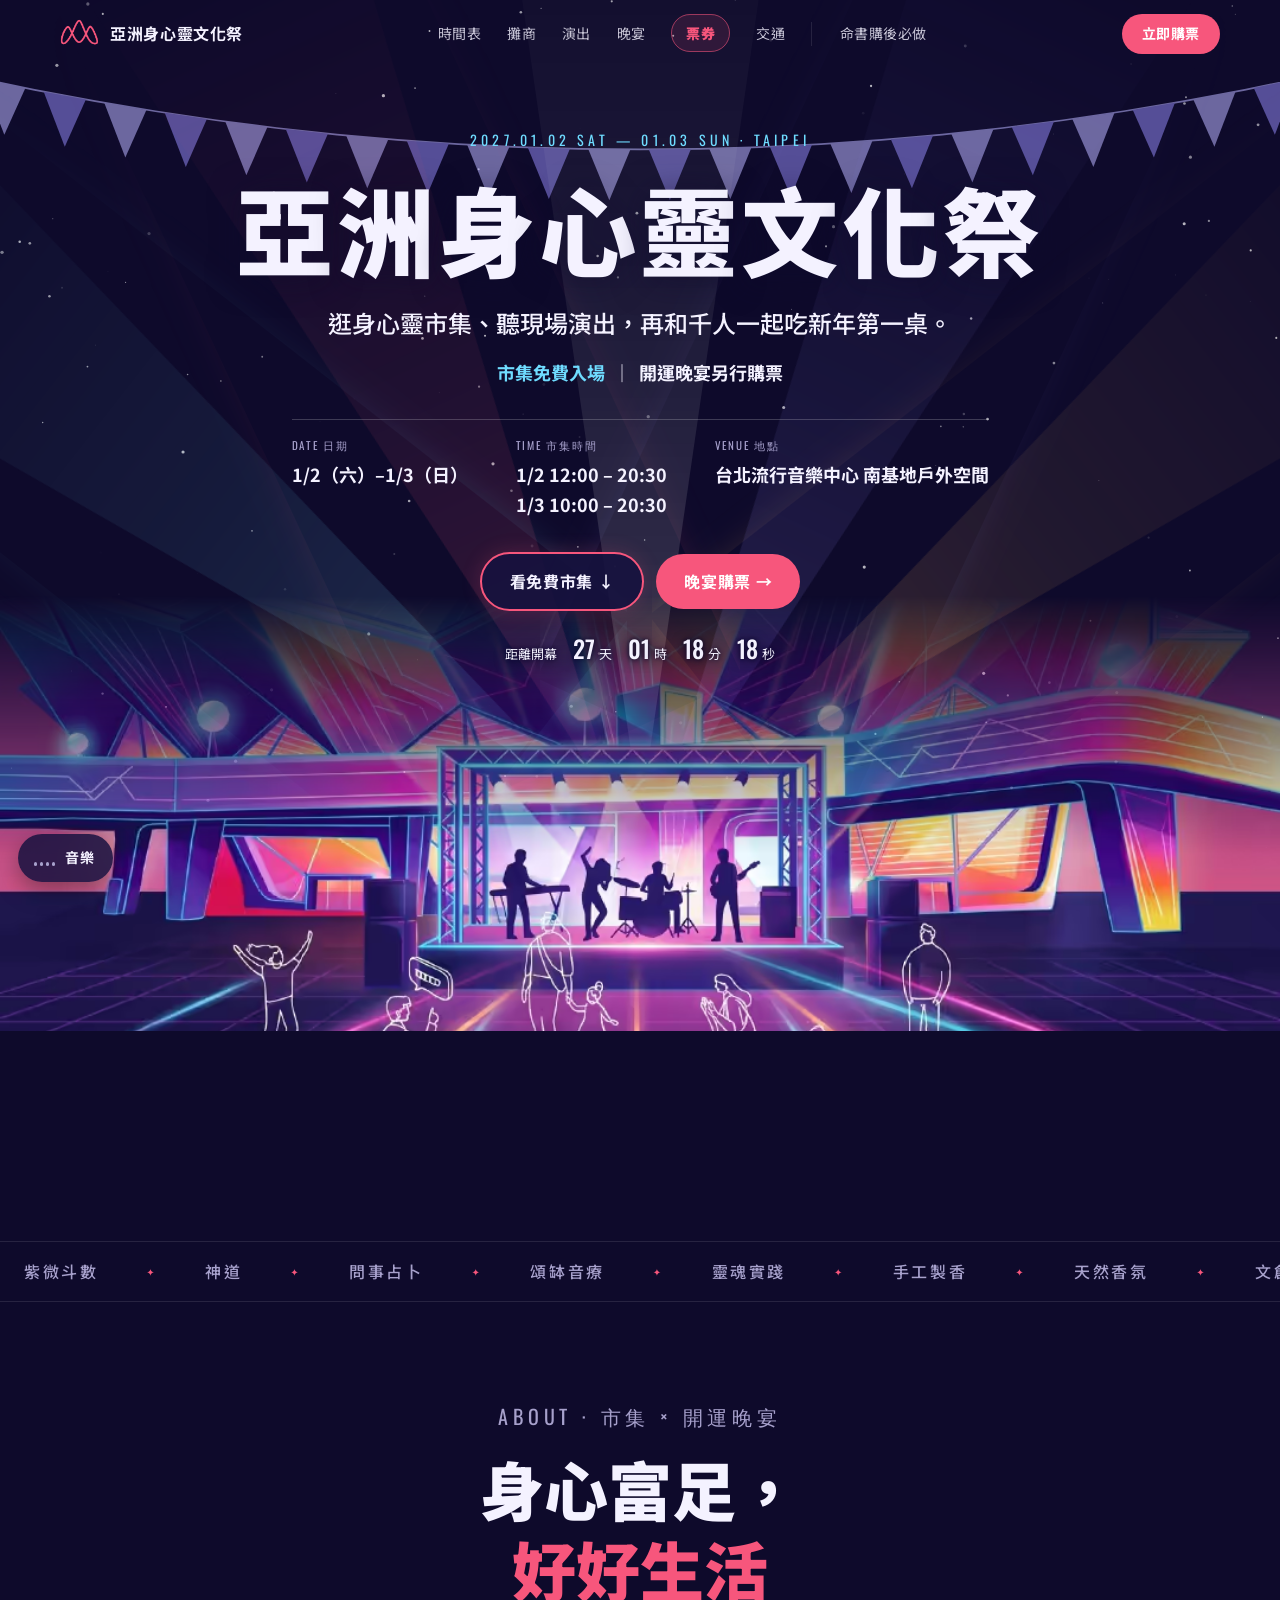
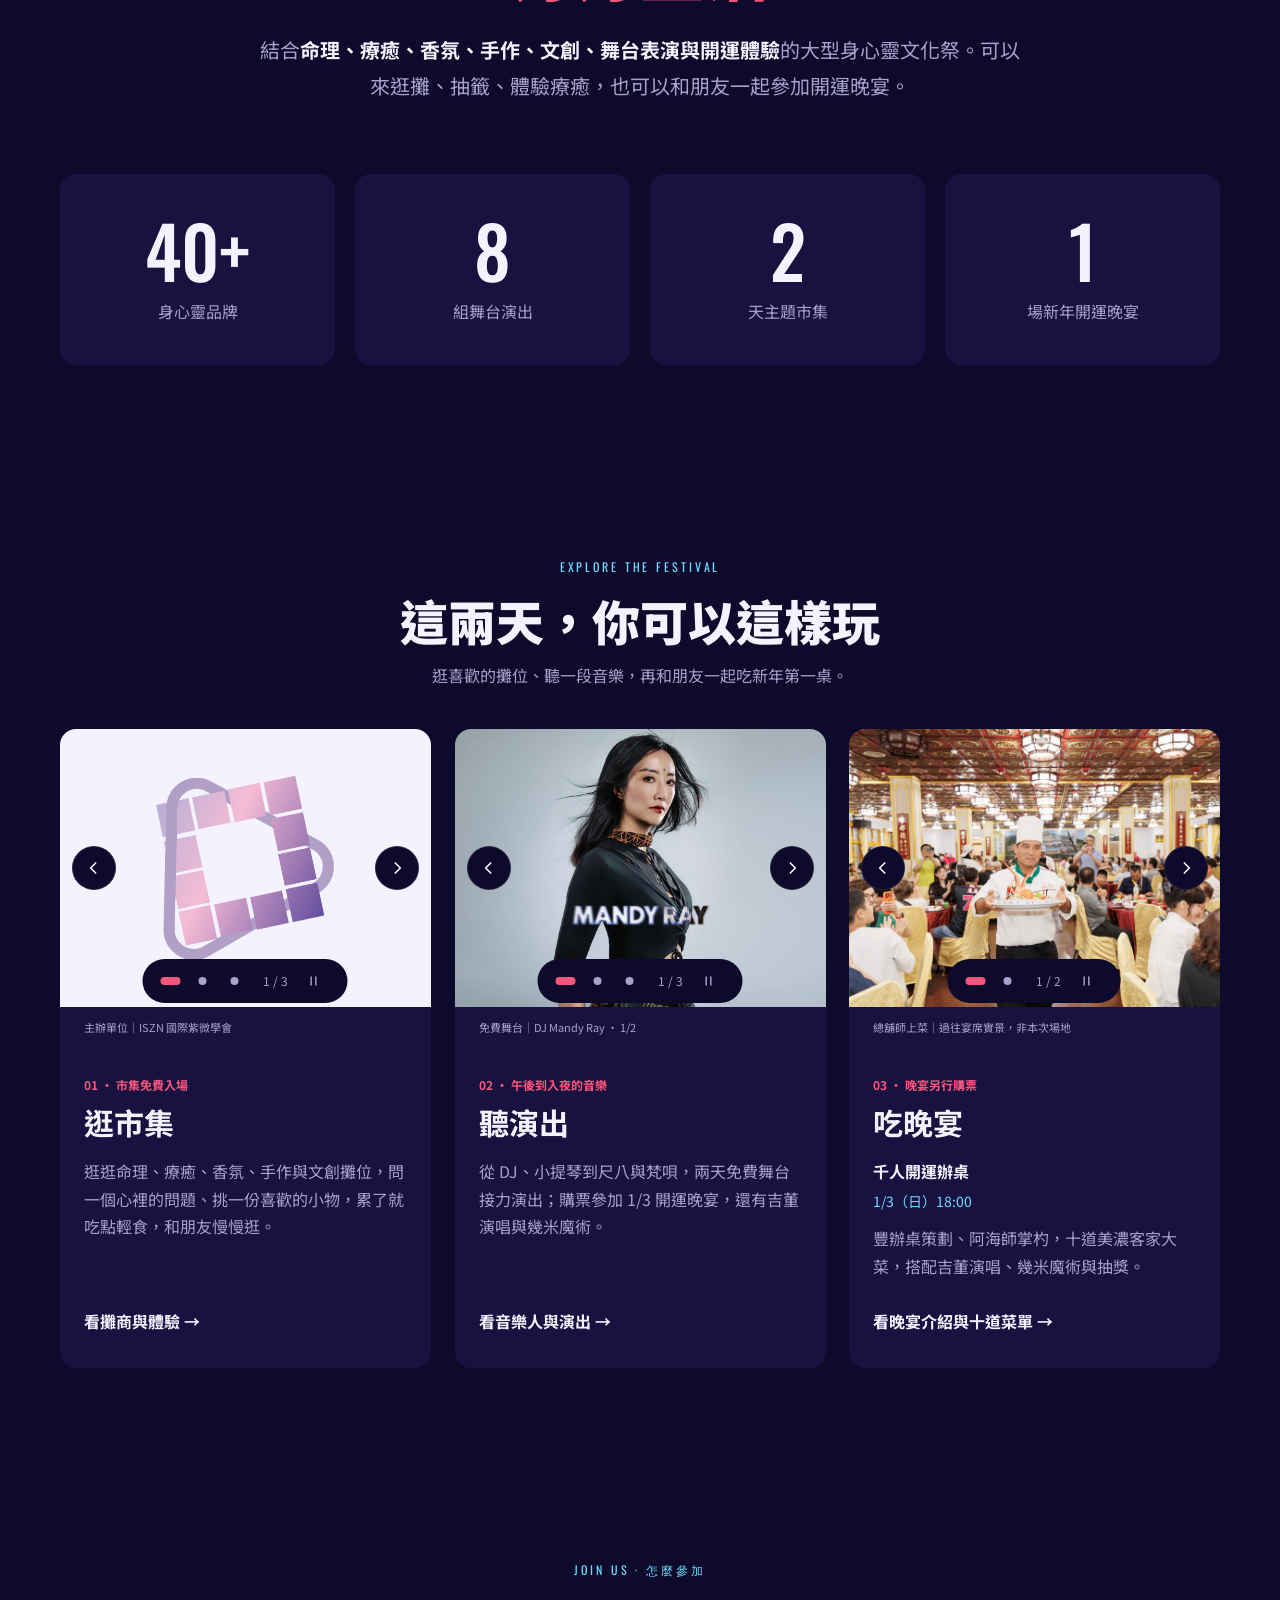
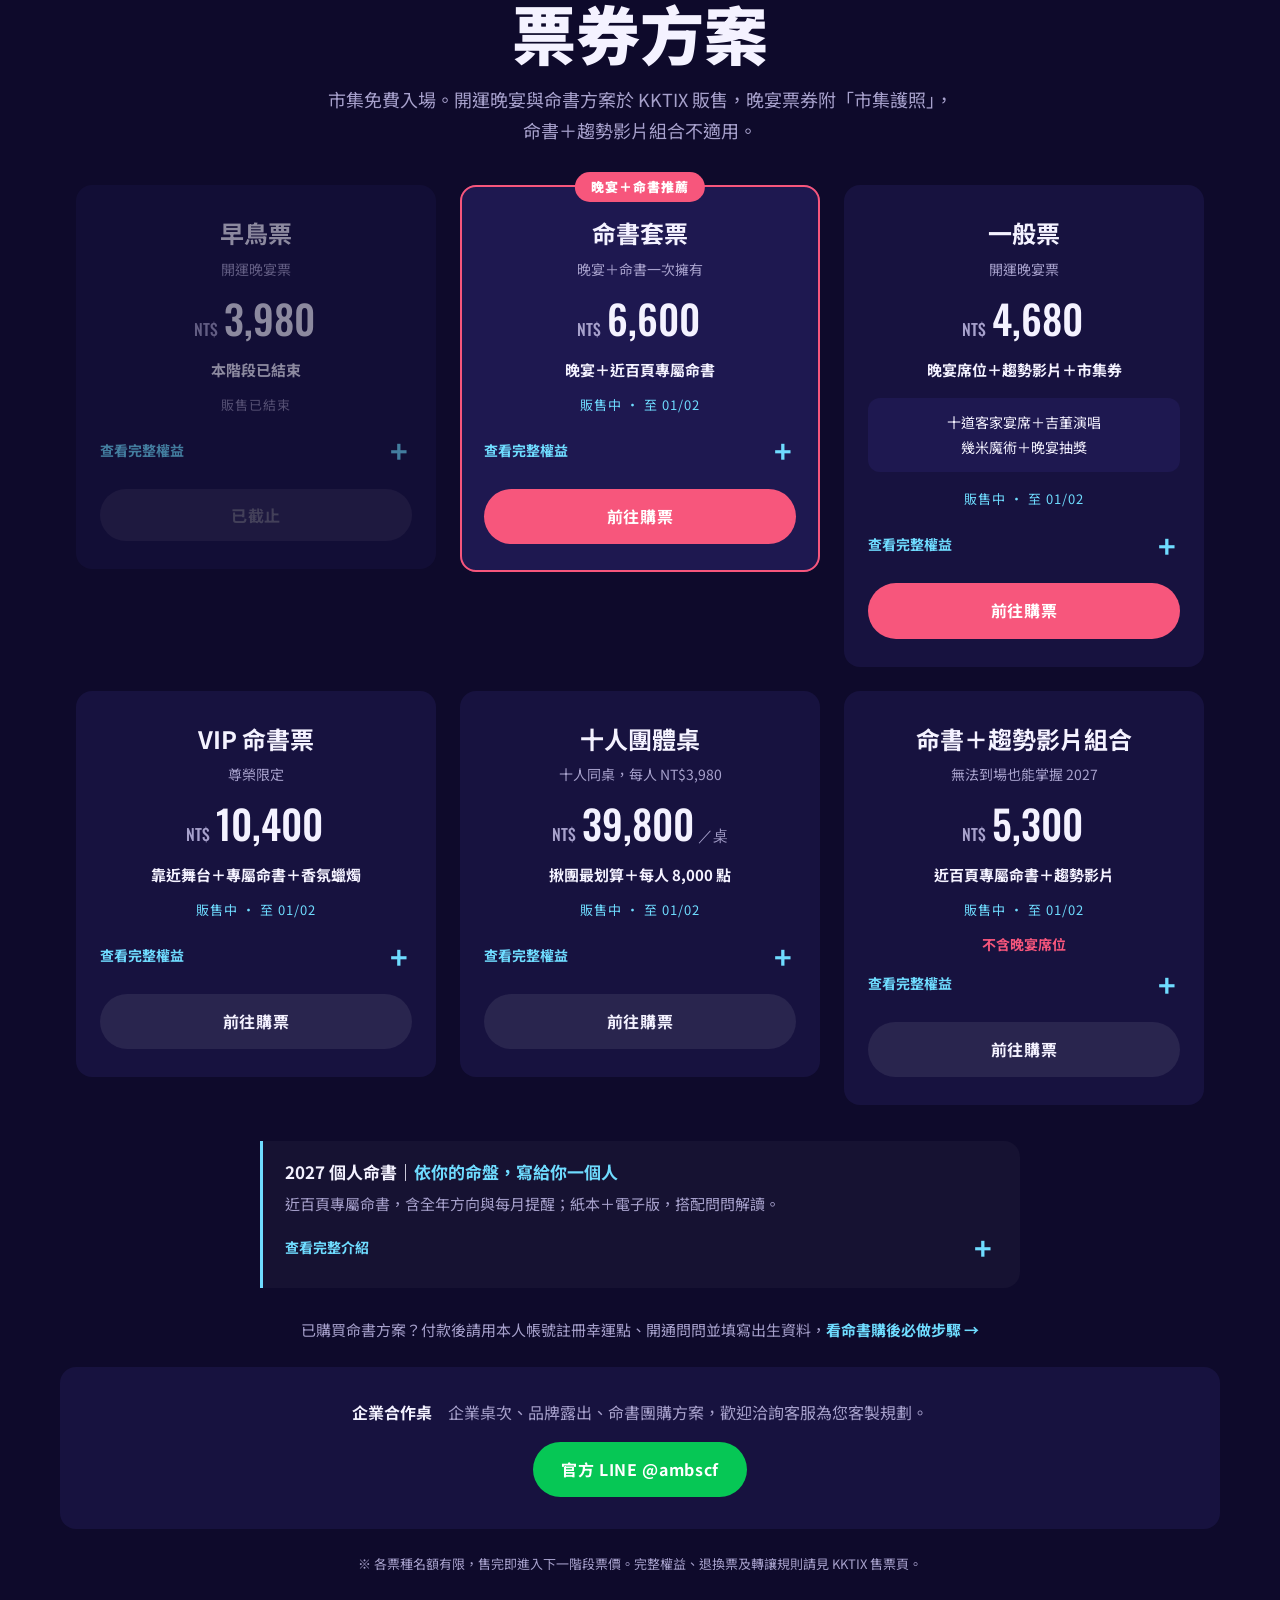
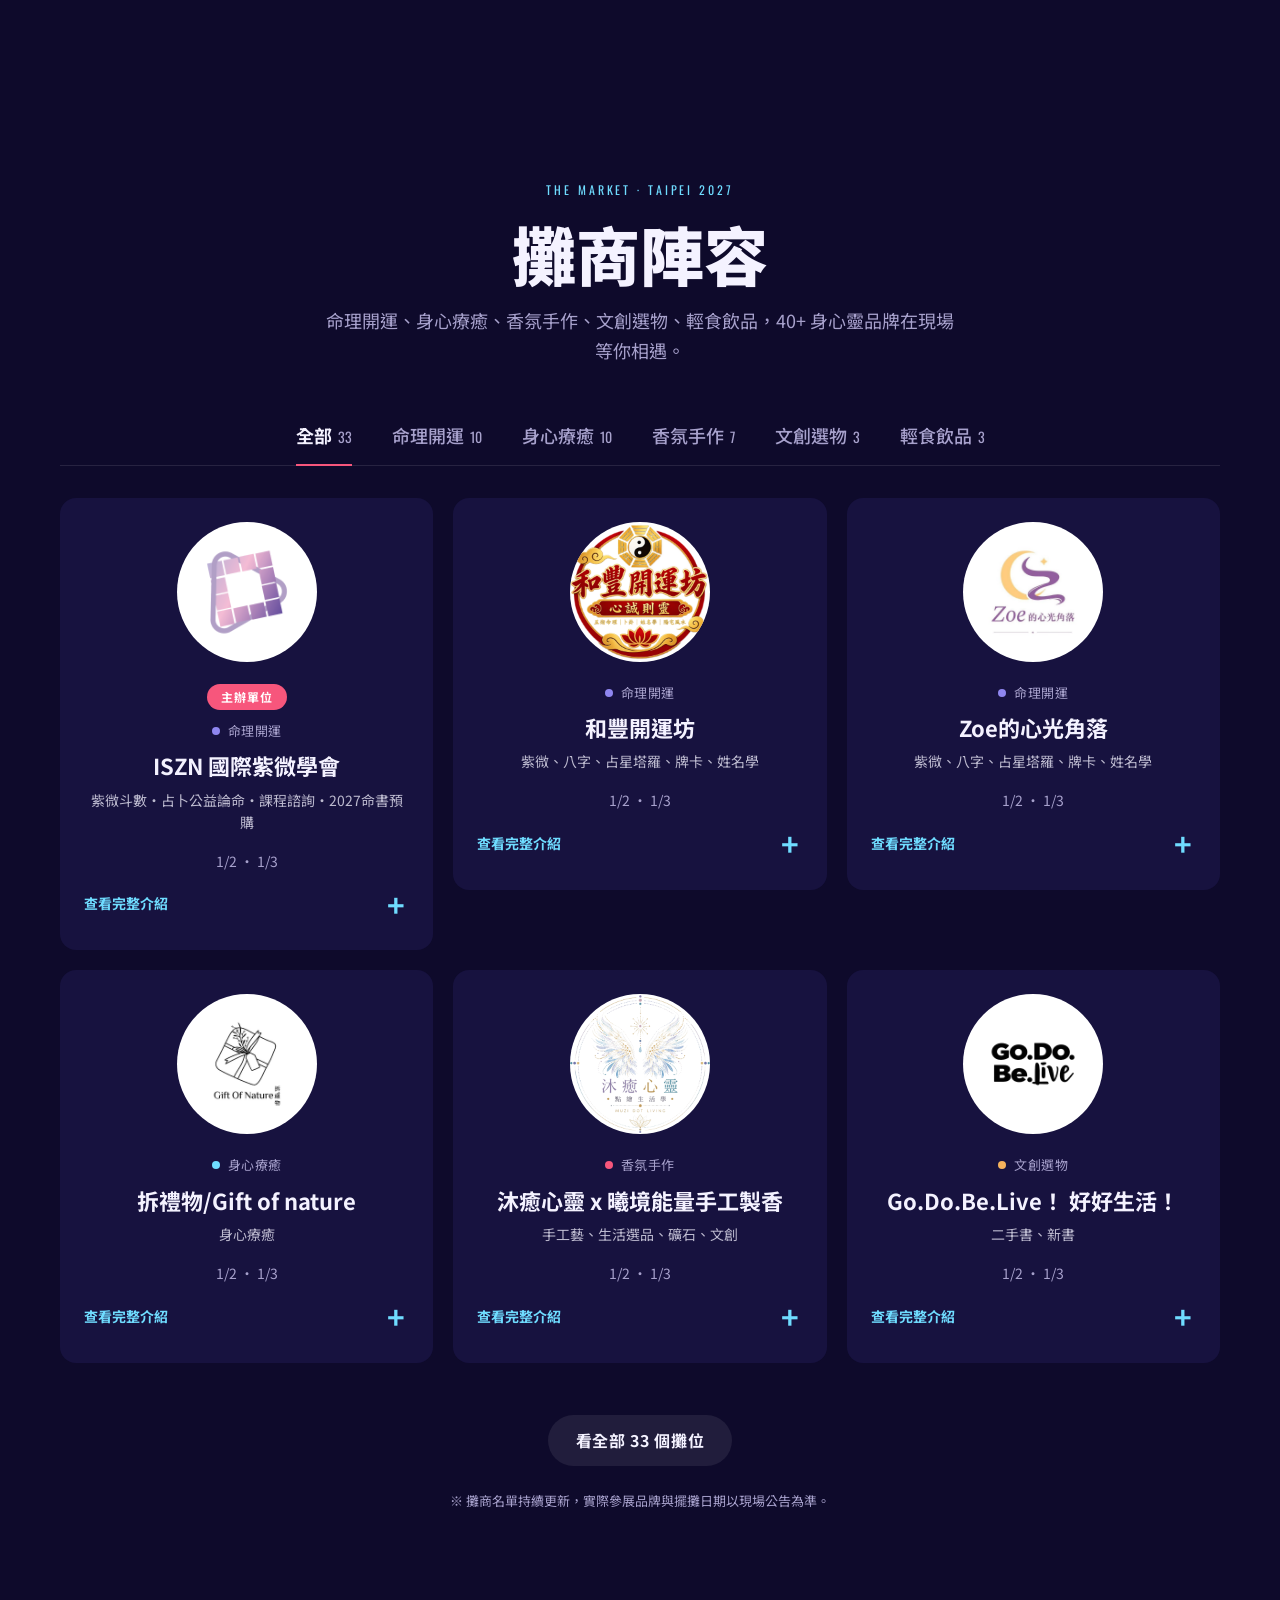
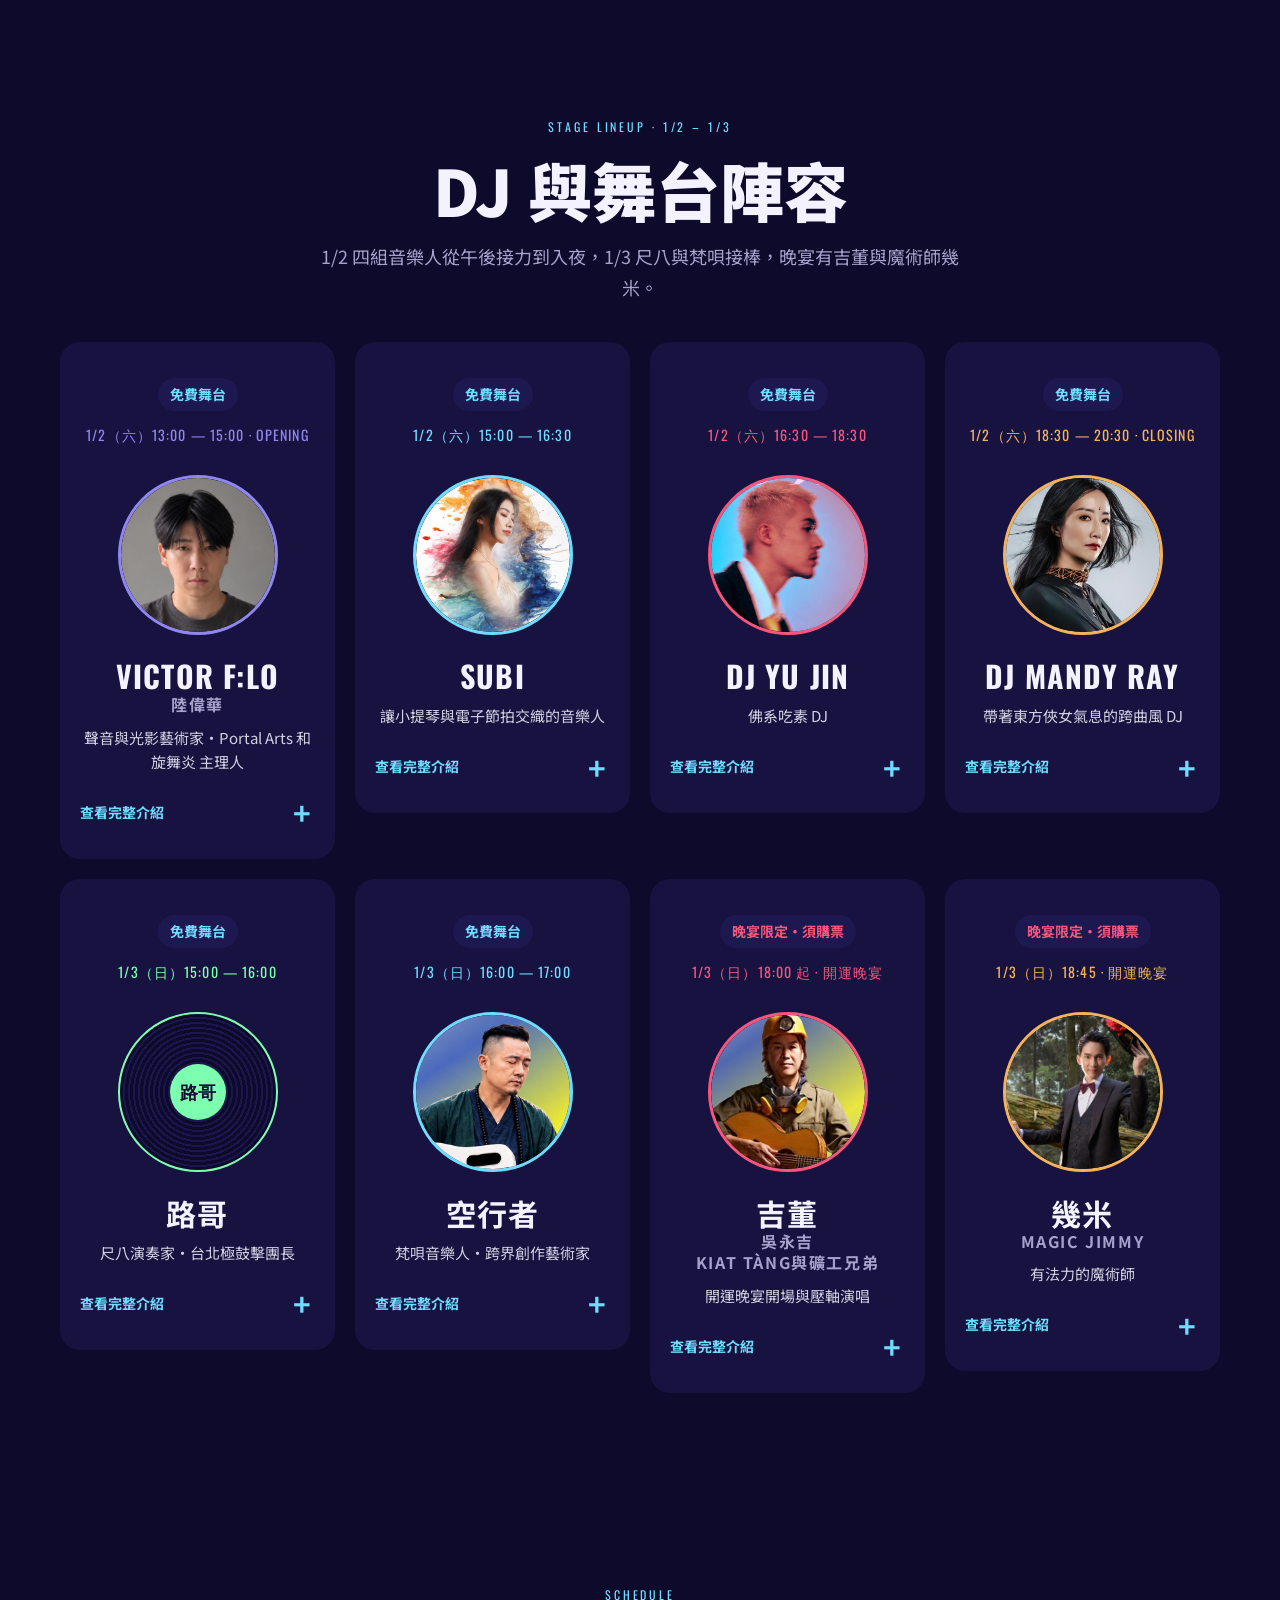
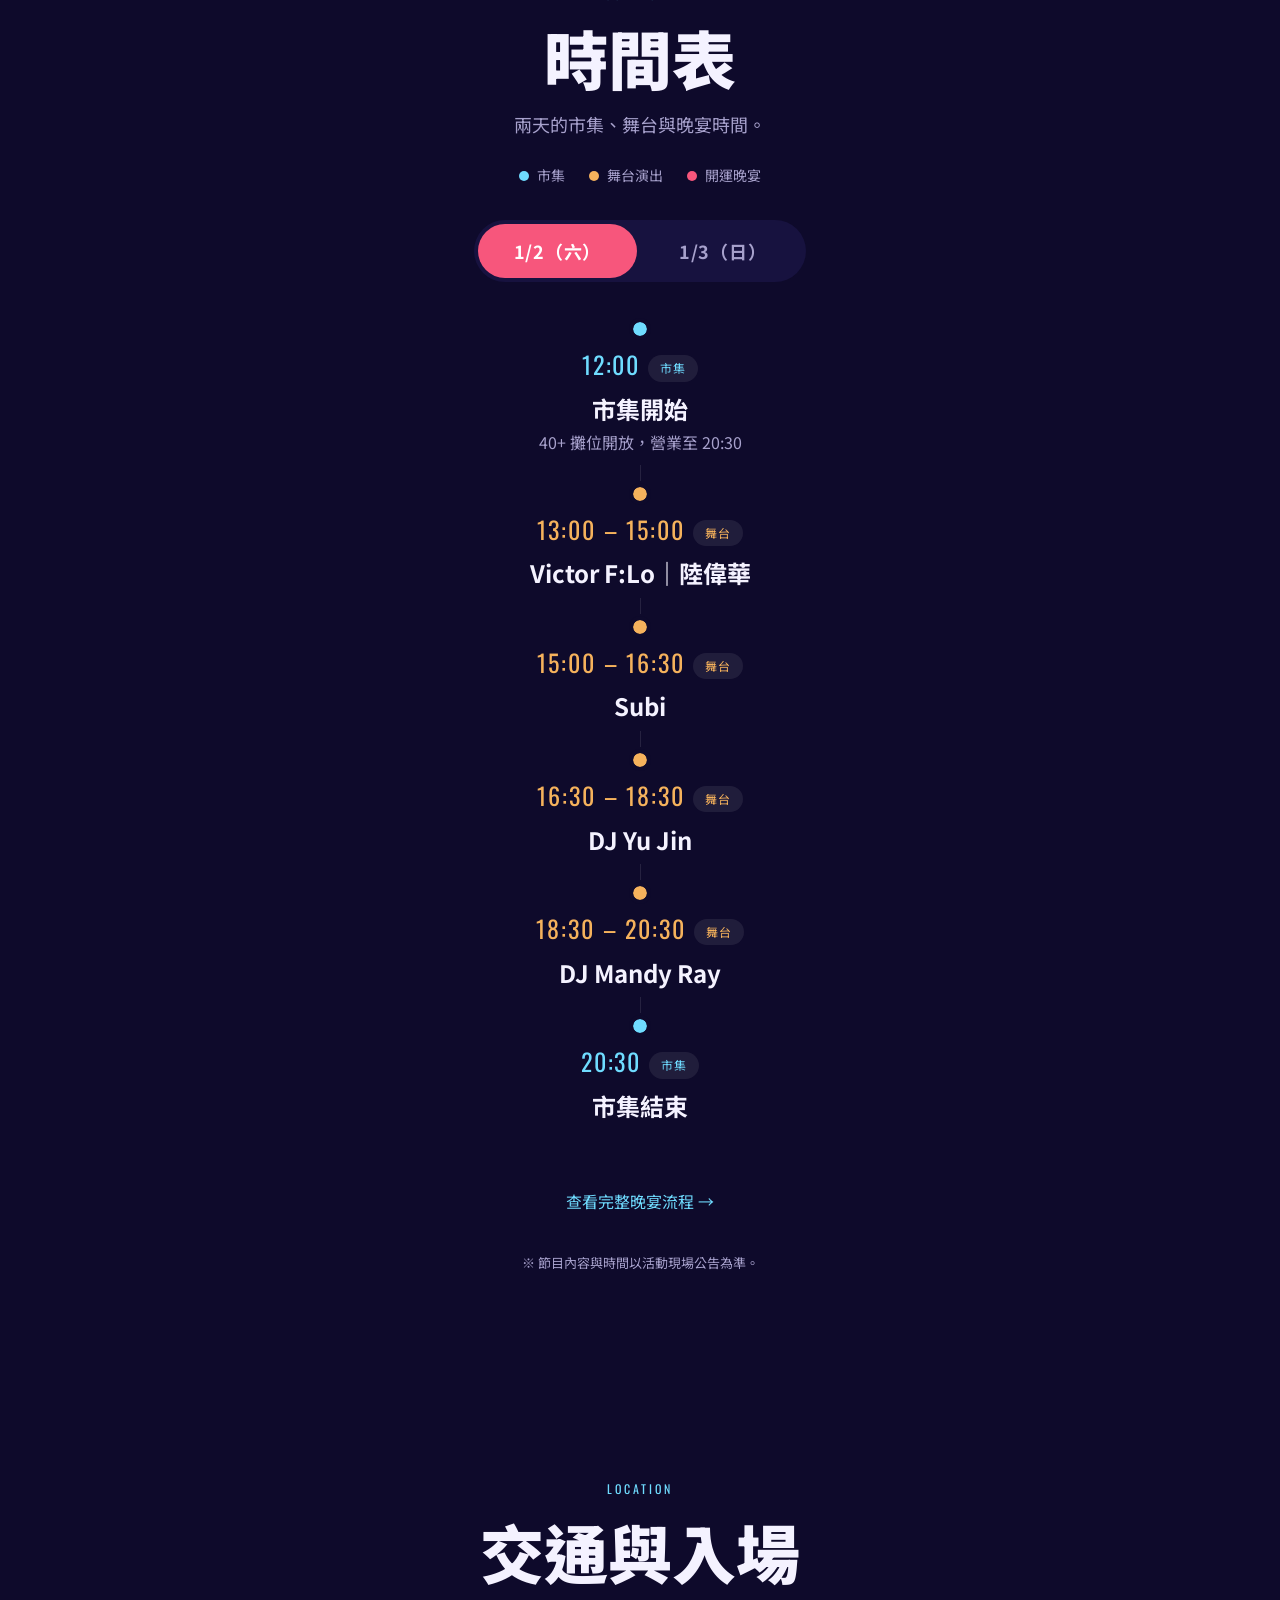
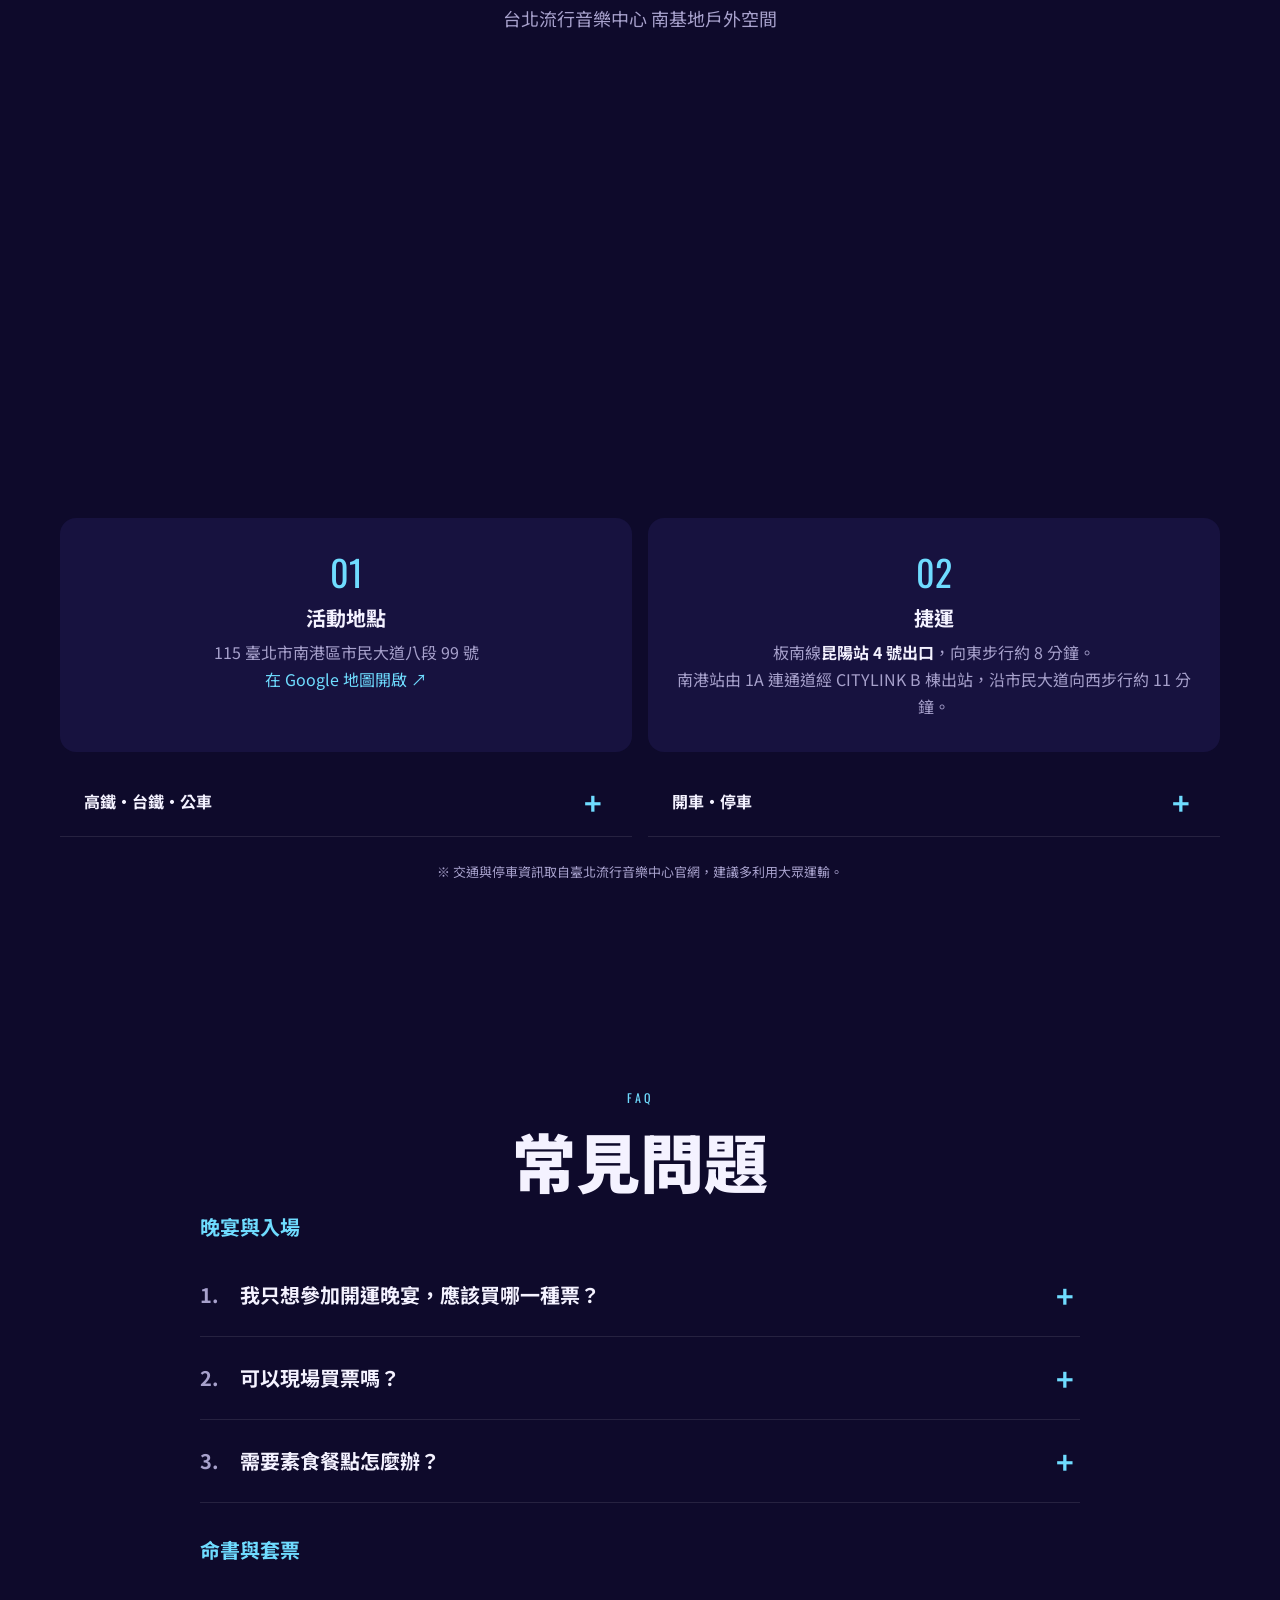
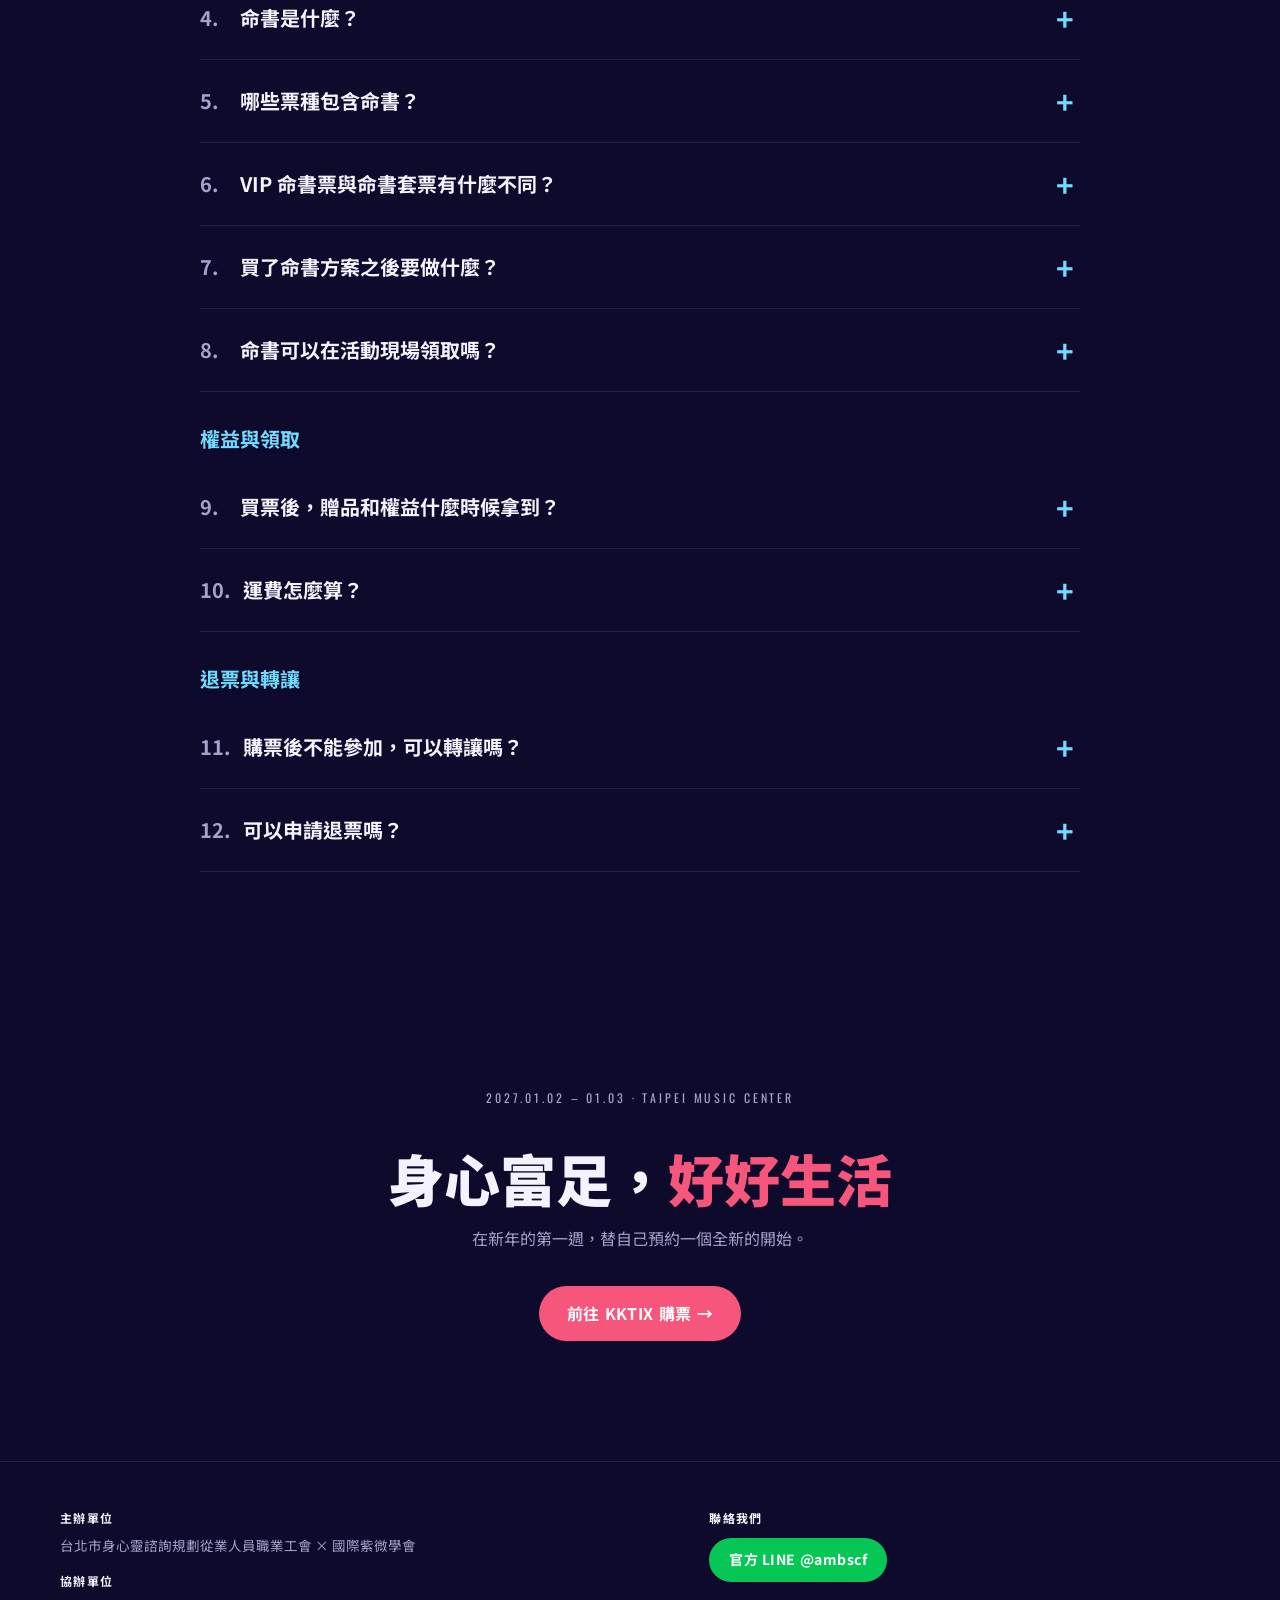
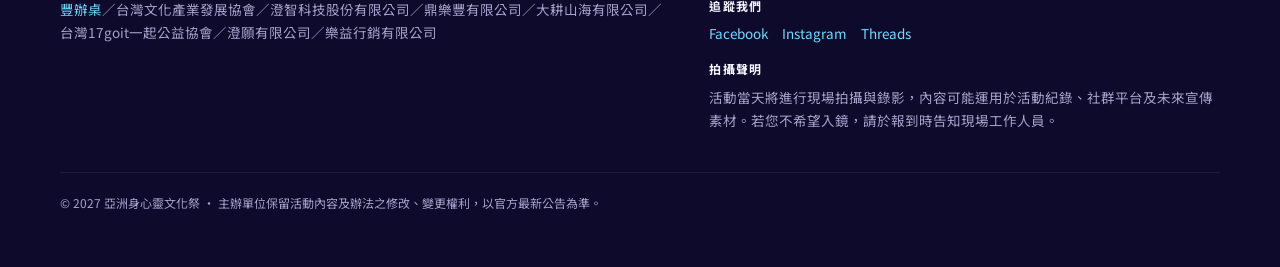
==== index.html @ 826710d5 "吉董卡片加上「kiat Tàng與礦工兄弟」 Co-Authored-By: Claude Opus 5.5 <noreply@anthropic.com>" ====
<!doctype html>
<html lang="zh-Hant">
<head>
<meta name="robots" content="index,follow">
<meta charset="utf-8">
<meta name="viewport" content="width=device-width, initial-scale=1">
<title>2027 亞洲身心靈文化祭｜市集 × 千人開運辦桌</title>
<meta name="description" content="2027 亞洲身心靈文化祭｜1/2–1/3 北流南基地，探索命理、療癒、香氛手作與舞台演出。">
<link rel="icon" href="assets/logo-mark.png">
<link rel="preconnect" href="https://fonts.googleapis.com">
<link rel="preconnect" href="https://fonts.gstatic.com" crossorigin>
<link rel="preload" as="image" href="assets/poster-dark.avif" type="image/avif" fetchpriority="high">
<link rel="stylesheet" href="https://fonts.googleapis.com/css2?family=Noto+Sans+TC:wght@400;700&family=Playfair+Display:ital,wght@1,500&family=Oswald:wght@500;700&display=swap" media="print" onload="this.media='all'">
<noscript><link rel="stylesheet" href="https://fonts.googleapis.com/css2?family=Noto+Sans+TC:wght@400;700&family=Playfair+Display:ital,wght@1,500&family=Oswald:wght@500;700&display=swap"></noscript>
<style>
:root{
  --bg:#0d0a2a; --bg2:#151040; --panel:rgba(255,255,255,.055); --line:rgba(255,255,255,.14);
  --ink:#f5f3ff; --mute:#b9b3dd; --pink:#ff4f8b; --cyan:#35e0ff; --violet:#8b5cff; --amber:#ffb347;
  --grad:linear-gradient(100deg,var(--cyan),var(--violet) 45%,var(--pink) 75%,var(--amber));
  --r:20px; --w:1160px;
}
*{box-sizing:border-box}
html{scroll-behavior:smooth;scroll-padding-top:76px}
body{margin:0;background:var(--bg);color:var(--ink);font-family:"Noto Sans TC",system-ui,sans-serif;line-height:1.75;-webkit-font-smoothing:antialiased;overflow-x:hidden}
img{max-width:100%;height:auto;display:block}
a{color:inherit;text-decoration:none}
.wrap{width:min(var(--w),100% - 40px);margin-inline:auto}
section{padding:96px 0;position:relative}
.eyebrow{font-family:Oswald,sans-serif;letter-spacing:.28em;font-size:13px;color:var(--cyan);text-transform:uppercase;margin:0 0 10px}
h2{font-size:clamp(28px,4.4vw,46px);font-weight:900;line-height:1.25;margin:0 0 16px;letter-spacing:.04em}
.lead{color:var(--mute);max-width:640px;margin:0 0 44px}
.grad-text{background:var(--grad);-webkit-background-clip:text;background-clip:text;color:transparent}

/* 按鈕 */
.btn{display:inline-flex;align-items:center;gap:10px;padding:14px 30px;border-radius:999px;font-weight:700;letter-spacing:.08em;position:relative;transition:transform .25s,box-shadow .25s;cursor:pointer;border:0;font-family:inherit;font-size:16px}
.btn-main{background:var(--grad);background-size:200% 100%;color:#120a33;box-shadow:0 8px 34px rgba(255,79,139,.4);animation:sheen 5s linear infinite}
.btn-main:hover{transform:translateY(-3px) scale(1.03);box-shadow:0 14px 44px rgba(53,224,255,.5)}
.btn-ghost{border:1px solid var(--line);color:var(--ink);background:rgba(255,255,255,.04)}
.btn-ghost:hover{border-color:var(--cyan);transform:translateY(-3px)}
@keyframes sheen{to{background-position:200% 0}}

/* 導覽列 */
.nav{position:fixed;inset:0 0 auto 0;z-index:50;transition:background .3s,backdrop-filter .3s,border-color .3s;border-bottom:1px solid transparent}
.nav.on{background:rgba(13,10,42,.78);backdrop-filter:blur(14px);border-color:var(--line)}
.nav .wrap{display:flex;align-items:center;justify-content:space-between;height:68px}
.brand{display:flex;align-items:center;gap:10px;font-weight:900;letter-spacing:.1em;font-size:15px}
.brand img{width:40px;height:40px;object-fit:contain;transform:scale(1.9)}
.nav ul{display:flex;gap:30px;list-style:none;margin:0;padding:0;font-size:14px;letter-spacing:.12em}
.nav ul a{opacity:.8;position:relative;padding:6px 0}
.nav ul a::after{content:"";position:absolute;left:0;bottom:0;height:2px;width:0;background:var(--grad);transition:width .3s}
.nav ul a:hover{opacity:1}.nav ul a:hover::after{width:100%}
.nav .btn{padding:9px 20px;font-size:14px}
@media(max-width:860px){.nav ul{display:none}}

/* 主視覺 */
.hero{min-height:100svh;padding:92px 0 60px;display:flex;align-items:center;overflow:hidden;background:radial-gradient(120% 80% at 50% 0%,#2a1670 0%,var(--bg) 62%)}
#stars{position:absolute;inset:0;width:100%;height:100%;pointer-events:none}
.orb{position:absolute;border-radius:50%;filter:blur(70px);opacity:.55;animation:drift 16s ease-in-out infinite alternate;pointer-events:none}
.orb.a{width:420px;height:420px;background:var(--pink);top:-90px;left:-110px}
.orb.b{width:480px;height:480px;background:var(--cyan);top:22%;right:-170px;animation-duration:20s;animation-delay:-6s;opacity:.38}
.orb.c{width:340px;height:340px;background:var(--violet);bottom:6%;left:32%;animation-duration:24s;animation-delay:-11s}
@keyframes drift{to{transform:translate(70px,50px) scale(1.2)}}
.grid-floor{position:absolute;left:-50%;right:-50%;bottom:0;height:46%;perspective:420px;pointer-events:none;-webkit-mask-image:linear-gradient(transparent,#000 55%);mask-image:linear-gradient(transparent,#000 55%)}
.grid-floor i{position:absolute;inset:0;transform:rotateX(64deg);transform-origin:50% 0;background-image:linear-gradient(rgba(53,224,255,.5) 1px,transparent 1px),linear-gradient(90deg,rgba(255,79,139,.5) 1px,transparent 1px);background-size:64px 64px;animation:floor 2.6s linear infinite;height:220%}
@keyframes floor{to{background-position:0 64px,0 0}}
.hero .wrap{position:relative;display:grid;grid-template-columns:1.15fr .85fr;gap:56px;align-items:center}
.hero h1{margin:0;font-weight:900;font-size:clamp(38px,5.6vw,72px);line-height:1.1;letter-spacing:.03em}
.hero h1 span{display:inline-block;opacity:0;transform:translateY(60px) rotate(6deg);animation:pop .8s cubic-bezier(.2,.9,.25,1.2) forwards}
@keyframes pop{to{opacity:1;transform:none}}
.hero .year{font-family:Oswald,sans-serif;font-size:clamp(18px,2.4vw,26px);letter-spacing:.4em;color:var(--cyan);margin:0 0 8px}
.hero .slogan{font-size:clamp(18px,2.4vw,26px);letter-spacing:.42em;margin:12px 0 2px;font-weight:500}
.hero .en{font-family:"Playfair Display",serif;font-style:italic;font-size:clamp(17px,2.2vw,26px);color:var(--mute);margin:0 0 20px}
.hero .tagline{margin:-8px 0 20px;color:var(--ink);opacity:.9;font-size:15.5px;letter-spacing:.12em}
.fade-up{opacity:0;transform:translateY(24px);animation:pop .9s ease forwards}
.facts{display:flex;flex-wrap:wrap;gap:10px;margin:0 0 18px}
.fact{border:1px solid var(--line);background:var(--panel);backdrop-filter:blur(8px);border-radius:14px;padding:12px 18px;min-width:128px}
.fact small{display:block;font-family:Oswald,sans-serif;letter-spacing:.2em;font-size:11px;color:var(--cyan)}
.fact b{font-size:17px;letter-spacing:.04em}
.cta-row{display:flex;flex-wrap:wrap;gap:14px;align-items:center}
.poster{position:relative;justify-self:center;width:min(380px,100%,52svh);perspective:1000px}
.poster-in{border-radius:22px;overflow:hidden;box-shadow:0 30px 90px rgba(0,0,0,.6),0 0 0 1px rgba(255,255,255,.16);transition:transform .2s ease-out;animation:float 6s ease-in-out infinite;will-change:transform}
.poster::before{content:"";position:absolute;inset:-14px;border-radius:32px;background:var(--grad);filter:blur(34px);opacity:.55;animation:pulse 4s ease-in-out infinite alternate;z-index:-1}
@keyframes float{50%{translate:0 -14px}}
@keyframes pulse{to{opacity:.9;transform:scale(1.04)}}
.scroll-hint{position:absolute;left:50%;bottom:22px;translate:-50% 0;font-family:Oswald,sans-serif;font-size:11px;letter-spacing:.3em;color:var(--mute);display:flex;flex-direction:column;align-items:center;gap:8px}
.scroll-hint::after{content:"";width:1px;height:34px;background:linear-gradient(var(--cyan),transparent);animation:drop 1.8s ease-in-out infinite}
@keyframes drop{0%{transform:scaleY(0);transform-origin:top}50%{transform:scaleY(1);transform-origin:top}51%{transform-origin:bottom}100%{transform:scaleY(0);transform-origin:bottom}}
@media(max-width:900px){.hero .wrap{grid-template-columns:1fr;gap:44px}.poster{width:min(330px,82%)}.scroll-hint{display:none}}

/* 倒數 */
.count{display:flex;gap:10px;margin:0 0 22px}
.count div{width:74px;padding:10px 0;text-align:center;border-radius:14px;background:rgba(0,0,0,.34);border:1px solid var(--line)}
.count b{display:block;font-family:Oswald,sans-serif;font-size:30px;line-height:1.1;font-variant-numeric:tabular-nums}
.count small{font-size:11px;color:var(--mute);letter-spacing:.2em}
.count b.tick{animation:tick .45s ease}
@keyframes tick{0%{transform:translateY(-8px);opacity:.3}100%{transform:none;opacity:1}}

/* 跑馬燈 */
.marquee{overflow:hidden;border-block:1px solid var(--line);background:rgba(255,255,255,.03);padding:18px 0}
.marquee-track{display:flex;width:max-content;animation:slide 32s linear infinite}
.marquee:hover .marquee-track{animation-play-state:paused}
.marquee span{font-size:20px;font-weight:700;letter-spacing:.3em;padding:0 26px;white-space:nowrap}
.marquee span::after{content:"✦";margin-left:52px;color:var(--pink)}
@keyframes slide{to{transform:translateX(-50%)}}

/* 捲動說故事場景 */
.story{height:340vh;padding:0;position:relative}
.story-pin{position:sticky;top:0;height:100vh;height:100svh;overflow:hidden;background:#0d0a2a}
.story-img{position:absolute;left:0;top:0;max-width:none;transform-origin:0 0;will-change:transform}
.story-shade{position:absolute;inset:0;background:linear-gradient(180deg,var(--bg) 0%,rgba(13,10,42,.55) 22%,transparent 45%,transparent 60%,rgba(13,10,42,.75) 86%,var(--bg) 100%),radial-gradient(120% 90% at 50% 50%,transparent 45%,rgba(13,10,42,.75))}
.beam{position:absolute;top:-10%;left:50%;width:140vmax;height:140vmax;translate:-50% 0;transform-origin:50% 0;background:conic-gradient(from 180deg at 50% 0,transparent 0 172deg,var(--bc) 180deg,transparent 188deg 360deg);mix-blend-mode:screen;opacity:var(--bo,0);filter:blur(6px);animation:sweep 5s ease-in-out infinite alternate;pointer-events:none}
.beam.b1{--bc:rgba(53,224,255,.75)}
.beam.b2{--bc:rgba(255,79,139,.7);animation-duration:6.5s;animation-delay:-2s;animation-direction:alternate-reverse}
.beam.b3{--bc:rgba(255,179,71,.6);animation-duration:8s;animation-delay:-4s}
@keyframes sweep{from{rotate:-34deg}to{rotate:34deg}}
.story-big{position:absolute;left:0;top:50%;translate:0 -50%;white-space:nowrap;font-family:Oswald,sans-serif;font-weight:700;font-size:clamp(90px,19vw,260px);line-height:1;color:transparent;-webkit-text-stroke:1.5px rgba(255,255,255,.3);will-change:transform;pointer-events:none}
.story-caps{position:absolute;inset:auto 0 12% 0;width:min(var(--w),100% - 40px);margin-inline:auto;height:230px}
.cap{position:absolute;left:0;bottom:0;max-width:560px;opacity:0;transform:translateY(40px);transition:opacity .5s,transform .6s cubic-bezier(.2,.8,.2,1)}
.cap.on{opacity:1;transform:none}
.cap span{font-family:Oswald,sans-serif;letter-spacing:.3em;font-size:13px;color:var(--cyan)}
.cap h3{font-size:clamp(30px,5vw,58px);line-height:1.2;margin:8px 0 10px;font-weight:900;letter-spacing:.04em;text-shadow:0 4px 30px rgba(0,0,0,.6)}
.cap p{margin:0;color:var(--ink);opacity:.85;text-shadow:0 2px 14px rgba(0,0,0,.7)}
.story-dots{position:absolute;right:26px;top:50%;translate:0 -50%;display:grid;gap:12px}
.story-dots i{width:8px;height:8px;border-radius:50%;background:rgba(255,255,255,.3);transition:.4s}
.story-dots i.on{background:var(--cyan);box-shadow:0 0 14px var(--cyan);scale:1.6}
@media(prefers-reduced-motion:reduce){.story{height:auto}.story-pin{position:relative}.cap{position:relative;opacity:1;transform:none;margin-bottom:24px}.story-caps{position:relative;height:auto;inset:auto;padding:60vh 0 40px}.story-big,.beam{display:none}}

/* 進場動畫 */
.rv{opacity:0;transform:translateY(46px);transition:opacity .8s ease,transform .8s cubic-bezier(.2,.8,.2,1);transition-delay:var(--d,0s)}
.rv.in{opacity:1;transform:none}

/* 關於 */
.about-grid{display:grid;grid-template-columns:1fr 1fr;gap:56px;align-items:center}
.about p{color:var(--mute);margin:0 0 14px}
.about strong{color:var(--ink)}
.stats{display:grid;grid-template-columns:1fr 1fr;gap:16px}
.stat{border:1px solid var(--line);border-radius:var(--r);padding:26px 22px;background:var(--panel);position:relative;overflow:hidden}
.stat::after{content:"";position:absolute;inset:auto -30% -70% -30%;height:100%;background:var(--grad);filter:blur(50px);opacity:.22}
.stat b{font-family:Oswald,sans-serif;font-size:clamp(40px,6vw,60px);line-height:1;display:block}
.stat span{color:var(--mute);font-size:14px;letter-spacing:.1em}
@media(max-width:860px){.about-grid{grid-template-columns:1fr;gap:36px}}

/* 亮點 */
.cards{display:grid;grid-template-columns:repeat(auto-fit,minmax(250px,1fr));gap:20px}
.card{border:1px solid var(--line);border-radius:var(--r);padding:30px 26px;background:var(--panel);position:relative;overflow:hidden;transition:transform .35s,border-color .35s}
.card::before{content:"";position:absolute;width:220px;height:220px;border-radius:50%;background:radial-gradient(var(--c,var(--cyan)),transparent 70%);opacity:0;left:var(--mx,50%);top:var(--my,50%);translate:-50% -50%;transition:opacity .35s;pointer-events:none}
.card:hover{transform:translateY(-8px);border-color:var(--c,var(--cyan))}
.card:hover::before{opacity:.28}
.card .no{font-family:Oswald,sans-serif;font-size:13px;letter-spacing:.24em;color:var(--c,var(--cyan))}
.card h3{font-size:22px;margin:8px 0 10px;letter-spacing:.06em}
.card p{margin:0;color:var(--mute);font-size:15px}
.card a.more{display:inline-block;margin-top:14px;color:var(--c);font-weight:700;font-size:14px;letter-spacing:.08em}

/* 攤商 */
.chips{display:flex;flex-wrap:wrap;gap:10px;margin-bottom:30px}
.chip{border:1px solid var(--line);background:rgba(255,255,255,.04);color:var(--mute);font:inherit;font-weight:700;font-size:14px;letter-spacing:.1em;padding:9px 20px;border-radius:999px;cursor:pointer;transition:.3s}
.chip:hover{border-color:var(--cyan);color:var(--ink)}
.chip[aria-pressed=true]{background:var(--grad);color:#120a33;border-color:transparent}
.vgrid{display:grid;grid-template-columns:repeat(auto-fill,minmax(260px,1fr));gap:18px}
.vd{border:1px solid var(--line);border-radius:var(--r);background:var(--panel);overflow:hidden;transition:transform .35s,border-color .35s,box-shadow .35s;animation:vin .5s ease both;animation-delay:calc(var(--i)*45ms)}
@keyframes vin{from{opacity:0;transform:translateY(26px) scale(.96)}}
.vd:hover{transform:translateY(-8px);border-color:var(--c);box-shadow:0 18px 50px rgba(0,0,0,.45)}
.vd{display:flex;flex-direction:column}
.vd .pic{aspect-ratio:4/3;position:relative;overflow:hidden}
.vd .pic img{position:absolute;inset:0;width:100%;height:100%;object-fit:cover;transition:transform .6s}
.vd:hover .pic img{transform:scale(1.08)}
.vd::after{content:"";position:absolute;inset:0;background:linear-gradient(115deg,transparent 40%,rgba(255,255,255,.12) 50%,transparent 60%);translate:-100% 0;transition:translate .8s;pointer-events:none}
.vd{position:relative}.vd:hover::after{translate:100% 0}
.vd .body{padding:20px 20px 16px;display:flex;flex-direction:column;flex:1}
.vd .top{display:flex;gap:12px;align-items:center;margin-bottom:10px}
.vd .top i{flex:none;width:46px;height:46px;border-radius:14px;display:grid;place-items:center;font-style:normal;font-weight:900;font-size:20px;color:#120a33;background:var(--c);box-shadow:0 0 22px color-mix(in srgb,var(--c) 55%,transparent);transition:rotate .4s,scale .4s}
.vd:hover .top i{rotate:-8deg;scale:1.1}
.vd .cat{font-size:11px;letter-spacing:.2em;color:var(--c);font-weight:700}
.vd h3{margin:0;font-size:16.5px;letter-spacing:.03em;line-height:1.35}
.vd .tg{margin:0 0 8px;font-size:12.5px;color:var(--ink);opacity:.8;line-height:1.5}
.vd .ds{margin:0 0 14px;font-size:13.5px;color:var(--mute);line-height:1.65;display:-webkit-box;-webkit-line-clamp:4;-webkit-box-orient:vertical;overflow:hidden;flex:1}
.vd .ft{display:flex;justify-content:space-between;align-items:center;font-size:12.5px;border-top:1px dashed rgba(255,255,255,.1);padding-top:10px}
.vd .ft span{font-family:Oswald,sans-serif;letter-spacing:.12em;color:var(--mute)}
.vd .ft a{color:var(--c);font-weight:700}
.chip small{margin-left:8px;font-family:Oswald,sans-serif;opacity:.7}
.vmore{grid-column:1/-1;justify-self:center;margin-top:10px;border:1px solid var(--line);background:rgba(255,255,255,.04);color:var(--ink);font:inherit;font-weight:700;letter-spacing:.1em;padding:13px 30px;border-radius:999px;cursor:pointer;transition:.3s}
.vmore:hover{border-color:var(--cyan);transform:translateY(-3px)}
.vd.tbd{border-style:dashed}.vd.tbd .pic{font-size:15px;letter-spacing:.2em;color:var(--mute);aspect-ratio:16/10}

/* DJ */
.djsec{background:linear-gradient(180deg,transparent,rgba(255,79,139,.09) 40%,transparent);overflow:hidden}
.swipe{text-align:center;font-family:Oswald,sans-serif;letter-spacing:.4em;font-size:12px;color:var(--mute);margin:0 0 16px}
.djrow{display:flex;gap:22px;overflow-x:auto;scroll-snap-type:x mandatory;padding:10px max(20px,calc((100vw - var(--w))/2)) 30px;scrollbar-width:none;cursor:grab}
.djrow::-webkit-scrollbar{display:none}
.djrow.drag{cursor:grabbing;scroll-snap-type:none}
.dj{flex:0 0 min(340px,82vw);scroll-snap-align:center;border-radius:26px;border:1px solid var(--line);background:linear-gradient(160deg,rgba(255,255,255,.09),rgba(255,255,255,.02));padding:26px;position:relative;overflow:hidden;transition:transform .4s,border-color .4s;user-select:none}
.dj:hover{transform:translateY(-10px) rotate(-1deg);border-color:var(--c)}
.dj::before{content:"";position:absolute;width:280px;height:280px;border-radius:50%;background:var(--c);filter:blur(80px);opacity:.3;right:-110px;top:-110px;transition:opacity .4s}
.dj:hover::before{opacity:.55}
.dj .slot{font-family:Oswald,sans-serif;letter-spacing:.14em;font-size:14px;color:var(--c);position:relative}
.dj .disc{width:132px;height:132px;border-radius:50%;margin:20px 0 18px;position:relative;background:repeating-radial-gradient(circle,#0d0a2a 0 3px,#1b1550 3px 5px);border:2px solid var(--c);display:grid;place-items:center;animation:spin 9s linear infinite;box-shadow:0 0 34px color-mix(in srgb,var(--c) 55%,transparent);overflow:hidden}
.dj .disc img{position:absolute;inset:0;width:100%;height:100%;object-fit:cover;border-radius:50%}
.dj .disc.photo{animation:none}
.dj .disc span{width:44px;height:44px;border-radius:50%;background:var(--c);display:grid;place-items:center;font-family:Oswald,sans-serif;font-weight:700;color:#120a33;font-size:15px}
@keyframes spin{to{rotate:360deg}}
.dj h3{font-family:Oswald,"Noto Sans TC",sans-serif;font-size:34px;line-height:1.1;margin:0 0 4px;letter-spacing:.04em;text-transform:uppercase;position:relative}
.dj h3 small{font-family:"Noto Sans TC",sans-serif;font-size:15px;margin-left:10px;color:var(--mute);letter-spacing:.1em}
.dj .role{color:var(--mute);font-size:13.5px;margin:0 0 12px}
.dj .bio{font-size:14.5px;color:var(--mute);margin:0 0 16px;min-height:52px;padding-right:44px}
.dj .tags{display:flex;flex-wrap:wrap;gap:8px}
.dj .tags span{font-size:12px;letter-spacing:.1em;border:1px solid var(--line);border-radius:999px;padding:3px 12px}
.eq{position:absolute;right:26px;bottom:26px;display:flex;gap:4px;align-items:flex-end;height:30px}
.eq i{width:4px;background:var(--c);border-radius:2px;animation:eq 1s ease-in-out infinite alternate}
.eq i:nth-child(2){animation-delay:-.3s}.eq i:nth-child(3){animation-delay:-.6s}.eq i:nth-child(4){animation-delay:-.15s}
@keyframes eq{from{height:6px}to{height:30px}}
.legend{display:flex;flex-wrap:wrap;gap:18px;margin:-22px 0 30px;font-size:13px;color:var(--mute)}
.legend span::before{content:"";display:inline-block;width:10px;height:10px;border-radius:50%;background:var(--k);box-shadow:0 0 10px var(--k);margin-right:8px}

/* 節目表 */
.sched{background:linear-gradient(180deg,transparent,rgba(139,92,255,.1) 30%,transparent)}
.tabs{display:inline-flex;gap:6px;padding:6px;border:1px solid var(--line);border-radius:999px;margin-bottom:38px;background:rgba(0,0,0,.25)}
.tab{border:0;background:none;color:var(--mute);font:inherit;font-weight:700;padding:11px 26px;border-radius:999px;cursor:pointer;letter-spacing:.08em;transition:color .3s,background .3s}
.tab[aria-selected=true]{background:var(--grad);color:#120a33}
.day{display:none}.day.on{display:block}
.tl{position:relative;padding-left:30px;max-width:780px}
.tl::before{content:"";position:absolute;left:6px;top:8px;bottom:8px;width:2px;background:linear-gradient(var(--cyan),var(--violet),var(--pink))}
.ev{position:relative;padding:0 0 24px;opacity:0;transform:translateX(-22px)}
.day.on .ev{animation:evin .55s ease forwards;animation-delay:calc(var(--i)*70ms)}
@keyframes evin{to{opacity:1;transform:none}}
.ev::before{content:"";position:absolute;left:-30px;top:9px;width:14px;height:14px;border-radius:50%;background:var(--bg);border:2px solid var(--k,var(--cyan));box-shadow:0 0 14px var(--k,var(--cyan))}
.ev time{font-family:Oswald,sans-serif;font-size:18px;letter-spacing:.08em;color:var(--k,var(--cyan))}
.ev h4{margin:2px 0 0;font-size:19px;letter-spacing:.05em}
.ev p{margin:2px 0 0;color:var(--mute);font-size:14px}
.tag{display:inline-block;font-size:11px;letter-spacing:.16em;padding:2px 10px;border-radius:999px;border:1px solid var(--k,var(--cyan));color:var(--k,var(--cyan));margin-left:10px;vertical-align:2px}
.k-market{--k:var(--cyan)}.k-stage{--k:var(--amber)}.k-gala{--k:var(--pink)}
.note{color:var(--mute);font-size:13px;margin-top:10px}

/* 票券 */
.tix{display:grid;grid-template-columns:repeat(auto-fit,minmax(270px,1fr));gap:22px}
.tk{border:1px solid var(--line);border-radius:var(--r);padding:30px 26px 26px;background:var(--panel);display:flex;flex-direction:column;position:relative;transition:transform .35s,box-shadow .35s}
.tk:hover{transform:translateY(-8px);box-shadow:0 22px 60px rgba(0,0,0,.45)}
.tk.hot{border-color:transparent;background:linear-gradient(var(--bg2),var(--bg2)) padding-box,var(--grad) border-box;border:2px solid transparent;background-size:auto,300% 100%;animation:edge 6s linear infinite}
@keyframes edge{to{background-position:0 0,300% 0}}
.tk .badge{position:absolute;top:-13px;left:24px;background:var(--grad);color:#120a33;font-size:12px;font-weight:900;letter-spacing:.14em;padding:4px 14px;border-radius:999px}
.tk h3{margin:0;font-size:21px;letter-spacing:.06em}
.tk .sub{color:var(--mute);font-size:13px;margin:2px 0 14px}
.tk .price{font-family:Oswald,sans-serif;font-size:44px;line-height:1;margin-bottom:4px}
.tk .price small{font-size:16px;color:var(--mute);margin-right:6px}
.tk .price em{font-style:normal;font-size:15px;color:var(--mute);margin-left:4px}
.tk .state{font-size:12px;letter-spacing:.14em;margin:6px 0 16px;color:var(--cyan)}
.tk .state.off{color:#8d87ad}
.tk ul{list-style:none;padding:0;margin:0 0 22px;font-size:14.5px;color:var(--mute);flex:1}
.tk li{padding:5px 0 5px 24px;position:relative;border-bottom:1px dashed rgba(255,255,255,.08)}
.tk li::before{content:"✦";position:absolute;left:0;color:var(--pink)}
.tk li.no::before{content:"✕";color:#8d87ad}
.tk .btn{justify-content:center;padding:12px 20px;font-size:15px}
.tk.ended{opacity:.55}.tk.ended .btn{pointer-events:none;background:#3a345e;color:#aaa;box-shadow:none;animation:none}
.biz{margin-top:26px;border:1px dashed var(--line);border-radius:var(--r);padding:24px 28px;display:flex;flex-wrap:wrap;gap:16px;align-items:center;justify-content:space-between}
.biz p{margin:0;color:var(--mute)}.biz b{color:var(--ink)}

/* 交通 */
.loc{display:grid;grid-template-columns:1fr 1fr;gap:36px;align-items:stretch}
.loc iframe{width:100%;height:100%;min-height:340px;border:0;border-radius:var(--r);filter:saturate(.8) contrast(1.05)}
.steps{display:grid;gap:16px;align-content:start}
.step{display:flex;gap:16px;border:1px solid var(--line);border-radius:var(--r);padding:20px 22px;background:var(--panel)}
.step i{font-style:normal;font-family:Oswald,sans-serif;font-size:26px;color:var(--cyan);line-height:1.2}
.step h4{margin:0 0 2px;font-size:17px}.step p{margin:0;color:var(--mute);font-size:14.5px}
@media(max-width:860px){.loc{grid-template-columns:1fr}}

/* FAQ */
.faq{max-width:820px}
details{border-bottom:1px solid var(--line)}
summary{list-style:none;cursor:pointer;padding:20px 40px 20px 0;font-weight:700;font-size:17px;position:relative;letter-spacing:.03em}
summary::-webkit-details-marker{display:none}
summary::after{content:"+";position:absolute;right:6px;top:50%;translate:0 -50%;font-size:26px;color:var(--cyan);transition:rotate .3s}
details[open] summary::after{rotate:45deg}
details p{margin:0 0 20px;color:var(--mute);animation:pop .4s ease}

/* 結尾 */
.final{text-align:center;padding:120px 0;overflow:hidden}
.final h2{font-size:clamp(34px,6vw,68px)}
.final p{color:var(--mute);margin:0 auto 34px;max-width:520px}
.final .orb{opacity:.35}
footer{border-top:1px solid var(--line);padding:46px 0 40px;font-size:13.5px;color:var(--mute)}
.foot{display:grid;grid-template-columns:1.2fr 1fr;gap:36px}
footer h5{margin:0 0 6px;color:var(--ink);font-size:13px;letter-spacing:.2em}
footer p{margin:0 0 14px}
footer a{color:var(--cyan)}
.copy{margin-top:26px;padding-top:20px;border-top:1px solid rgba(255,255,255,.07);font-size:12px}
@media(max-width:760px){.foot{grid-template-columns:1fr}section{padding:72px 0}}

.float-cta{position:fixed;right:18px;bottom:18px;z-index:40;opacity:0;translate:0 30px;transition:.4s;pointer-events:none}
.float-cta.on{opacity:1;translate:0;pointer-events:auto}

@media(prefers-reduced-motion:reduce){
  *,*::before,*::after{animation-duration:.01ms!important;animation-iteration-count:1!important;transition-duration:.01ms!important}
  .rv,.ev,.hero h1 span,.fade-up{opacity:1!important;transform:none!important}
  html{scroll-behavior:auto}
}

/* ================= v2 視覺收斂（跟著深色主視覺） ================= */
:root{--bg:#0e0a2b;--bg2:#161140;--panel:#17123f;--panel2:#1e1850;--line:rgba(255,255,255,.1);--ink:#f4f2ff;--mute:#a7a1cc;--pink:#f7567c;--cyan:#6fdcff;--violet:#8f86f0;--amber:#f5b25c;--r:16px}
body{font-family:"Noto Sans TC","PingFang TC","Microsoft JhengHei",system-ui,sans-serif;letter-spacing:0;line-height:1.7}
section{padding:96px 0}
h2{letter-spacing:0;font-size:clamp(30px,4vw,48px);line-height:1.25;margin:0 0 12px}
.eyebrow{font-size:12px;letter-spacing:.24em;margin:0 0 12px;color:var(--cyan)}
.lead{font-size:16px;margin:0 0 40px}
.note{font-size:13px;margin-top:24px}
.grad-text{background:none;color:var(--pink);-webkit-text-fill-color:currentColor}
.btn{letter-spacing:.04em;font-size:16px;padding:14px 28px;gap:8px}
.btn-main{background:var(--pink);color:#fff;box-shadow:none;animation:none}
.btn-main:hover{background:#ff6f90;box-shadow:none;transform:translateY(-2px)}
.btn-main:focus-visible,.btn-ghost:focus-visible,.chip:focus-visible,.tab:focus-visible,a.vr:focus-visible{outline:2px solid var(--cyan);outline-offset:3px}
.btn-ghost{border:0;background:rgba(255,255,255,.08)}
.btn-ghost:hover{background:rgba(255,255,255,.14);transform:translateY(-2px)}
.nav ul{letter-spacing:.04em;gap:32px}.nav ul a::after{background:var(--pink)}
.nav .btn{padding:8px 20px;font-size:14px}
.brand{letter-spacing:.04em;font-size:16px;font-weight:700}
.orb{display:none}

/* 首屏 */
.hero{background:var(--bg);padding:96px 0 64px}
.hero .wrap{grid-template-columns:1.1fr .9fr;gap:64px}
.hero .year{letter-spacing:.3em;font-size:14px;margin:0 0 16px}
.hero h1{font-size:clamp(40px,6vw,80px);line-height:1.15;letter-spacing:.02em}
.hero h1 .grad-text{color:inherit}
.hero .slogan{font-size:clamp(18px,2vw,24px);letter-spacing:.3em;font-weight:500;margin:16px 0 4px}
.hero .en{font-size:18px;margin:0 0 32px}
.hero .tagline{display:none}
.facts{display:grid;grid-template-columns:auto auto 1fr;gap:0;margin:0 0 24px;border-top:1px solid var(--line)}
.fact{border:0;background:none;backdrop-filter:none;border-radius:0;padding:16px 32px 0 0;min-width:0}
.fact small{font-size:11px;color:var(--mute);letter-spacing:.16em;margin-bottom:4px}
.fact b{font-size:18px;font-weight:700;letter-spacing:0}
.count{gap:24px;margin:0 0 32px}
.count div{width:auto;padding:0;background:none;border:0;border-radius:0;display:flex;align-items:baseline;gap:4px}
.count b{font-size:36px;display:inline;font-weight:500}
.count small{font-size:13px;letter-spacing:0}
.cta-row{gap:12px}
.poster{width:min(420px,100%,60svh)}
.poster::before{display:none}
.poster-in{border-radius:16px;box-shadow:0 32px 64px rgba(0,0,0,.5)}
.grid-floor{height:36%;opacity:.3}
.bunting{position:absolute;top:60px;left:-2%;width:104%;height:auto;pointer-events:none;opacity:.55;transform-origin:50% 0;animation:sway 7s ease-in-out infinite alternate}
@keyframes sway{from{transform:rotate(-.5deg)}to{transform:rotate(.5deg)}}
@media(max-width:900px){.hero .wrap{grid-template-columns:1fr;gap:48px}.poster{width:min(320px,80%)}}
@media(max-width:600px){.facts{grid-template-columns:1fr 1fr}.fact:last-child{grid-column:1/-1}.count{gap:16px}.count b{font-size:30px}.bunting{top:64px;width:160%;left:-30%}}

/* 跑馬燈、數字 */
.marquee{background:none;padding:16px 0}
.marquee span{font-size:16px;letter-spacing:.16em;font-weight:500;color:var(--mute);padding:0 24px}
.marquee span::after{color:var(--pink);font-size:10px;margin-left:48px;vertical-align:2px}
.about p{font-size:16px}
.stats{gap:16px}
.stat{border:0;background:var(--panel);padding:24px}
.stat::after{display:none}
.stat b{font-size:48px;font-weight:500;margin-bottom:8px}
.stat span{font-size:14px;letter-spacing:0}

/* 場景 */
.story-big{-webkit-text-stroke:1px rgba(255,255,255,.16)}
.beam{filter:blur(10px)}
.cap h3{letter-spacing:0}
.cap span{font-size:12px;letter-spacing:.24em}

/* 攤商：名單式 */
.chips{gap:0 32px;margin-bottom:8px;border-bottom:1px solid var(--line)}
.chip{border:0;background:none;border-radius:0;padding:12px 0;font-size:16px;font-weight:500;letter-spacing:0;position:relative;color:var(--mute)}
.chip:hover{color:var(--ink)}
.chip[aria-pressed=true]{background:none;color:var(--ink);font-weight:700}
.chip::after{content:"";position:absolute;left:0;right:0;bottom:-1px;height:2px;background:var(--pink);scale:0 1;transition:scale .3s}
.chip[aria-pressed=true]::after{scale:1 1}
.chip small{font-size:13px;color:var(--mute);margin-left:6px;opacity:1;font-weight:400}
.vgrid{grid-template-columns:1fr 1fr;gap:0 48px}
.vr{display:grid;grid-template-columns:1fr auto;gap:0 24px;padding:20px 12px;margin:0 -12px;border-bottom:1px solid var(--line);border-radius:12px;color:inherit;animation:vin .45s ease both;animation-delay:calc(var(--i)*35ms);transition:background .25s,border-color .25s}
@keyframes vin{from{opacity:0;transform:translateY(16px)}}
a.vr:hover{background:var(--panel);border-color:transparent}
.vr .cat{font-size:12px;color:var(--mute);display:flex;align-items:center;gap:8px;margin:0 0 4px;letter-spacing:.04em;font-weight:400}
.vr .cat::before{content:"";width:8px;height:8px;border-radius:50%;background:var(--c)}
.vr h3{margin:0;font-size:18px;font-weight:700;line-height:1.4;letter-spacing:0}
.vr .tg{margin:4px 0 0;font-size:13px;color:var(--ink);opacity:.75;line-height:1.6}
.vr .ds{margin:8px 0 0;font-size:14px;color:var(--mute);line-height:1.6;display:-webkit-box;-webkit-line-clamp:2;-webkit-box-orient:vertical;overflow:hidden}
.vr .side{grid-column:2;grid-row:1;display:flex;flex-direction:column;justify-content:space-between;align-items:flex-end;font-family:Oswald,sans-serif;font-size:13px;color:var(--mute);letter-spacing:.08em;white-space:nowrap}
.vr .go{font-size:20px;color:var(--pink);opacity:0;transition:opacity .25s,translate .25s}
a.vr:hover .go{opacity:1;translate:4px -4px}
.vmore{border:0;background:rgba(255,255,255,.08);margin-top:32px;letter-spacing:.04em;padding:12px 28px}
.vmore:hover{background:rgba(255,255,255,.14);transform:translateY(-2px)}
@media(max-width:860px){.vgrid{grid-template-columns:1fr}.chips{gap:0 20px;overflow-x:auto;flex-wrap:nowrap;scrollbar-width:none}.chip{white-space:nowrap;font-size:15px}}

/* 舞台、時間表、票券、交通 */
.djsec,.sched{background:none}
.swipe{font-size:11px;margin:0 0 12px}
.dj{border:0;background:var(--panel);border-radius:20px;padding:24px}
.dj::before{display:none}
.dj:hover{transform:translateY(-6px);background:var(--panel2)}
.dj .slot{font-size:13px;letter-spacing:.08em}
.dj .disc{box-shadow:none;width:120px;height:120px;margin:24px 0 20px}
.dj h3{font-size:30px}
.dj .role{font-size:14px;margin:0 0 12px;color:var(--ink);opacity:.85}
.dj .bio{font-size:14px}
.dj .tags span{letter-spacing:.04em;border:0;background:rgba(255,255,255,.08);padding:4px 12px}
.legend{margin:-16px 0 32px}
.legend span::before{box-shadow:none}
.tabs{border:0;background:var(--panel);margin-bottom:40px;padding:4px}
.tab{letter-spacing:.04em;padding:10px 24px}
.tab[aria-selected=true]{background:var(--pink);color:#fff}
.tl::before{background:var(--line);width:1px;left:6.5px}
.ev{padding:0 0 28px}
.ev::before{box-shadow:none;background:var(--k);border:0;width:10px;height:10px;left:-28px;top:11px}
.ev time{font-size:16px}
.ev h4{font-size:18px;letter-spacing:0;margin-top:4px}
.tag{letter-spacing:.08em;border:0;background:rgba(255,255,255,.08);padding:2px 10px}
/* 攤商：置中、放大，電腦版三欄卡片 */
#vendors .wrap{text-align:center}
#vendors h2{font-size:clamp(36px,5vw,64px)}
#vendors .lead{margin-inline:auto;font-size:18px}
#vendors .chips{justify-content:center;gap:0 40px;margin-bottom:32px}
#vendors .chip{font-size:18px;padding:14px 0}
#vendors .chip small{font-size:14px}
.vgrid{grid-template-columns:repeat(3,1fr);gap:20px}
.vr{display:flex;flex-direction:column;align-items:center;text-align:center;padding:32px 24px 24px;margin:0;border:0;border-radius:16px;background:var(--panel);transition:background .25s,transform .3s}
a.vr:hover{background:var(--panel2);transform:translateY(-4px)}
.vr>div:first-child{flex:1}
.vr .cat{justify-content:center;font-size:13px;margin-bottom:8px}
.vr h3{font-size:22px}
.vr .tg{font-size:14px;margin-top:8px}
.vr .ds{font-size:15px;margin-top:12px;-webkit-line-clamp:3}
.vr .side{flex-direction:row;align-items:center;justify-content:center;gap:12px;margin-top:20px;font-size:14px}
.vr .go{opacity:1;font-size:16px}
#vendors .note{text-align:center}
@media(max-width:1000px){.vgrid{grid-template-columns:1fr 1fr}}
@media(max-width:640px){.vgrid{grid-template-columns:1fr}#vendors .chips{justify-content:flex-start;gap:0 24px}#vendors .chip{font-size:16px}.vr h3{font-size:20px}}

.lg{display:block;width:112px;height:112px;margin:0 auto 20px;border-radius:24px;overflow:hidden;background:#0e0a2b;transition:transform .35s}
.lg img{width:100%;height:100%;object-fit:cover}
.lg.contain img{object-fit:contain;padding:10px}
.lg.light{background:#fff}
.host{display:inline-block;margin:0 0 10px;padding:3px 14px;border-radius:999px;background:var(--pink);color:#fff;font-size:12px;font-weight:700;letter-spacing:.08em}
/* 主辦單位卡片：介紹完整顯示，不截斷 */
.vr:has(.host) .ds{-webkit-line-clamp:8}
.lg.none{display:grid;place-items:center;font-size:40px;font-weight:900;color:var(--c);background:rgba(255,255,255,.05)}
a.vr:hover .lg{transform:scale(1.06) rotate(-2deg)}

/* DJ 與舞台：置中、放大，電腦版三欄排開 */
.djsec .wrap{text-align:center}
.djsec h2{font-size:clamp(36px,5vw,64px)}
.djsec .lead{margin-inline:auto;font-size:18px}
.dj{text-align:center;padding:40px 32px 80px}
.dj .slot{font-size:14px}
.dj .disc{width:160px;height:160px;margin:28px auto 24px}
.dj .disc span{width:56px;height:56px;font-size:18px}
.dj h3{font-size:36px}
.dj h3 small{display:block;margin:4px 0 0;font-size:16px}
.dj .role{font-size:16px;margin:8px 0 12px}
.dj .bio{font-size:15px;padding-right:0;min-height:0;margin:0 0 16px}
.dj .tags{justify-content:center}
.eq{right:auto;left:50%;translate:-50% 0;bottom:32px}
@media(min-width:900px){
  .swipe{display:none}
  .djrow{display:grid;grid-template-columns:repeat(3,1fr);gap:24px;width:min(var(--w),100% - 40px);margin-inline:auto;padding:0;overflow:visible;cursor:default}
  .dj{flex:none}
}
@media(max-width:899px){.dj{flex-basis:min(340px,84vw)}.dj h3{font-size:30px}.dj .disc{width:140px;height:140px}}

.djlink{display:inline-block;margin:0 0 14px;font-size:14px;font-weight:700;color:var(--c)}
.djlink:hover{text-decoration:underline}
.dj .disc.photo{border-width:3px;background:#0e0a2b}
.dj .disc.photo img{transition:transform .5s}
.dj:hover .disc.photo img{transform:scale(1.08)}
/* 只有活動預告圖的演出者：放大取中間人像 */
.dj .disc.crop img{inset:auto;left:50%;top:50%;width:250%;height:auto;max-width:none;border-radius:0;translate:-50% -48%}
.dj:hover .disc.crop img{transform:scale(1.06)}
@media(min-width:1100px){.djrow{display:flex;flex-wrap:wrap;justify-content:center;gap:20px}.dj{flex:0 0 calc(25% - 15px);padding:36px 20px 76px}.dj h3{font-size:30px}}

/* 時間表：置中、放大，電腦版左右交錯 */
.sched .wrap{text-align:center}
.sched h2{font-size:clamp(36px,5vw,64px)}
.sched .lead{margin-inline:auto;font-size:18px}
.sched .legend{justify-content:center;font-size:14px;gap:24px}
.sched .tab{font-size:18px;padding:12px 36px}
.tl{max-width:960px;margin-inline:auto;padding-left:0;text-align:left}
.tl::before{left:50%;top:12px;bottom:12px}
.ev{width:50%;padding:0 48px 44px 0;text-align:right}
.ev:nth-child(even){margin-left:50%;padding:0 0 44px 48px;text-align:left}
.ev::before{left:auto;right:-7px;top:10px;width:14px;height:14px;outline:4px solid var(--bg)}
.ev:nth-child(even)::before{right:auto;left:-7px}
.ev time{font-size:24px}
.ev h4{font-size:24px;margin-top:8px;line-height:1.35}
.ev p{font-size:16px;margin-top:4px}
.ev .tag{font-size:12px;padding:3px 12px}
.sched .note{text-align:center;margin-top:8px}
@media(max-width:760px){
  .tl{padding-left:28px}.tl::before{left:6.5px}
  .ev,.ev:nth-child(even){width:auto;margin-left:0;padding:0 0 32px;text-align:left}
  .ev::before,.ev:nth-child(even)::before{left:-28px;right:auto}
  .ev time,.ev h4{font-size:20px}.ev p{font-size:15px}
  .sched .tab{font-size:16px;padding:10px 24px}
}
.tix{gap:20px}
.tk{border:0;background:var(--panel);padding:32px 24px 24px}
.tk:hover{box-shadow:none;transform:translateY(-4px)}
.tk.hot{border:0;background:var(--panel2);animation:none;outline:2px solid var(--pink);outline-offset:-2px}
.tk .badge{background:var(--pink);color:#fff;letter-spacing:.08em;left:24px}
.tk h3{font-size:20px;letter-spacing:0}
.tk .price{font-size:40px;font-weight:500}
.tk .state{letter-spacing:.08em;margin:8px 0 16px}
.tk ul{font-size:14px;margin:0 0 24px}
.tk li{padding:6px 0 6px 20px;border-bottom:0}
.tk li::before{content:"";width:6px;height:6px;border-radius:50%;background:var(--pink);top:15px}
.tk li.no::before{content:"";background:#6f6a94}
.tk .btn{font-size:15px;padding:12px 20px}
.biz{border:0;background:var(--panel);padding:24px;margin-top:20px}
.step{border:0;background:var(--panel);padding:20px 24px}
.loc iframe{filter:saturate(.7)}
summary{letter-spacing:0;font-size:16px;padding:20px 40px 20px 0}
.final .orb{display:none}
.final h2{font-size:clamp(32px,5vw,56px)}
footer h5{letter-spacing:.12em;font-size:12px}

/* 票券、交通、常見問題：置中、放大 */
#tickets .wrap,#location .wrap,#faq .wrap{text-align:center}
#tickets h2,#location h2,#faq h2{font-size:clamp(36px,5vw,64px)}
#tickets .lead,#location .lead{margin-inline:auto;font-size:18px}
/* 命書一句話說明（2026-10-17） */
.mingshu-intro{max-width:760px;margin:36px auto 0;padding:18px 22px;border-left:3px solid var(--cyan);border-radius:0 var(--r) var(--r) 0;background:rgba(255,255,255,.03);text-align:left}
.mingshu-intro h3{margin:0 0 6px;font-size:17px;line-height:1.5;color:var(--ink)}
.mingshu-intro h3 span{color:var(--cyan)}
.mingshu-intro p{margin:0;color:var(--mute);font-size:15px;line-height:1.75}
.mingshu-intro .mingshu-early{margin-top:6px;color:var(--amber);font-weight:700}
@media (max-width:640px){.mingshu-intro{padding:16px 18px;margin-top:28px}.mingshu-intro h3{font-size:16px}}
.tix{display:flex;flex-wrap:wrap;justify-content:center;gap:24px}
.tk{flex:0 1 360px;text-align:center;padding:48px 32px 32px}
.tk .badge{left:50%;translate:-50% 0;font-size:13px;padding:4px 16px}
.tk h3{font-size:24px}
.tk .sub{font-size:14px;margin:4px 0 16px}
.tk .price{font-size:48px}
.tk .state{font-size:13px}
.tk ul{font-size:15px;text-align:left}
.tk .btn{font-size:16px;padding:14px 20px}
.biz{flex-direction:column;justify-content:center;text-align:center;padding:32px 24px;margin-top:24px}
.biz p{font-size:16px}
#tickets .note,#location .note{text-align:center}
.step b{color:var(--ink);font-weight:700}
.loc{grid-template-columns:1fr;gap:24px}
.loc iframe{min-height:420px;display:block}
.steps{grid-template-columns:repeat(3,1fr);gap:20px}
.step{flex-direction:column;align-items:center;text-align:center;gap:8px;padding:32px 24px}
.step i{font-size:36px}
.step h4{font-size:20px;margin:0 0 4px}
.step p{font-size:16px}
.faq{max-width:880px;margin-inline:auto;text-align:left}
summary{font-size:20px;padding:24px 48px 24px 0}
summary::after{font-size:30px}
details p{font-size:16px;margin:0 0 24px}
@media(max-width:760px){.steps{grid-template-columns:1fr}.tk{flex-basis:100%}.tk .price{font-size:40px}summary{font-size:17px;padding:20px 40px 20px 0}.loc iframe{min-height:300px}}

/* LINE 按鈕：官方綠 */
.btn-line{background:#06C755;color:#fff}
.btn-sm{padding:10px 20px;font-size:14px;margin-top:4px}
.btn-line:hover{background:#05b34c;transform:translateY(-2px)}
.btn-line:focus-visible{outline:2px solid var(--cyan);outline-offset:3px}

/* 簡介：置中、放大，數字四格一排 */
.about-grid{grid-template-columns:1fr;gap:56px;text-align:center}
.about h2{font-size:clamp(36px,5vw,64px);margin-bottom:24px}
.about p{font-size:20px;line-height:1.8;max-width:760px;margin-inline:auto}
.stats{grid-template-columns:repeat(4,1fr);gap:20px}
.stat{padding:40px 16px;text-align:center}
.stat b{font-size:clamp(48px,6vw,72px);margin-bottom:12px}
.stat span{font-size:16px}
@media(max-width:760px){.about p{font-size:17px}.stats{grid-template-columns:1fr 1fr;gap:16px}.stat{padding:28px 12px}.stat span{font-size:14px}}

/* 舞台光束：從插畫的舞台燈位置往天空掃動 */
.hero-beams{position:absolute;left:50%;bottom:38.6vw;width:0;height:0;z-index:1;pointer-events:none}
.hero-beams i{position:absolute;left:0;bottom:0;width:26vw;height:120vh;margin-left:-13vw;transform-origin:50% 100%;clip-path:polygon(47% 100%,53% 100%,100% 0,0 0);background:linear-gradient(to top,var(--bc) 0%,var(--bc2) 35%,transparent 82%);mix-blend-mode:screen;filter:blur(16px);opacity:.18;transform:rotate(var(--a));animation:beamSway var(--t) ease-in-out infinite alternate,beamGlow calc(var(--t)*.62) ease-in-out infinite alternate;animation-delay:var(--dl),var(--dl);will-change:transform,opacity}
.hero-beams i:nth-child(1){--bc:#6fdcff;--bc2:rgba(111,220,255,.45);--a:-52deg;--s:9deg;--t:7s;--dl:-1s;margin-left:calc(-13vw - 9vw)}
.hero-beams i:nth-child(2){--bc:#f7567c;--bc2:rgba(247,86,124,.45);--a:-25deg;--s:-8deg;--t:8.5s;--dl:-4s;margin-left:calc(-13vw - 4vw)}
.hero-beams i:nth-child(3){--bc:#ffffff;--bc2:rgba(255,255,255,.45);--a:0deg;--s:6deg;--t:10s;--dl:-2s}
.hero-beams i:nth-child(4){--bc:#8f86f0;--bc2:rgba(143,134,240,.45);--a:25deg;--s:8deg;--t:8s;--dl:-6s;margin-left:calc(-13vw + 4vw)}
.hero-beams i:nth-child(5){--bc:#f5b25c;--bc2:rgba(245,178,92,.45);--a:52deg;--s:-9deg;--t:7.5s;--dl:-3s;margin-left:calc(-13vw + 9vw)}
@keyframes beamSway{from{transform:rotate(calc(var(--a) - var(--s)))}to{transform:rotate(calc(var(--a) + var(--s)))}}
@keyframes beamGlowM{from{opacity:.14}to{opacity:.68}}
@keyframes beamGlow{from{opacity:.08}to{opacity:.5}}
@media(max-width:700px){.hero-beams{bottom:63.5vw}.hero-beams i{width:40vw;margin-left:-20vw!important;height:105vh;filter:blur(7px);animation-name:beamSway,beamGlowM}
  .hero-beams i:nth-child(1){--a:-40deg;--s:14deg;--t:4.2s}.hero-beams i:nth-child(2){--a:-20deg;--s:-16deg;--t:5s}.hero-beams i:nth-child(3){--s:15deg;--t:5.8s}
  .hero-beams i:nth-child(4){--a:20deg;--s:16deg;--t:4.6s}.hero-beams i:nth-child(5){--a:40deg;--s:-14deg;--t:4s}}
@media(prefers-reduced-motion:reduce){.hero-beams i{animation-name:beamGlow!important;animation-duration:6s!important;animation-iteration-count:infinite!important;animation-direction:alternate!important;animation-timing-function:ease-in-out!important}}

/* 背景音樂開關 */
.music{position:fixed;left:18px;bottom:18px;z-index:40;display:inline-flex;align-items:center;gap:10px;height:48px;padding:0 18px 0 16px;border:0;border-radius:999px;background:rgba(23,18,63,.86);backdrop-filter:blur(10px);color:var(--ink);font:inherit;font-size:14px;font-weight:700;letter-spacing:.06em;cursor:pointer;box-shadow:0 8px 24px rgba(0,0,0,.35);transition:background .25s,transform .25s}
.music:hover{background:var(--panel2);transform:translateY(-2px)}
.music:focus-visible{outline:2px solid var(--cyan);outline-offset:3px}
.mbars{display:flex;align-items:flex-end;gap:3px;height:16px}
.mbars i{width:3px;height:4px;border-radius:2px;background:var(--mute);transition:background .25s}
.music[aria-pressed=true]{background:var(--pink);color:#fff}
.music[aria-pressed=true] .mbars i{background:#fff;animation:eq .9s ease-in-out infinite alternate}
.music[aria-pressed=true] .mbars i:nth-child(2){animation-delay:-.3s}
.music[aria-pressed=true] .mbars i:nth-child(3){animation-delay:-.6s}
.music[aria-pressed=true] .mbars i:nth-child(4){animation-delay:-.15s}
.music[aria-pressed=true] .mbars i{height:16px}
@media(max-width:600px){.music{left:12px;bottom:14px;height:44px;padding:0 14px}.music .mtxt{display:none}}
@media(prefers-reduced-motion:reduce){.music[aria-pressed=true] .mbars i{animation:none}}

/* ================= 首屏 v3：插畫鋪底 ================= */
.hero2{display:block;min-height:0;padding:128px 0 0;text-align:center;overflow:hidden}
.hero2 .hero2-text{display:block;position:relative;z-index:2}
.hero2 .year{font-size:14px;letter-spacing:.3em;margin:0 0 20px}
.hero2 h1{font-size:clamp(40px,7.6vw,104px);line-height:1.15;letter-spacing:.04em;text-shadow:0 4px 32px rgba(14,10,43,.6)}
.hero2 .slogan{font-size:clamp(18px,2.2vw,28px);margin:20px 0 4px}
.hero2 .en{margin:0 0 32px}
.hero2 .facts{display:inline-grid;grid-template-columns:repeat(3,auto);gap:0 48px;text-align:left;margin:0 auto 32px;border-top:1px solid rgba(255,255,255,.2)}
.hero2 .fact{padding:16px 0 0}
.hero2 .cta-row{justify-content:center;margin-bottom:24px}
.hero2 .count{justify-content:center;align-items:baseline;gap:16px;margin:0}
.hero2 .count b{font-size:24px}
.count-lb{font-size:13px;color:var(--mute)}
.hero2 .bunting{top:64px}
.hero2 .count,.hero2 .count small,.count-lb{text-shadow:0 2px 12px var(--bg),0 0 4px var(--bg);color:var(--ink)}
.hero-art{position:relative;z-index:1;height:56vw;margin-top:-11vw;overflow:hidden;pointer-events:none;will-change:transform;
  -webkit-mask-image:linear-gradient(transparent 10%,#000 46%);mask-image:linear-gradient(transparent 10%,#000 46%)}
.hero-art img{position:absolute;left:0;bottom:-3.9vw;width:100%;max-width:none;height:auto;transform-origin:50% 82%;animation:artin 2s cubic-bezier(.2,.8,.2,1) both}
.hero-art::after{content:"";position:absolute;inset:auto 0 0 0;height:22%;background:linear-gradient(transparent,var(--bg))}
@keyframes artin{from{transform:scale(1.14);opacity:0}}
@media(max-width:900px){.hero2 h1 br{display:inline}}
@media(min-width:901px){.hero2 h1 br{display:none}}
@media(max-width:700px){
  .hero2{padding-top:112px}
  .hero2 .facts{display:grid;grid-template-columns:1fr 1fr;gap:0 24px;text-align:left}
  .hero2 .fact:last-child{grid-column:1/-1}
  .hero-art{height:92vw;margin-top:-20vw}
  .hero-art img{width:164%;left:-32%;bottom:-6.4vw}
}
@media(prefers-reduced-motion:reduce){.hero-art img{animation:none}}
/* 票券：權益價值與早鳥省多少（2026-10-14） */
.tk .val{margin:10px 0 0;font-size:15px;font-weight:700;color:var(--ink)}
.tk .val span{display:block;margin-top:4px;font-size:12px;font-weight:400;line-height:1.5;color:var(--mute)}
.tk .save{display:inline-block;align-self:center;margin:12px 0 0;padding:4px 12px;border-radius:999px;background:var(--pink);color:#fff;font-size:13px;font-weight:700}
/* 2026-10-16 晚宴照片與廠商原文 */
.banquet .banquet-subtitle{font-size:20px;font-weight:700;color:var(--ink);line-height:1.6;margin:0 0 24px}
.banquet-preview-photo{margin:0 0 24px}.banquet-preview-photo img{width:100%;height:auto;border-radius:12px}.banquet-preview-photo figcaption{font-size:12px;color:var(--mute);margin-top:8px}
.banquet .banquet-menu-lead{font-size:14px;margin-bottom:16px}.banquet{scroll-margin-top:96px}

/* Compact schedule and optional transport details. */
.schedule-link{text-align:center;margin:24px 0}.schedule-link a{color:var(--cyan);display:inline-block;padding:12px 0}
#location .compact-transport{grid-template-columns:repeat(2,minmax(0,1fr));gap:16px}
.transport-details{text-align:left;padding:0 24px;border-bottom:1px solid var(--line)}
.transport-details summary{font-size:16px;min-height:44px;padding:20px 32px 20px 0}
.transport-details p{font-size:16px;line-height:1.7;margin:0 0 24px}
.transport-details summary:focus-visible{outline:2px solid var(--cyan);outline-offset:4px}
@media(max-width:760px){#location .compact-transport{grid-template-columns:1fr}.compact-transport .step{padding:24px}.transport-details{padding:0 16px}}

/* Clear access labels and dinner recommendation. */
.performance-access{display:inline-block;align-self:center;font-size:14px;font-weight:700;line-height:1.5;padding:6px 12px;margin:0 0 12px;border-radius:20px;background:var(--panel2);color:var(--cyan)}
.performance-access.paid{color:var(--pink)}
#tickets .banquet-value{font-size:14px;line-height:1.8;color:var(--ink);margin:16px 0 4px;padding:12px 8px;background:var(--panel2);border-radius:12px}

.mingshu-details{border:0;margin-top:8px}.mingshu-details summary{font-size:14px;line-height:1.5;color:var(--cyan);padding:12px 32px 12px 0;min-height:44px}.mingshu-details summary:focus-visible{outline:2px solid var(--cyan);outline-offset:4px}.mingshu-details>div{padding:4px 0 12px}

.experience-copy .dinner-card-title{font-weight:700;color:var(--ink);margin:0 0 4px}.experience-copy .dinner-card-time{font-size:14px;margin:0 0 12px;color:var(--cyan)}#banquet{scroll-margin-top:96px}

#faq .faq-group+ .faq-group{margin-top:32px}#faq .faq-group h3{text-align:left;font-size:20px;line-height:1.5;margin:0 0 12px;color:var(--cyan)}
#faq summary{display:flex;align-items:baseline;gap:12px;text-align:left}#faq .faq-number{flex:0 0 28px;color:var(--mute);font-variant-numeric:tabular-nums}#faq .faq-question{min-width:0}#faq summary:focus-visible{outline:2px solid var(--cyan);outline-offset:4px}
</style>
<style>
.nav ul{gap:clamp(12px,2vw,28px)}.mobile-guide{display:none}
.nav ul a[href="#tickets"]{opacity:1;color:var(--pink);font-weight:900;background:rgba(247,86,124,.12);border:1px solid rgba(247,86,124,.55);padding:8px 14px;border-radius:999px}.nav ul a[href="#tickets"]::after{display:none}
.ticket-entry{border:2px solid var(--pink);background:rgba(23,18,63,.9);color:var(--ink);box-shadow:0 0 20px rgba(247,86,124,.18)}.ticket-entry:hover{background:var(--panel2);border-color:var(--pink)}
.ticket-shortcut{position:fixed;right:18px;bottom:18px;z-index:41;border:2px solid var(--pink);background:var(--panel);box-shadow:0 6px 24px rgba(0,0,0,.35);font-size:14px;padding:11px 20px}.ticket-shortcut:hover{border-color:var(--pink);background:var(--panel2)}
@media(max-width:600px){.ticket-shortcut{padding:10px 16px;font-size:13px}}
.purchase-guide-reminder{margin:30px 0 0;padding:24px;background:var(--panel);border-radius:var(--r);text-align:left;display:flex;gap:24px;align-items:center;justify-content:space-between}.purchase-guide-reminder p{margin:0;max-width:780px;color:var(--mute)}.purchase-guide-reminder b{color:var(--ink)}.purchase-guide-reminder .btn{flex-shrink:0}
@media(max-width:860px){.mobile-guide{display:inline-block;font-size:13px;color:var(--cyan)}.purchase-guide-reminder{align-items:flex-start;flex-direction:column}}
@media(max-width:600px){.nav .brand{font-size:12px;gap:6px}.nav .brand img{width:28px;height:28px}.nav .btn{padding:8px 12px;font-size:12px}.nav .wrap{gap:10px}.mobile-guide{font-size:12px;white-space:nowrap}}

.nav .guide-nav-entry{opacity:1;color:var(--ink);font-weight:900;background:var(--panel2);border:1px solid var(--cyan);border-radius:999px;padding:8px 14px}.nav .guide-nav-entry::after{display:none}
.purchase-guide-reminder{margin:0 0 32px;border:1px solid rgba(111,220,255,.6);box-shadow:inset 4px 0 0 var(--cyan);padding:28px;gap:28px}.purchase-guide-reminder h3{margin:4px 0 16px;font-size:24px;line-height:1.4}.purchase-guide-reminder .guide-required-label{color:var(--cyan);font-size:13px;letter-spacing:.08em;font-weight:900}.purchase-guide-reminder .guide-required-steps{display:flex;flex-wrap:wrap;align-items:center;gap:8px 12px;margin:0 0 16px;color:var(--cyan);font-size:15px}.guide-required-cta{white-space:nowrap;text-align:center}.guide-required-cta small{display:block;font-size:12px;font-weight:500;letter-spacing:0;margin-top:4px}.tk .guide-ticket-action{font-size:13px;line-height:1.5;padding:12px 10px;border:1px solid var(--cyan);color:var(--cyan);background:rgba(111,220,255,.07);margin-top:20px}.tk .guide-ticket-action+.btn{margin-top:12px}
@media(max-width:860px){.mobile-guide{padding:5px 8px;border:1px solid var(--cyan);border-radius:12px;text-align:center;background:var(--panel2);line-height:1.4}.mobile-guide b{font-size:12px}.mobile-guide small{display:block;font-size:9px;color:var(--mute)}.purchase-guide-reminder .guide-required-steps{display:grid;gap:8px}.guide-required-steps span{display:none}.guide-required-cta{width:100%;justify-content:center}.purchase-guide-reminder{padding:24px}}
@media(max-width:380px){.nav .wrap{gap:6px}.nav .brand{font-size:11px;gap:4px}.nav .brand img{width:24px;height:24px}.mobile-guide{padding:5px}.mobile-guide small{font-size:8px}.mobile-guide b{font-size:11px}.nav .btn{padding:8px 10px;font-size:11px}}
.guide-after{margin:28px auto 0;max-width:760px;text-align:center;font-size:15px;color:var(--mute);line-height:1.8}
.guide-after a{color:var(--cyan);font-weight:700;white-space:nowrap}
.guide-after a:hover{text-decoration:underline}
.ticket-shortcut{opacity:0;pointer-events:none;transition:opacity .3s,transform .25s}
.ticket-shortcut.on{opacity:1;pointer-events:auto}
@media(max-width:600px){.ticket-shortcut{width:48px;height:48px;padding:0;font-size:0;border-radius:50%;justify-content:center;right:14px;bottom:14px}.ticket-shortcut{gap:0;letter-spacing:0;line-height:1}.ticket-shortcut::after{content:"↑";position:absolute;inset:0;display:flex;align-items:center;justify-content:center;font-size:20px;font-weight:700;line-height:1;letter-spacing:0}footer{padding-bottom:88px}}
/* 命書購後入口降級：首頁以文化祭活動為主（2026-10-14） */
.mobile-guide{display:none!important}
.nav .guide-nav-entry{background:none;border:0;border-radius:0;padding:6px 0;font-weight:inherit;color:inherit;opacity:.8}
.nav .guide-nav-entry:hover{opacity:1}
.nav ul a.guide-nav-entry::after{display:block}
/* 晚宴｜豐辦桌 */.banquet{margin:40px auto 0;max-width:760px;padding:32px 28px;text-align:center;background:var(--panel);border:1px solid var(--line);border-radius:var(--r)}.banquet .eyebrow{color:var(--pink);margin:0 0 8px}.banquet h3{font-size:clamp(22px,4vw,30px);margin:0 0 14px}.banquet p{color:var(--mute);line-height:1.9;margin:0}.banquet strong{color:var(--ink);white-space:nowrap}.banquet-link{display:inline-block;margin-top:18px;color:var(--pink);font-weight:700;text-decoration:none}.banquet-link:hover{text-decoration:underline}@media(max-width:600px){.banquet{padding:24px 18px}}
/* 晚宴菜單 */.menu-h{margin:26px 0 12px;font-size:17px;color:var(--ink)}.menu{list-style:none;counter-reset:m;margin:0 auto;padding:0;max-width:560px;display:grid;grid-template-columns:1fr 1fr;gap:8px 24px;text-align:left}.menu li{counter-increment:m;color:var(--ink);font-size:15px;line-height:1.6;padding:6px 0;border-bottom:1px solid var(--line)}.menu li::before{content:counter(m,decimal-leading-zero);color:var(--pink);font-weight:700;font-size:12px;margin-right:10px}.banquet .menu-note{font-size:13px;margin-top:10px}@media(max-width:600px){.menu{grid-template-columns:1fr}}
/* 時間表全尺寸置中；手機菜單置中 */.tl{padding-left:0}.tl::before{display:none}.ev,.ev:nth-child(even){width:100%;margin-left:0;text-align:center;padding:22px 0 30px;transform:translateY(12px)}.ev::before,.ev:nth-child(even)::before{left:50%;right:auto;top:0;transform:translateX(-50%)}.ev::after{content:"";position:absolute;left:50%;bottom:6px;width:1px;height:16px;background:var(--line)}.ev:last-child::after{display:none}.ev .tag{margin-left:8px}@media(max-width:600px){.menu li{text-align:center}}
/* 選單分隔線 */.nav li.nav-sep{padding-left:28px;border-left:1px solid var(--line)}
/* 手機版十道大菜：整體置中、編號對齊 */@media(max-width:600px){.menu{display:block;width:max-content;max-width:100%;margin-left:auto;margin-right:auto}.menu li{text-align:left;padding-right:12px}.menu li::before{display:inline-block;width:22px}}
/* 攤商 Logo 放大到 140 */.lg{width:140px;height:140px;border-radius:28px}
/* 去背 Logo 不加底色 */.lg.bare{background:none;border-radius:0;overflow:visible}.lg.bare img{object-fit:contain}
/* 攤商 Logo 統一圓形白底 140px */.lg,.lg.light,.lg.bare{width:140px;height:140px;border-radius:50%;background:#fff;overflow:hidden}.lg img,.lg.bare img{object-fit:cover;padding:0}.lg.pad img{object-fit:contain;padding:22px}.lg.fill img{object-fit:contain}.lg.none{border-radius:50%}

/* 2026-10-16 首頁：清楚分流與三大體驗 */
.hero2 .slogan{font-size:clamp(18px,2.2vw,24px);line-height:1.6;letter-spacing:0;margin-bottom:16px}
.entry-clarity{display:flex;flex-wrap:wrap;justify-content:center;gap:8px;color:var(--ink);font-size:18px;margin:0 0 32px;line-height:1.6}
.entry-clarity strong:first-child{color:var(--cyan)}
.hero-copy-break{display:none}
.experiences{text-align:center}.experiences .lead{margin:0 auto 40px;max-width:760px}
.experience-grid{display:grid;grid-template-columns:repeat(3,minmax(0,1fr));gap:24px;text-align:left}
.experience-card{background:var(--panel);border-radius:var(--r);overflow:hidden;display:flex;flex-direction:column;min-width:0}
.experience-card figure{margin:0}.experience-card figure img{width:100%;height:280px;object-fit:cover}
.experience-card:nth-child(1) img{object-position:center 45%}.experience-card:nth-child(2) img{object-position:center 30%}
.experience-card figcaption{font-size:11px;color:var(--mute);padding:12px 24px 0;line-height:1.6}
.experience-copy{padding:20px 24px 24px;display:flex;flex:1;flex-direction:column}
.experience-copy .experience-kicker{font-size:12px;font-weight:700;color:var(--pink);margin:0 0 8px}
.experience-copy h3{font-size:30px;line-height:1.3;margin:0 0 16px;letter-spacing:0}
.experience-copy p{font-size:16px;line-height:1.7;color:var(--mute);margin:0 0 20px}
.experience-copy a{margin-top:auto;color:var(--ink);font-weight:700;display:inline-flex;align-items:center;min-height:44px}
.experience-copy a:hover{color:var(--pink)}.experience-copy a:focus-visible{outline:2px solid var(--cyan);outline-offset:4px}
.banquet-section .banquet{margin-top:0}.banquet-section h2{font-size:clamp(24px,4vw,36px);margin:0 0 16px}
@media(max-width:900px){.experience-grid{gap:16px}.experience-card figure img{height:220px}.experience-copy{padding:20px}.experience-card figcaption{padding:12px 20px 0}}
@media(max-width:600px){.hero-copy-break{display:block}.hero2 .slogan{font-size:18px}.entry-clarity{font-size:14px;gap:4px;margin-bottom:24px}.hero2 .cta-row .btn{font-size:14px;padding:12px 20px}.experience-grid{grid-template-columns:1fr;gap:24px}.experience-card figure img{height:280px}.experience-copy{text-align:center;padding:24px}.experience-copy a{justify-content:center}.experience-card figcaption{text-align:center}.experience-copy h3{font-size:24px}}
.experience-card.experience-host figure img{object-fit:contain;object-position:center;background:var(--ink);padding:32px}

/* 市集手動輪播：主辦優先，品牌名稱隨照片切換 */
.market-carousel{position:relative;--photo-height:280px;touch-action:pan-y}
.market-carousel:focus-visible{outline:2px solid var(--cyan);outline-offset:-2px}
.market-slide[hidden]{display:none}
.experience-card.experience-host .market-slide img{height:var(--photo-height);object-fit:cover;object-position:center;padding:0;background:var(--bg)}
.experience-card.experience-host .market-slide .host-slide{object-fit:contain;padding:32px;background:var(--ink)}
.market-carousel figcaption{padding-top:12px}
.market-arrow{position:absolute;top:calc(var(--photo-height)/2 - 22px);width:44px;height:44px;border:1px solid var(--line);border-radius:50%;display:grid;place-items:center;padding:0;background:var(--bg);color:var(--ink);cursor:pointer}
.market-prev{left:12px}.market-next{right:12px}
.market-arrow svg{width:20px;height:20px;fill:none;stroke:currentColor;stroke-width:2;stroke-linecap:round;stroke-linejoin:round}
.market-arrow:hover{background:var(--bg2);color:var(--pink)}
.market-arrow:focus-visible,.market-controls button:focus-visible{outline:2px solid var(--cyan);outline-offset:2px}
.market-controls{position:absolute;top:calc(var(--photo-height) - 48px);left:50%;transform:translateX(-50%);display:flex;justify-content:center;align-items:center;height:44px;gap:0;background:var(--bg);border-radius:24px;padding:0 12px;white-space:nowrap}
.market-controls button{width:32px;height:44px;padding:0;border:0;background:none;cursor:pointer;display:grid;place-items:center}
.market-controls button::before{content:"";width:8px;height:8px;border-radius:50%;background:var(--mute)}
.market-controls button[aria-pressed="true"]::before{background:var(--pink);width:20px;border-radius:8px}
.market-controls button:hover::before{background:var(--pink)}
.market-count{font-size:12px;color:var(--mute);margin-left:12px}
@media(max-width:900px){.market-carousel{--photo-height:220px}}
@media(max-width:600px){.market-carousel{--photo-height:280px}.market-controls button{width:44px}.market-carousel figcaption{justify-content:center}}

.performer-carousel .market-slide img{height:var(--photo-height);object-fit:cover}.performer-carousel .mandy-slide{object-position:center 30%}.performer-carousel .jimmy-slide{object-position:62% center}.performer-carousel .jidong-slide{object-position:center}
.carousel-play{position:absolute;z-index:1;top:12px;right:12px;min-width:44px;min-height:44px;border:0;border-radius:24px;padding:8px 12px;background:var(--bg);color:var(--ink);font:inherit;font-size:12px;cursor:pointer}.carousel-play:hover{color:var(--pink)}.carousel-play:focus-visible{outline:2px solid var(--cyan);outline-offset:2px}

.market-controls .carousel-play{position:static;min-width:44px;width:44px;height:44px;padding:0;margin-left:4px;color:var(--mute);background:none;border-radius:50%}
.market-controls .carousel-play::before{content:none}
.market-controls .carousel-play:hover{color:var(--pink)}
.carousel-play svg{width:14px;height:14px;fill:none;stroke:currentColor;stroke-width:2.5;stroke-linecap:round;stroke-linejoin:round}

.banquet-carousel .market-slide img{height:var(--photo-height);object-fit:cover;object-position:center}
.banquet-carousel .market-slide img.feng-logo-slide{object-fit:contain;padding:16px 24px 54px;background:transparent}
.experience-card .market-carousel figcaption{height:48px}

/* 三欄圖片均為 4:3，菜色另以相同主體比例裁切 */
.experience-card{container-type:inline-size}
.market-carousel{--photo-height:75cqw}
.experience-host .market-slide img.yuelao-slide{object-fit:cover;object-position:center 55%;padding:0 32px 48px;background:#a83329}

/* Compact ticket overview; full supplied benefits remain available on demand. */
#tickets .tix{align-items:flex-start}
#tickets .tk{padding:28px 24px;gap:0}
#tickets .tk h3{font-size:24px}
#tickets .tk .sub{margin:4px 0 16px}
#tickets .tk .price{font-size:40px}
#tickets .tk .state{margin:12px 0}
#tickets .ticket-benefits{border:0;margin:0 0 16px;text-align:left;width:100%}
#tickets .ticket-benefits summary{font-size:14px;padding:12px 28px 12px 0;color:var(--cyan);line-height:1.5;min-height:44px}
#tickets .ticket-benefits summary:focus-visible{outline:2px solid var(--cyan);outline-offset:4px}
#tickets .ticket-benefits summary::after{right:4px}
#tickets .ticket-benefits-body{padding:4px 0 8px}
#tickets .ticket-benefits .val{font-size:14px;margin:0 0 12px}
#tickets .ticket-benefits .save{margin:0 0 12px;line-height:1.6}
#tickets .ticket-benefits ul{margin:8px 0 0}
#tickets .ticket-exclusion{font-size:14px;font-weight:700;color:var(--pink);margin:0 0 4px}
#tickets .tk>.btn{width:100%}
.banquet .banquet-highlights{margin:24px auto;line-height:1.8}

/* Vendor overview: six cards, full supplied introductions on demand. */
#vgrid{align-items:start}
#vgrid .vr{width:100%;padding:24px}
#vgrid .vendor-days{font-size:14px;color:var(--mute);margin:16px 0 8px}
#vgrid .vendor-details{width:100%;border:0;text-align:left}
#vgrid .vendor-details summary{font-size:14px;line-height:1.5;padding:12px 28px 12px 0;min-height:44px;color:var(--cyan)}
#vgrid .vendor-details summary::after{right:4px}
#vgrid .vendor-details .ds{display:block;overflow:visible;-webkit-line-clamp:unset;white-space:normal;font-size:15px;line-height:1.7;margin:8px 0 16px}
#vgrid .vendor-social{display:inline-block;color:var(--cyan);font-size:14px;padding:12px 0}
#vgrid summary:focus-visible,#vgrid a:focus-visible,#vgrid .vmore:focus-visible{outline:2px solid var(--cyan);outline-offset:4px}

/* Performer bios are available on demand; ticket differences stay visible. */
.djrow{align-items:flex-start}
.dj{padding-bottom:24px}
.dj .role{font-size:15px;line-height:1.6;margin:12px 0 16px}
.performer-details{position:relative;border:0;text-align:left;width:100%}
.performer-details summary{font-size:14px;color:var(--cyan);padding:12px 28px 12px 0;line-height:1.5;min-height:44px}
.performer-details summary::after{right:4px}
.performer-details .bio{padding:8px 0 0;min-height:0;text-align:left;line-height:1.7;user-select:text}
.performer-details summary:focus-visible,.performer-details a:focus-visible{outline:2px solid var(--cyan);outline-offset:4px}
#tickets .ticket-highlight{font-size:15px;font-weight:700;color:var(--ink);line-height:1.6;margin:16px 0 0}
#tickets .early-highlight{color:var(--cyan)}
#tickets .early-deadline{font-size:13px;color:var(--mute);margin:4px 0 0;line-height:1.5}
/* 攤商簡介保留分段；多個社群連結一行一個 */#vgrid .vendor-details .ds{white-space:pre-line}#vgrid .vendor-social+.vendor-social{padding-top:0}#vgrid .vendor-details-body .vendor-social{display:table}
.nav-toggle{display:none}
.hero-art picture{display:block;height:100%}
@media(max-width:860px){
  .nav .wrap{position:relative}
  .nav-toggle{display:inline-flex;flex-direction:column;justify-content:center;gap:5px;width:44px;height:44px;margin-left:auto;padding:0;border:1px solid var(--line);border-radius:12px;background:var(--panel);color:var(--ink);cursor:pointer}
  .nav-toggle span{display:block;width:18px;height:2px;margin-inline:auto;background:currentColor;border-radius:2px}
  .nav-toggle:focus-visible{outline:2px solid var(--cyan);outline-offset:3px}
  .nav ul{position:fixed;top:68px;left:0;right:0;z-index:60;flex-direction:column;gap:0;margin:0;padding:8px 20px 16px;background:rgba(14,10,43,.98);border-bottom:1px solid var(--line);max-height:calc(100svh - 68px);overflow:auto}
  .nav ul.is-open{display:flex}
  .nav ul a{display:flex;align-items:center;min-height:48px;font-size:16px;letter-spacing:.04em}
  .nav li.nav-sep{padding-left:0;border-left:0;border-top:1px solid var(--line)}
}
/* 多品牌 Logo 輪播 */#vgrid .lg.rot{position:relative}#vgrid .lg.rot img{position:absolute;inset:0;width:100%;height:100%;object-fit:cover;opacity:0;animation:lgrot 9s infinite}#vgrid .lg.rot img:nth-child(2){animation-delay:3s}#vgrid .lg.rot img:nth-child(3){animation-delay:6s}@keyframes lgrot{0%{opacity:0}4%{opacity:1}33%{opacity:1}37%{opacity:0}100%{opacity:0}}@media(prefers-reduced-motion:reduce){#vgrid .lg.rot img{animation:none}#vgrid .lg.rot img:first-child{opacity:1}}
</style><meta property="og:type" content="website">
<meta property="og:title" content="2027 亞洲身心靈文化祭">
<meta property="og:description" content="2027.01.02–01.03｜台北流行音樂中心南基地｜免費市集・演出・千人辦桌，晚宴另行購票。">
<meta property="og:url" content="https://asiaspiritfest.com/index.html">
<meta property="og:image" content="https://asiaspiritfest.com/assets/share/home-photo-logo-20261016.jpg">
<meta property="og:image:width" content="1200">
<meta property="og:image:height" content="630">
<meta property="og:image:alt" content="2027 亞洲身心靈文化祭；2027.01.02–01.03｜台北流行音樂中心南基地｜免費市集・演出・千人辦桌，晚宴另行購票。">
<meta property="og:locale" content="zh_TW">
<meta name="twitter:card" content="summary_large_image">
<meta name="twitter:title" content="2027 亞洲身心靈文化祭">
<meta name="twitter:description" content="2027.01.02–01.03｜台北流行音樂中心南基地｜免費市集・演出・千人辦桌，晚宴另行購票。">
<meta name="twitter:image" content="https://asiaspiritfest.com/assets/share/home-photo-logo-20261016.jpg">
<link rel="stylesheet" href="mobile-actions.css?v=nav-860">
<link rel="canonical" href="https://asiaspiritfest.com/">
<!-- 結構化資料（活動資料卡），2026-10-22 加。票價或日期改了要一起改 -->
<script type="application/ld+json" id="event-jsonld">
{
 "@context": "https://schema.org",
 "@graph": [
  {
   "@type": "Event",
   "@id": "https://asiaspiritfest.com/#event",
   "name": "2027 亞洲身心靈文化祭",
   "description": "2027/1/2–1/3 在台北流行音樂中心南基地戶外空間舉辦的身心靈市集與舞台演出，市集免費入場；1/3 開運晚宴（千人辦桌）另行購票。",
   "url": "https://asiaspiritfest.com/",
   "image": [
    "https://asiaspiritfest.com/assets/share/home-photo-logo-20261016.jpg"
   ],
   "inLanguage": "zh-Hant",
   "startDate": "2027-01-02T12:00:00+08:00",
   "endDate": "2027-01-03T20:30:00+08:00",
   "eventStatus": "https://schema.org/EventScheduled",
   "eventAttendanceMode": "https://schema.org/OfflineEventAttendanceMode",
   "location": {
    "@type": "Place",
    "name": "台北流行音樂中心 南基地戶外空間",
    "address": {
     "@type": "PostalAddress",
     "streetAddress": "市民大道八段 99 號",
     "addressLocality": "南港區",
     "addressRegion": "臺北市",
     "addressCountry": "TW"
    }
   },
   "organizer": {
    "@id": "https://asiaspiritfest.com/#organizer"
   },
   "offers": [
    {
     "@type": "Offer",
     "name": "早鳥票（開運晚宴）",
     "price": "3980",
     "priceCurrency": "TWD",
     "availability": "https://schema.org/SoldOut",
     "url": "https://kktix.com/events/culturalfestival2027/registrations/new",
     "validFrom": "2026-10-01T00:00:00+08:00",
     "validThrough": "2026-10-31T23:59:59+08:00"
    },
    {
     "@type": "Offer",
     "name": "一般票（開運晚宴）",
     "price": "4680",
     "priceCurrency": "TWD",
     "availability": "https://schema.org/InStock",
     "url": "https://kktix.com/events/culturalfestival2027/registrations/new",
     "validFrom": "2026-11-01T00:00:00+08:00",
     "validThrough": "2027-01-02T23:59:59+08:00"
    },
    {
     "@type": "Offer",
     "name": "命書套票",
     "price": "6600",
     "priceCurrency": "TWD",
     "availability": "https://schema.org/InStock",
     "url": "https://kktix.com/events/culturalfestival2027/registrations/new",
     "validFrom": "2026-09-01T00:00:00+08:00",
     "validThrough": "2027-01-02T23:59:59+08:00"
    },
    {
     "@type": "Offer",
     "name": "VIP 命書票",
     "price": "10400",
     "priceCurrency": "TWD",
     "availability": "https://schema.org/InStock",
     "url": "https://kktix.com/events/culturalfestival2027/registrations/new",
     "validFrom": "2026-09-01T00:00:00+08:00",
     "validThrough": "2027-01-02T23:59:59+08:00"
    },
    {
     "@type": "Offer",
     "name": "十人團體桌",
     "price": "39800",
     "priceCurrency": "TWD",
     "availability": "https://schema.org/InStock",
     "url": "https://kktix.com/events/culturalfestival2027/registrations/new",
     "validFrom": "2026-09-01T00:00:00+08:00",
     "validThrough": "2027-01-02T23:59:59+08:00"
    },
    {
     "@type": "Offer",
     "name": "命書＋趨勢影片組合（不含晚宴）",
     "price": "5300",
     "priceCurrency": "TWD",
     "availability": "https://schema.org/InStock",
     "url": "https://kktix.com/events/culturalfestival2027/registrations/new",
     "validFrom": "2026-09-01T00:00:00+08:00",
     "validThrough": "2027-01-02T23:59:59+08:00"
    }
   ]
  },
  {
   "@type": "Organization",
   "@id": "https://asiaspiritfest.com/#organizer",
   "name": "亞洲身心靈文化祭主辦單位（台北市身心靈諮詢規劃從業人員職業工會 × 國際紫微學會）",
   "url": "https://asiaspiritfest.com/",
   "logo": "https://asiaspiritfest.com/assets/logo-mark.png",
   "sameAs": [
    "https://www.facebook.com/ambscf",
    "https://www.instagram.com/ambscfestival/",
    "https://www.threads.com/@ambscfestival",
    "https://lin.ee/wRx6bWV"
   ],
   "contactPoint": {
    "@type": "ContactPoint",
    "contactType": "customer service",
    "url": "https://lin.ee/wRx6bWV",
    "availableLanguage": [
     "zh-Hant"
    ]
   }
  }
 ]
}
</script>
</head>
<body>

<header class="nav" id="nav">
  <div class="wrap">
    <a class="brand" href="#top"><img src="assets/logo-mark.png" alt="">亞洲身心靈文化祭</a>
    <button class="nav-toggle" id="navToggle" type="button" aria-expanded="false" aria-controls="primary-nav" aria-label="開啟選單"><span></span><span></span><span></span></button>
    <ul id="primary-nav">
      <li><a href="#schedule">時間表</a></li>
      <li><a href="#vendors">攤商</a></li>
      <li><a href="#dj">演出</a></li>
      <li><a href="banquet.html">晚宴</a></li>
      <li><a href="#tickets">票券</a></li>
      <li><a href="#location">交通</a></li>
      <li class="nav-sep"><a class="guide-nav-entry" href="guide.html#steps">命書購後必做</a></li>
    </ul>
    <a class="mobile-guide" href="guide.html#steps"><b>命書購後必做</b><small>註冊幸運點＋開通問問</small></a>
    <a class="btn btn-main" data-kktix-buy href="https://kktix.com/events/culturalfestival2027/registrations/new" target="_blank" rel="noopener">立即購票</a>
  </div>
</header>

<main id="top">
<section class="hero hero2">
  <canvas id="stars"></canvas>
  <svg class="bunting" id="bunting" viewBox="0 0 1200 150" preserveAspectRatio="xMidYMin meet" aria-hidden="true"></svg>
  <div class="wrap hero2-text">
    <p class="year fade-up" style="animation-delay:.1s">2027.01.02 SAT — 01.03 SUN · TAIPEI</p>
    <h1 id="title" aria-label="亞洲身心靈文化祭">亞洲身心靈文化祭</h1>
    <p class="slogan fade-up" style="animation-delay:1s">逛身心靈市集、聽現場演出，<br class="hero-copy-break">再和千人一起吃新年第一桌。</p>
    <p class="entry-clarity fade-up" style="animation-delay:1.1s"><strong>市集免費入場</strong><span aria-hidden="true">｜</span><strong>開運晚宴另行購票</strong></p>
    <div class="facts fade-up" style="animation-delay:1.2s">
      <div class="fact"><small>DATE 日期</small><b class="event-date-short">1/2（六）–1/3（日）</b></div>
      <div class="fact"><small>TIME 市集時間</small><b>1/2 12:00 – 20:30<br>1/3 10:00 – 20:30</b></div>
      <div class="fact"><small>VENUE 地點</small><b>台北流行音樂中心 南基地戶外空間</b></div>
    </div>
    <div class="cta-row fade-up" style="animation-delay:1.3s">
      <a class="btn btn-ghost ticket-entry" href="#experiences">看免費市集 ↓</a>
      <a class="btn btn-main" id="heroBuy" href="#tickets">晚宴購票 →</a>
    </div>
    <div class="count fade-up" style="animation-delay:1.4s" id="count" aria-label="距離活動開始">
      <span class="count-lb">距離開幕</span>
      <div><b data-u="d">--</b><small>天</small></div>
      <div><b data-u="h">--</b><small>時</small></div>
      <div><b data-u="m">--</b><small>分</small></div>
      <div><b data-u="s">--</b><small>秒</small></div>
    </div>
  </div>
  <div class="hero-beams" aria-hidden="true"><i></i><i></i><i></i><i></i><i></i></div>
  <div class="hero-art" id="heroArt" aria-hidden="true"><picture><source srcset="assets/poster-dark.avif" type="image/avif"><source srcset="assets/poster-dark.webp" type="image/webp"><img src="assets/poster-dark.jpg" alt="" width="1080" height="1350" fetchpriority="high" decoding="async"></picture></div>
</section>

<div class="marquee" aria-hidden="true"><div class="marquee-track" id="mq"></div></div>

<section class="about" id="about">
  <div class="wrap about-grid">
    <div class="rv">
      <p class="eyebrow">About · 市集 × 開運晚宴</p>
      <h2>身心富足，<br><span class="grad-text">好好生活</span></h2>
      <p>結合<strong>命理、療癒、香氛、手作、文創、舞台表演與開運體驗</strong>的大型身心靈文化祭。可以來逛攤、抽籤、體驗療癒，也可以和朋友一起參加開運晚宴。</p>
    </div>
    <div class="stats">
      <div class="stat rv"><b data-n="40" data-s="+">0</b><span>身心靈品牌</span></div>
      <div class="stat rv" style="--d:.1s"><b data-n="8">0</b><span>組舞台演出</span></div>
      <div class="stat rv" style="--d:.2s"><b data-n="2">0</b><span>天主題市集</span></div>
      <div class="stat rv" style="--d:.3s"><b data-n="1">0</b><span>場新年開運晚宴</span></div>
    </div>
  </div>
</section>

<section id="experiences" class="experiences">
  <div class="wrap">
    <p class="eyebrow">EXPLORE THE FESTIVAL</p>
    <h2>這兩天，你可以這樣玩</h2>
    <p class="lead">逛喜歡的攤位、聽一段音樂，再和朋友一起吃新年第一桌。</p>
    <div class="experience-grid">
      <article class="experience-card experience-host">
        <div class="market-carousel" role="region" aria-roledescription="輪播" aria-label="市集品牌照片" tabindex="0">
          <div class="market-slides" aria-live="off">
            <figure class="market-slide" role="group" aria-roledescription="投影片" aria-label="第 1 張，共 3 張"><img class="host-slide" src="assets/vendors/iszn_logo.png" alt="ISZN 國際紫微學會 Logo" width="420" height="420"><figcaption>主辦單位｜ISZN 國際紫微學會</figcaption></figure>
            <figure class="market-slide" role="group" aria-roledescription="投影片" aria-label="第 2 張，共 3 張" hidden><img class="yuelao-slide" src="assets/experiences/market-yuelao-logo.jpg" alt="月老來電 Logo" loading="lazy"><figcaption>月老來電｜巴西莓・調飲・咖啡</figcaption></figure>
            <figure class="market-slide" role="group" aria-roledescription="投影片" aria-label="第 3 張，共 3 張" hidden><img src="assets/experiences/market-conversation.jpg" alt="Medi Journey 人生翻譯所過往攤位互動" loading="lazy"><figcaption>人生翻譯所｜過往攤位互動</figcaption></figure>
          </div>
          <button class="market-arrow market-prev" type="button" aria-label="上一張市集照片"><svg viewBox="0 0 24 24" aria-hidden="true"><path d="m14 6-6 6 6 6"/></svg></button>
          <button class="market-arrow market-next" type="button" aria-label="下一張市集照片"><svg viewBox="0 0 24 24" aria-hidden="true"><path d="m10 6 6 6-6 6"/></svg></button>
          <div class="market-controls" aria-label="選擇市集照片"><button type="button" aria-label="顯示國際紫微學會" aria-pressed="true"></button><button type="button" aria-label="顯示月老來電 Logo" aria-pressed="false"></button><button type="button" aria-label="顯示人生翻譯所" aria-pressed="false"></button><span class="market-count" aria-hidden="true">1 / 3</span><button class="carousel-play" type="button" aria-label="暫停自動輪播" title="暫停自動輪播"><svg viewBox="0 0 24 24" aria-hidden="true"><path d="M8 5v14M16 5v14"/></svg></button></div>
        </div>
        <div class="experience-copy"><p class="experience-kicker">01 · 市集免費入場</p><h3>逛市集</h3><p>逛逛命理、療癒、香氛、手作與文創攤位，問一個心裡的問題、挑一份喜歡的小物，累了就吃點輕食，和朋友慢慢逛。</p><a href="#vendors">看攤商與體驗 →</a></div>
      </article>
      <article class="experience-card">
        <div class="market-carousel performer-carousel" role="region" aria-roledescription="輪播" aria-label="演出陣容照片" tabindex="0">
          <div class="market-slides" aria-live="off">
            <figure class="market-slide" role="group" aria-roledescription="投影片" aria-label="第 1 張，共 3 張"><img class="mandy-slide" src="assets/perf/mandy.jpg" alt="DJ Mandy Ray" loading="lazy" decoding="async"><figcaption>免費舞台｜DJ Mandy Ray · 1/2</figcaption></figure>
            <figure class="market-slide" role="group" aria-roledescription="投影片" aria-label="第 2 張，共 3 張" hidden><img class="jidong-slide" src="assets/experiences/jidong-cast.jpg" alt="吉董吳永吉抱吉他演唱宣傳照" loading="lazy"><figcaption>晚宴限定・須購票｜吉董 · 1/3</figcaption></figure>
            <figure class="market-slide" role="group" aria-roledescription="投影片" aria-label="第 3 張，共 3 張" hidden><img class="jimmy-slide" src="assets/perf/jimmy.jpg" alt="魔術師幾米" loading="lazy"><figcaption>晚宴限定・須購票｜幾米 · 1/3</figcaption></figure>
          </div>
          <button class="market-arrow market-prev" type="button" aria-label="上一張演出照片"><svg viewBox="0 0 24 24" aria-hidden="true"><path d="m14 6-6 6 6 6"/></svg></button>
          <button class="market-arrow market-next" type="button" aria-label="下一張演出照片"><svg viewBox="0 0 24 24" aria-hidden="true"><path d="m10 6 6 6-6 6"/></svg></button>
          <div class="market-controls" aria-label="選擇演出照片"><button type="button" aria-label="顯示 Mandy" aria-pressed="true"></button><button type="button" aria-label="顯示吉董" aria-pressed="false"></button><button type="button" aria-label="顯示魔術師幾米" aria-pressed="false"></button><span class="market-count" aria-hidden="true">1 / 3</span><button class="carousel-play" type="button" aria-label="暫停自動輪播" title="暫停自動輪播"><svg viewBox="0 0 24 24" aria-hidden="true"><path d="M8 5v14M16 5v14"/></svg></button></div>
        </div>
        <div class="experience-copy"><p class="experience-kicker">02 · 午後到入夜的音樂</p><h3>聽演出</h3><p>從 DJ、小提琴到尺八與梵唄，兩天免費舞台接力演出；購票參加 1/3 開運晚宴，還有吉董演唱與幾米魔術。</p><a href="#dj">看音樂人與演出 →</a></div>
      </article>
      <article class="experience-card" id="banquet">
        <div class="market-carousel banquet-carousel" role="region" aria-roledescription="輪播" aria-label="總舖師上菜與豐辦桌介紹" tabindex="0">
          <div class="market-slides" aria-live="off">
<figure class="market-slide" role="group" aria-roledescription="投影片" aria-label="第 1 張，共 2 張"><img src="assets/banquet/banquet-hero.jpg" alt="總舖師上菜，豐辦桌過往宴席實景" loading="lazy"><figcaption>總舖師上菜｜過往宴席實景，非本次場地</figcaption></figure>
<figure class="market-slide" role="group" aria-roledescription="投影片" aria-label="第 2 張，共 2 張" hidden><img class="feng-logo-slide" src="assets/banquet/feng-logo.png" alt="豐辦桌 Logo" loading="lazy"><figcaption>宴席策劃｜豐辦桌</figcaption></figure>
</div>
          <button class="market-arrow market-prev" type="button" aria-label="上一張晚宴照片"><svg viewBox="0 0 24 24" aria-hidden="true"><path d="m14 6-6 6 6 6"/></svg></button>
          <button class="market-arrow market-next" type="button" aria-label="下一張晚宴照片"><svg viewBox="0 0 24 24" aria-hidden="true"><path d="m10 6 6 6-6 6"/></svg></button>
          <div class="market-controls" aria-label="選擇晚宴照片"><button type="button" aria-label="顯示總舖師上菜" aria-pressed="true"></button><button type="button" aria-label="顯示豐辦桌 Logo" aria-pressed="false"></button><span class="market-count" aria-hidden="true">1 / 2</span><button class="carousel-play" type="button" aria-label="暫停自動輪播" title="暫停自動輪播"><svg viewBox="0 0 24 24" aria-hidden="true"><path d="M8 5v14M16 5v14"/></svg></button></div>
        </div>
        <div class="experience-copy"><p class="experience-kicker">03 · 晚宴另行購票</p><h3>吃晚宴</h3><p class="dinner-card-title">千人開運辦桌</p><p class="dinner-card-time">1/3（日）18:00</p><p>豐辦桌策劃、阿海師掌杓，十道美濃客家大菜，搭配吉董演唱、幾米魔術與抽獎。</p><a href="banquet.html">看晚宴介紹與十道菜單 →</a></div>
      </article>
    </div>
  </div>
</section>

<section id="tickets">
  <div class="wrap">
    <p class="eyebrow rv">JOIN US · 怎麼參加</p>
    <h2 class="rv">票券方案</h2>
    <p class="lead rv">市集免費入場。開運晚宴與命書方案於 KKTIX 販售，晚宴票券附「市集護照」，命書＋趨勢影片組合不適用。</p>

    <div class="tix" id="tix"></div>
    <div class="mingshu-intro rv">
      <h3>2027 個人命書｜<span>依你的命盤，寫給你一個人</span></h3>
      <p>近百頁專屬命書，含全年方向與每月提醒；紙本＋電子版，搭配問問解讀。</p>
      <details class="mingshu-details"><summary>查看完整介紹</summary><div>
      <p>依你的出生時間排出紫微命盤，大耕老師審定，近百頁內容，從全年大方向到 12 個月逐月提醒，告訴你 2027 哪裡該衝、哪裡該守。紙本＋電子版，看不懂還能用「問問」繼續問。</p>
      <p class="mingshu-early">依下單順序製作，越早訂越早收到。</p>

      </div></details>
    </div>
    <p class="guide-after rv">已購買命書方案？付款後請用本人帳號註冊幸運點、開通問問並填寫出生資料，<a href="guide.html#steps">看命書購後必做步驟 →</a></p>
    <div class="biz rv">
      <p><b>企業合作桌</b>　企業桌次、品牌露出、命書團購方案，歡迎洽詢客服為您客製規劃。</p>
      <a class="btn btn-line" href="https://lin.ee/wRx6bWV" target="_blank" rel="noopener">官方 LINE @ambscf</a>
    </div>
    <p class="note">※ 各票種名額有限，售完即進入下一階段票價。完整權益、退換票及轉讓規則請見 KKTIX 售票頁。</p>
  </div>
</section>

<section id="vendors">
  <div class="wrap">
    <p class="eyebrow rv">The Market · Taipei 2027</p>
    <h2 class="rv">攤商陣容</h2>
    <p class="lead rv">命理開運、身心療癒、香氛手作、文創選物、輕食飲品，40+ 身心靈品牌在現場等你相遇。</p>
    <div class="chips rv" id="chips"></div>
    <div class="vgrid" id="vgrid"></div>
    <p class="note">※ 攤商名單持續更新，實際參展品牌與擺攤日期以現場公告為準。</p>
  </div>
</section>

<section id="dj" class="djsec">
  <div class="wrap">
    <p class="eyebrow rv">Stage Lineup · 1/2 – 1/3</p>
    <h2 class="rv">DJ 與舞台陣容</h2>
    <p class="lead rv">1/2 四組音樂人從午後接力到入夜，1/3 尺八與梵唄接棒，晚宴有吉董與魔術師幾米。</p>
  </div>
  <p class="swipe rv">← SWIPE →</p>
  <div class="djrow" id="djrow"></div>
</section>

<section class="sched" id="schedule">
  <div class="wrap">
    <p class="eyebrow rv">Schedule</p>
    <h2 class="rv">時間表</h2>
    <p class="lead rv">兩天的市集、舞台與晚宴時間。</p>
    <div class="legend rv"><span class="k-market">市集</span><span class="k-stage">舞台演出</span><span class="k-gala">開運晚宴</span></div>
    <div class="tabs rv" role="tablist">
      <button class="tab" role="tab" aria-selected="true" data-day="d1">1/2（六）</button>
      <button class="tab" role="tab" aria-selected="false" data-day="d2">1/3（日）</button>
    </div>
    <div class="day on" id="d1">
      <div class="tl">
        <div class="ev k-market" style="--i:0"><time>12:00</time><span class="tag">市集</span><h4>市集開始</h4><p>40+ 攤位開放，營業至 20:30</p></div>
        <div class="ev k-stage" style="--i:1"><time>13:00 – 15:00</time><span class="tag">舞台</span><h4>Victor F:Lo｜陸偉華</h4></div>
        <div class="ev k-stage" style="--i:2"><time>15:00 – 16:30</time><span class="tag">舞台</span><h4>Subi</h4></div>
        <div class="ev k-stage" style="--i:3"><time>16:30 – 18:30</time><span class="tag">舞台</span><h4>DJ Yu Jin</h4></div>
        <div class="ev k-stage" style="--i:4"><time>18:30 – 20:30</time><span class="tag">舞台</span><h4>DJ Mandy Ray</h4></div>
        <div class="ev k-market" style="--i:5"><time>20:30</time><span class="tag">市集</span><h4>市集結束</h4></div>
      </div>
    </div>
    <div class="day" id="d2">
      <div class="tl">
        <div class="ev k-market" style="--i:0"><time>10:00</time><span class="tag">市集</span><h4>市集開始</h4><p>營業至 20:30</p></div>
        <div class="ev k-stage" style="--i:1"><time>15:00 – 16:00</time><span class="tag">舞台</span><h4>路哥</h4></div>
        <div class="ev k-stage" style="--i:2"><time>16:00 – 17:00</time><span class="tag">舞台</span><h4>空行者</h4></div>
        <div class="ev k-gala" style="--i:3"><time>17:00</time><span class="tag">晚宴</span><h4>晚宴賓客報到進場</h4></div>
        <div class="ev k-gala" style="--i:4"><time>18:00</time><span class="tag">晚宴</span><h4>開運晚宴正式開始</h4></div>
                                                <div class="ev k-gala" style="--i:10"><time>20:30</time><span class="tag">晚宴</span><h4>晚宴結束</h4></div>
      </div>
    </div>
    <p class="schedule-link"><a href="banquet.html#program">查看完整晚宴流程 →</a></p>
    <p class="note">※ 節目內容與時間以活動現場公告為準。</p>

  </div>
</section>

<section id="location">
  <div class="wrap">
    <p class="eyebrow rv">Location</p>
    <h2 class="rv">交通與入場</h2>
    <p class="lead rv">台北流行音樂中心 南基地戶外空間</p>
    <div class="loc">
      <div class="rv"><iframe loading="lazy" title="活動地點地圖" src="https://www.google.com/maps?q=25.0527719,121.5983165&z=16&output=embed"></iframe></div>
      <div class="steps compact-transport">
        <div class="step rv"><i>01</i><div><h4>活動地點</h4><p>115 臺北市南港區市民大道八段 99 號<br><a href="https://maps.app.goo.gl/JzyRRCk3UfKYk9kp7" target="_blank" rel="noopener" style="color:var(--cyan)">在 Google 地圖開啟 ↗</a></p></div></div>
        <div class="step rv"><i>02</i><div><h4>捷運</h4><p>板南線<b>昆陽站 4 號出口</b>，向東步行約 8 分鐘。<br>南港站由 1A 連通道經 CITYLINK B 棟出站，沿市民大道向西步行約 11 分鐘。</p></div></div>
        <details class="transport-details"><summary>高鐵・台鐵・公車</summary><div><p>南港車站<b>北出口</b>，沿市民大道向西步行約 11 分鐘。<br>公車「臺北流行音樂中心站（市民大道）」：小12、小12區。</p></div></details>
        <details class="transport-details"><summary>開車・停車</summary><div><p>北流地下停車場入口在南港路二段 178 巷，293 格、限高 2 公尺，例假日及活動日每小時 60 元（當日上限 500 元）。<br>機車停車場入口在南港路二段 71 號，每次 30 元。</p></div></details>
      </div>
    </div>
    <p class="note">※ 交通與停車資訊取自臺北流行音樂中心官網，建議多利用大眾運輸。</p>
  </div>
</section>

<section id="faq">
  <div class="wrap">
    <p class="eyebrow rv">FAQ</p>
    <h2 class="rv">常見問題</h2>
    <div class="faq rv">
<div class="faq-group" aria-labelledby="faq-group-0"><h3 id="faq-group-0">晚宴與入場</h3>
<details><summary><span class="faq-number">1.</span><span class="faq-question">我只想參加開運晚宴，應該買哪一種票？</span></summary><p id="faq-dinner-answer">只想參加開運晚宴，推薦選早鳥票，每人 NT$3,980。10/31 23:59 前購票，比一般票省 NT$700，限前 500 席。包含晚宴一般席位，可享十道客家宴席、吉董演唱、幾米魔術與晚宴抽獎。</p></details>
<details><summary><span class="faq-number">2.</span><span class="faq-question">可以現場買票嗎？</span></summary><p>建議提前於 KKTIX 完成線上購票。各票種及桌次數量有限，現場是否開放售票，將視活動當日狀況及主辦單位公告為準。</p></details>
<details><summary><span class="faq-number">3.</span><span class="faq-question">需要素食餐點怎麼辦？</span></summary><p>請在購票備註中填寫「素食」。素食貴賓將統一安排於素食桌，席次有限，未事先備註者，恕無法保證現場臨時更換。</p></details>
</div>
<div class="faq-group" aria-labelledby="faq-group-1"><h3 id="faq-group-1">命書與套票</h3>
<details><summary><span class="faq-number">4.</span><span class="faq-question">命書是什麼？</span></summary><p>2027 個人命書是依你的出生時間排出紫微斗數命盤後製作的年度運勢書，由大耕老師審定，近百頁，包含全年運勢重點與 12 個月逐月提醒，提供紙本與電子版。命書依下單順序製作，越早訂購、越早收到；購買後請完成幸運點註冊與問問開通，才能開始製作。</p></details>
<details><summary><span class="faq-number">5.</span><span class="faq-question">哪些票種包含命書？</span></summary><p>「命書＋趨勢影片組合」「命書套票」「VIP 命書票」三種包含完整命書。一般開運晚宴票與十人團體桌提供的是「命書折抵券 500 元」，不等同於已購買完整命書。</p></details>
<details><summary><span class="faq-number">6.</span><span class="faq-question">VIP 命書票與命書套票有什麼不同？</span></summary><p>VIP 命書票除了包含命書及趨勢影片，另享有靠近舞台的 VIP 席位、香氛蠟燭、VIP 專屬抽獎券、VIP 加碼抽獎券與幸運點 12,000 點。命書套票為一般席位，贈送幸運點 10,000 點。</p></details>
<details><summary><span class="faq-number">7.</span><span class="faq-question">買了命書方案之後要做什麼？</span></summary><p>付款後，請由實際使用命書的人用自己的帳號註冊幸運點，再用同一個帳號開通問問、填寫出生資料並生成命盤，主辦單位才能確認資料並製作命書。圖解步驟請看 <a href="guide.html#steps" style="color:var(--cyan)">命書購後必做</a>。</p></details>
<details><summary><span class="faq-number">8.</span><span class="faq-question">命書可以在活動現場領取嗎？</span></summary><p>命書需完成資料確認後安排製作，交付時間與領取方式以主辦單位後續通知為準。</p></details>
</div>
<div class="faq-group" aria-labelledby="faq-group-benefits"><h3 id="faq-group-benefits">權益與領取</h3>
<details><summary><span class="faq-number">9.</span><span class="faq-question">買票後，贈品和權益什麼時候拿到？</span></summary><p>贈品依購買票種提供，寄送或現場領取方式以購票後通知為準；幸運點・命書折抵券 500 元：2027/1/5 起陸續發放，無法在本次活動中使用。</p><p>詳細權益與相關公告請見 <a href="https://iszn.kktix.cc/events/culturalfestival2027" target="_blank" rel="noopener" style="color:var(--cyan)">KKTIX 售票頁</a>。</p></details>
<details><summary><span class="faq-number">10.</span><span class="faq-question">運費怎麼算？</span></summary><p>寄送地區、運費及是否可改為現場領取，請參閱 <a href="https://iszn.kktix.cc/events/culturalfestival2027" target="_blank" rel="noopener" style="color:var(--cyan)">KKTIX 售票頁</a> 的相關公告；如有特殊需求，請洽官方 LINE <a href="https://lin.ee/wRx6bWV" target="_blank" rel="noopener" style="color:var(--cyan)">@ambscf</a> 確認。</p></details>
</div>
<div class="faq-group" aria-labelledby="faq-group-2"><h3 id="faq-group-2">退票與轉讓</h3>
<details><summary><span class="faq-number">11.</span><span class="faq-question">購票後不能參加，可以轉讓嗎？</span></summary><p>有效票券可轉讓，但個人化命書、點數等權益不一定能隨票轉移。資料變更期限與辦理方式，請見 <a href="https://iszn.kktix.cc/events/culturalfestival2027" target="_blank" rel="noopener" style="color:var(--cyan)">KKTIX 售票頁</a>。</p></details>
<details><summary><span class="faq-number">12.</span><span class="faq-question">可以申請退票嗎？</span></summary><p>退票申請方式、期限及手續費，請以 <a href="https://iszn.kktix.cc/events/culturalfestival2027" target="_blank" rel="noopener" style="color:var(--cyan)">KKTIX 售票頁</a> 的最新公告與購票規則為準。</p></details>
</div>
    </div>
  </div>
</section>

<section class="final">
  <div class="orb a"></div><div class="orb b"></div>
  <div class="wrap" style="position:relative">
    <p class="eyebrow rv">2027.01.02 – 01.03 · Taipei Music Center</p>
    <h2 class="rv">身心富足，<span class="grad-text">好好生活</span></h2>
    <p class="rv">在新年的第一週，替自己預約一個全新的開始。</p>
    <a class="btn btn-main rv" data-kktix-buy href="https://kktix.com/events/culturalfestival2027/registrations/new" target="_blank" rel="noopener">前往 KKTIX 購票 →</a>
  </div>
</section>
</main>

<footer>
  <div class="wrap">
    <div class="foot">
      <div>
        <h5>主辦單位</h5>
        <p>台北市身心靈諮詢規劃從業人員職業工會 × 國際紫微學會</p>
        <h5>協辦單位</h5>
        <p><a href="https://www.facebook.com/falleratw" target="_blank" rel="noopener">豐辦桌</a>／台灣文化產業發展協會／澄智科技股份有限公司／鼎樂豐有限公司／大耕山海有限公司／台灣17goit一起公益協會／澄願有限公司／樂益行銷有限公司</p>
      </div>
      <div>
        <h5>聯絡我們</h5>
        <p><a class="btn btn-line btn-sm" href="https://lin.ee/wRx6bWV" target="_blank" rel="noopener">官方 LINE @ambscf</a></p>
        <h5>追蹤我們</h5>
        <p><a href="https://www.facebook.com/ambscf" target="_blank" rel="noopener">Facebook</a>　<a href="https://www.instagram.com/ambscfestival/" target="_blank" rel="noopener">Instagram</a>　<a href="https://www.threads.com/@ambscfestival" target="_blank" rel="noopener">Threads</a></p>
        <h5>拍攝聲明</h5>
        <p>活動當天將進行現場拍攝與錄影，內容可能運用於活動紀錄、社群平台及未來宣傳素材。若您不希望入鏡，請於報到時告知現場工作人員。</p>
      </div>
    </div>
    <p class="copy">© 2027 亞洲身心靈文化祭 · 主辦單位保留活動內容及辦法之修改、變更權利，以官方最新公告為準。</p>
  </div>
<button class="music" id="music" type="button" aria-pressed="false" aria-label="開啟背景音樂"><span class="mbars"><i></i><i></i><i></i><i></i></span><span class="mtxt">音樂</span></button>
<a class="btn btn-ghost ticket-shortcut" href="#top" aria-label="回到最上方">回到最上方 ↑</a>
</footer>





<script src="tickets.js"></script>
<script>
const KKTIX=FestivalTickets.config.buyUrl;
const reduce=matchMedia("(prefers-reduced-motion:reduce)").matches;

// 標題逐字進場
const title=document.getElementById("title");title.textContent="";
[..."亞洲身心靈文化祭"].forEach((ch,i)=>{const s=document.createElement("span");s.textContent=ch;s.style.animationDelay=(.25+i*.08)+"s";if(i>=5)s.className="grad-text";title.append(s);if(i===4)title.append(document.createElement("br"))});

// 三角旗
(function(){const s=document.getElementById("bunting");let d="",line="M0 12";const N=22;
  for(let i=0;i<=N;i++){const t=i/N,x=1200*t,y=12+260*t*(1-t);line+=` L${x.toFixed(1)} ${y.toFixed(1)}`;
    if(i<N){const t2=(i+.5)/N,cx=1200*t2,cy=12+260*t2*(1-t2),sl=260*(1-2*t2)/1200,w=19;
      d+=`<polygon points="${(cx-w).toFixed(1)},${(cy-w*sl).toFixed(1)} ${(cx+w).toFixed(1)},${(cy+w*sl).toFixed(1)} ${cx.toFixed(1)},${(cy+46).toFixed(1)}" fill="${i%2?"#8f86f0":"#b9b4ff"}"/>`}}
  s.innerHTML=`<path d="${line}" fill="none" stroke="#b9b4ff" stroke-width="1.5"/>`+d})();

// 跑馬燈
const words=["紫微斗數","神道","問事占卜","頌缽音療","靈魂實踐","手工製香","天然香氛","文創選物","開運體驗","舞台演出"];
document.getElementById("mq").innerHTML=[...words,...words].map(w=>`<span>${w}</span>`).join("");

// 倒數
const target=new Date("2027-01-02T12:00:00+08:00").getTime();
const cells={};document.querySelectorAll("#count b").forEach(b=>cells[b.dataset.u]=b);
function tick(){let t=Math.max(0,target-Date.now());const v={d:Math.floor(t/864e5),h:Math.floor(t/36e5)%24,m:Math.floor(t/6e4)%60,s:Math.floor(t/1e3)%60};
  for(const k in v){const txt=String(v[k]).padStart(2,"0");if(cells[k].textContent!==txt){cells[k].textContent=txt;cells[k].classList.remove("tick");void cells[k].offsetWidth;cells[k].classList.add("tick")}}}
tick();setInterval(tick,1000);

// ===== 攤商資料（來源：一頁式資料試算表「3_攤商」）=====
// cat 分類｜name 攤位名｜tags 服務項目｜desc 介紹｜days 擺攤日｜url 連結｜img 照片路徑（沒有就留空）
const CATS={"命理開運":"var(--violet)","身心療癒":"var(--cyan)","香氛手作":"var(--pink)","文創選物":"var(--amber)","輕食飲品":"#7dffb0"};
const vendors=[
  {"cat":"命理開運","name":"ISZN 國際紫微學會","tags":"紫微斗數・占卜公益論命・課程諮詢・2027命書預購","desc":"帶一個問題來，讓老師用紫微斗數或占卜陪你看清楚。現場提供公益論命、課程諮詢與 2027 個人客製化命書預購，想學命理也能從這裡開始。華人最大傳統文化與命理教學機構，2015 年由大耕老師創辦，結業授證全球學員上萬人次。","days":["1/2","1/3"],"url":"https://linkgoods.com/dageng","img":"assets/vendors/iszn_logo.png","no":"00","fit":"pad","ok":true,"host":true},
  {"cat":"命理開運","name":"和豐開運坊","tags":"紫微、八字、占星塔羅、牌卡、姓名學","desc":"文王卦米卦、籖卦、八字、生肖姓名學","days":["1/2","1/3"],"url":"https://www.instagram.com/y2288181?igsi=MW01bTYzMGp5aml4cg%3D%3D&utm_source=qr","img":"assets/vendors/01_cut.png","no":"01","fit":"fill","ok":true},
  {"cat":"命理開運","name":"Zoe的心光角落","tags":"紫微、八字、占星塔羅、牌卡、姓名學","desc":"Zoe 以塔羅占卜與身心靈陪伴為核心，希望用貼近日常、容易理解的方式，陪伴每個人整理當下的困惑與方向。除了塔羅占卜，也提供盧恩符文、與個人陪伴服務，並製作魔法蠟燭、能量噴霧、水晶等能量商品，讓占卜與療癒更自然地融入生活。","days":["1/2","1/3"],"url":"https://www.instagram.com/zoe_tarot_8?igsi=eDNxcWI2aGc2dGQw","img":"assets/vendors/02_t.jpg","no":"02","fit":"pad","ok":true},
  {"cat":"身心療癒","name":"拆禮物/Gift of nature","tags":"身心療癒","desc":"從生命靈數認識自己，從水晶探索更多可能，也陪你在喜歡的事裡，找到自己的方向。 「拆禮物」Gift of Nature，陪你拆開無限的可能，不只是水晶與命盤，更是那些還沒被看見的自己，以及人生裡更多值得探索的可能。","days":["1/2","1/3"],"url":"https://www.instagram.com/lovewz.nature/","img":"assets/vendors/05_t.jpg","no":"05","fit":"pad","ok":true},
  {"cat":"香氛手作","name":"沐癒心靈 x 曦境能量手工製香","tags":"手工藝、生活選品、礦石、文創","desc":"陪伴 × 探索 × 表達 × 創造 × 整合 以點點色彩曼陀羅為核心 結合多元藝術與生活覺察 在創作中探索、表達自己 並創造屬於自己的生命色彩","days":["1/2","1/3"],"url":"https://www.instagram.com/muzi_dotliving","img":"assets/vendors/06_cut.png","no":"06","fit":"fill","ok":true},
  {"cat":"文創選物","name":"Go.Do.Be.Live！ 好好生活！","tags":"二手書、新書","desc":"我是Annie，Go.Do.Be.Live!的創辦人兼作者。我於2020年創立了這個品牌，因為我希望將自主學習變成一種創意且易於使用的方法。 無論您是在辦公桌前、咖啡館的靜謐角落，還是在探索世界，我的創意卡片都能幫助您撥開迷霧，找到正確的答案。 每張卡片都是我親手繪製的。我相信匠心獨運，因為它體現了專注和個人努力。絕不使用人工智慧！每幅插圖都旨在激發特定的靈感，幫助您擺脫停滯不前的狀態，走向充滿力量的生活。 我們的產品已在台灣、東亞、美國和澳洲售出超過18,000套。該品牌已成功完成五次眾籌活動，籌集資金超過460萬新台幣。 Pinkoi商店已於2023年上線。 我將引導您掌控自己的成長和成功。","days":["1/2","1/3"],"url":"https://www.godobelive.com","img":"assets/vendors/08_t.png","no":"08","fit":"pad","ok":true},
  {"cat":"香氛手作","name":"Lilly","tags":"客製化能量手串、客製化能量調香水","desc":"翻轉傳統意象，讓隨身守護成為你的專屬時尚 堅持客製化，每一條手串、每一瓶調香水都是獨一無二不重覆、不復刻，打造個人能量。","days":["1/2","1/3"],"url":"https://www.instagram.com/lilly08082026?stkn=MWM3d2MxaXI3NTVhMA==","img":"assets/vendors/09.jpg","no":"09","fit":"cover","ok":true},
  {"cat":"身心療癒","name":"1x🌏life","tags":"希塔療癒、能量療癒","desc":"療癒90%的潛意識信念與感受，用1成輕鬆的意識，活出美好的生命～ 更放鬆的回到自己的心，回到內在的寧靜，透過希塔療癒的冥想方式，在無條件的愛裡，清理限制性的信念、感受，請萬有源頭下載新的美好信念與感覺，用更純粹的愛愛自己","days":["1/2","1/3"],"url":"https://www.instagram.com/1xlife/","img":"assets/vendors/11.jpg","no":"11","fit":"cover","ok":true},
  {"cat":"命理開運","name":"身心靈創製所","tags":"生命藍圖數字解析、牌卡、魔法鹽魔法蠟燭","desc":"身心靈創製所，是一個融合心理成長、靈性探索、生命教育與生活創作的陪伴空間。 我們透過課程、工作坊、牌卡與引導式對話，陪伴你看見內在情緒與生命經驗，理解關係中的課題，重新連結自己的力量。 這裡不急著給出標準答案，而是溫柔陪你傾聽自己、接納自己，在每一次覺察與選擇中，活得更真實、更自在，也一步步靠近愛與完整。","days":["1/2","1/3"],"url":"https://www.instagram.com/h_y_f___?stkn=MXhyaDBvZXIxaWN6Yg%3D%3D&utm_source=qr","img":"assets/vendors/12.png","no":"12","fit":"cover","ok":true},
  {"cat":"命理開運","name":"命理森活學苑＆沅然之所","tags":"奇門八字、五行手鏈、開運物品","desc":"命理森活 八字看底牌，奇門看時機。我們提供八字與奇門遁甲諮詢，並出具正式報告書，讓分析看得懂、帶得走。不談吉凶恐嚇，只回答一件事：以你的條件，這一步怎麼走最省力。命理是決策的參考座標，方向盤始終在你手上。 沅然之所 別人戴什麼，跟你適合什麼是兩件事。我們先看你的五行結構，再依喜用神配置材質與色系；天然石材、紮實編製，並附配戴與保養說明。器物只是載體，配得對，才有意義","days":["1/2"],"url":"https://chenshen33.liyang.international/","img":"assets/vendors/14_t.jpg","no":"14","fit":"pad","bg":"#f0f0f0","ok":true},
  {"cat":"輕食飲品","name":"台灣多元文化與人才發展協會- 月老來電","tags":"果昔飲品/ 奇門遁甲/馬雅曆法/通靈問事/珊瑚玉及手作","desc":"月老來電是以東方神明文化-月老為核心，創造人與人間的串連交流、學習與生活的溫暖空間。從主打餐飲巴西莓碗、空間租借到多元活動，融合靈性與財商教育，攜手台灣多元文化與人才發展協會，投入人才培育與創業發展，讓每位有緣的朋友可以有形與無形都圓滿！","days":["1/2","1/3"],"url":"https://www.instagram.com/yuelaoonline?stkn=ZG83eHhlemJlaTFk&utm_source=qr","img":"assets/vendors/17.jpg","no":"17","fit":"cover","ok":true},
  {"cat":"命理開運","name":"Medi Journey｜人生翻譯所","tags":"紫微、八字、占星塔羅、牌卡、姓名學","desc":"Medi Journey 從「Meditation 覺察」出發，是一個關於生命探索與自我理解的品牌。 我們將占星、牌卡與生命覺察作為閱讀人生的不同語言，陪伴人們重新看見自己正在經歷的關係、選擇、轉變與生命階段。 這次以「人生翻譯所」為主題來到文化祭，希望把占星與牌卡帶回日常生活：不急著預測答案，而是透過一場對話，整理此刻的自己，看見原本可能忽略的線索。","days":["1/2","1/3"],"url":"https://www.instagram.com/medijourney7/","img":"assets/vendors/18_cut.png","no":"18","fit":"fill","ok":true},
  {"cat":"命理開運","name":"品萱佛觀音問事（品萱能量中心）","tags":"紫微、八字、占星塔羅、牌卡、姓名學","desc":"為您提供身心靈檢測問事諮詢 #讓能量提升你的境界、思維、格局、實力、貴人、財富 #連結富貴生基風水讓你每天充滿正能量 #真心誠意就能看見日出 #我要我的幸福","days":["1/2","1/3"],"url":"https://www.facebook.com/share/1D2A2YiFXo/?mibextid=wwXIfr","img":"assets/vendors/20_t.jpg","no":"20","fit":"pad","ok":true},
  {"cat":"香氛手作","name":"神道本店","tags":"手工藝、生活選品、礦石、文創","desc":"我們是來自香港的珠串小店，主要銷售日本銘石與日本銘木等日本製品，我們也是香港首間及引入日本銘石和日本銘木的授權代理店家。由疫情至今已經營六年。","days":["1/2","1/3"],"url":"https://www.instagram.com/shinto_ishitoki_?stkn=MWg3Z3ZnZW5sYXNzeQ%3D%3D&utm_source=qr","img":"assets/vendors/21_cut.png","no":"21","fit":"fill","ok":true},
  {"cat":"身心療癒","name":"Pokha缽卡先生-頌缽臻藏中心","tags":"頌缽、銅鑼、音療、線香、面膜","desc":"缽卡先生頌缽臻藏中心，專注於尼泊爾手工頌缽、銅鑼與聲音文化，結合臻藏選缽、頌缽音浴、銅鑼音浴及專業教學，打造融合聲音、文化與身心放鬆的體驗空間。 每一只頌缽都有獨特的聲音與共鳴，透過專業引導，讓人重新感受聲音與自己的連結。從收藏一只好缽，到享受一段寧靜時光，讓頌缽走進更多人的生活。","days":["1/2","1/3"],"url":"https://www.instagram.com/nepaltaiwan/","img":"assets/vendors/22.jpg","no":"22","fit":"cover","ok":true,"links":[{"t":"Facebook","u":"https://www.facebook.com/profile.php?id=61594136699218"},{"t":"YouTube","u":"https://www.youtube.com/@%E7%BC%BD%E5%8D%A1POHKA%E5%85%88%E7%94%9F%E9%A0%8C%E7%BC%BD%E9%8A%85%E9%91%BC"}]},
  {"cat":"身心療癒","name":"零壹象限","tags":"精油、頌缽、音療、按摩、瑜伽","desc":"零壹象限 ｜從0到1的創造與顯化｜ 音流・香道・內在梳理 在與心的對話里，活成心之所向 讓你回到自己的頻率","days":["1/2","1/3"],"url":"https://www.instagram.com/zeroone_space/","img":"assets/vendors/24_z.png","no":"24","fit":"cover","ok":true},
  {"cat":"身心療癒","name":"澄空","tags":"寧靜碰觸(身體工作)","desc":"澄空，是一個以「身體覺察、臨在與陪伴」為核心的身心照顧。 我們相信，身體收藏著生命中的喜怒哀樂，而療癒不一定是急著改變或解決什麼，有時只是需要一個安全而溫柔的空間，讓自己慢下來，被好好地傾聽與承接。 澄空透過溫柔、臨在與不評判的陪伴，提供寧靜碰觸、LomiLomi、澄心與臼井靈氣等服務，邀請人們重新感受身體、靠近內在，讓忙碌的步調逐漸緩下來，找回屬於自己的節奏。 希望透過每一次的相遇，讓人有一段時間可以回到自己、感受自己，也讓身體被好好地照顧。 讓一切到來，溫柔回應。 在澄空，我們陪你慢慢走。","days":["1/2","1/3"],"url":"https://www.clarify-sky.com/","img":"assets/vendors/26_v2.jpg","no":"26","fit":"cover","ok":true},
  {"cat":"身心療癒","name":"Karpa Light Space 麗塔療瑜空間","tags":"希塔、頌缽、能量療癒、水晶","desc":"Karpa Light Space 麗塔療瑜空間，是一個陪伴你回到自己、重新理解自己的療癒空間。當工作、關係、情緒或人生模式不斷重複，也許真正需要的不是更努力，而是看見內在尚未被理解的自己。透過希塔、頌缽、瑜伽與能量療癒，陪你從覺察走向轉化，鬆開舊有信念，在愛、慈悲與界線中，重新選擇想要的人生。","days":["1/2","1/3"],"url":"https://www.facebook.com/RitaKIDSYOGA","img":"assets/vendors/28_v2.jpg","no":"28","fit":"fill","ok":true,"bg":"#f8f3ea"},
  {"cat":"文創選物","name":"靈魂實踐家","tags":"各式桌遊","desc":"靈魂實踐家是一個結合自我探索、心理與身心靈工具，以及 AI 科技的生命實踐品牌。**我們將占星、牌卡、生命數字、心理學、NLP、孫子兵法等跨領域知識，轉化為可…","days":["1/2","1/3"],"url":"https://www.facebook.com/soul.reacher2024","img":"assets/vendors/29_t.png","no":"29","fit":"pad","bg":"#0e0a2b","ok":true},
  {"cat":"身心療癒","name":"蒔青光域","tags":"花精","desc":"蒔青光域由創辦人寶菈一手打造，是臺灣在地身心靈療癒花精品牌。獨創「光臨花精」系統，由創辦人選用臺灣在地生長、無毒、無藥、無肥、野生或有機植物，全程手工製作，以陽光、土地能量、愛與花朵的祝福，保存花朵獨特精微的頻率，將臺灣土地孕育的植物能量完整呈現於花精之中。\n蒔青光域相信，每個人都有屬於自己命定的花精，願以花精純粹的能量撫慰人心，傳遞來自花朵、植物與土地的愛與祝福。","days":["1/2","1/3"],"url":"https://www.mglightrealm.com","img":"assets/vendors/31.jpg","no":"31","fit":"cover","ok":true},
  {"cat":"命理開運","name":"紫微抖樹洞","tags":"紫微、八字、占星塔羅、牌卡、姓名學","desc":"這是在現代忙碌生活中的心靈避風港-《紫微抖樹洞(Shake Shake)》 我們打破傳統命理嚴肅迷信的框架,以幽默易懂的方式,為您開啟一扇探索生命狀態的窗。 …","days":["1/2","1/3"],"url":"https://www.facebook.com/profile.php?id=61593556404196","img":"assets/vendors/32_cut.png","no":"32","fit":"fill","ok":true},
  {"cat":"身心療癒","name":"SEE ME◆真彩奧藝◆靈魂存檔站","tags":"能量繪圖、能量療育、調頻精油、調頻蠟燭、光場掃描圖","desc":"我們是三個用不同能量語言來協助陪伴你看見內在的療癒品牌，從能量場的掃描認識自己、天使靈氣的溫柔調頻，加上視覺的光圖與氣味的芬芳調頻，讓人們在這不同媒介的共振下，更了解自己，找回內在的平靜、平衡與光。","days":["1/2","1/3"],"url":"https://www.instagram.com/erica__yy/","img":"assets/vendors/33a.jpg","no":"33","fit":"cover","ok":true,"imgs":["assets/vendors/33a.jpg","assets/vendors/33b.jpg","assets/vendors/33c.jpg"],"links":[{"t":"真彩奧藝 Instagram","u":"https://www.instagram.com/tcoa090010/"},{"t":"靈魂存檔站 Instagram","u":"https://www.instagram.com/yumoon_866/"}],"urlText":"SEE ME Instagram"},
  {"cat":"香氛手作","name":"QBell","tags":"手工藝、生活選品、礦石、文創","desc":"你有沒有注意到——站在海邊，海浪的聲音跟節奏自然會讓人平靜下來。那種平靜不是你做了什麼，是環境裡的聲音、光、溫度——全都是振動，你的身體一直在接收，只是大腦叫…","days":["1/2","1/3"],"url":"https://qbellx.com/","img":"assets/vendors/34_t.jpg","no":"34","fit":"pad","bg":"#f7eee5","ok":true},
  {"cat":"香氛手作","name":"香巖山房","tags":"沉香","desc":"香品、佛像、手串、命理","days":["1/2","1/3"],"url":"","img":"assets/vendors/35.jpg","no":"35","fit":"pad","ok":true},
  {"cat":"輕食飲品","name":"白狐喔鬆餅","tags":"調飲、酒精飲品、輕食、甜點","desc":"品牌使命∆∆ 以完成人們的精神滿足為目的，打破鬆餅的享用限制，讓顧客放鬆地獲得由大地恩賜來的美好食材， 與職人的堅持之心所共創“純粹”、“講究”帶來的滿足與幸…","days":["1/2","1/3"],"url":"https://www.instagram.com/huinyeouwaffle/","img":"assets/vendors/37_t.png","no":"37","fit":"pad","ok":true},
  {"cat":"香氛手作","name":"Lily’s Lead 秝水晶-你的水晶手鍊設計師","tags":"手工藝、生活選品、礦石、文創","desc":"秝水晶 Lily’s Lead，從一份想更理解自己與家人的心意出發，將紫微斗數的洞察，化為日常可以佩戴的美好。品牌名稱中的「秝」，來自女兒的名字，也承載著豐收…","days":["1/2","1/3"],"url":"https://www.instagram.com/lilylead?stkn=NnM2YXI0bDlwN2Zm&utm_source=qr","img":"assets/vendors/38_t.jpg","no":"38","fit":"pad","ok":true},
  {"cat":"香氛手作","name":"水仙光境 水晶｜原礦｜能量充電空間","tags":"原礦水晶、植物花藥鹽、水晶補運處方","desc":"「當日常的雜訊太多，讓大地的頻率帶你回到中心。」\n\n「水仙光境」以大地的礦物晶體與植物療癒為媒介，致力於打造讓身心自然沉靜、重拾安定力量的生活體驗。我們相信，每顆礦石的結晶結構與每片乾燥草木的香氣，都承載著穩定的天然節奏。透過手作植物花藥鹽的感官洗滌、原礦水晶的共振連結，以及融合生命靈數與個人氣場的水晶補運處方，協助你在快節奏的世界裡，洗去疲累邊界，讓舒服通透的能量自動與你對齊。","days":["1/2","1/3"],"url":"https://www.instagram.com/aqua_forest.crystal/","img":"assets/vendors/39_cut.png","no":"39","fit":"fill","ok":true},
  {"cat":"文創選物","name":"Black Jewel 黑珠寶迷幻服飾","tags":"迷幻服飾、飾品、彩妝、美甲、香氛","desc":"因緣際會下被宇宙大地之母召喚，長期遊走泰國到印度，邊走邊旅行，邊工作於各種派對，黑珠寶就這麼誕生了。我們挑選各種異地的布料，設計訂製你我身上的衣著，在曼谷也有一家小店。","days":["1/2","1/3"],"url":"https://www.instagram.com/blackjewel_shop/","img":"assets/vendors/40.jpg","no":"40","fit":"cover","ok":true},
  {"cat":"輕食飲品","name":"如夢幻泡飲Bar","tags":"","desc":"如夢幻泡飲 Bar｜一杯飲品，一場心靈的自在旅程。人生如夢，萬物如幻，如泡如影。在這裡，我們將身心靈的療癒理念融入酒吧文化，以飲品與酒精為媒介，打造一處自在、放鬆、無拘無束的空間。無論你想品味一杯微醺、享受片刻寧靜，或與靈魂共鳴、遇見不同的自己，都歡迎來到如夢幻泡飲 Bar。在夢幻與現實之間，讓每一口飲品，成為感受當下、放鬆身心的小小儀式。","days":["1/2","1/3"],"url":"","img":"","no":"41","fit":"","ok":false},
  {"cat":"身心療癒","name":"Aura-Soma在台北","tags":"AURA-Soma靈性彩油.瑪雅曆","desc":"你好，我們是「Aura-Soma在台北」。 色彩，有時比語言更早說出我們內在的狀態 從直覺挑選一瓶觸動你的彩油開始，透過色彩與療心卡的探索，看見此刻的自己，也重新發現那些一直都在、卻可能被忙碌生活忽略的內在力量 這次市集也帶來彩油姓名學、馬雅曆星系印記與舒服的手部靈魂按摩，從不同角度認識自己的天賦、特質與生命節奏。 不需要懂色彩，也不需要準備任何問題。 只是留一點時間給自己，讓色彩成為一面鏡子，好好聽聽此刻的心","days":["1/2","1/3"],"url":"https://www.instagram.com/yutinghsyue?stkn=MWxocGVmYnYyMGk1cQ%3D%3D&utm_source=qr","img":"","no":"16","fit":"","ok":true},
  {"cat":"命理開運","name":"光徑-七脈輪平衡卡牌/星域美學顧問有限與以明科技股份有限公司聯盟合作","tags":"紫微、八字、占星塔羅、牌卡、姓名學","desc":"源於宇宙靈感啟發研發的「七脈輪能量啟動卡牌」，攜手俄羅斯 Bio-Well GDV 檢測儀台灣團隊與身心諮商師共同打造。我們將脈輪能量「科學可視化」，建構結合 49 張牌卡、專屬脈輪精油與圓滿日記的完整自癒體系。 跳脫純玄學框架，以「數據可視化＋卡牌引導＋植物芳療」開創療癒新標準。本項目致力成為從業者具公信力的專業教具與培訓系統，期盼藉由大會展現科學論證的能量平衡，賦能產業人才，攜手開創共好新生態！","days":["1/2","1/3"],"url":"https://hocom.tw/h/index?key=8693605752","img":"","no":"19","fit":"","ok":true},
  {"cat":"身心療癒","name":"如是療遇所/黃東全人顧問有限公司","tags":"精油、頌缽、音療、按摩、瑜伽","desc":"如是療遇所 Here We R Lab。 如果你最近睡不好、撐很久、生活卡住了，卻不知道該從哪裡開始整理，歡迎來聊聊。 我們從理解你的狀態開始，透過身體覺察與靈氣療遇， 陪你一步一步重新找回生活的節奏——不是讓你放鬆一次就好，而是陪你把生活重新排回來。","days":["1/2"],"url":"https://www.instagram.com/tony_takitani_h?utm_source=ig_web_button_share_sheet&stkn=ZDNlZDc0MzIxNw==","img":"","no":"27","fit":"","ok":true},
  {"cat":"命理開運","name":"BG5-商業人類圖","tags":"BG5-商業人類圖","desc":"BG5-商業人類圖（BG5-Humandesign for Business）是人類圖體系在職涯與商業上的應用。BG5 體系隸屬於 IHDS 國際人類圖學校旗下的 BG5 商學院（BG5 Business Institute），我們的課程皆取得其官方授權與認證。不談玄學，只談績效：從出生資料解析你天生的工作優勢、決策方式與溝通模式，看懂自己的職場優勢與團隊合作方式。提供線上基礎與認證課程，以及一對一顧問諮詢。","days":["1/2","1/3"],"url":"https://insight-connected.com","img":"assets/vendors/30_v2.jpg","no":"30","fit":"pad","ok":true},
];
const chips=document.getElementById("chips"),vgrid=document.getElementById("vgrid");
let showAll=false;
function drawVendors(f){
  const all=vendors.filter(v=>f==="全部"||v.cat===f).sort((a,b)=>Number(!!b.host)-Number(!!a.host));
  const list=showAll?all:all.slice(0,6);
  vgrid.innerHTML=list.map((v,i)=>`<article class="vr" style="--c:${CATS[v.cat]};--i:${Math.min(i,14)}">
    <div>${v.imgs?`<span class="lg rot">${v.imgs.map(u=>`<img src="${u}" alt="${v.name} Logo" loading="lazy">`).join("")}</span>`:v.img?`<span class="lg ${v.fit||""}"${v.bg?` style="background:${v.bg}"`:""}><img src="${v.img}" alt="${v.name} Logo" loading="lazy"></span>`:`<span class="lg none">${[...v.name][0]}</span>`}${v.host?'<span class="host">主辦單位</span>':""}<p class="cat">${v.cat}</p><h3>${v.name}</h3>${v.tags?`<p class="tg">${v.tags}</p>`:""}</div>
    <p class="vendor-days">${v.days.join(" · ")}</p>
    <details class="vendor-details"><summary>查看完整介紹</summary><div class="vendor-details-body"><p class="ds">${v.desc}</p>${v.url?`<a class="vendor-social" href="${v.url}" target="_blank" rel="noopener">${v.urlText||"前往品牌網站／社群"} ↗</a>`:""}${(v.links||[]).map(l=>`<a class="vendor-social" href="${l.u}" target="_blank" rel="noopener">${l.t} ↗</a>`).join("")}</div></details>
    </article>`).join("")
    +(all.length>6?`<button class="vmore" id="vmore" aria-expanded="${showAll}">${showAll?"收合，顯示前六個":"看全部 "+all.length+" 個攤位"}</button>`:"");
  const m=document.getElementById("vmore");if(m)m.onclick=()=>{showAll=!showAll;drawVendors(f);if(!showAll)document.getElementById("vendors").scrollIntoView({block:"start"});document.getElementById("vmore")?.focus({preventScroll:true})};
}
chips.innerHTML=["全部",...Object.keys(CATS)].map((c,i)=>`<button class="chip" aria-pressed="${i===0}" data-c="${c}">${c}<small>${c==="全部"?vendors.length:vendors.filter(v=>v.cat===c).length}</small></button>`).join("");
chips.onclick=e=>{const b=e.target.closest(".chip");if(!b)return;chips.querySelectorAll(".chip").forEach(x=>x.setAttribute("aria-pressed",x===b));showAll=false;drawVendors(b.dataset.c)};
drawVendors("全部");

// ===== DJ 資料 =====
// role 一行定位｜bio 介紹｜tags 曲風｜img 照片路徑（沒有就留空，會顯示旋轉唱盤）
const djs=[
  {slot:"1/2（六）13:00 — 15:00 · OPENING",name:"Victor F:Lo",sub:"陸偉華",role:"聲音與光影藝術家・Portal Arts 和旋舞炎 主理人",bio:"聲音與光影藝術家、Portal Arts 和旋舞炎 主理人，愛斯普洛爾團員，現就讀國立臺北藝術大學新媒體藝術研究所。創作融合電子聲響、Cymatics 聲波視覺化、生成藝術、沉浸式投影與現場即興，探索「流動、頻率、共振與意識」之間的關係。遊走於 Techno、Ambient 與實驗電子，以深層低頻、有機節奏與光影變化，打造身體、聲音與意識交會的沉浸式體驗。讓聲音看得見，讓光影聽得見。",tags:["Techno","Ambient","實驗電子"],img:"assets/perf/victor.jpg",url:"https://www.instagram.com/tsvictorlo/",urlText:"Instagram",c:"var(--violet)"},
  {slot:"1/2（六）15:00 — 16:30",name:"Subi",role:"Organic／Tribal Melody Groove House × Ambient × Cinematic Violin",bio:"古典音樂背景出身的 Subi，擅長將小提琴、鋼琴與電子聲響融合，穿梭於 Organic、Tribal、Melody House、Progressive 與 Ambient 之間。她將風、海、葉影與自然聲響融入音樂，讓小提琴旋律與電子節拍交織，在舞池與自然之間，創造兼具畫面感、律動感與療癒感的沉浸式聲場。曾演出於 Ultra Music Festival、S2O Taiwan、春浪音樂節、EdenHill、台北 W Hotel、高雄流行音樂中心等大型音樂與品牌活動。",tags:["Organic House","Ambient","小提琴"],img:"assets/perf/subi.jpg",url:"https://www.instagram.com/subi.music/",urlText:"Instagram",c:"var(--cyan)"},
  {slot:"1/2（六）16:30 — 18:30",name:"DJ Yu Jin",role:"佛系吃素 DJ",bio:"佛系吃素 DJ YUJIN，用音樂帶你切換頻率、釋放壓力。穿梭於 Tribal House、Groove Techno、PsyTechno，曾參與 S2O Taiwan、全台各大夜店、五星飯店駐點演出。用多變的聲音調整場域頻率，讓身體律動、情緒流動。有些事不一定要想通，也可以先跳一跳。",tags:["Tribal House","Groove Techno","PsyTechno"],img:"assets/perf/yujin.jpg",imgStyle:"object-position:50% 30%;transform:scale(1.8);transform-origin:56% 36%",url:"https://www.instagram.com/yujin_504/",urlText:"Instagram",c:"var(--pink)"},
  {slot:"1/2（六）18:30 — 20:30 · CLOSING",name:"DJ Mandy Ray",role:"帶著東方俠女氣息的跨曲風 DJ",bio:"來自台灣的跨曲風 DJ Mandy Ray，擅長 Psytechno、Techno、Tech House、Electronic、World Music 與 Spiritual Music 等多元曲風。她不以單一風格定義自己，而是感受現場與人群的能量，透過節奏、頻率與情緒，帶領大家走進一場流動的聲音旅程。曾參與羅漢祭、山神祭、地球革命、奇蹟音樂祭、Mirage 等活動，也曾將電子音樂、梵唄與東方精神元素融合於跨界演出，作品更曾多次進入 Mixcloud 全球榜單。對 Mandy Ray 而言，DJ 不只是播放音樂，而是讀取空間的能量，再用音樂重新調頻。",tags:["Psytechno","Techno","World Music"],img:"assets/perf/mandy.jpg",imgStyle:"object-position:50% 0;transform:scale(2.3);transform-origin:53% 25%",url:"https://www.instagram.com/lovedjmandyray/",urlText:"Instagram",c:"var(--amber)"},
  {slot:"1/3（日）15:00 — 16:00",name:"路哥",role:"尺八演奏家・台北極鼓擊團長",bio:"",tags:["尺八"],img:"",url:"https://www.instagram.com/dom112/",urlText:"Instagram",c:"#7dffb0"},
  {slot:"1/3（日）16:00 — 17:00",name:"空行者",role:"梵唄音樂人・跨界創作藝術家",bio:"長年修習梵唄、太極、氣功與冥想，空行者將古老梵音與咒語融入鋼琴、木吉他、電子音樂與 Psytrance，打造跨越傳統與當代的聲音體驗。自 2019 年起持續每日梵唄直播，讓聲音成為陪伴，也成為一場持續不斷的修行。代表作《楞嚴咒心》累積大量聆聽與分享，並曾於羅漢祭、山神祭、地球革命、Mirage 等活動演出。音樂不只是表演，而是一種聲音的修行。",tags:["梵唄","世界音樂","電子"],img:"assets/perf/kongxingzhe.jpg",crop:1,url:"https://www.instagram.com/voidwalker.0.1/",urlText:"Instagram",c:"var(--cyan)"},
  {slot:"1/3（日）18:00 起 · 開運晚宴",name:"吉董",sub:"吳永吉",sub2:"kiat Tàng與礦工兄弟",role:"開運晚宴開場與壓軸演唱",bio:"頭戴礦工帽、手抱吉他，這次不是來挖礦，是來挖出大家藏在心裡的故事。吉董即將登上亞洲身心靈文化祭舞台，用歌聲陪大家走進生活、感受土地，也聽見那些平常忙到沒空好好聽見的心情。有人用水晶補充能量，有人靠音樂重新充電。如果最近有點累，就來現場聽一首歌吧。",tags:["現場演唱"],img:"assets/perf/jidong-cast.jpg",c:"var(--pink)"},
  {slot:"1/3（日）18:45 · 開運晚宴",name:"幾米",sub:"Magic Jimmy",role:"有法力的魔術師",bio:"晚宴當天除了菜會一道一道出現，還可能有東西在你眼前突然消失！這次邀請「法力的魔術師幾米」帶來精彩魔術演出。你可能會看到不可思議的瞬間、懷疑自己的眼睛，最後忍不住問旁邊的人：「剛剛到底發生什麼事？」1 月 3 日晚宴，不只一起吃飯，更要一起見證驚喜與奇蹟。",tags:["魔術","紫微斗數","命理占卦"],img:"assets/perf/jimmy.jpg",imgStyle:"object-position:62% 0;transform:scale(1.9);transform-origin:60% 22%",url:"https://www.instagram.com/jimmychaostudio/",urlText:"Instagram",c:"var(--amber)"},
];
const djrow=document.getElementById("djrow");
djrow.innerHTML=djs.map(d=>`<article class="dj" style="--c:${d.c}">
  <p class="performance-access ${["吉董","幾米"].includes(d.name)?"paid":"free"}">${["吉董","幾米"].includes(d.name)?"晚宴限定・須購票":"免費舞台"}</p>
  <div class="slot">${d.slot}</div>
  <div class="disc ${d.img?"photo":""} ${d.crop?"crop":""}">${d.img?`<img src="${d.img}" alt="${d.name}" loading="lazy" decoding="async"${d.imgStyle?` style="${d.imgStyle}"`:""}>`:`<span>${[...d.name.replace("DJ ","")].slice(0,2).join("").toUpperCase()}</span>`}</div>
  <h3>${d.name}${d.sub&&d.sub!==d.name?`<small>${d.sub}</small>`:""}${d.sub2?`<small class="sub2">${d.sub2}</small>`:""}</h3>
  <p class="role">${d.name==="Subi"?"讓小提琴與電子節拍交織的音樂人":d.role}</p>
  <details class="performer-details"><summary>查看完整介紹</summary><div class="performer-details-body"><p class="bio">${d.bio||"介紹即將公開"}</p>
  ${d.url?`<a class="djlink" href="${d.url}" target="_blank" rel="noopener">${d.urlText||"看更多"} ↗</a>`:""}
  <div class="tags">${d.tags.map(t=>`<span>${t}</span>`).join("")}</div>
  </div></details></article>`).join("");
// 滑鼠拖曳橫向捲動
{let down=false,sx=0,sl=0;
 djrow.onpointerdown=e=>{if(e.pointerType!=="mouse"||e.target.closest("summary,a,button,details"))return;down=true;sx=e.clientX;sl=djrow.scrollLeft;djrow.classList.add("drag")};
 addEventListener("pointermove",e=>{if(down)djrow.scrollLeft=sl-(e.clientX-sx)});
 addEventListener("pointerup",()=>{down=false;djrow.classList.remove("drag")});}

// 票券（狀態依販售期間自動切換）
const tickets=[
 {n:"超早鳥",sub:"開運晚宴票｜前 200 席",p:"3,600",from:"2026-09-01",to:"2026-09-30",f:["開運晚宴一般席位","2027 趨勢影片（價值 NT$3,800）","2027 開運紅包","市集抵用券 500 元","命書折抵券 500 元（2027/1/5 起陸續發放，無法在本次活動中使用）","晚宴抽獎券"]},
 {n:"早鳥票",key:"earlyBird",sub:"開運晚宴票",p:"3,980",from:"2026-10-01",to:"2026-10-31",f:["開運晚宴一般席位","2027 趨勢影片（價值 NT$3,800）","2027 開運紅包","市集抵用券 500 元","命書折抵券 500 元（2027/1/5 起陸續發放，無法在本次活動中使用）","晚宴抽獎券"],v:"4,800"},
 {n:"命書套票",sub:"晚宴＋命書一次擁有",p:"6,600",from:"2026-09-01",to:"2027-01-02",hot:"晚宴＋命書推薦",f:["開運晚宴一般席位","2027 完整年度命書（含優先製作）","2027 趨勢影片（價值 NT$3,800）","2027 開運紅包","4H 藏香","市集抵用券 500 元","晚宴抽獎券＋加碼抽獎券","贈送點數 10,000 點"]},
 {n:"一般票",key:"general",sub:"開運晚宴票",p:"4,680",from:"2026-11-01",to:"2027-01-02",f:["開運晚宴一般席位","2027 趨勢影片（價值 NT$3,800）","2027 開運紅包","市集抵用券 500 元","命書折抵券 500 元（2027/1/5 起陸續發放，無法在本次活動中使用）","晚宴抽獎券"],v:"4,800"},
 {n:"VIP 命書票",sub:"尊榮限定",p:"10,400",from:"2026-09-01",to:"2027-01-02",f:["VIP 開運晚宴靠近舞台席位","2027 完整年度命書（含優先製作）","2027 趨勢影片（價值 NT$3,800）","2027 開運紅包","4H 藏香＋香氛蠟燭","VIP 市集抵用券（價值 500 元）","VIP 專屬抽獎券＋加碼抽獎券","贈送點數 12,000 點"]},
 {n:"十人團體桌",sub:"十人同桌，每人 NT$3,980",p:"39,800",unit:"／桌",from:"2026-09-01",to:"2027-01-02",f:["每人開運晚宴一般席位","每人 2027 趨勢影片","每人 2027 開運紅包","每人市集抵用券 500 元","每人命書折抵券 500 元（2027/1/5 起陸續發放，無法在本次活動中使用）","每人晚宴抽獎券","每人贈送點數 8,000 點","演出／產品曝光須洽主辦單位"]},
 {n:"命書＋趨勢影片組合",sub:"無法到場也能掌握 2027",p:"5,300",from:"2026-09-01",to:"2027-01-02",url:"https://kktix.com/events/culturalfestival2027/registrations/new",f:["!不含開運晚宴入場席位","2027 完整年度命書（含優先製作）","2027 趨勢影片（價值 NT$3,800）"]},
];
const now=FestivalTickets.nowMs(),fmt=d=>d.slice(5).replace("-","/");
const ticketHighlights={"超早鳥":"晚宴席位＋趨勢影片＋開運好禮","命書套票":"晚宴＋近百頁專屬命書","一般票":"晚宴席位＋趨勢影片＋市集券","VIP 命書票":"靠近舞台＋專屬命書＋香氛蠟燭","十人團體桌":"揪團最划算＋每人 8,000 點","命書＋趨勢影片組合":"近百頁專屬命書＋趨勢影片"};
(()=>{const btn=document.getElementById("heroBuy");if(!btn)return;
  if(FestivalTickets.statusOf(FestivalTickets.config.earlyBird,now)!=="onsale")return;
  const d=FestivalTickets.daysUntil(FestivalTickets.config.earlyBird.end,now);
  btn.textContent=`晚宴早鳥｜${d===0?"今天截止":"剩 "+d+" 天"} →`;})();

document.getElementById("tix").innerHTML=tickets.filter(t=>t.key==="earlyBird"||t.key==="general"||now<new Date(t.to+"T23:59:59+08:00").getTime()).map((t,i)=>{
  const spec=t.key?FestivalTickets.config[t.key]:null;
  const st=spec?FestivalTickets.statusOf(spec,now):null;
  const s=t.from?new Date(t.from+"T00:00:00+08:00").getTime():0,e=t.to?new Date(t.to+"T23:59:59+08:00").getTime():0;
  const ended=st?st==="ended":now>=e,soon=st?st==="upcoming"||st==="disabled":now<s;
  const showPrice=!(t.key==="general"&&st!=="onsale"&&st!=="ended");
  const priceLabel=spec?FestivalTickets.money(spec.price):t.p;
  const daysLeft=t.key==="earlyBird"?FestivalTickets.daysUntil(spec.end,now):0;
  const save=FestivalTickets.config.general.enabled?FestivalTickets.money(FestivalTickets.config.general.price-FestivalTickets.config.earlyBird.price):"";
  const highlight=t.key==="earlyBird"&&st==="onsale"?(save?`比一般票省 NT$${save}｜`:"")+(daysLeft===0?"今天截止":"剩 "+daysLeft+" 天"):t.key&&st==="ended"?"本階段已結束":t.key==="general"&&soon?"即將開賣":ticketHighlights[t.n];
  const state=st==="disabled"||st==="upcoming"?"即將開賣":ended?"販售已結束":soon?`${fmt(t.from)} 開賣`:`販售中 · 至 ${fmt(spec?spec.end.slice(0,10):t.to)}`;
  const deadline=spec?FestivalTickets.shortDeadline(spec.end):"";
  return `<article class="tk rv ${t.n==="早鳥票"&&st==="onsale"?"early-ticket":""} ${t.hot?"hot":""} ${ended?"ended":""}" style="--d:${i*.06}s">
    ${t.hot?`<span class="badge">${t.hot}</span>`:""}
    <h3>${t.n}</h3><p class="sub">${t.n==="早鳥票"&&st==="onsale"?"只參加晚宴，推薦選這張":t.sub}</p>
    ${showPrice?`<div class="price"><small>NT$</small>${priceLabel}<em>${t.unit||""}</em></div>`:""}
    <p class="ticket-highlight ${t.n==="早鳥票"&&st==="onsale"?"early-highlight":""}">${highlight||t.sub}</p>
    ${t.n==="早鳥票"&&st==="onsale"?`<p class="early-deadline">${deadline} 截止・限前 500 席</p>`:""}
    ${t.n==="早鳥票"&&st==="onsale"?'<p class="banquet-value">十道客家宴席＋吉董演唱<br>幾米魔術＋晚宴抽獎</p>':""}
    ${t.n==="一般票"&&st==="onsale"?'<p class="banquet-value">十道客家宴席＋吉董演唱<br>幾米魔術＋晚宴抽獎</p>':""}
    ${!(t.n==="早鳥票"&&st==="onsale")?`<p class="state ${ended?"off":""}">${state}</p>`:""}
    ${t.n==="命書＋趨勢影片組合"?'<p class="ticket-exclusion">不含晚宴席位</p>':""}
    <details class="ticket-benefits"><summary aria-label="查看${t.n}完整權益">查看完整權益</summary><div class="ticket-benefits-body">
    ${t.v&&showPrice?`<p class="val">權益價值 NT$${t.v}+<span>影片 3,800＋市集券 500＋命書券 500，再加晚宴席位、紅包與抽獎</span></p>`:""}
    <ul>${t.f.map(x=>x[0]==="!"?`<li class="no">${x.slice(1)}</li>`:`<li>${x}</li>`).join("")}</ul>
    ${["命書套票","VIP 命書票","命書＋趨勢影片組合"].includes(t.n)?`<a class="btn btn-ghost guide-ticket-action" href="guide.html#steps">命書購後必做：註冊幸運點＋開通問問 →</a>`:""}
    </div></details>
    ${st==="onsale"||(!spec&&!soon&&!ended)?`<a class="btn ${t.hot||(t.key==="general"&&st==="onsale")?"btn-main":"btn-ghost"}" data-kktix-buy href="${t.url||KKTIX}" target="_blank" rel="noopener">前往購票</a>`:ended?`<button class="btn btn-ghost" type="button" disabled aria-disabled="true" style="opacity:.6;cursor:not-allowed">已截止</button>`:`<button class="btn btn-ghost" type="button" disabled aria-disabled="true" style="opacity:.6;cursor:not-allowed">即將開賣</button>`}
  </article>`}).join("");

// 捲動進場＋數字跳動
const io=new IntersectionObserver(es=>es.forEach(e=>{if(!e.isIntersecting)return;e.target.classList.add("in");io.unobserve(e.target);
  const b=e.target.querySelector?.("b[data-n]");if(b){const n=+b.dataset.n,sf=b.dataset.s||"",t0=performance.now();
    (function step(t){const k=reduce?1:Math.min(1,(t-t0)/1200),v=Math.round(n*(1-Math.pow(1-k,3)));b.textContent=v+sf;if(k<1)requestAnimationFrame(step)})(t0)}}),{threshold:.18});
document.querySelectorAll(".rv").forEach(el=>io.observe(el));

// 導覽列與浮動按鈕
const nav=document.getElementById("nav");
const heroArt=document.getElementById("heroArt");
addEventListener("scroll",()=>{if(!reduce&&scrollY<innerHeight*1.6)heroArt.style.transform=`translateY(${scrollY*.12}px)`;nav.classList.toggle("on",scrollY>30);document.querySelector(".ticket-shortcut")?.classList.toggle("on",scrollY>innerHeight*.8)},{passive:true});

// 節目表分頁
document.querySelectorAll(".tab").forEach(tb=>tb.onclick=()=>{
  document.querySelectorAll(".tab").forEach(x=>x.setAttribute("aria-selected",x===tb));
  document.querySelectorAll(".day").forEach(d=>d.classList.toggle("on",d.id===tb.dataset.day))});

// 海報跟著滑鼠傾斜、卡片光暈
if(!reduce&&matchMedia("(hover:hover)").matches){
  document.querySelectorAll(".card").forEach(c=>c.onmousemove=e=>{const r=c.getBoundingClientRect();c.style.setProperty("--mx",e.clientX-r.left+"px");c.style.setProperty("--my",e.clientY-r.top+"px")});
}

// 背景音樂：網頁即時合成的 Tech House（四拍底鼓＋反拍開鈸＋滾動貝斯＋和弦刺音），按鈕開啟才會發聲
(function(){const btn=document.getElementById("music");let ctx,master,duck,delay,stabF,timer,step=0,nextT=0,on=false,noise;
  const BPM=125,S16=60/BPM/4,SWING=S16*.10;                 // 以十六分音符為一格，反拍略往後推出律動
  const ROOT=55;                                             // A 小調
  const BASS=[null,0,0,null, null,0,12,null, null,0,0,3, null,0,10,null];   // 相對根音的半音數，null＝休止（避開底鼓）
  const STAB=[220,261.63,329.63,392];                        // Am7
  const hz=n=>ROOT*Math.pow(2,n/12);
  function build(){ctx=new (window.AudioContext||window.webkitAudioContext)();
    const comp=ctx.createDynamicsCompressor();comp.threshold.value=-14;comp.ratio.value=5;comp.attack.value=.004;comp.release.value=.12;comp.connect(ctx.destination);
    master=ctx.createGain();master.gain.value=0;master.connect(comp);
    const an=ctx.createAnalyser();an.fftSize=512;master.connect(an);window.__musicAnalyser=an;
    duck=ctx.createGain();duck.connect(master);               // 底鼓一下，貝斯與和弦就被壓一下（抽吸感）
    stabF=ctx.createBiquadFilter();stabF.type="lowpass";stabF.frequency.value=700;stabF.Q.value=6;stabF.connect(duck);
    delay=ctx.createDelay(1);delay.delayTime.value=S16*3;const fb=ctx.createGain();fb.gain.value=.34;const hp=ctx.createBiquadFilter();hp.type="highpass";hp.frequency.value=500;
    const wet=ctx.createGain();wet.gain.value=.28;delay.connect(hp);hp.connect(fb);fb.connect(delay);hp.connect(wet);wet.connect(duck);
    const len=ctx.sampleRate*.5,buf=ctx.createBuffer(1,len,ctx.sampleRate),d=buf.getChannelData(0);for(let k=0;k<len;k++)d[k]=Math.random()*2-1;noise=buf}
  function kick(t){const o=ctx.createOscillator(),g=ctx.createGain();o.frequency.setValueAtTime(165,t);o.frequency.exponentialRampToValueAtTime(46,t+.11);
    g.gain.setValueAtTime(.95,t);g.gain.exponentialRampToValueAtTime(.001,t+.3);o.connect(g);g.connect(master);o.start(t);o.stop(t+.32);
    duck.gain.cancelScheduledValues(t);duck.gain.setValueAtTime(.22,t);duck.gain.linearRampToValueAtTime(1,t+S16*3)}
  function nz(t,type,freq,q,vol,dec){const s=ctx.createBufferSource(),f=ctx.createBiquadFilter(),g=ctx.createGain();s.buffer=noise;f.type=type;f.frequency.value=freq;f.Q.value=q;
    g.gain.setValueAtTime(vol,t);g.gain.exponentialRampToValueAtTime(.001,t+dec);s.connect(f);f.connect(g);g.connect(master);s.start(t,Math.random()*.2);s.stop(t+dec+.02)}
  const hat=(t,v)=>nz(t,"highpass",9000,.7,v,.035),ohat=t=>nz(t,"highpass",7000,.7,.11,.16);
  function clap(t,v=.3){for(const o of [0,.011,.022])nz(t+o,"bandpass",1500,1.4,v*.7,.05);nz(t+.03,"bandpass",1300,1,v,.18)}
  function bass(n,t){const o=ctx.createOscillator(),f=ctx.createBiquadFilter(),g=ctx.createGain();o.type="square";o.frequency.value=hz(n);
    f.type="lowpass";f.Q.value=7;f.frequency.setValueAtTime(900,t);f.frequency.exponentialRampToValueAtTime(160,t+.11);
    g.gain.setValueAtTime(0,t);g.gain.linearRampToValueAtTime(.34,t+.006);g.gain.exponentialRampToValueAtTime(.001,t+S16*.95);
    o.connect(f);f.connect(g);g.connect(duck);o.start(t);o.stop(t+S16)}
  function stab(t,cut){stabF.frequency.setValueAtTime(cut,t);for(const fr of STAB)for(const det of [-9,9]){const o=ctx.createOscillator(),g=ctx.createGain();o.type="sawtooth";o.frequency.value=fr;o.detune.value=det;
    g.gain.setValueAtTime(0,t);g.gain.linearRampToValueAtTime(.045,t+.005);g.gain.exponentialRampToValueAtTime(.001,t+.16);o.connect(g);g.connect(stabF);g.connect(delay);o.start(t);o.stop(t+.18)}}
  function perc(t,f){const o=ctx.createOscillator(),g=ctx.createGain();o.type="sine";o.frequency.setValueAtTime(f*1.5,t);o.frequency.exponentialRampToValueAtTime(f,t+.04);
    g.gain.setValueAtTime(.16,t);g.gain.exponentialRampToValueAtTime(.001,t+.11);o.connect(g);g.connect(master);g.connect(delay);o.start(t);o.stop(t+.12)}
  function tick(){while(nextT<ctx.currentTime+.3){const s=step%16,bar=Math.floor(step/16),t=nextT+(s%2?SWING:0),fill=bar%8===7&&s>=12;
      if(s%4===0&&!fill)kick(t);                                        // 四拍底鼓
      hat(t,s%4===2?.0:(s%2?.05:.03));                                  // 十六分閉鈸
      if(bar>=2){if(s%4===2)ohat(t);if(s===4||s===12)clap(t)}           // 反拍開鈸、二四拍拍手
      if(bar>=4&&BASS[s]!==null&&!fill)bass(BASS[s],t);                 // 滾動貝斯
      if(bar>=8){if(s===3||s===10||(bar%2&&s===14))stab(t,600+((bar%8)*16+s)/128*2600);   // 和弦刺音，八小節內濾波器慢慢打開
        if(s===7)perc(t,330);if(s===13&&bar%2)perc(t,247)}
      if(fill)clap(t,.14+(s-12)*.06);                                   // 每八小節最後半拍抽掉底鼓做過門
      nextT+=S16;step++}}
  function start(){if(!ctx)build();ctx.resume();step=0;nextT=ctx.currentTime+.08;clearInterval(timer);timer=setInterval(tick,60);tick();
    master.gain.cancelScheduledValues(ctx.currentTime);master.gain.setValueAtTime(master.gain.value,ctx.currentTime);master.gain.linearRampToValueAtTime(.5,ctx.currentTime+1.2)}
  function stop(){clearInterval(timer);const t=ctx.currentTime;master.gain.cancelScheduledValues(t);master.gain.setValueAtTime(master.gain.value,t);master.gain.linearRampToValueAtTime(0,t+.6);setTimeout(()=>{if(!on)ctx.suspend()},1300)}
  btn.onclick=()=>{on=!on;btn.setAttribute("aria-pressed",on);btn.setAttribute("aria-label",on?"關閉背景音樂":"開啟背景音樂");on?start():stop()};
  document.addEventListener("visibilitychange",()=>{if(!ctx||!on)return;document.hidden?ctx.suspend():ctx.resume()});
  window.__music=()=>({on,state:ctx&&ctx.state,step})})();

// 星空
(function(){const c=document.getElementById("stars"),x=c.getContext("2d");let W,H,st=[];
  function size(){W=c.width=c.offsetWidth;H=c.height=c.offsetHeight;st=Array.from({length:Math.round(W*H/9000)},()=>({x:Math.random()*W,y:Math.random()*H*.75,r:Math.random()*1.4+.3,p:Math.random()*6.28,s:Math.random()*.02+.006}))}
  function draw(){x.clearRect(0,0,W,H);for(const s of st){s.p+=s.s;x.globalAlpha=.35+Math.sin(s.p)*.35;x.fillStyle="#fff";x.beginPath();x.arc(s.x,s.y,s.r,0,6.28);x.fill()}if(!reduce)requestAnimationFrame(draw)}
  size();draw();addEventListener("resize",size)})();

(function(){
  const btn=document.getElementById("navToggle"),menu=document.getElementById("primary-nav");
  if(!btn||!menu)return;
  const links=()=>[...menu.querySelectorAll("a")];
  function setOpen(on){
    btn.setAttribute("aria-expanded",on?"true":"false");
    btn.setAttribute("aria-label",on?"關閉選單":"開啟選單");
    menu.classList.toggle("is-open",on);
    document.body.style.overflow=on?"hidden":"";
    if(on)links()[0]?.focus();
  }
  btn.addEventListener("click",()=>setOpen(btn.getAttribute("aria-expanded")!=="true"));
  menu.addEventListener("click",e=>{if(e.target.closest("a"))setOpen(false)});
  document.addEventListener("keydown",e=>{
    if(btn.getAttribute("aria-expanded")!=="true")return;
    if(e.key==="Escape"){setOpen(false);btn.focus();return}
    if(e.key!=="Tab")return;
    const items=links();if(!items.length)return;
    const first=items[0],last=items[items.length-1];
    if(e.shiftKey&&document.activeElement===first){e.preventDefault();last.focus()}
    else if(!e.shiftKey&&document.activeElement===last){e.preventDefault();first.focus()}
  });
  document.addEventListener("click",e=>{
    if(btn.getAttribute("aria-expanded")!=="true")return;
    if(btn.contains(e.target)||menu.contains(e.target))return;
    setOpen(false);
  });
  matchMedia("(max-width:860px)").addEventListener("change",e=>{if(!e.matches)setOpen(false)});
})();
</script>
<script src="market-carousel.js"></script>
<nav class="mobile-actions" aria-label="活動快捷入口"><a href="#experiences">免費活動</a><a href="#schedule">時間表</a><a href="#location">交通</a><a class="mobile-buy" data-kktix-buy href="https://kktix.com/events/culturalfestival2027/registrations/new" target="_blank" rel="noopener">晚宴購票 <span aria-hidden="true">↗</span></a></nav>
<script>FestivalTickets.boot();</script>
</body>
</html>
---- mobile-actions.css ----
/* Bottom action bar through tablet (≤860px), where the desktop nav is hidden. */
.mobile-actions{display:none}
@media(max-width:860px){
 .nav .btn-main{display:none}
 body{padding-bottom:calc(84px + env(safe-area-inset-bottom,0px))}
 html{scroll-padding-bottom:calc(100px + env(safe-area-inset-bottom,0px))}
 .mobile-actions{position:fixed;inset:auto 0 0;z-index:49;display:grid;grid-template-columns:repeat(4,minmax(0,1fr));gap:8px;padding:12px 12px calc(12px + env(safe-area-inset-bottom,0px));background:var(--bg);font-family:"Noto Sans TC","PingFang TC","Microsoft JhengHei",sans-serif}
 .mobile-actions a{display:flex;align-items:center;justify-content:center;min-height:48px;padding:8px 4px;border-radius:12px;font-size:15px;font-weight:700;line-height:1.3;letter-spacing:0;text-align:center;background:var(--panel2);color:var(--ink)}
 .mobile-actions .mobile-buy{background:var(--pink);color:var(--bg)}
 .mobile-actions a:hover{filter:brightness(1.12)}
 .mobile-actions a:active{transform:translateY(1px)}
 .mobile-actions a:focus-visible{outline:2px solid var(--cyan);outline-offset:3px}
 .music,.ticket-shortcut{bottom:calc(96px + env(safe-area-inset-bottom,0px))}
 .float-cta{display:none}
}
@media(max-width:420px){
 .mobile-actions{grid-template-columns:1fr 1fr;gap:10px;padding:12px 16px calc(12px + env(safe-area-inset-bottom,0px))}
 .mobile-actions a{font-size:16px}
 body{padding-bottom:calc(144px + env(safe-area-inset-bottom,0px))}
 html{scroll-padding-bottom:calc(160px + env(safe-area-inset-bottom,0px))}
 .music,.ticket-shortcut{bottom:calc(156px + env(safe-area-inset-bottom,0px))}
}

/* Mobile music control lives in the footer; desktop keeps its fixed control. */
@media(max-width:600px){
 footer .music{position:static;display:flex;width:max-content;max-width:100%;margin:24px auto 0;translate:none;transform:none;box-shadow:none;min-height:44px}
 footer .music .mtxt{display:inline}
 .fact .event-date-short{font-size:clamp(13px,3.6vw,16px);white-space:nowrap;letter-spacing:0}
}

@media(max-width:600px){
 footer .ticket-shortcut{position:static;display:flex;width:max-content;height:auto;min-height:44px;margin:16px auto 0;padding:10px 20px;font-size:14px;border-radius:24px;opacity:1;pointer-events:auto;transform:none;box-shadow:none}
 footer .ticket-shortcut::after{content:none}
 #tickets .early-ticket{padding:20px 24px}
 #tickets .early-ticket .sub{margin:4px 0 8px}
 #tickets .early-ticket .ticket-highlight{margin-top:8px}
 #tickets .early-ticket .banquet-value{margin:12px 0 0;padding:8px}
 #tickets .early-ticket .ticket-benefits{margin-bottom:8px}
}
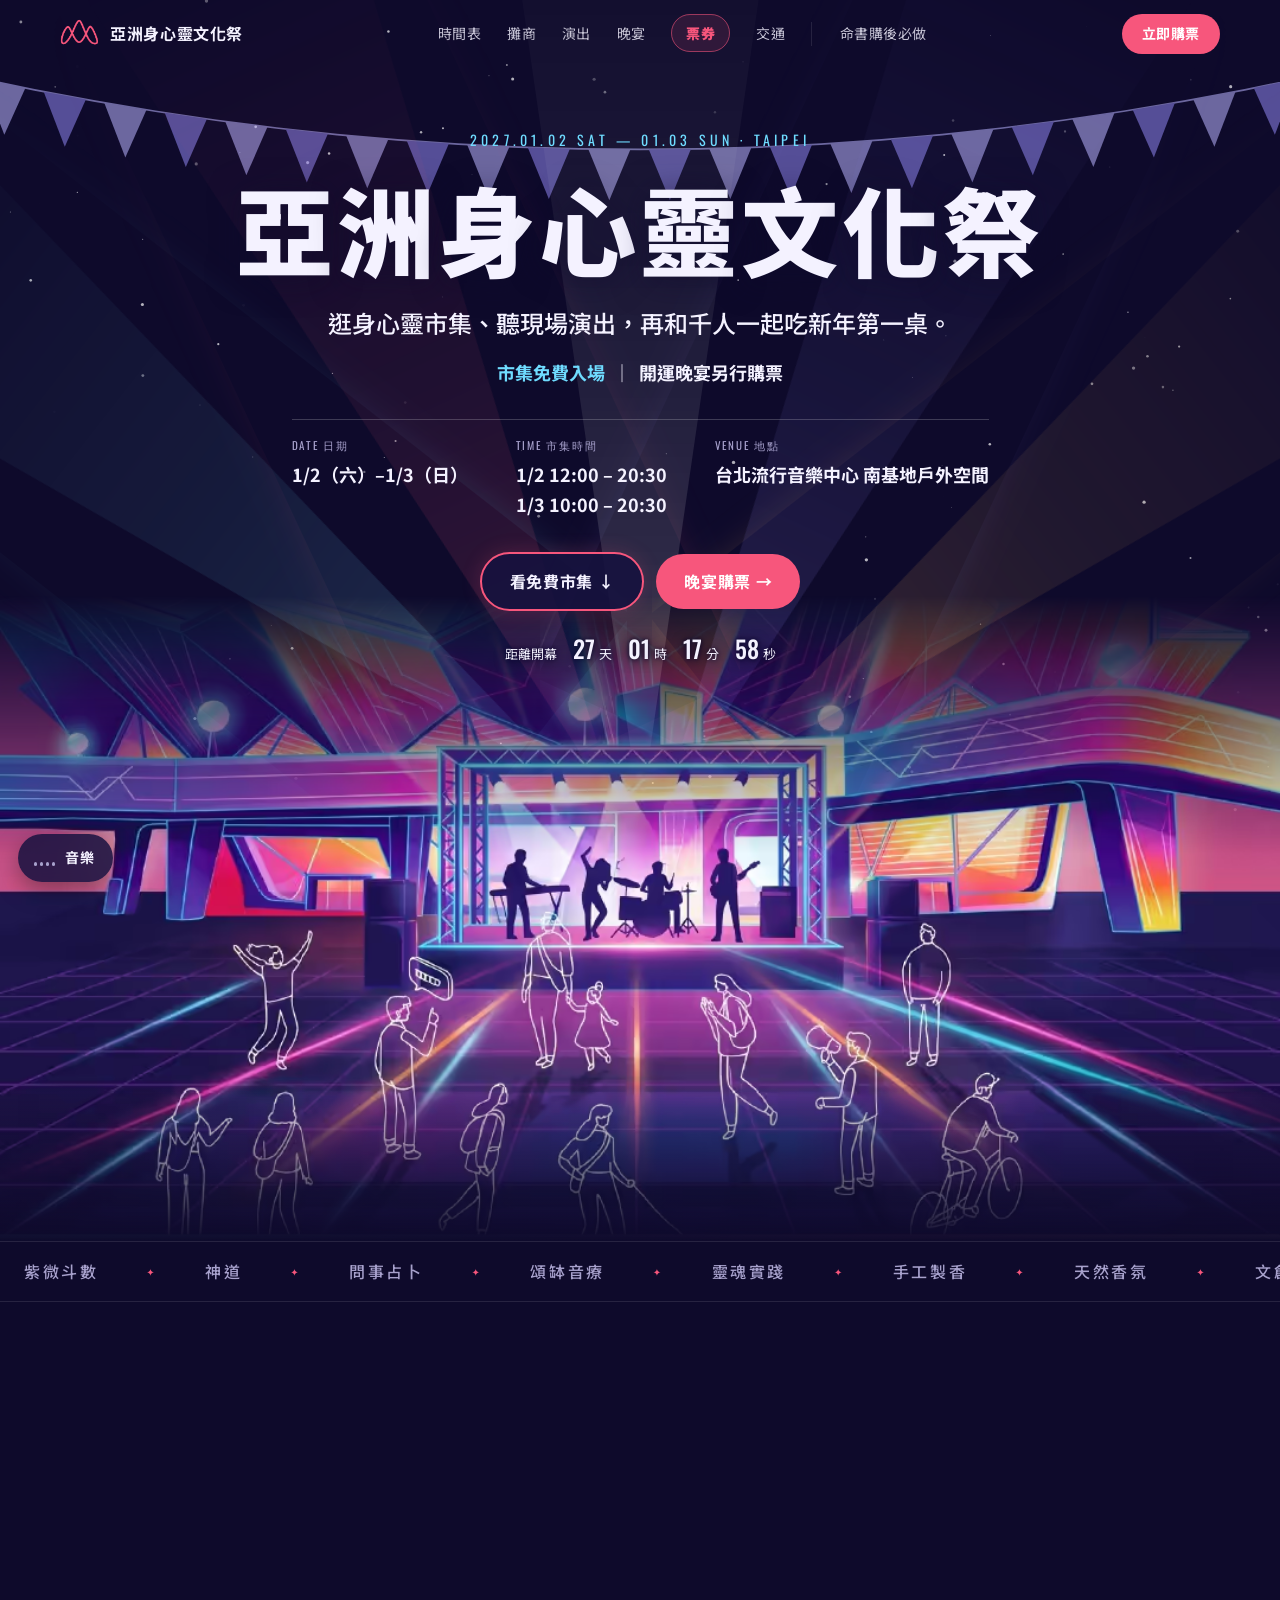
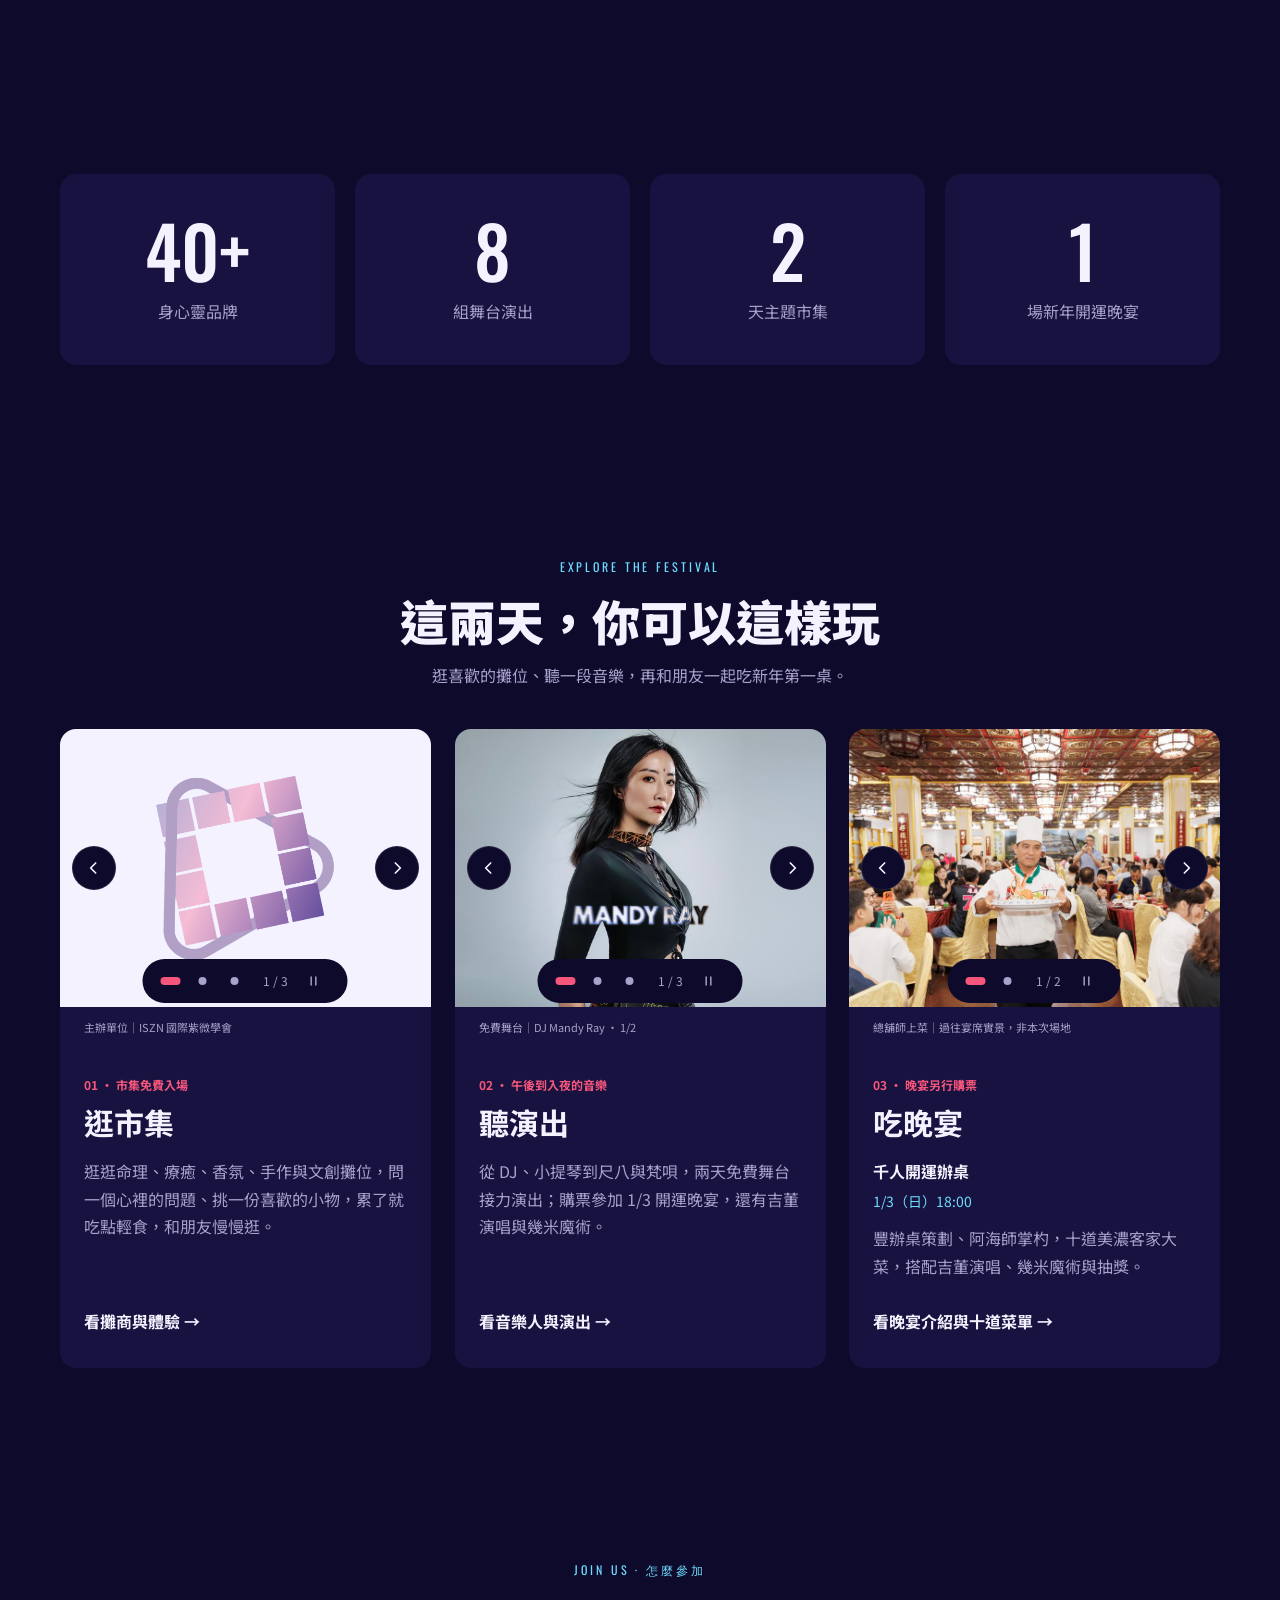
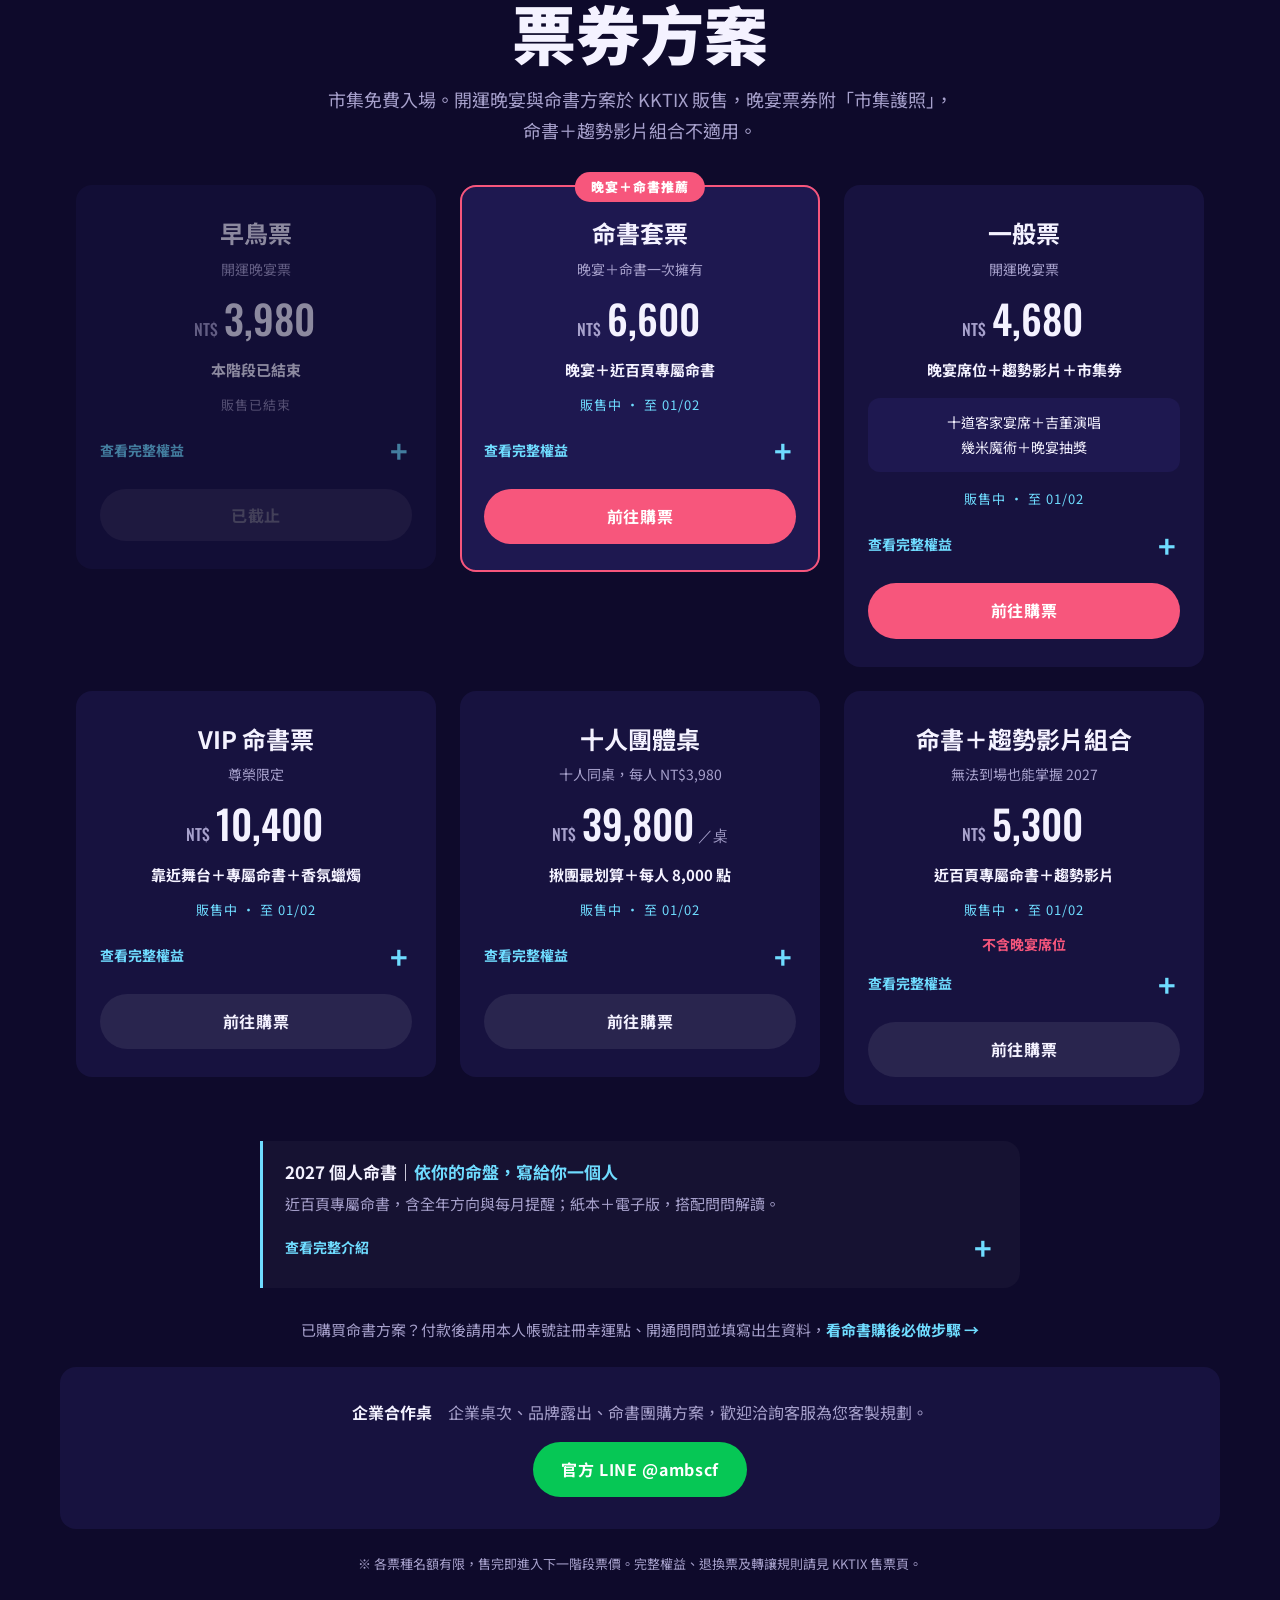
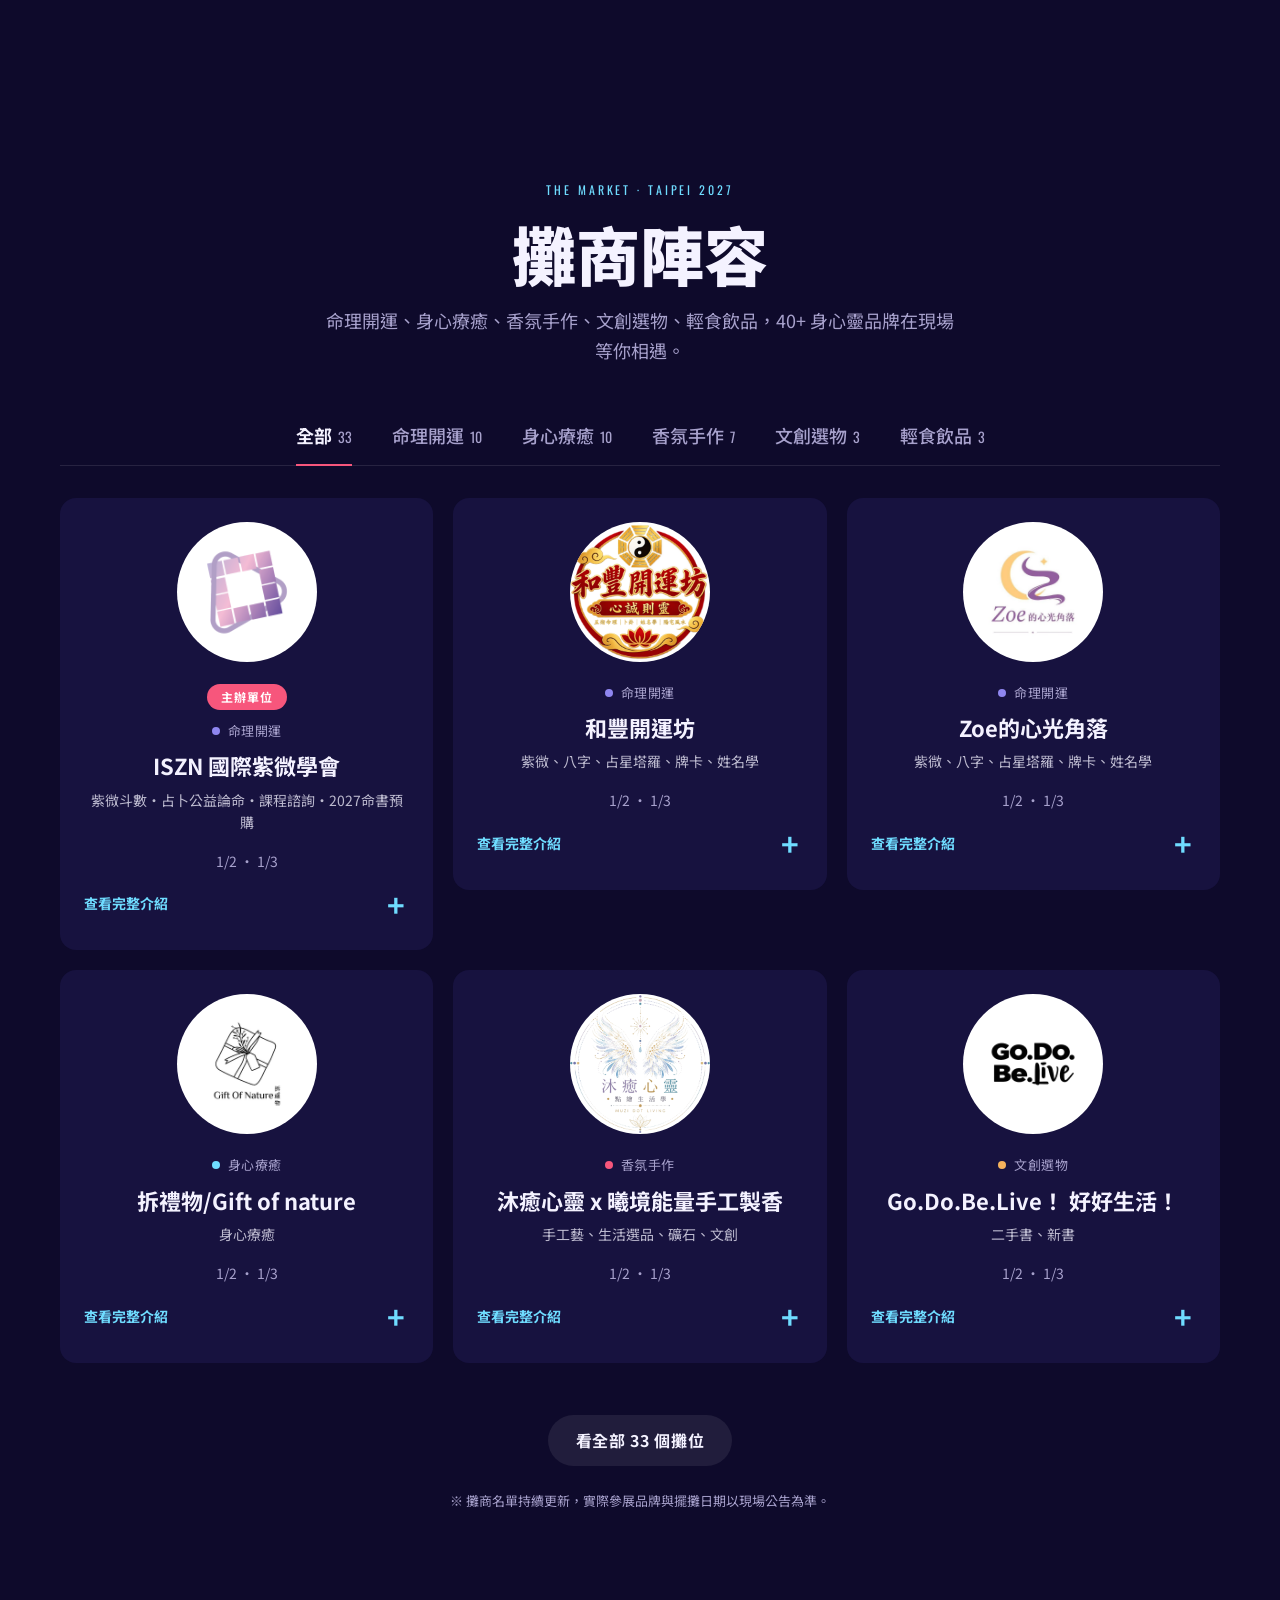
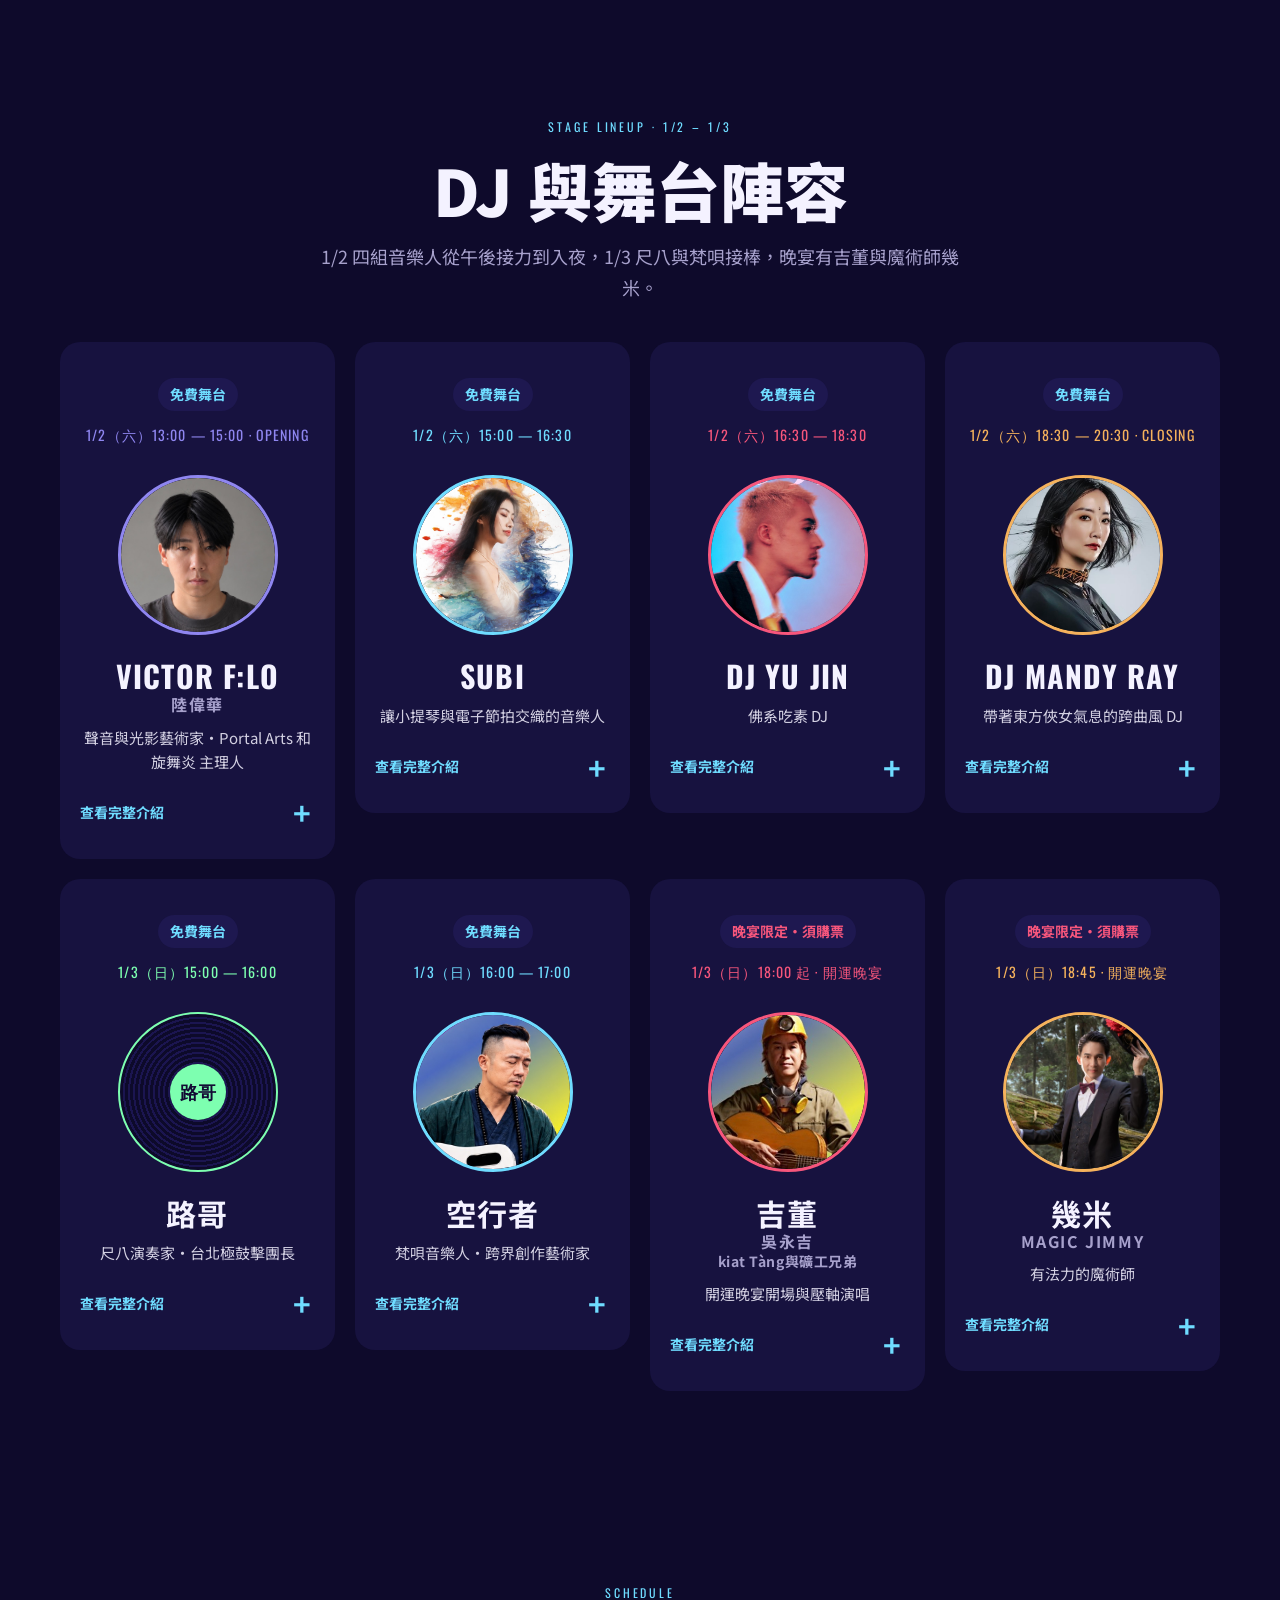
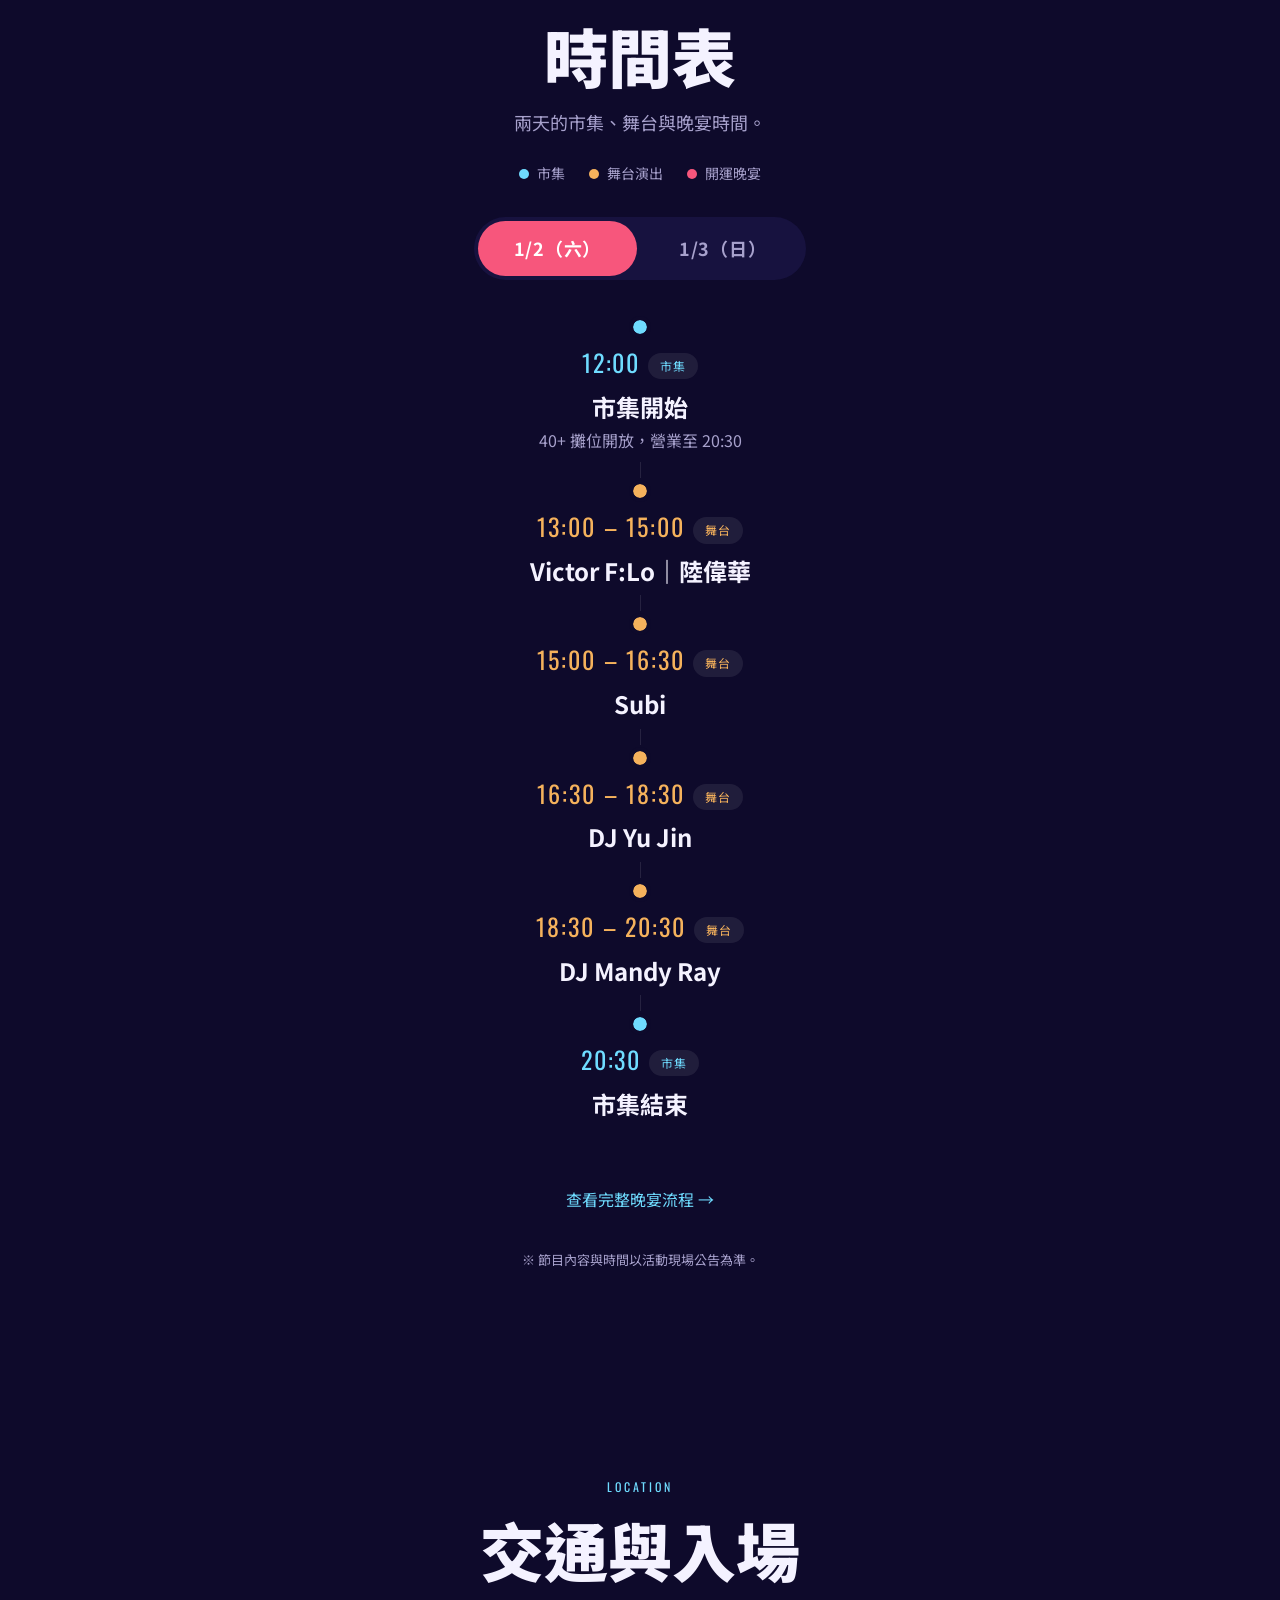
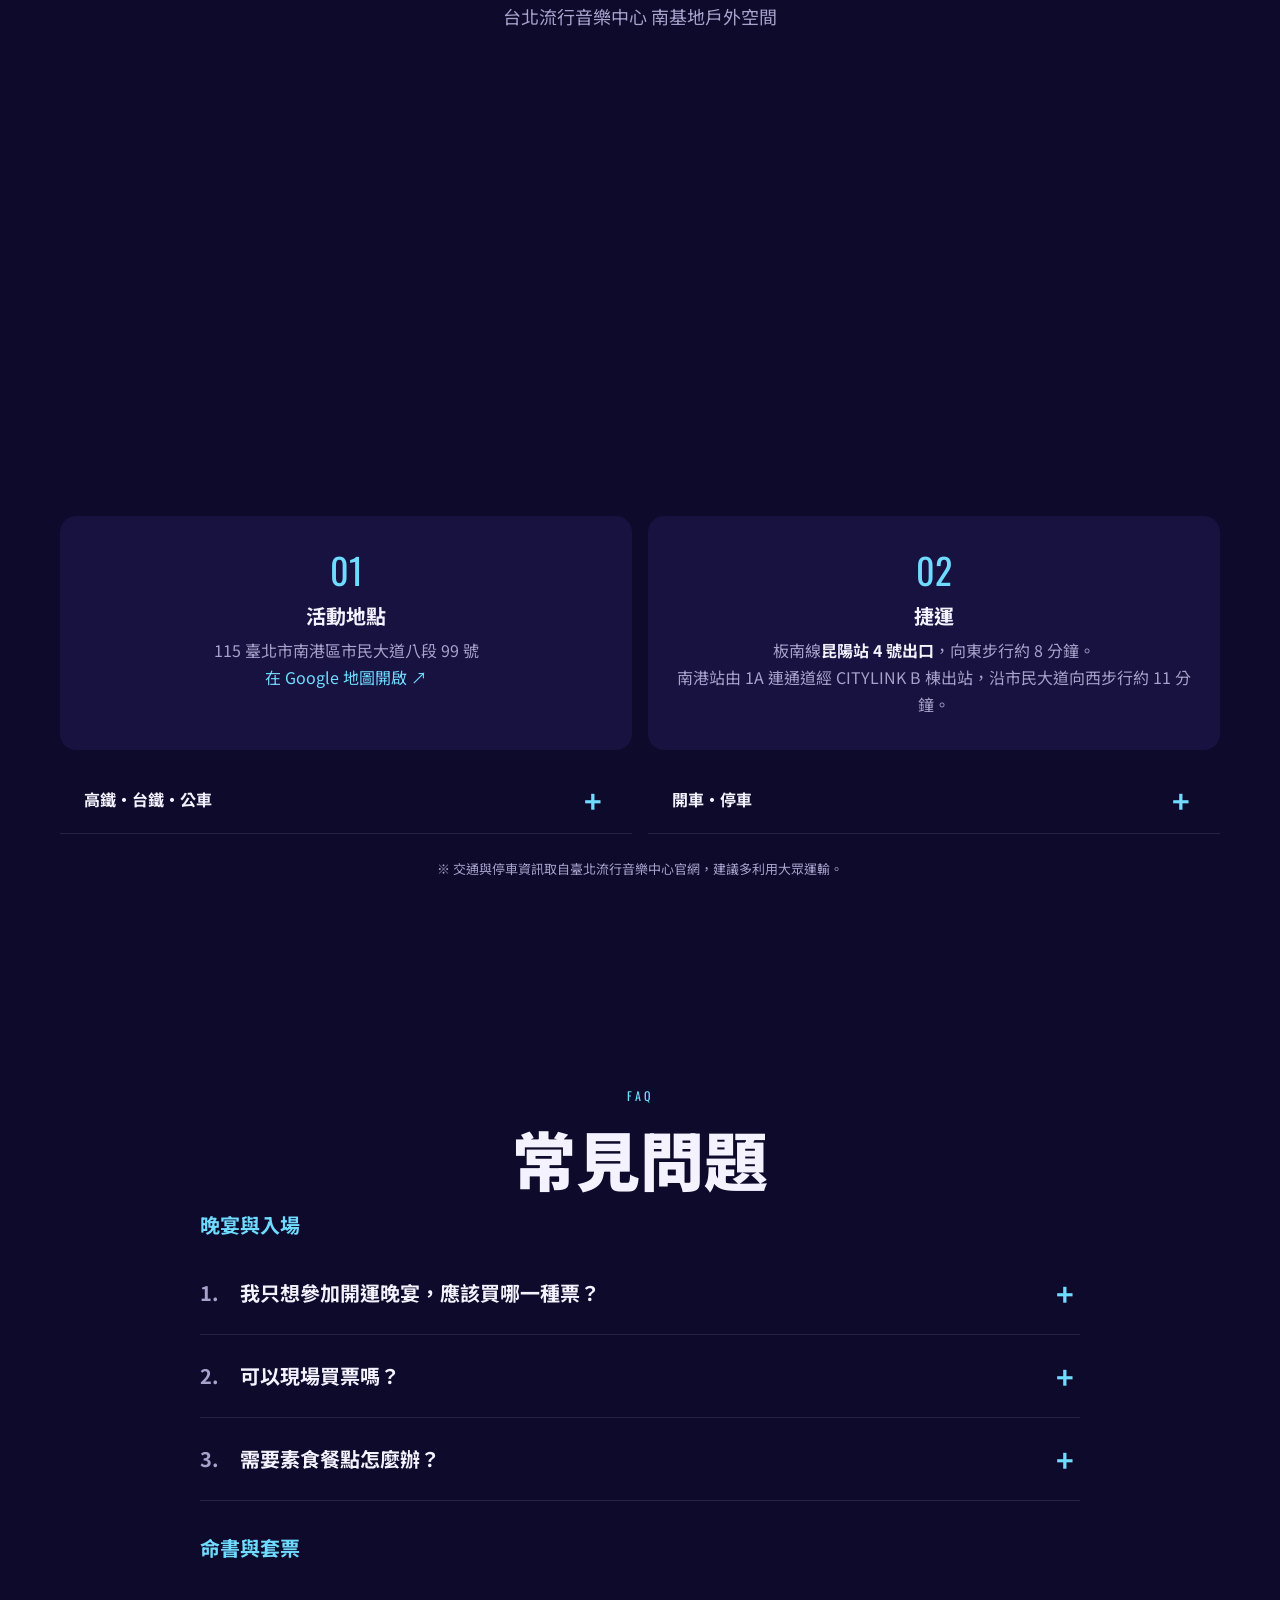
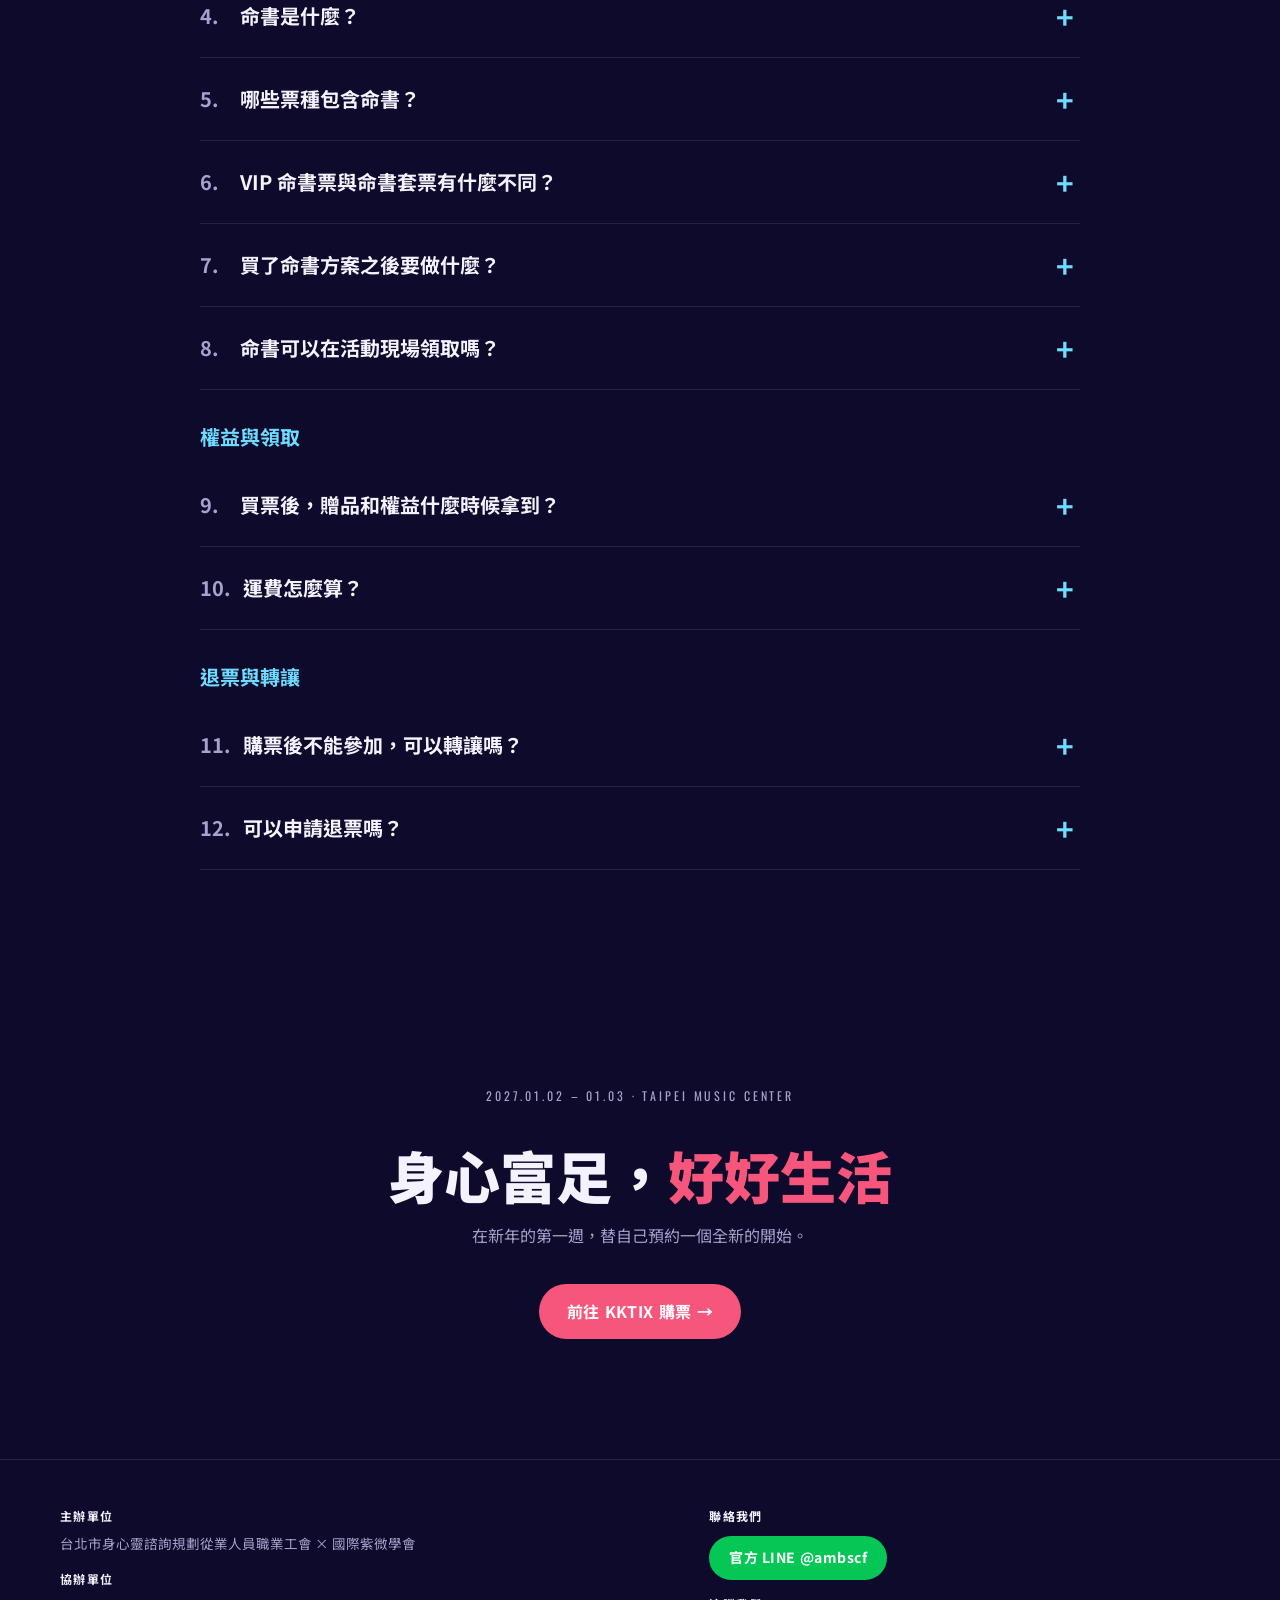
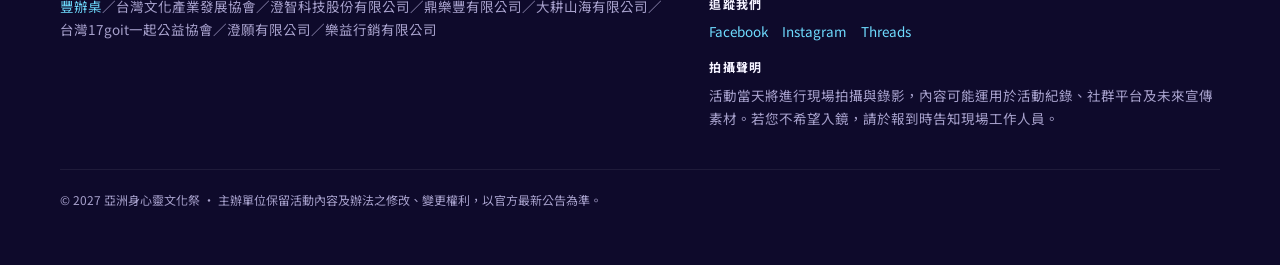
==== commit 6a954282: "吉董樂團名保留原本大小寫；晚宴介紹頁加上 kiat Tàng與礦工兄弟 Co-Authored-By: Claude Opus 5.5 <noreply@anthropic.com>" ====
--- a/index.html
+++ b/index.html
@@ -805,6 +805,7 @@
   .nav li.nav-sep{padding-left:0;border-left:0;border-top:1px solid var(--line)}
 }
 /* 多品牌 Logo 輪播 */#vgrid .lg.rot{position:relative}#vgrid .lg.rot img{position:absolute;inset:0;width:100%;height:100%;object-fit:cover;opacity:0;animation:lgrot 9s infinite}#vgrid .lg.rot img:nth-child(2){animation-delay:3s}#vgrid .lg.rot img:nth-child(3){animation-delay:6s}@keyframes lgrot{0%{opacity:0}4%{opacity:1}33%{opacity:1}37%{opacity:0}100%{opacity:0}}@media(prefers-reduced-motion:reduce){#vgrid .lg.rot img{animation:none}#vgrid .lg.rot img:first-child{opacity:1}}
+/* 吉董樂團名保留原本大小寫 */.dj h3 small.sub2{text-transform:none;font-size:14px;letter-spacing:.04em}
 </style><meta property="og:type" content="website">
 <meta property="og:title" content="2027 亞洲身心靈文化祭">
 <meta property="og:description" content="2027.01.02–01.03｜台北流行音樂中心南基地｜免費市集・演出・千人辦桌，晚宴另行購票。">
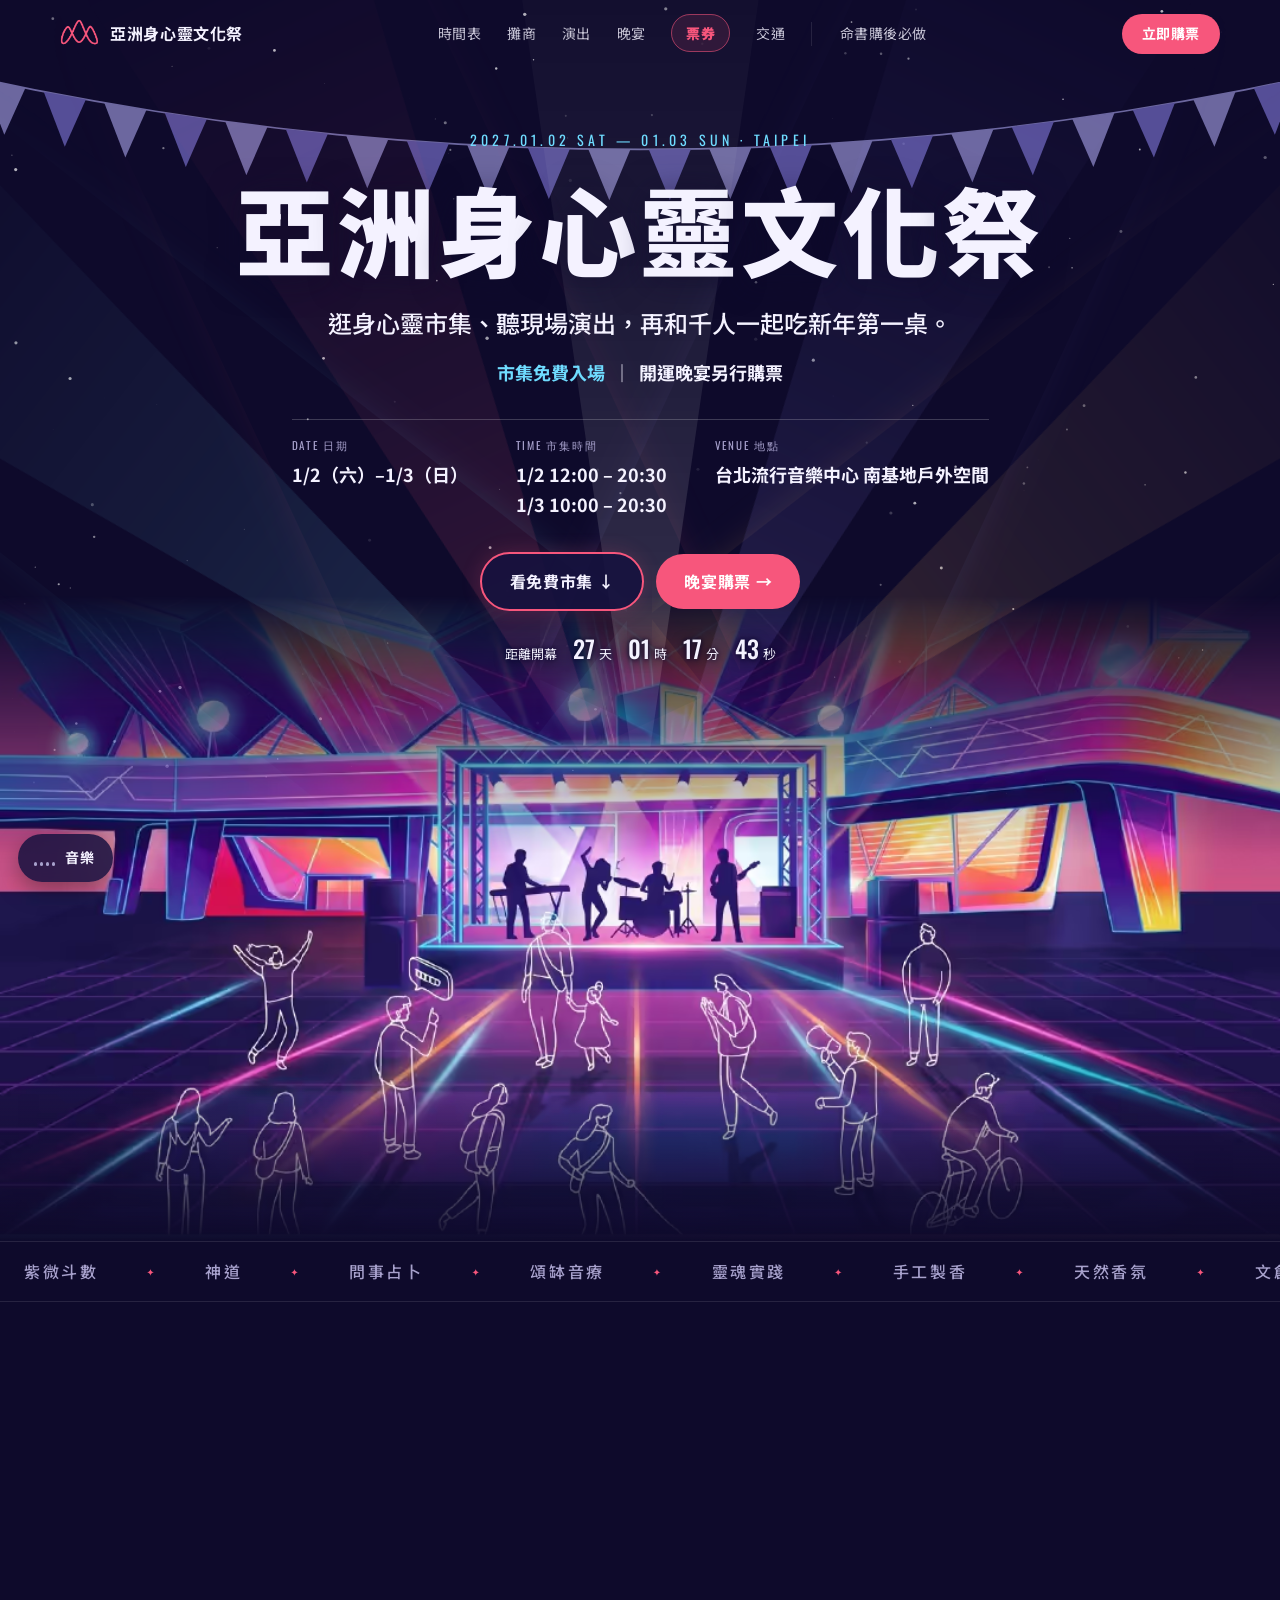
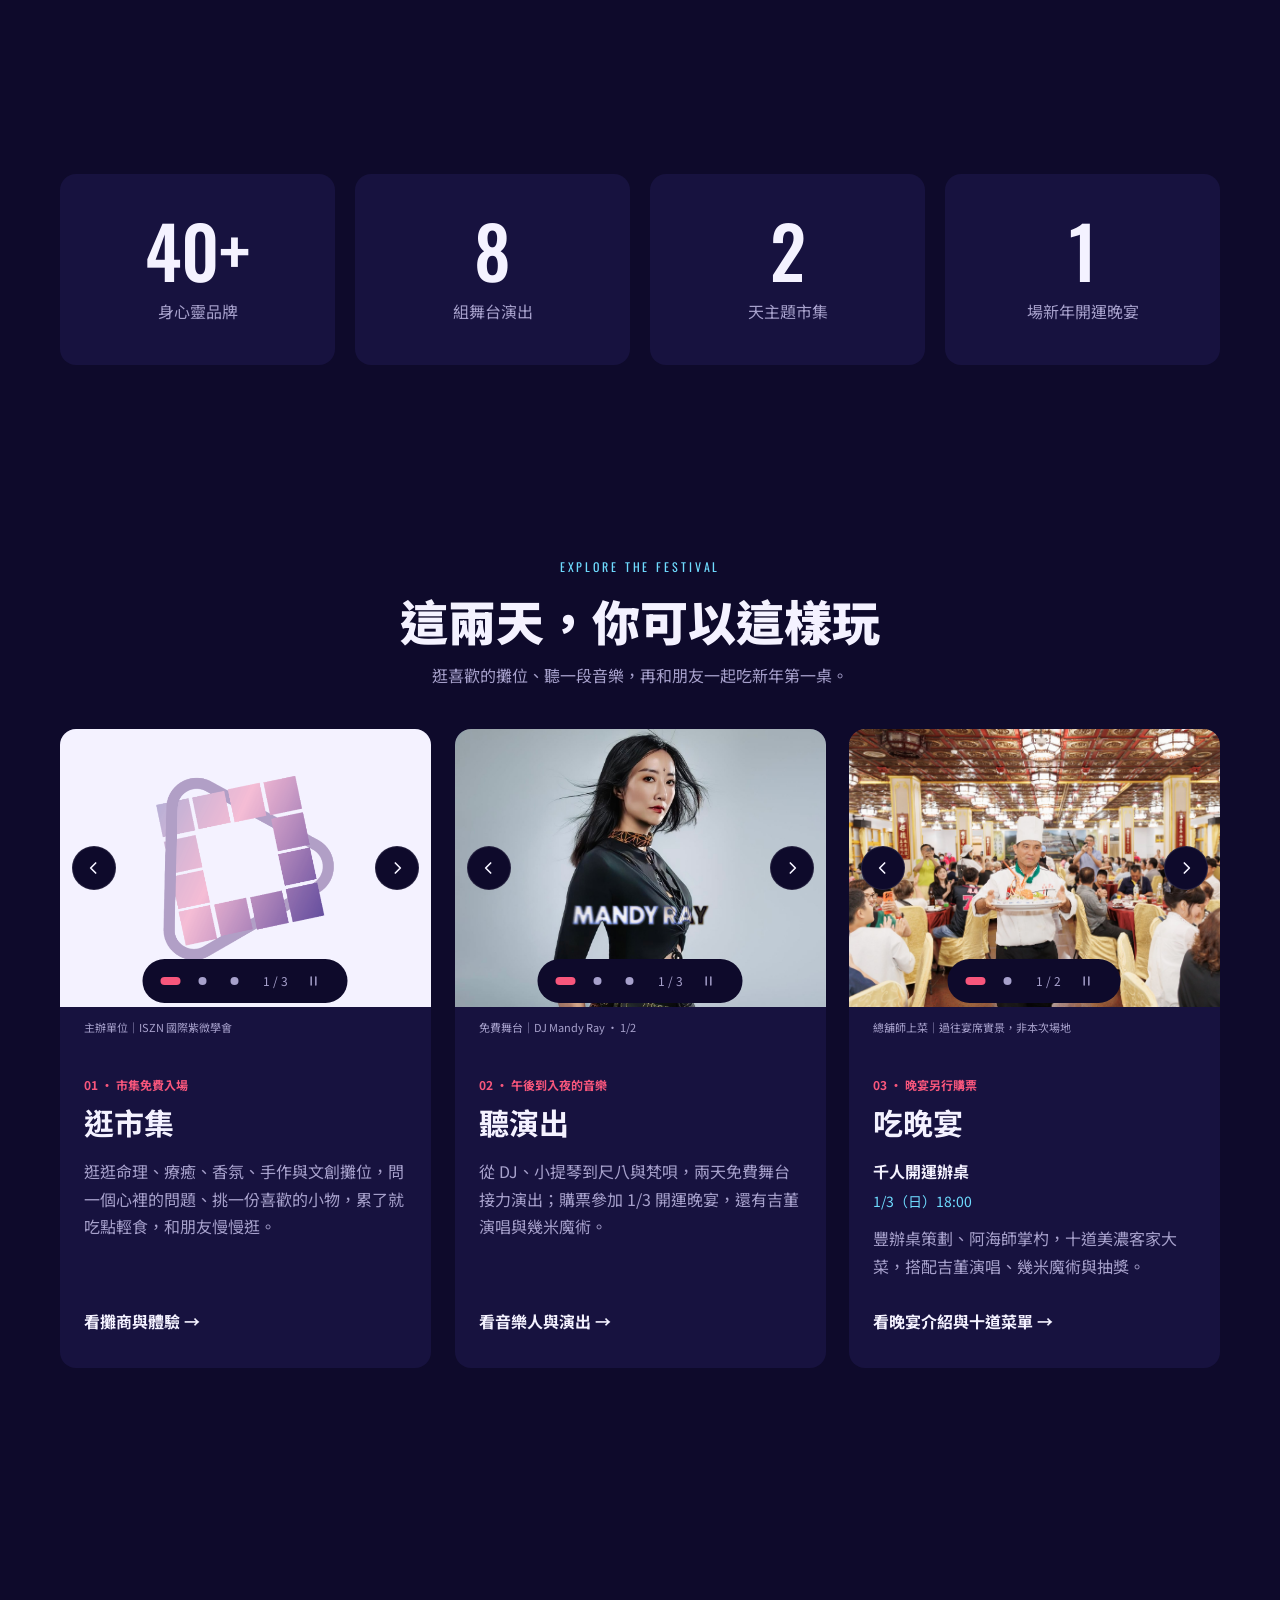
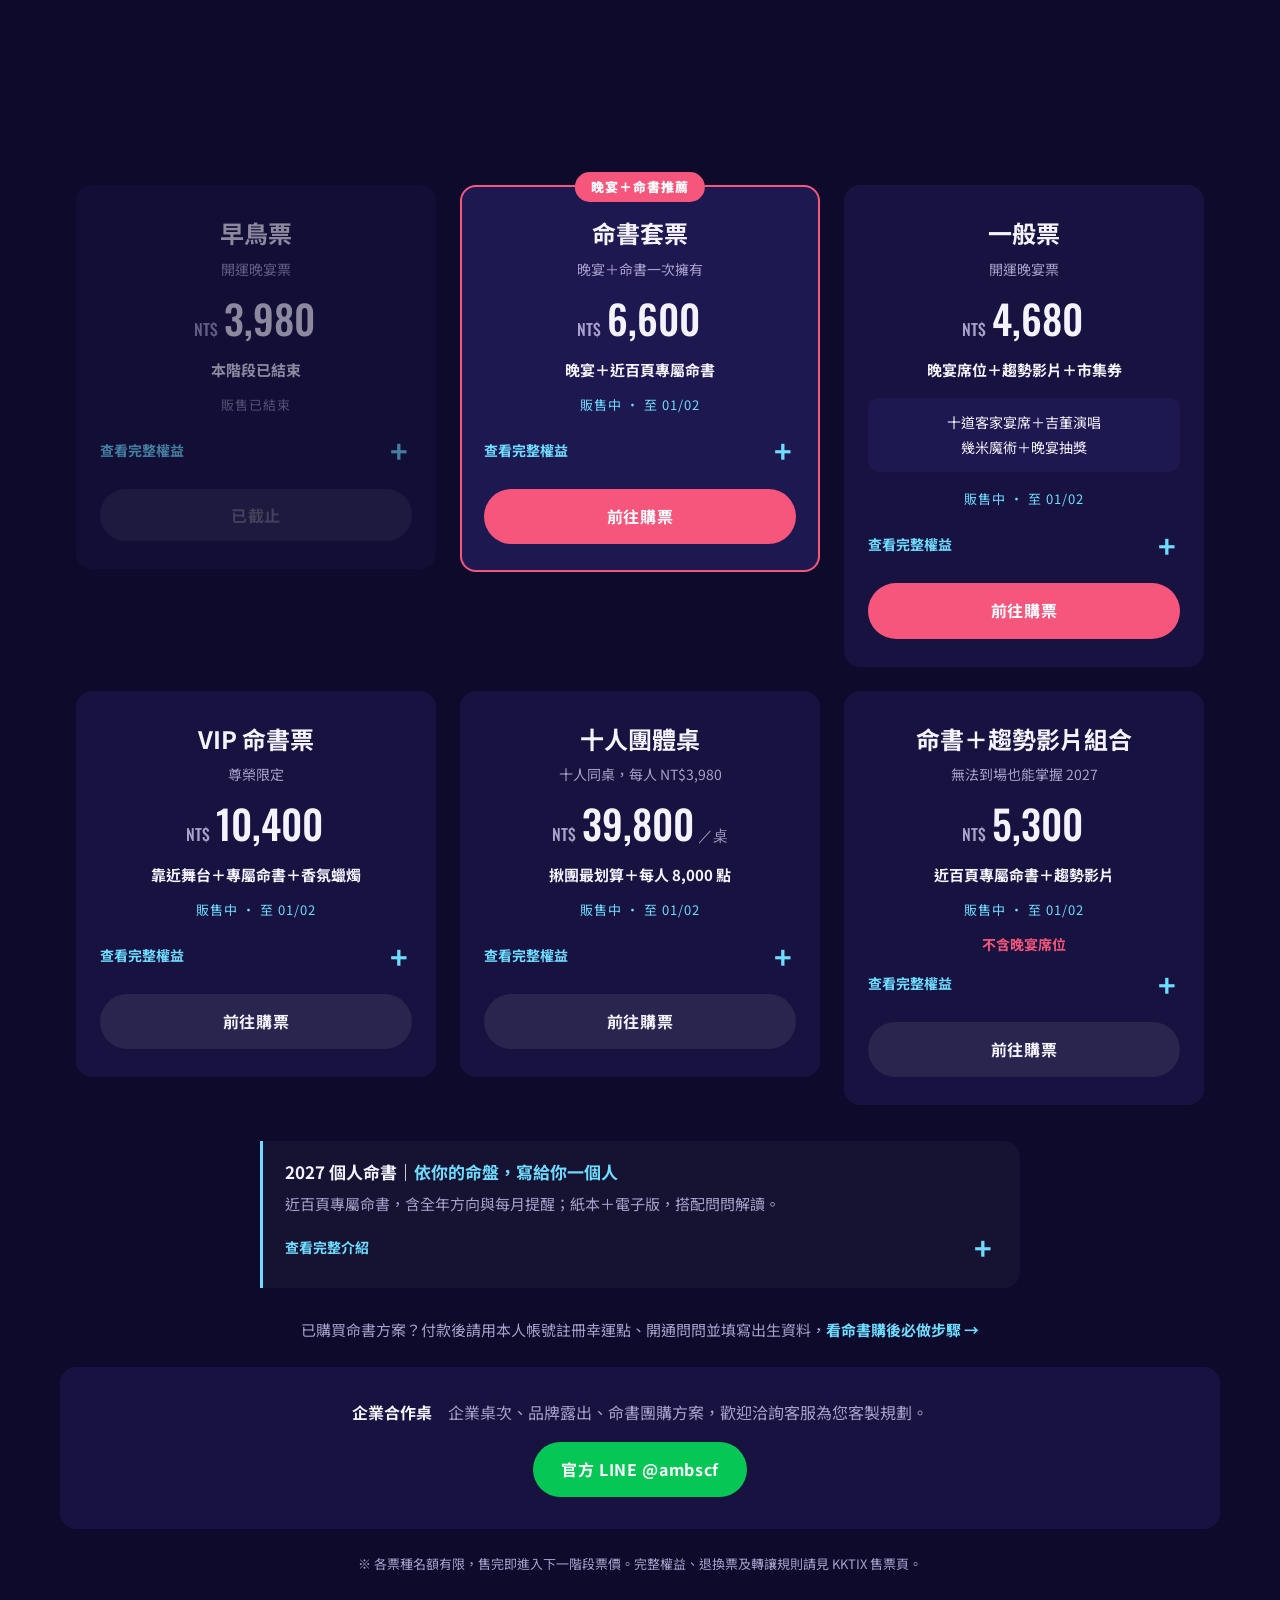
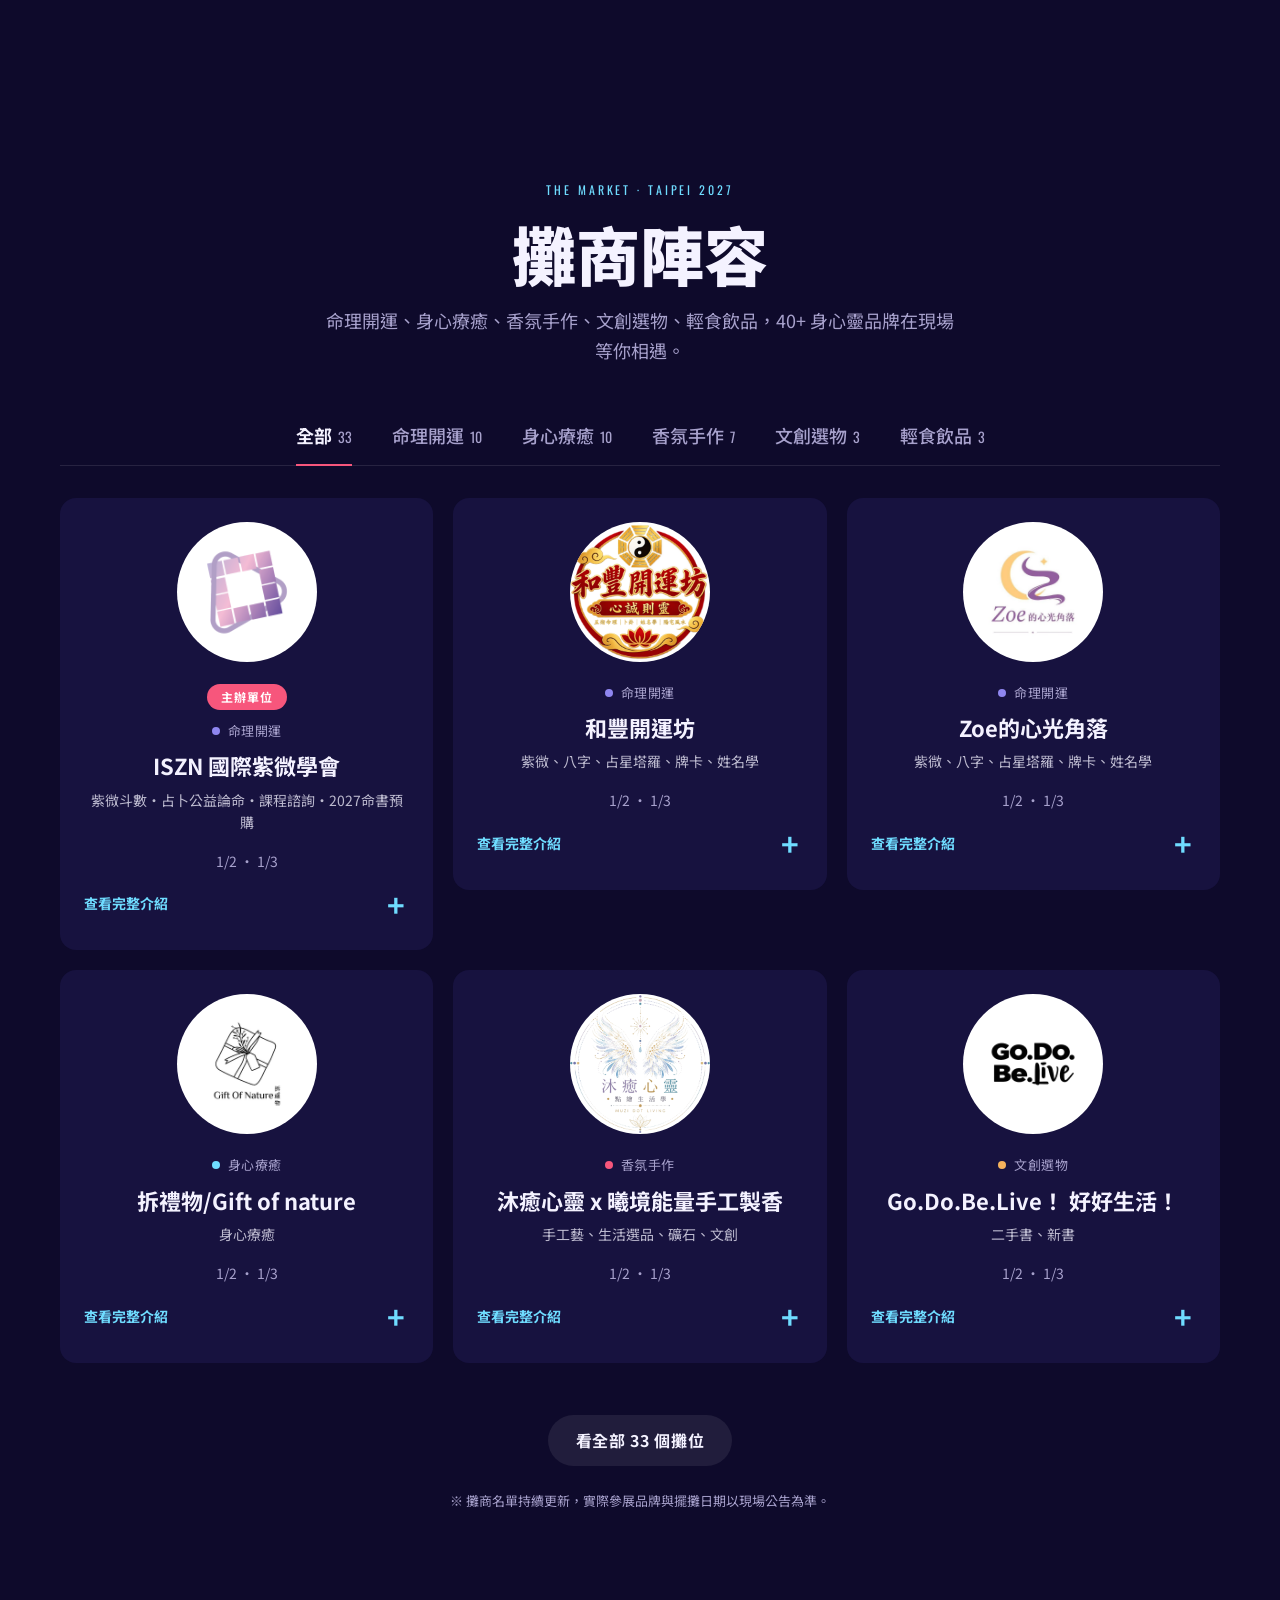
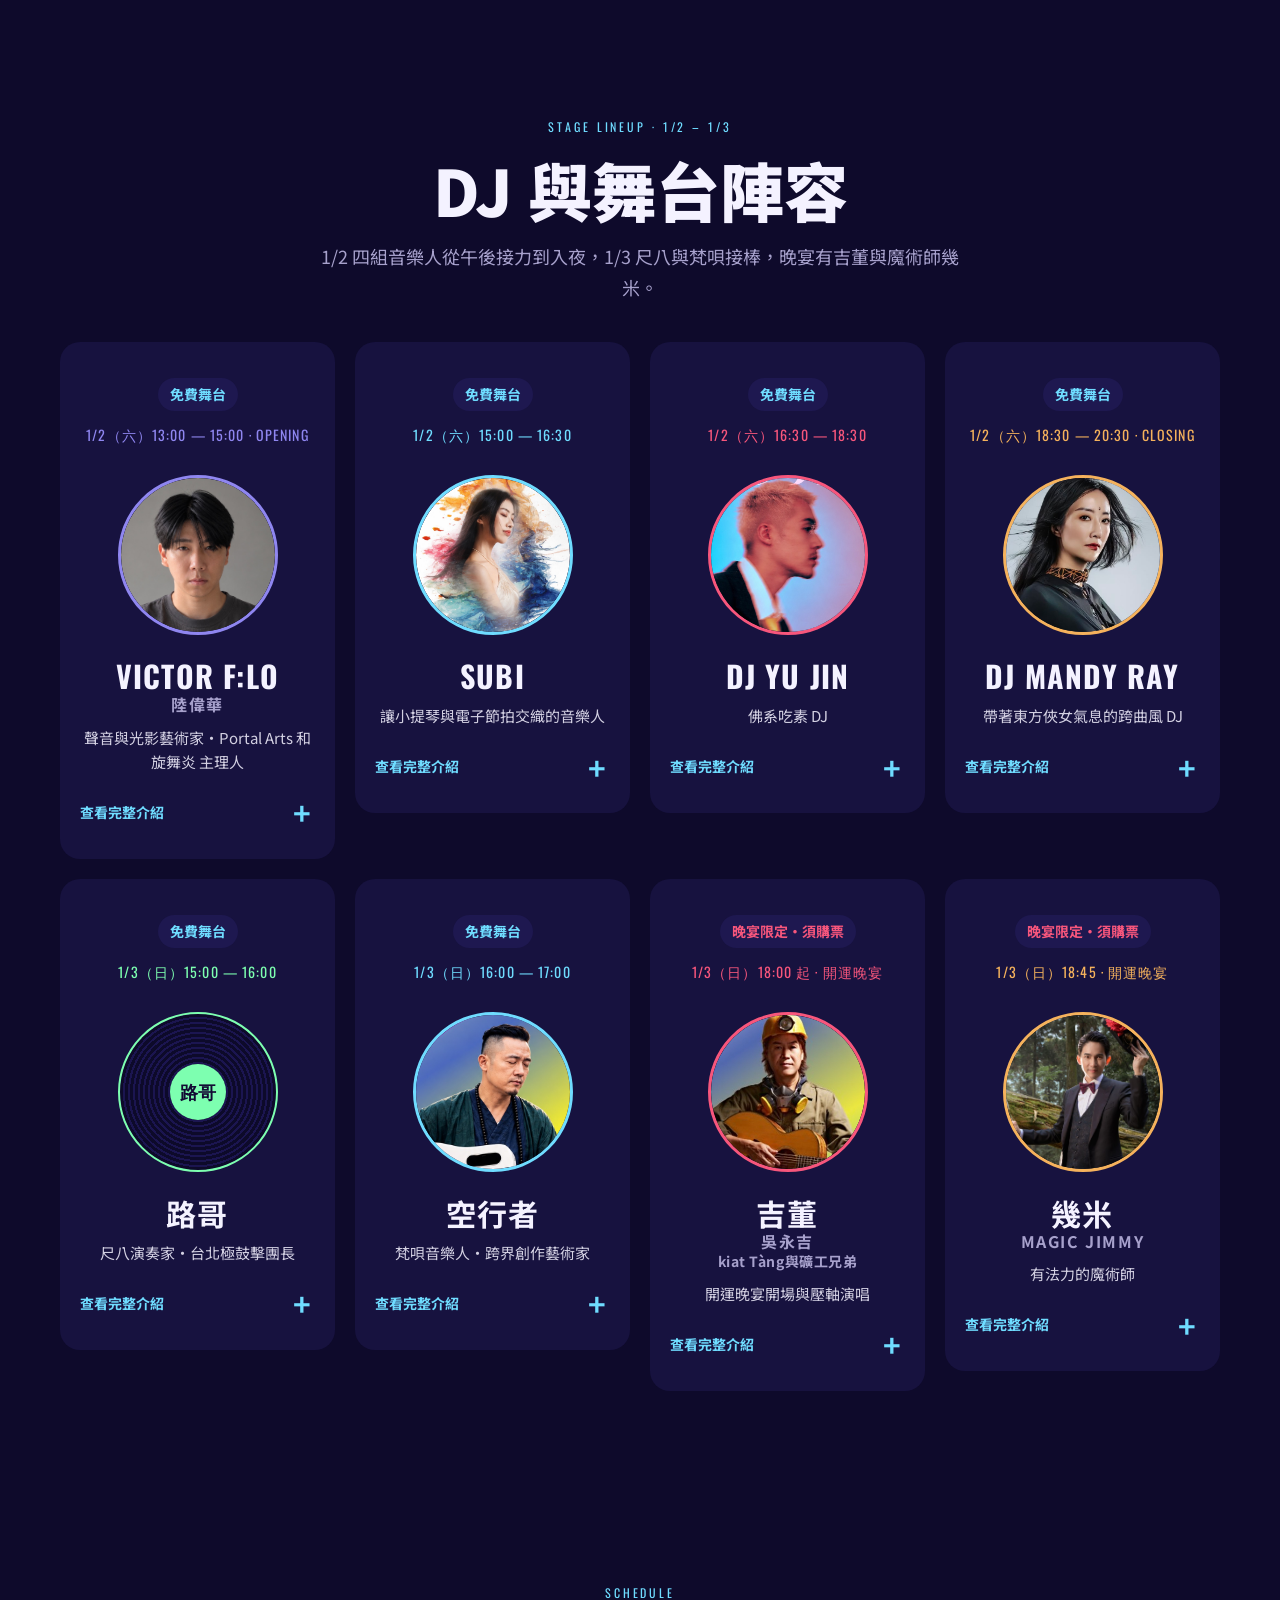
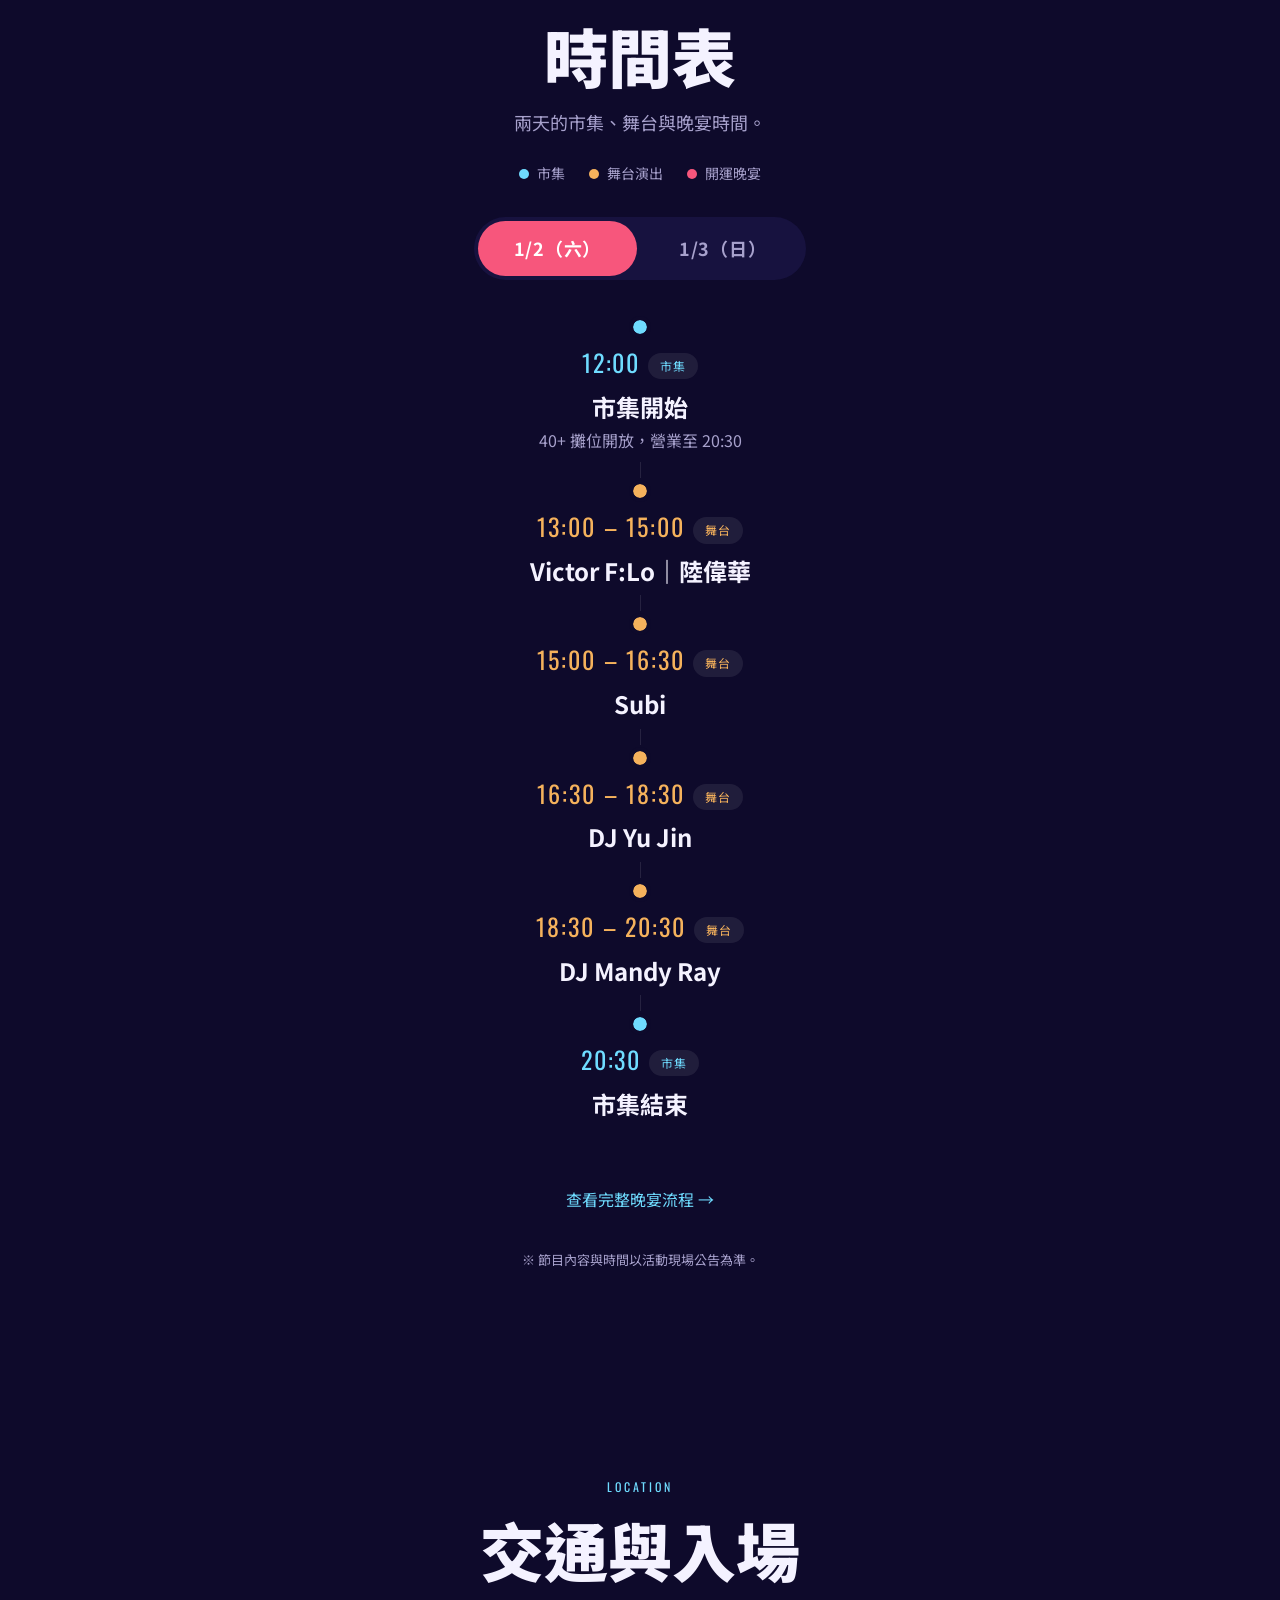
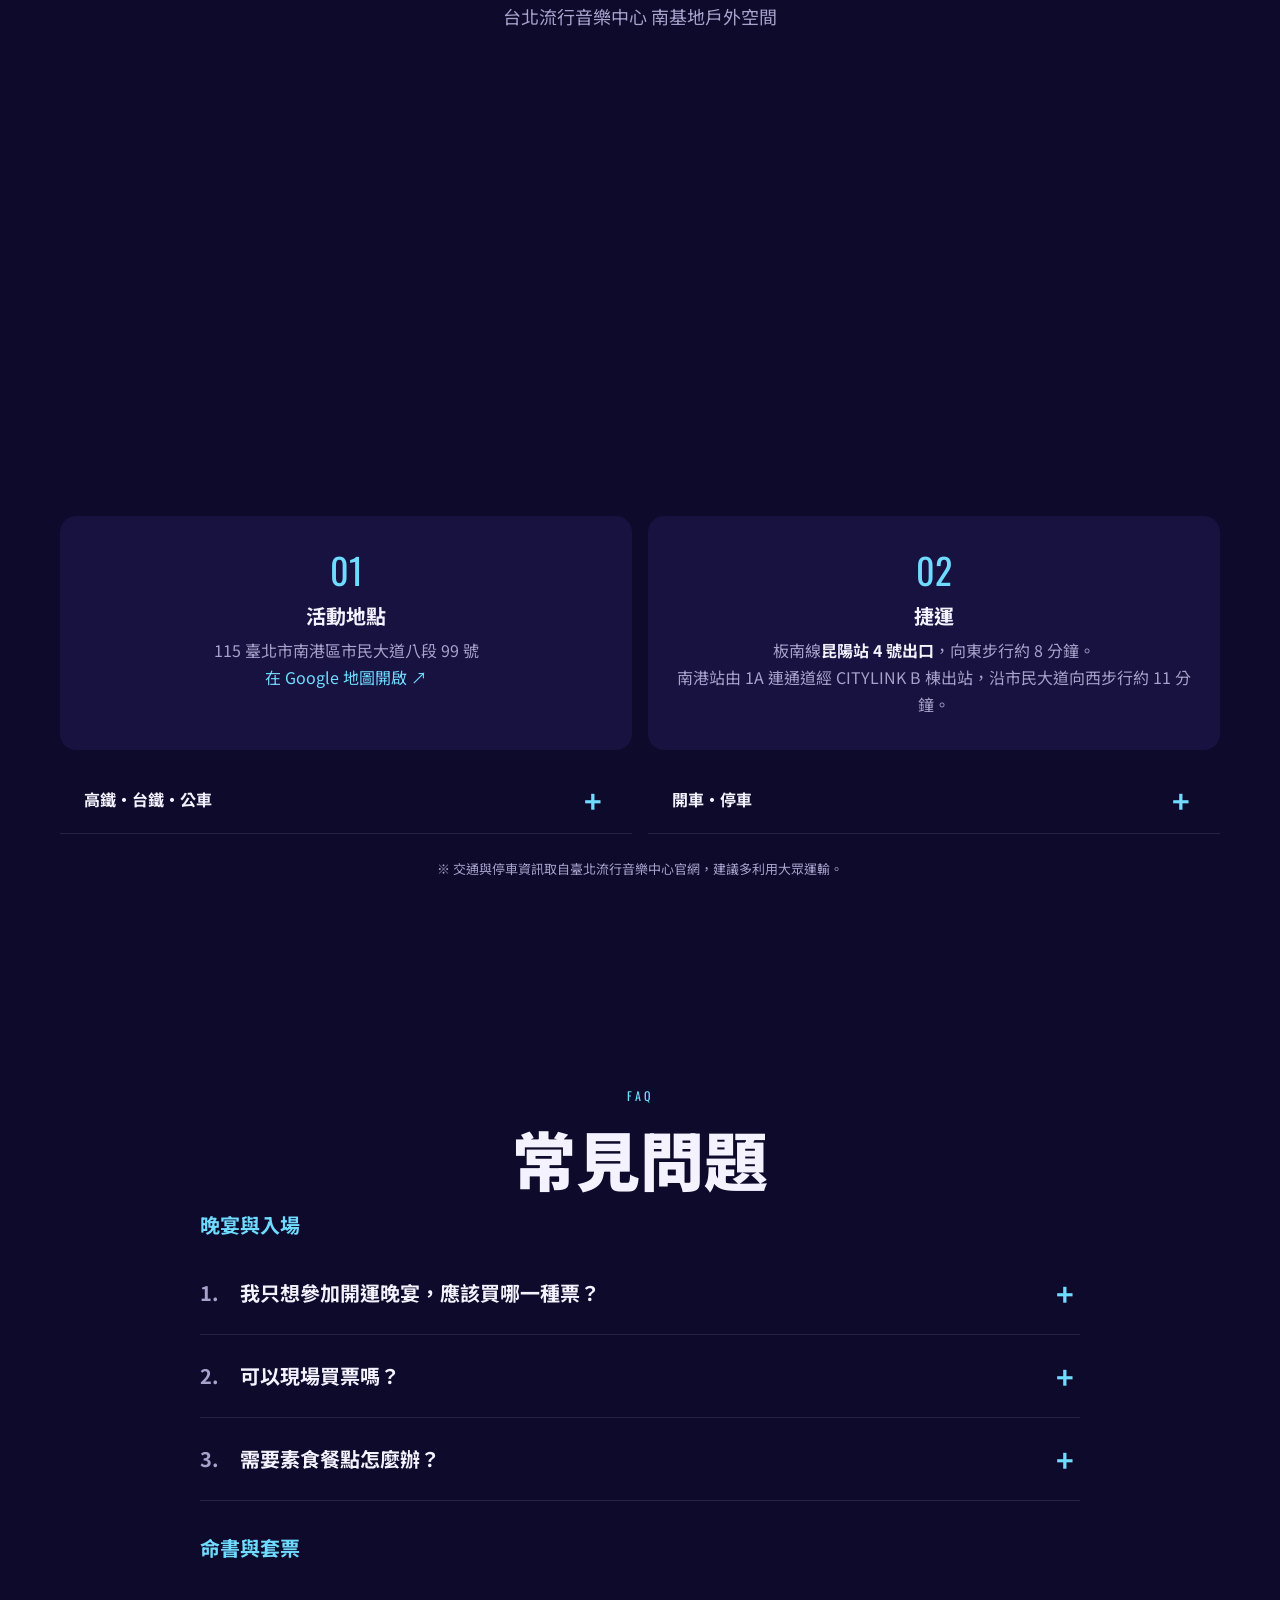
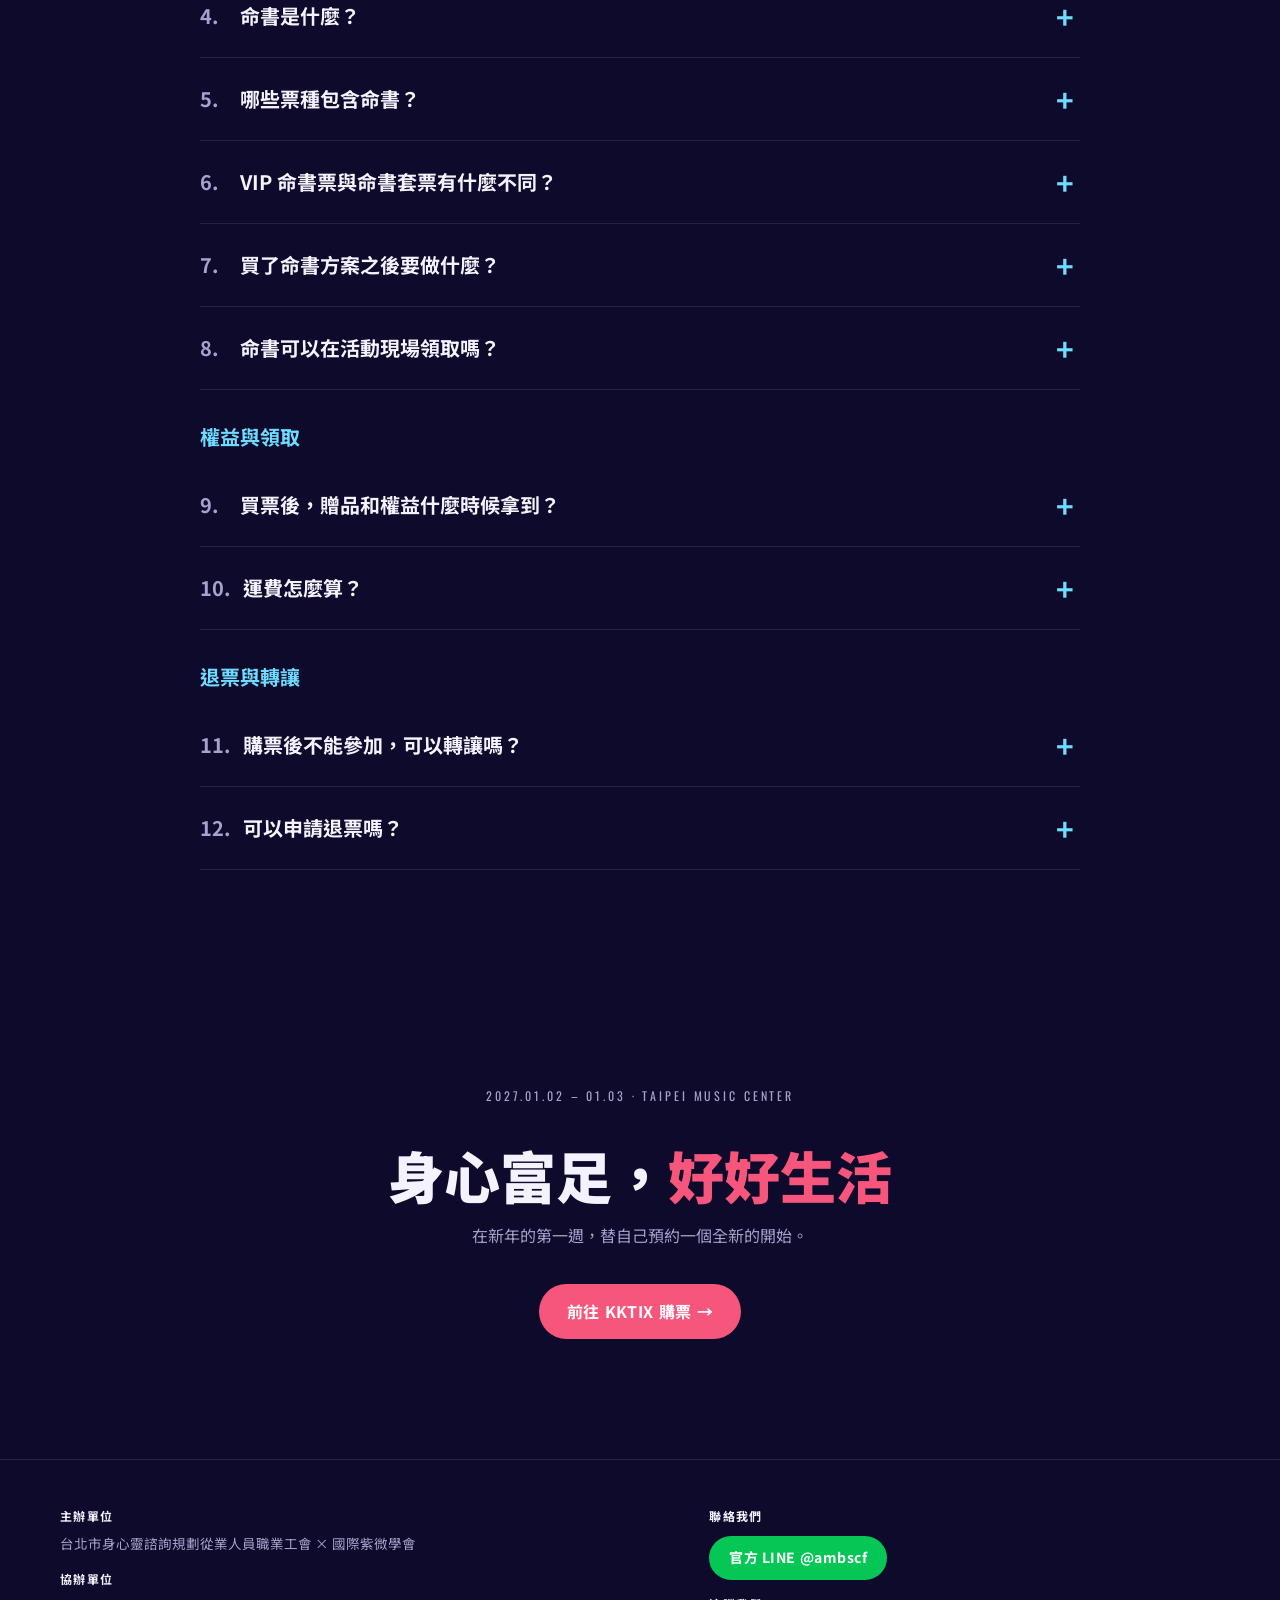
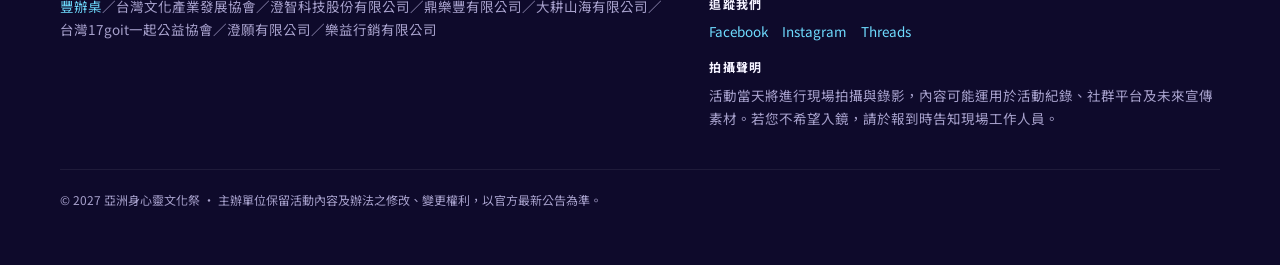
==== commit 54364fae: "SEO：首頁 Event 結構化資料補上 performer（四位公開 DJ） Google Search Console 提示 Event 缺少 performer 欄位。依官網 const djs" ====
--- a/index.html
+++ b/index.html
@@ -854,6 +854,24 @@
    "organizer": {
     "@id": "https://asiaspiritfest.com/#organizer"
    },
+   "performer": [
+    {
+     "@type": "Person",
+     "name": "Victor F:Lo"
+    },
+    {
+     "@type": "Person",
+     "name": "Subi"
+    },
+    {
+     "@type": "Person",
+     "name": "DJ Yu Jin"
+    },
+    {
+     "@type": "Person",
+     "name": "DJ Mandy Ray"
+    }
+   ],
    "offers": [
     {
      "@type": "Offer",
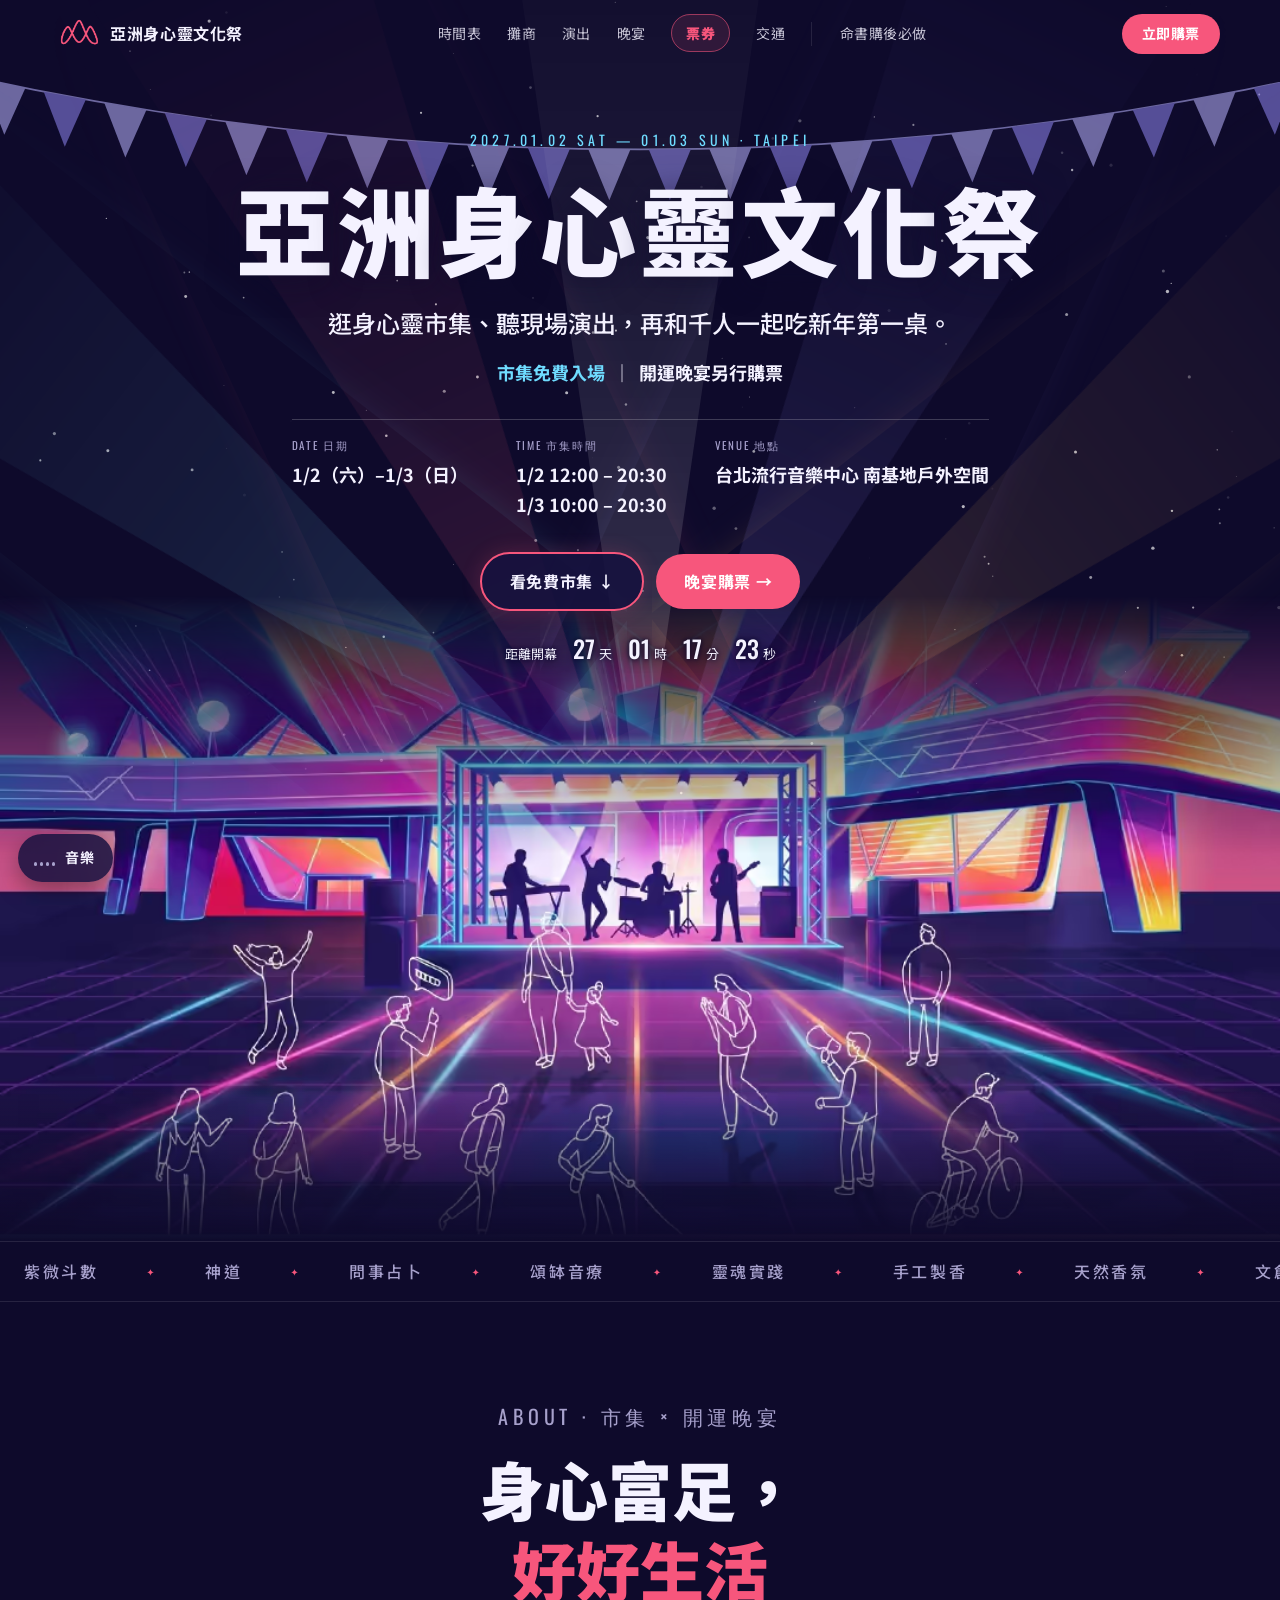
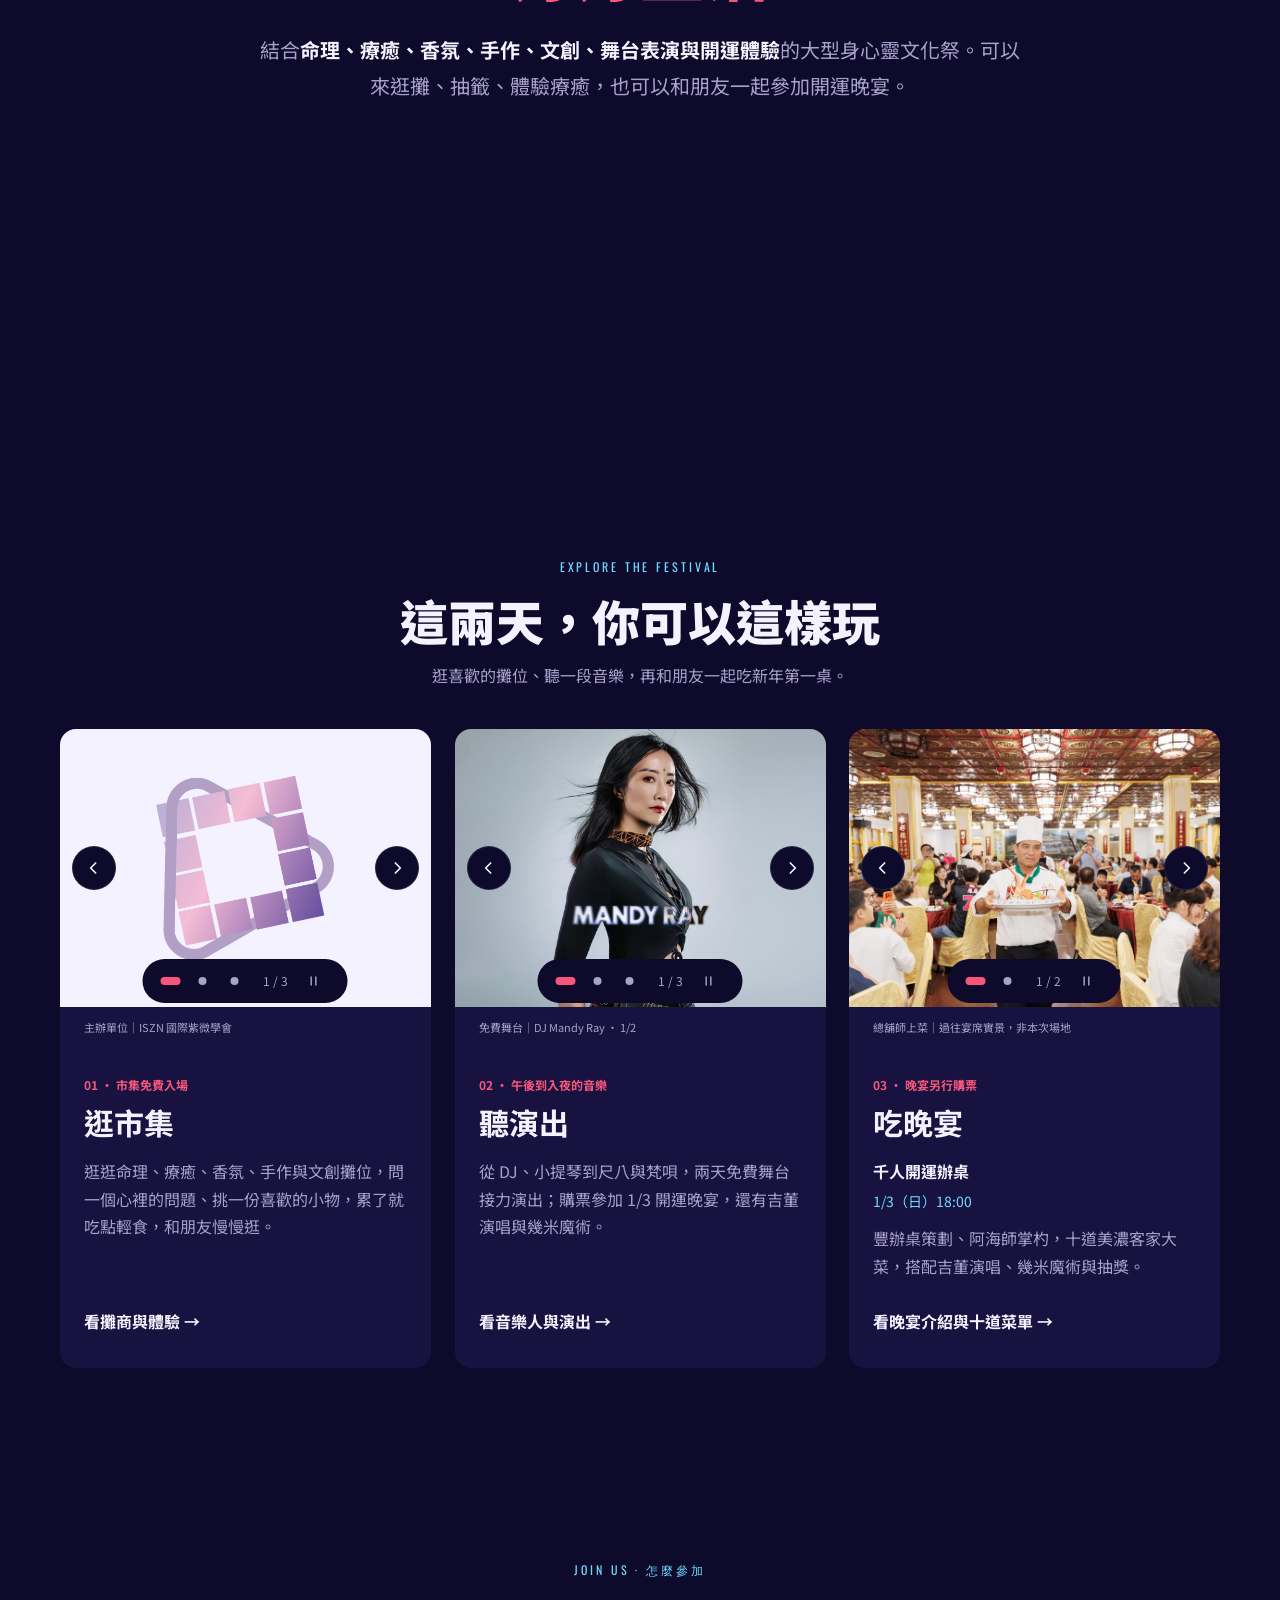
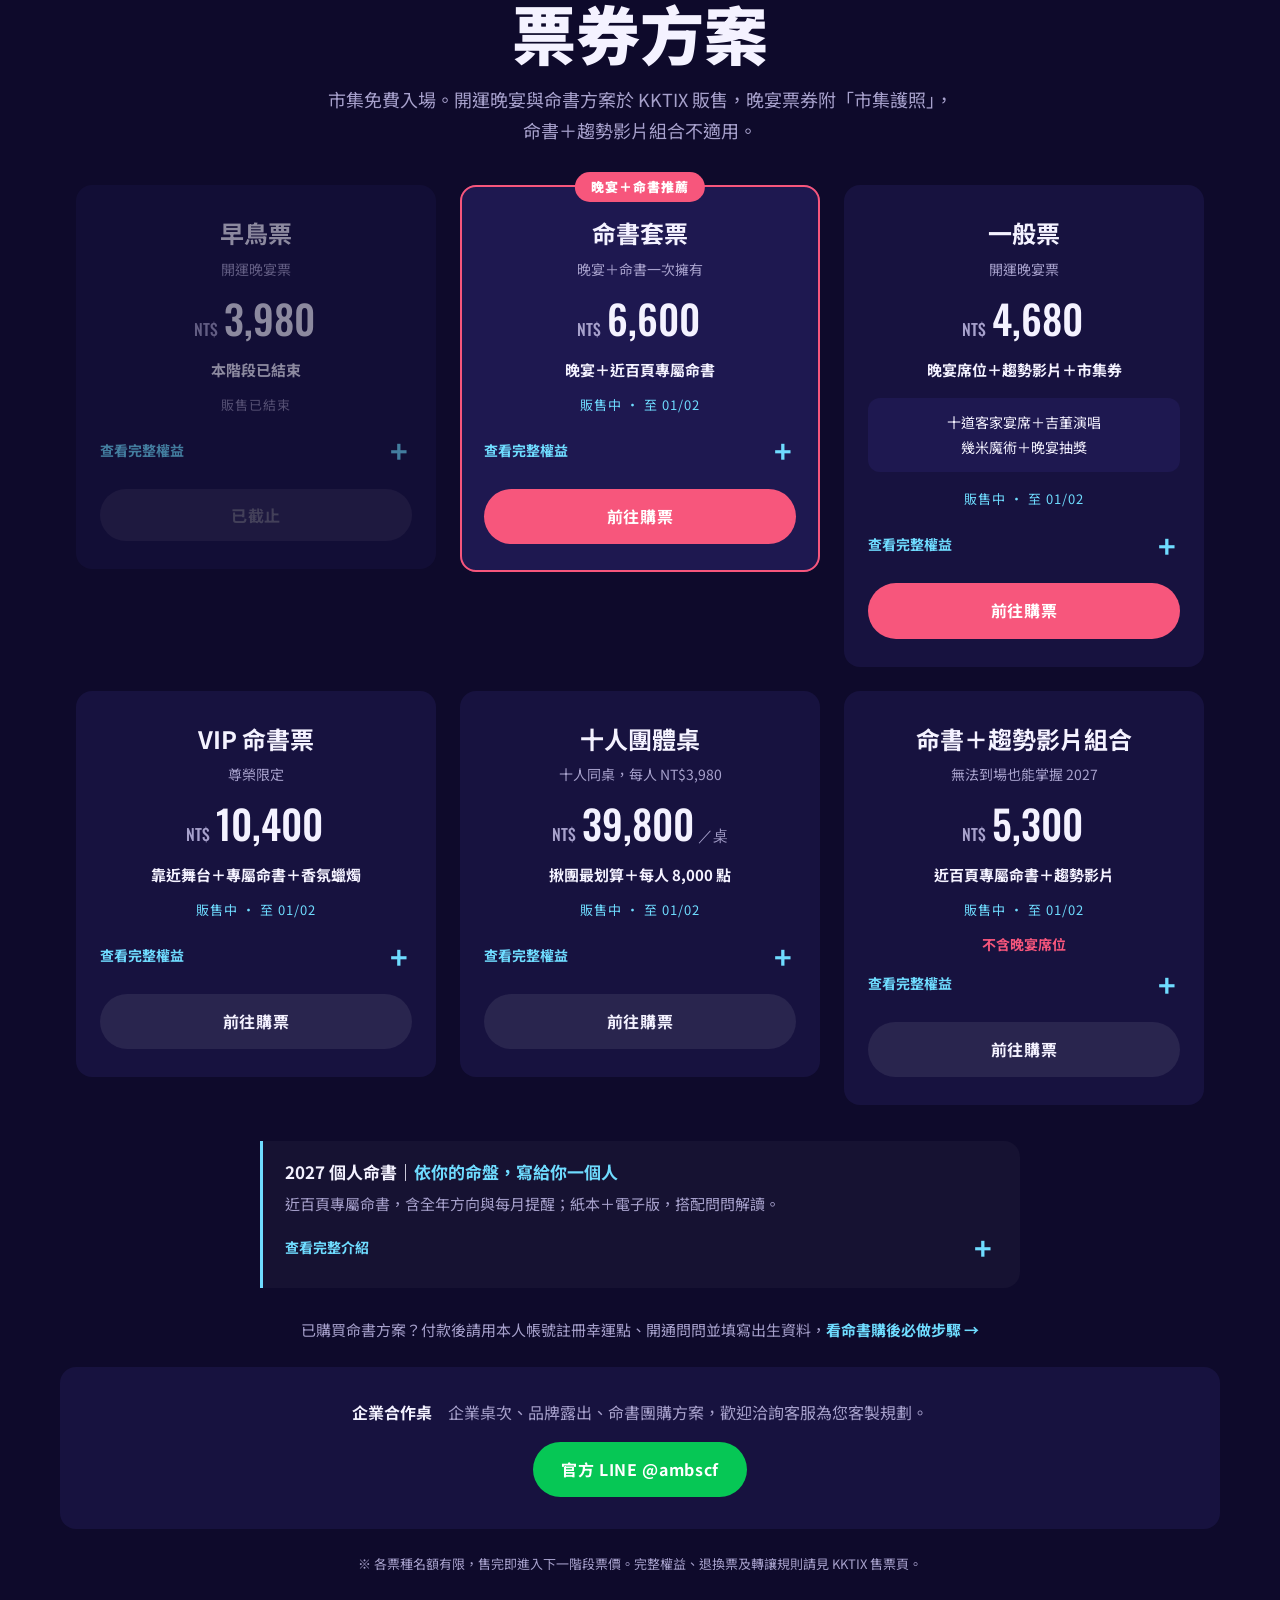
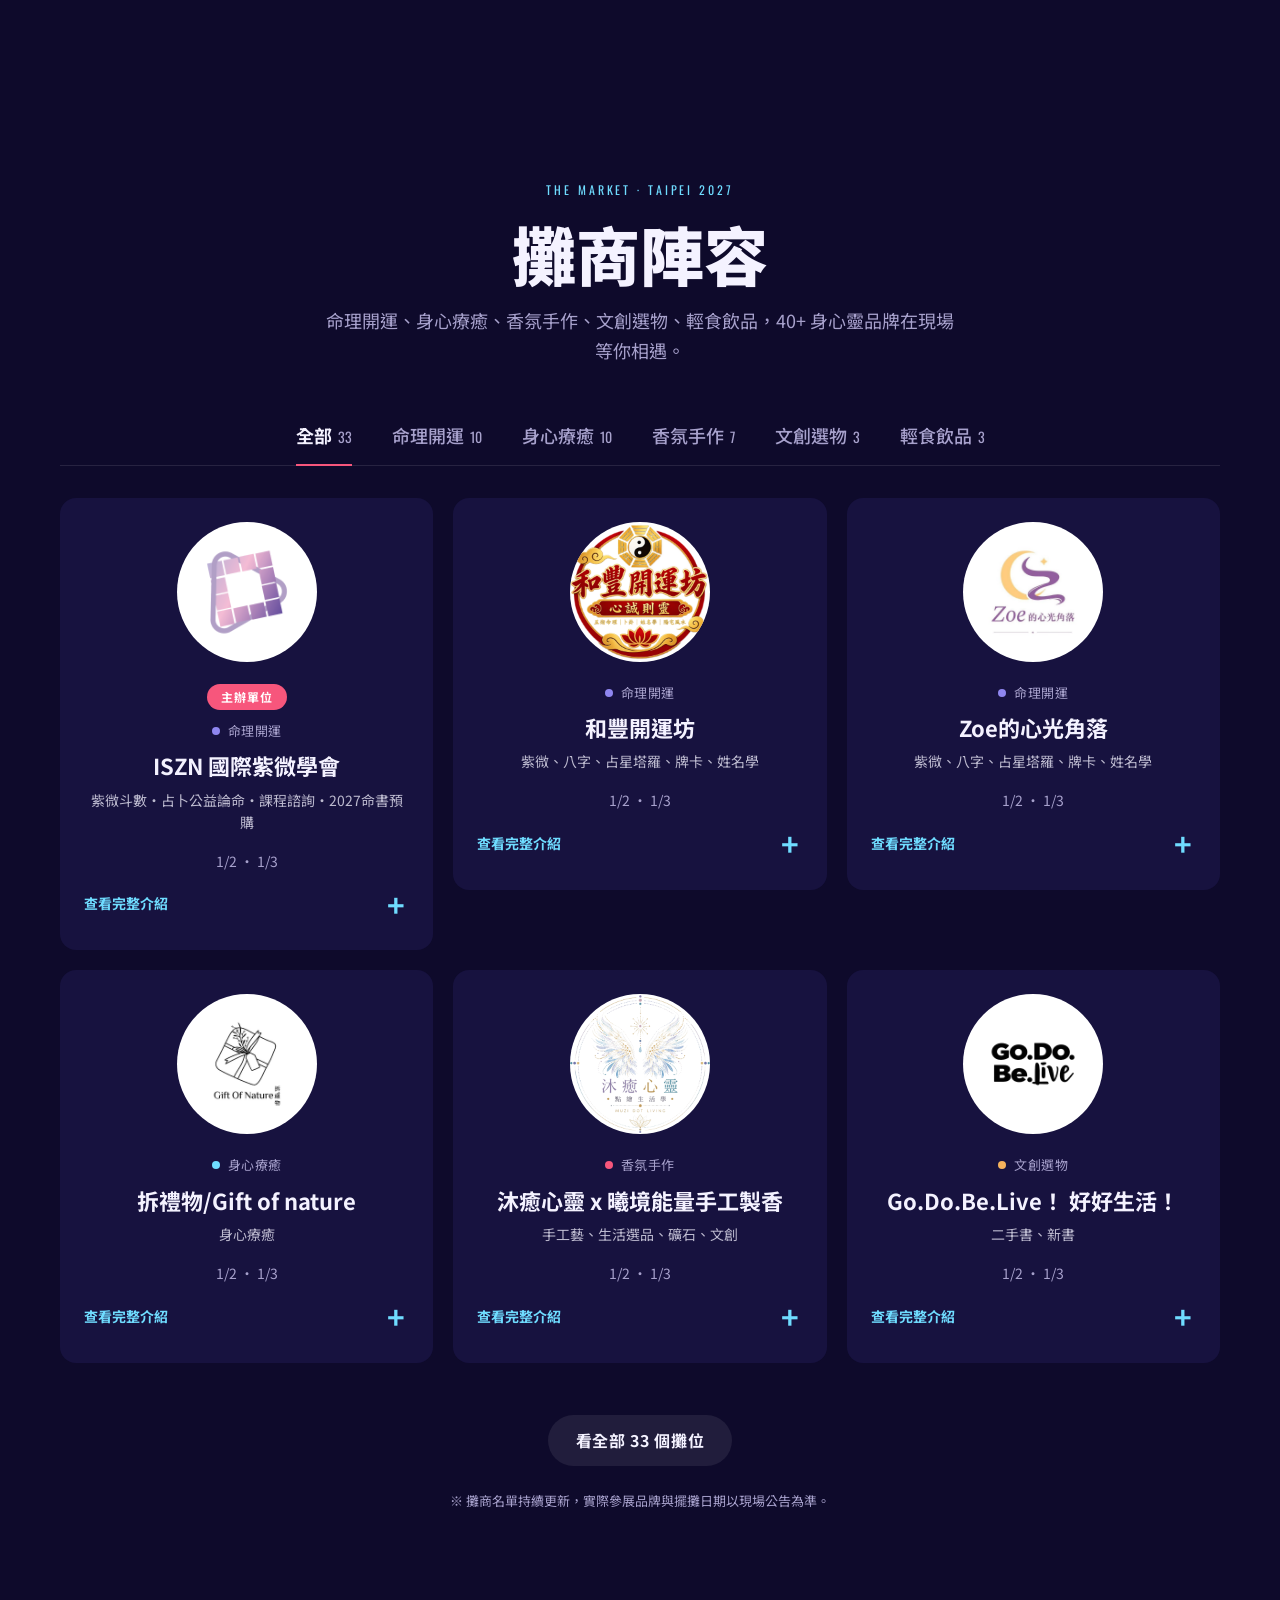
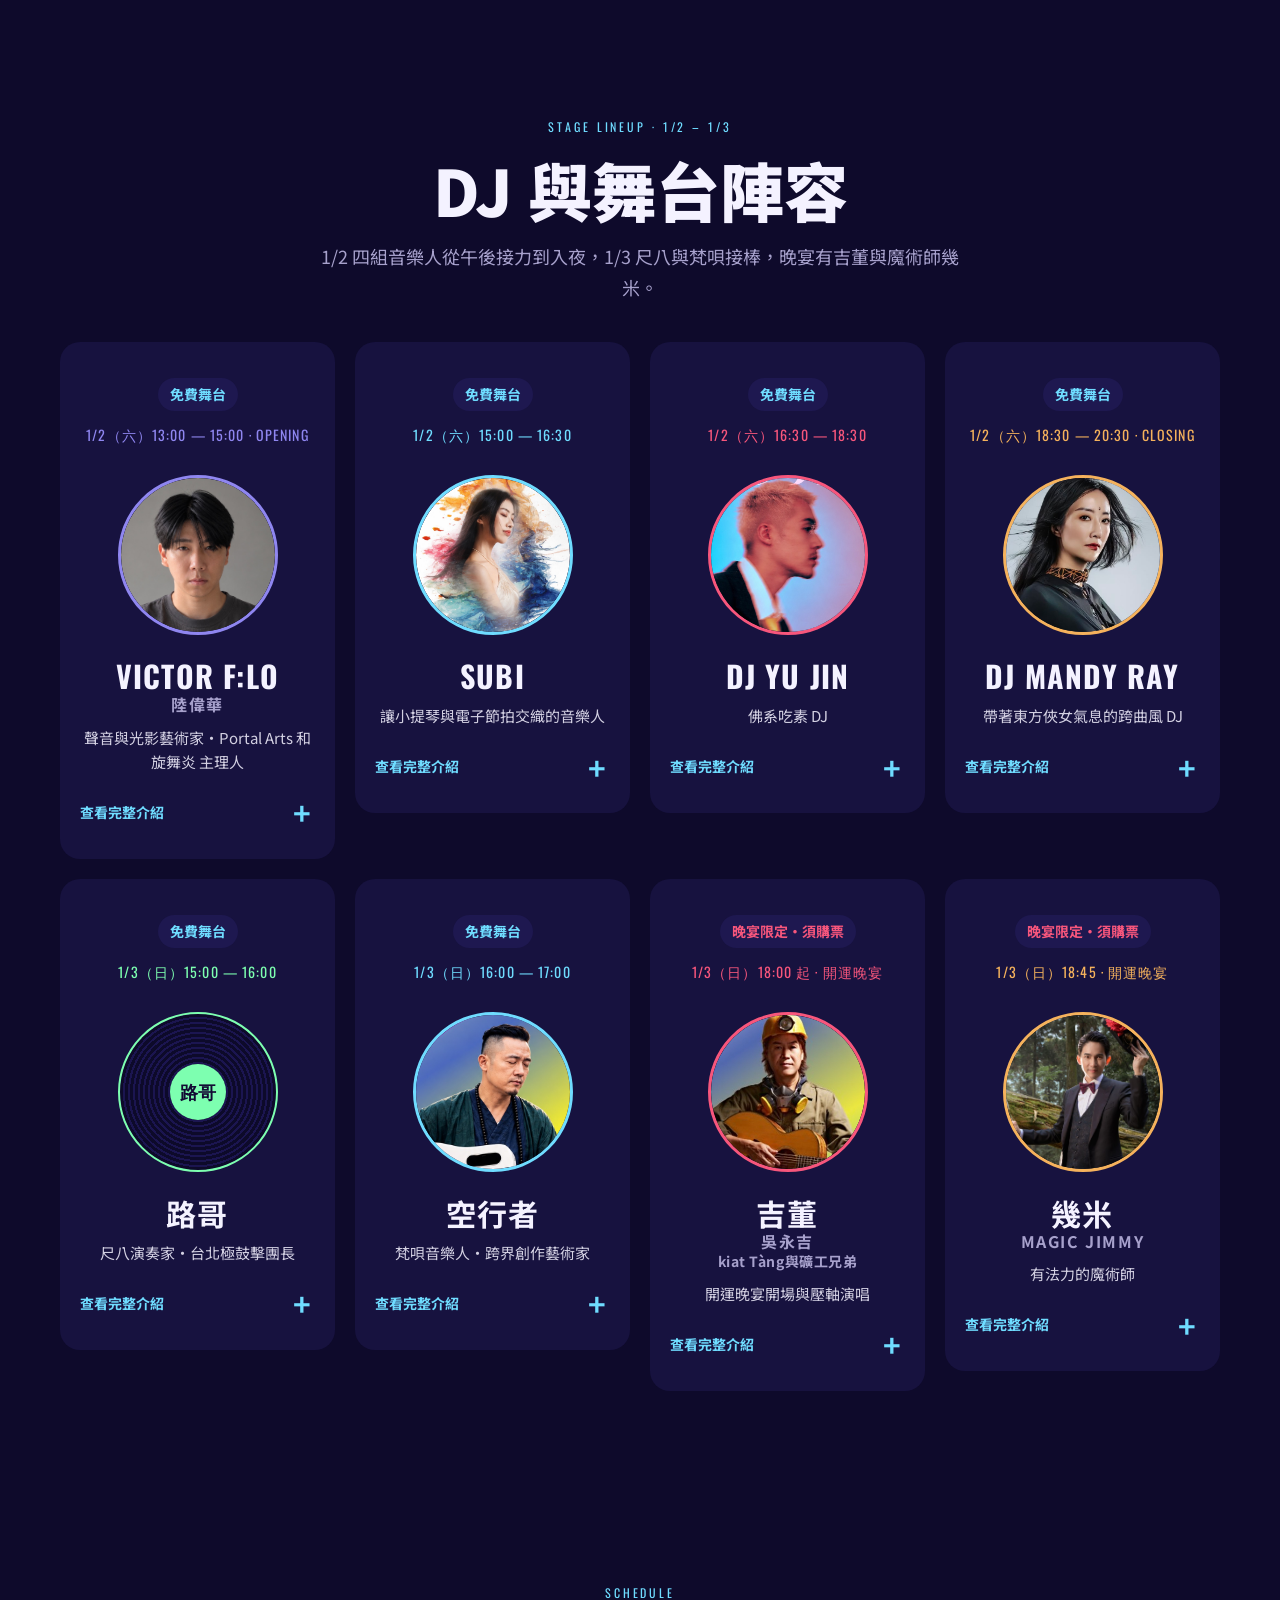
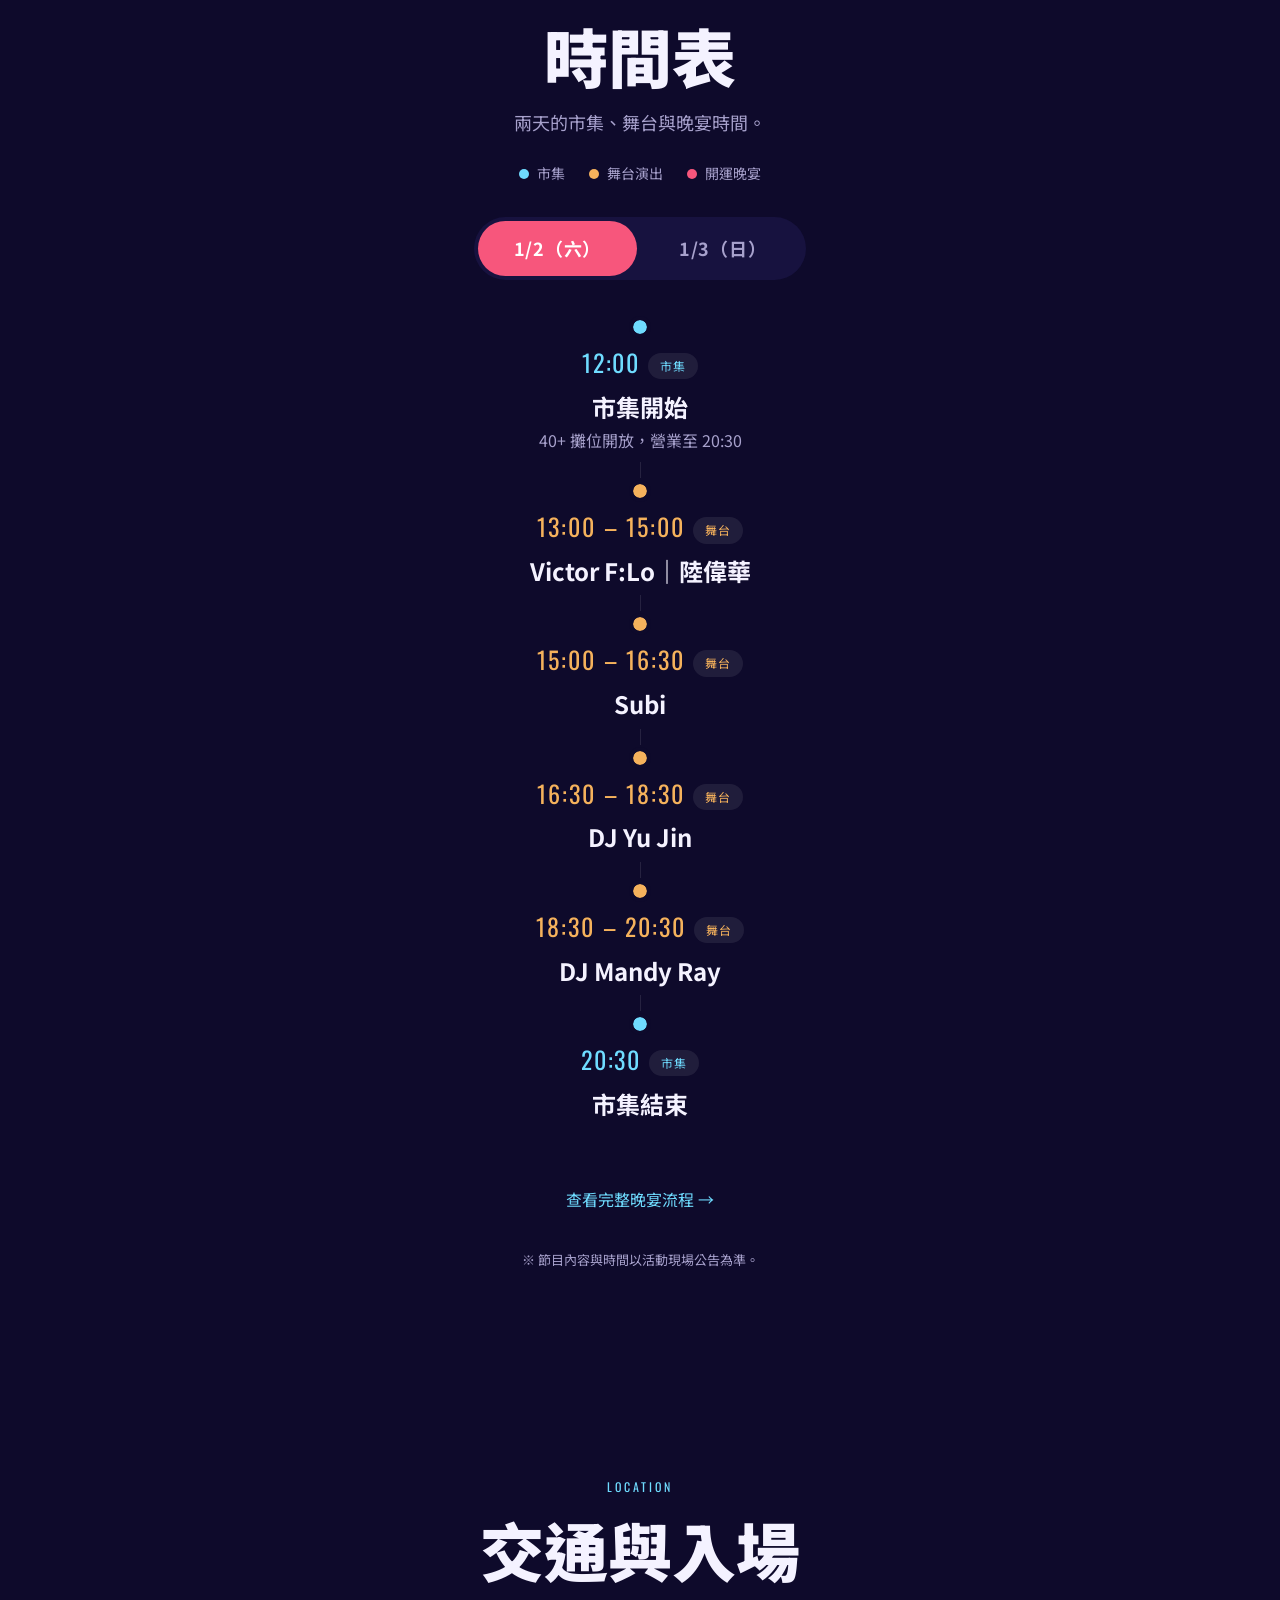
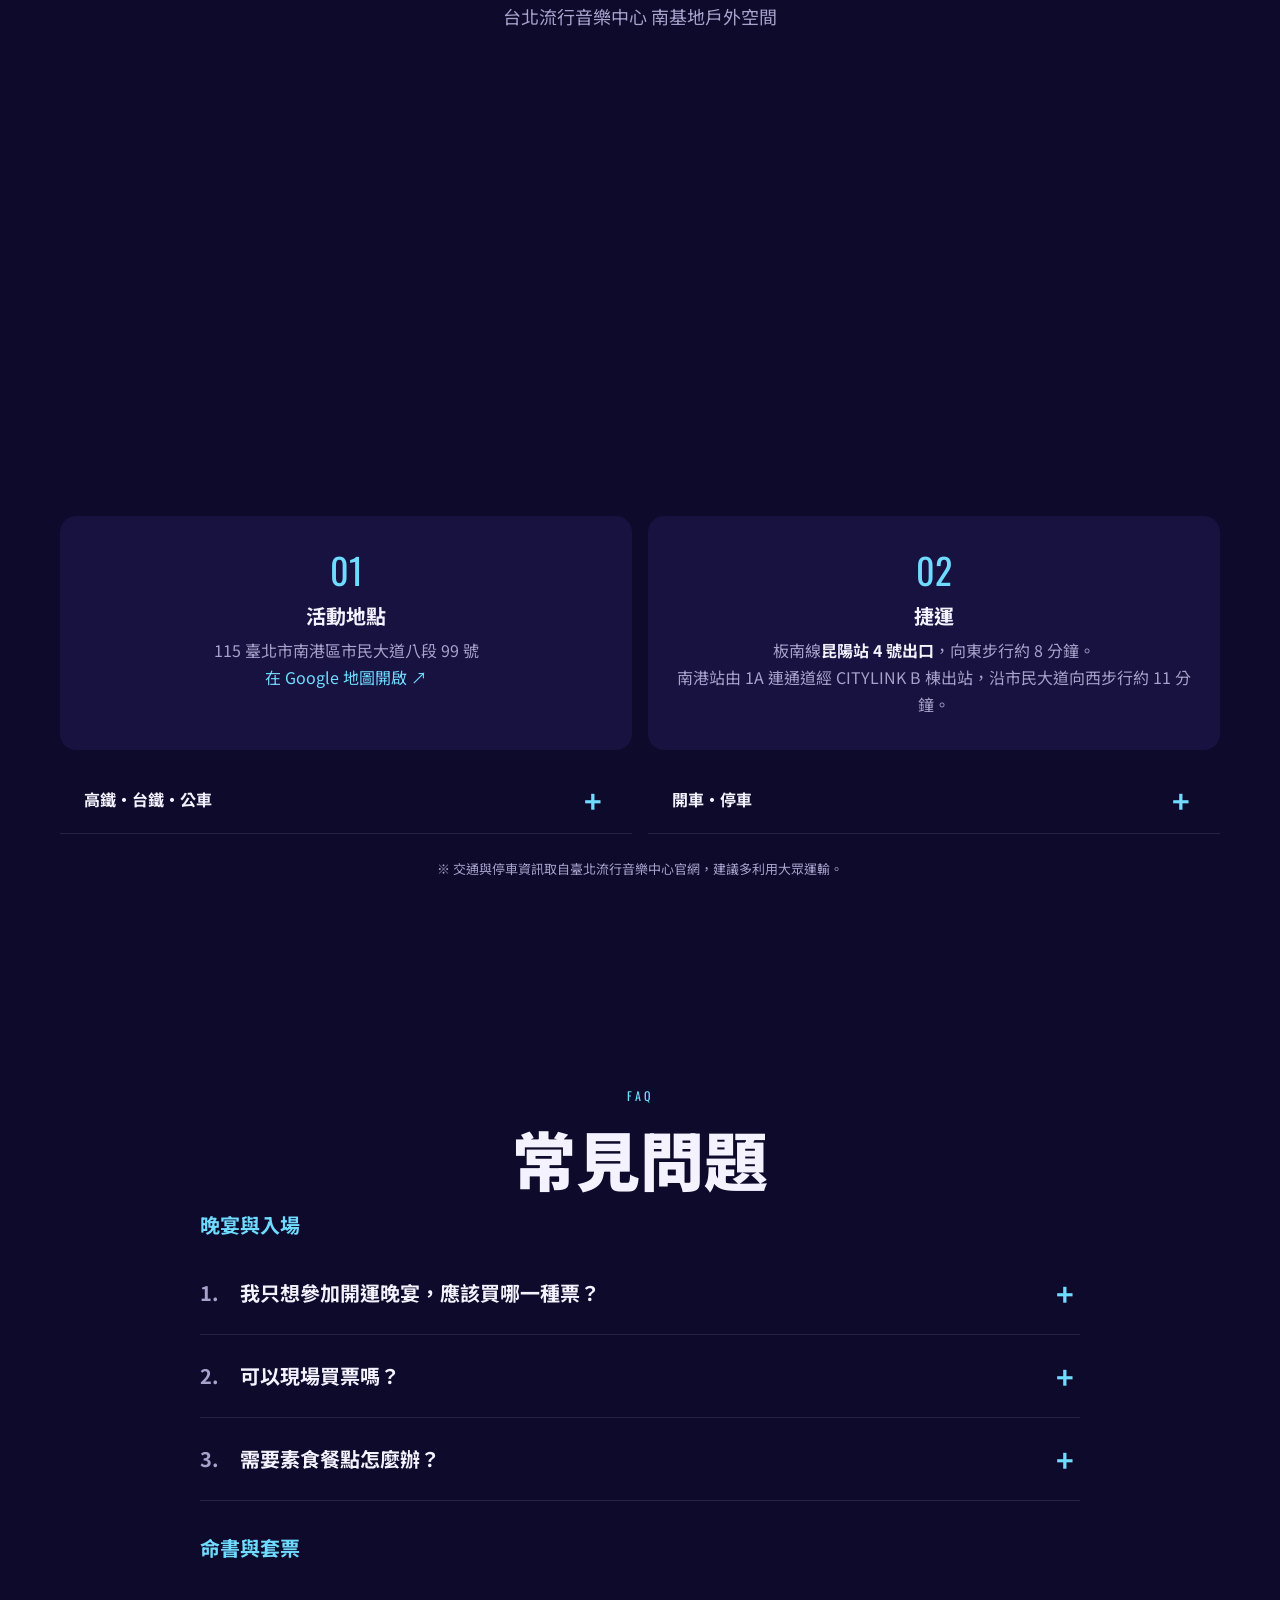
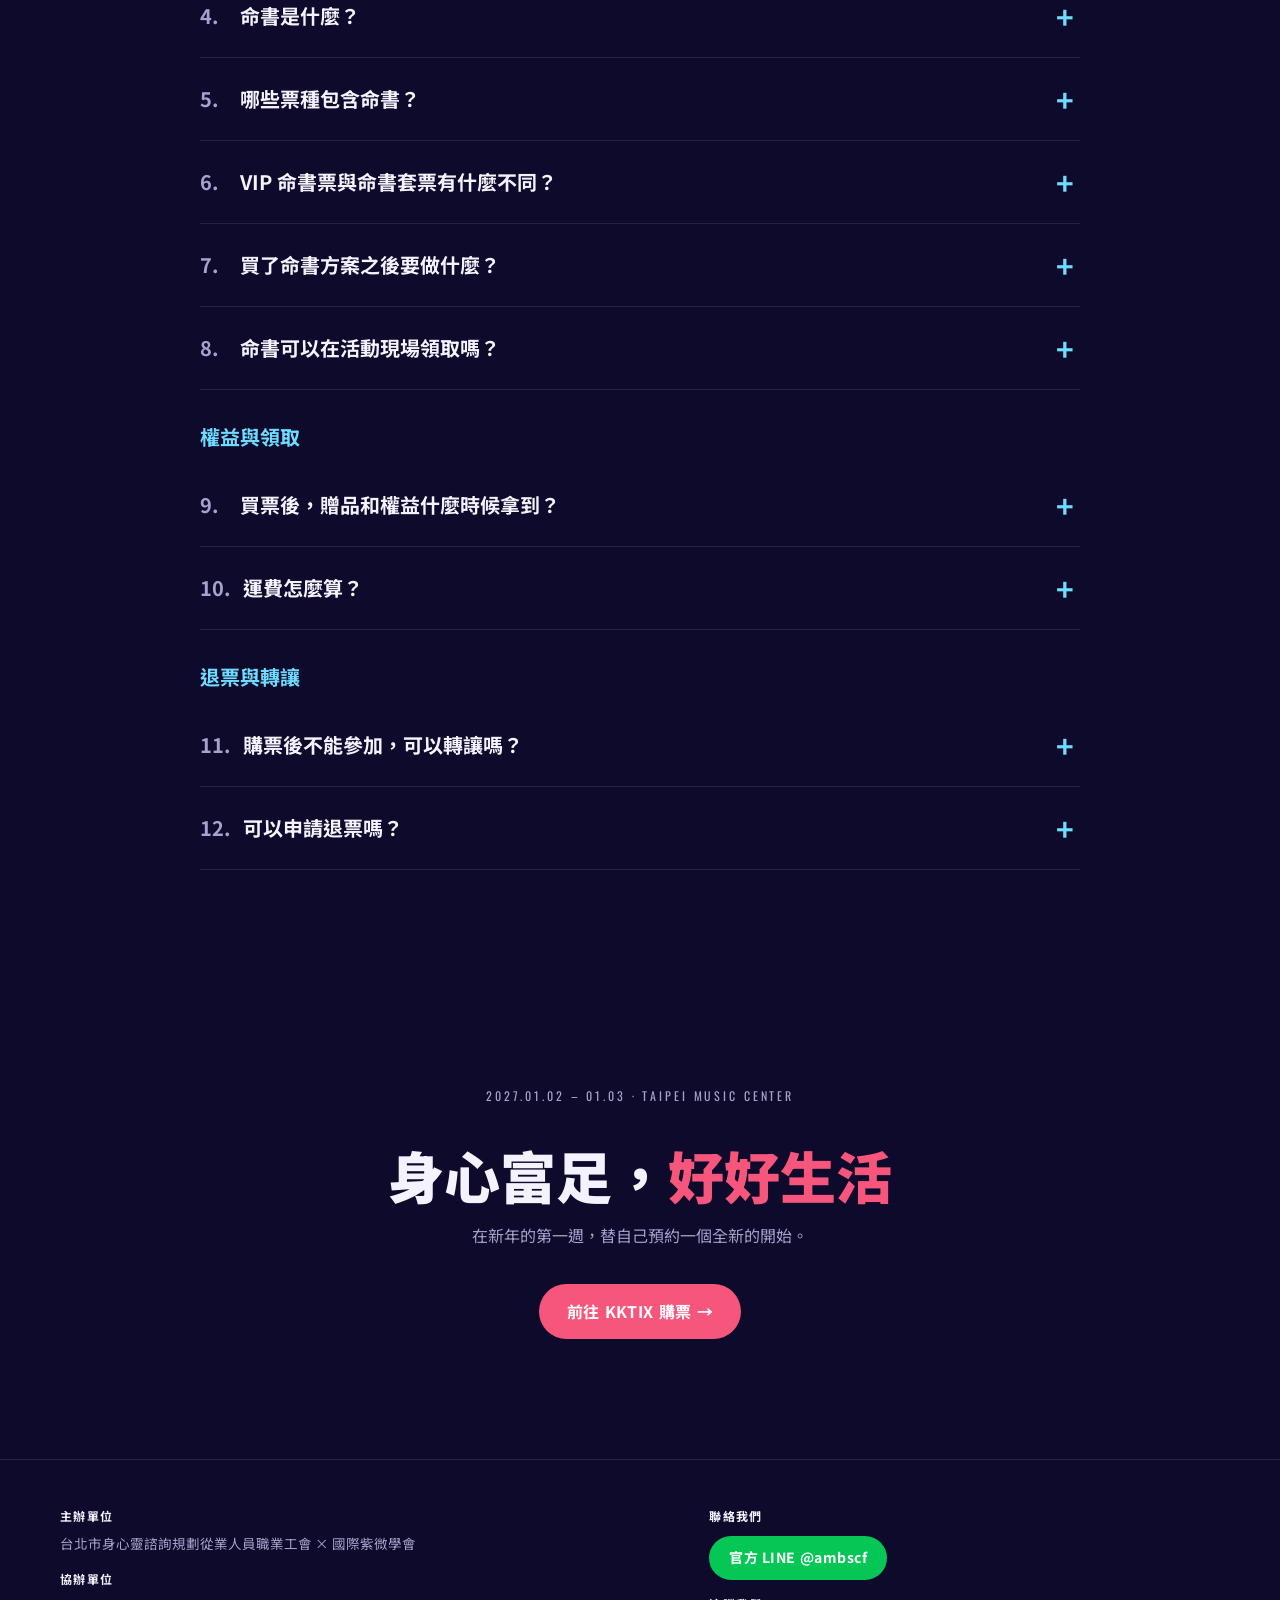
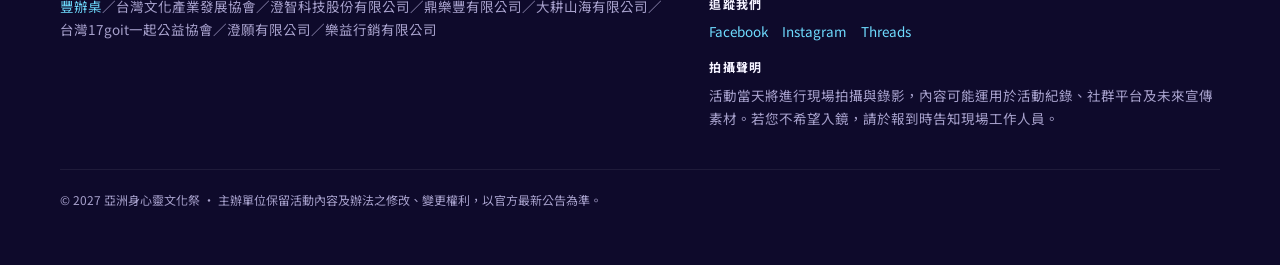
==== commit eaccac10: "SEO／AI 搜尋：新增 llms.txt、攤商與演出者預寫文字、常見問題與晚宴頁結構化資料、首頁描述與 sitemap 更新日期 Co-Authored-By: Claude Opus 5.5 <n" ====
--- a/index.html
+++ b/index.html
@@ -1,11 +1,13 @@
 <!doctype html>
 <html lang="zh-Hant">
 <head>
+<script>document.documentElement.classList.add("js")</script>
+<style>.js .seo-fallback{display:none}</style>
 <meta name="robots" content="index,follow">
 <meta charset="utf-8">
 <meta name="viewport" content="width=device-width, initial-scale=1">
 <title>2027 亞洲身心靈文化祭｜市集 × 千人開運辦桌</title>
-<meta name="description" content="2027 亞洲身心靈文化祭｜1/2–1/3 北流南基地，探索命理、療癒、香氛手作與舞台演出。">
+<meta name="description" content="2027 亞洲身心靈文化祭：2027/1/2（六）–1/3（日）台北流行音樂中心南基地，命理、療癒、香氛手作市集與 DJ 舞台免費入場；1/3 晚上千人開運辦桌需購票。">
 <link rel="icon" href="assets/logo-mark.png">
 <link rel="preconnect" href="https://fonts.googleapis.com">
 <link rel="preconnect" href="https://fonts.gstatic.com" crossorigin>
@@ -824,139 +826,255 @@
 <!-- 結構化資料（活動資料卡），2026-10-22 加。票價或日期改了要一起改 -->
 <script type="application/ld+json" id="event-jsonld">
 {
- "@context": "https://schema.org",
- "@graph": [
-  {
-   "@type": "Event",
-   "@id": "https://asiaspiritfest.com/#event",
-   "name": "2027 亞洲身心靈文化祭",
-   "description": "2027/1/2–1/3 在台北流行音樂中心南基地戶外空間舉辦的身心靈市集與舞台演出，市集免費入場；1/3 開運晚宴（千人辦桌）另行購票。",
-   "url": "https://asiaspiritfest.com/",
-   "image": [
-    "https://asiaspiritfest.com/assets/share/home-photo-logo-20261016.jpg"
-   ],
-   "inLanguage": "zh-Hant",
-   "startDate": "2027-01-02T12:00:00+08:00",
-   "endDate": "2027-01-03T20:30:00+08:00",
-   "eventStatus": "https://schema.org/EventScheduled",
-   "eventAttendanceMode": "https://schema.org/OfflineEventAttendanceMode",
-   "location": {
-    "@type": "Place",
-    "name": "台北流行音樂中心 南基地戶外空間",
-    "address": {
-     "@type": "PostalAddress",
-     "streetAddress": "市民大道八段 99 號",
-     "addressLocality": "南港區",
-     "addressRegion": "臺北市",
-     "addressCountry": "TW"
-    }
-   },
-   "organizer": {
-    "@id": "https://asiaspiritfest.com/#organizer"
-   },
-   "performer": [
+  "@context": "https://schema.org",
+  "@graph": [
     {
-     "@type": "Person",
-     "name": "Victor F:Lo"
+      "@type": "Event",
+      "@id": "https://asiaspiritfest.com/#event",
+      "name": "2027 亞洲身心靈文化祭",
+      "description": "2027/1/2–1/3 在台北流行音樂中心南基地戶外空間舉辦的身心靈市集與舞台演出，市集免費入場；1/3 開運晚宴（千人辦桌）另行購票。",
+      "url": "https://asiaspiritfest.com/",
+      "image": [
+        "https://asiaspiritfest.com/assets/share/home-photo-logo-20261016.jpg"
+      ],
+      "inLanguage": "zh-Hant",
+      "startDate": "2027-01-02T12:00:00+08:00",
+      "endDate": "2027-01-03T20:30:00+08:00",
+      "eventStatus": "https://schema.org/EventScheduled",
+      "eventAttendanceMode": "https://schema.org/OfflineEventAttendanceMode",
+      "location": {
+        "@type": "Place",
+        "name": "台北流行音樂中心 南基地戶外空間",
+        "address": {
+          "@type": "PostalAddress",
+          "streetAddress": "市民大道八段 99 號",
+          "addressLocality": "南港區",
+          "addressRegion": "臺北市",
+          "addressCountry": "TW"
+        }
+      },
+      "organizer": {
+        "@id": "https://asiaspiritfest.com/#organizer"
+      },
+      "performer": [
+        {
+          "@type": "Person",
+          "name": "Victor F:Lo（陸偉華）"
+        },
+        {
+          "@type": "Person",
+          "name": "Subi"
+        },
+        {
+          "@type": "Person",
+          "name": "DJ Yu Jin"
+        },
+        {
+          "@type": "Person",
+          "name": "DJ Mandy Ray"
+        },
+        {
+          "@type": "Person",
+          "name": "空行者"
+        },
+        {
+          "@type": "Person",
+          "name": "吉董（吳永吉）"
+        },
+        {
+          "@type": "Person",
+          "name": "幾米（Magic Jimmy）"
+        }
+      ],
+      "offers": [
+        {
+          "@type": "Offer",
+          "name": "早鳥票（開運晚宴）",
+          "price": "3980",
+          "priceCurrency": "TWD",
+          "availability": "https://schema.org/SoldOut",
+          "url": "https://kktix.com/events/culturalfestival2027/registrations/new",
+          "validFrom": "2026-10-01T00:00:00+08:00",
+          "validThrough": "2026-10-31T23:59:59+08:00"
+        },
+        {
+          "@type": "Offer",
+          "name": "一般票（開運晚宴）",
+          "price": "4680",
+          "priceCurrency": "TWD",
+          "availability": "https://schema.org/InStock",
+          "url": "https://kktix.com/events/culturalfestival2027/registrations/new",
+          "validFrom": "2026-11-01T00:00:00+08:00",
+          "validThrough": "2027-01-02T23:59:59+08:00"
+        },
+        {
+          "@type": "Offer",
+          "name": "命書套票",
+          "price": "6600",
+          "priceCurrency": "TWD",
+          "availability": "https://schema.org/InStock",
+          "url": "https://kktix.com/events/culturalfestival2027/registrations/new",
+          "validFrom": "2026-09-01T00:00:00+08:00",
+          "validThrough": "2027-01-02T23:59:59+08:00"
+        },
+        {
+          "@type": "Offer",
+          "name": "VIP 命書票",
+          "price": "10400",
+          "priceCurrency": "TWD",
+          "availability": "https://schema.org/InStock",
+          "url": "https://kktix.com/events/culturalfestival2027/registrations/new",
+          "validFrom": "2026-09-01T00:00:00+08:00",
+          "validThrough": "2027-01-02T23:59:59+08:00"
+        },
+        {
+          "@type": "Offer",
+          "name": "十人團體桌",
+          "price": "39800",
+          "priceCurrency": "TWD",
+          "availability": "https://schema.org/InStock",
+          "url": "https://kktix.com/events/culturalfestival2027/registrations/new",
+          "validFrom": "2026-09-01T00:00:00+08:00",
+          "validThrough": "2027-01-02T23:59:59+08:00"
+        },
+        {
+          "@type": "Offer",
+          "name": "命書＋趨勢影片組合（不含晚宴）",
+          "price": "5300",
+          "priceCurrency": "TWD",
+          "availability": "https://schema.org/InStock",
+          "url": "https://kktix.com/events/culturalfestival2027/registrations/new",
+          "validFrom": "2026-09-01T00:00:00+08:00",
+          "validThrough": "2027-01-02T23:59:59+08:00"
+        }
+      ]
     },
     {
-     "@type": "Person",
-     "name": "Subi"
+      "@type": "Organization",
+      "@id": "https://asiaspiritfest.com/#organizer",
+      "name": "亞洲身心靈文化祭主辦單位（台北市身心靈諮詢規劃從業人員職業工會 × 國際紫微學會）",
+      "url": "https://asiaspiritfest.com/",
+      "logo": "https://asiaspiritfest.com/assets/logo-mark.png",
+      "sameAs": [
+        "https://www.facebook.com/ambscf",
+        "https://www.instagram.com/ambscfestival/",
+        "https://www.threads.com/@ambscfestival",
+        "https://lin.ee/wRx6bWV"
+      ],
+      "contactPoint": {
+        "@type": "ContactPoint",
+        "contactType": "customer service",
+        "url": "https://lin.ee/wRx6bWV",
+        "availableLanguage": [
+          "zh-Hant"
+        ]
+      }
+    }
+  ]
+}
+</script>
+<script type="application/ld+json" id="faq-jsonld">
+{
+  "@context": "https://schema.org",
+  "@type": "FAQPage",
+  "mainEntity": [
+    {
+      "@type": "Question",
+      "name": "我只想參加開運晚宴，應該買哪一種票？",
+      "acceptedAnswer": {
+        "@type": "Answer",
+        "text": "早鳥票已於 10/31 23:59 結束。只想參加開運晚宴，請選一般票，每人 NT$4,680，1/2 23:59 截止。請至 KKTIX 售票頁 購買。包含晚宴一般席位，可享十道客家宴席、吉董演唱、幾米魔術與晚宴抽獎。"
+      }
     },
     {
-     "@type": "Person",
-     "name": "DJ Yu Jin"
+      "@type": "Question",
+      "name": "可以現場買票嗎？",
+      "acceptedAnswer": {
+        "@type": "Answer",
+        "text": "建議提前於 KKTIX 完成線上購票。各票種及桌次數量有限，現場是否開放售票，將視活動當日狀況及主辦單位公告為準。"
+      }
     },
     {
-     "@type": "Person",
-     "name": "DJ Mandy Ray"
-    }
-   ],
-   "offers": [
-    {
-     "@type": "Offer",
-     "name": "早鳥票（開運晚宴）",
-     "price": "3980",
-     "priceCurrency": "TWD",
-     "availability": "https://schema.org/SoldOut",
-     "url": "https://kktix.com/events/culturalfestival2027/registrations/new",
-     "validFrom": "2026-10-01T00:00:00+08:00",
-     "validThrough": "2026-10-31T23:59:59+08:00"
+      "@type": "Question",
+      "name": "需要素食餐點怎麼辦？",
+      "acceptedAnswer": {
+        "@type": "Answer",
+        "text": "請在購票備註中填寫「素食」。素食貴賓將統一安排於素食桌，席次有限，未事先備註者，恕無法保證現場臨時更換。"
+      }
     },
     {
-     "@type": "Offer",
-     "name": "一般票（開運晚宴）",
-     "price": "4680",
-     "priceCurrency": "TWD",
-     "availability": "https://schema.org/InStock",
-     "url": "https://kktix.com/events/culturalfestival2027/registrations/new",
-     "validFrom": "2026-11-01T00:00:00+08:00",
-     "validThrough": "2027-01-02T23:59:59+08:00"
+      "@type": "Question",
+      "name": "命書是什麼？",
+      "acceptedAnswer": {
+        "@type": "Answer",
+        "text": "2027 個人命書是依你的出生時間排出紫微斗數命盤後製作的年度運勢書，由大耕老師審定，近百頁，包含全年運勢重點與 12 個月逐月提醒，提供紙本與電子版。命書依下單順序製作，越早訂購、越早收到；購買後請完成幸運點註冊與問問開通，才能開始製作。"
+      }
     },
     {
-     "@type": "Offer",
-     "name": "命書套票",
-     "price": "6600",
-     "priceCurrency": "TWD",
-     "availability": "https://schema.org/InStock",
-     "url": "https://kktix.com/events/culturalfestival2027/registrations/new",
-     "validFrom": "2026-09-01T00:00:00+08:00",
-     "validThrough": "2027-01-02T23:59:59+08:00"
+      "@type": "Question",
+      "name": "哪些票種包含命書？",
+      "acceptedAnswer": {
+        "@type": "Answer",
+        "text": "「命書＋趨勢影片組合」「命書套票」「VIP 命書票」三種包含完整命書。一般開運晚宴票與十人團體桌提供的是「命書折抵券 500 元」，不等同於已購買完整命書。"
+      }
     },
     {
-     "@type": "Offer",
-     "name": "VIP 命書票",
-     "price": "10400",
-     "priceCurrency": "TWD",
-     "availability": "https://schema.org/InStock",
-     "url": "https://kktix.com/events/culturalfestival2027/registrations/new",
-     "validFrom": "2026-09-01T00:00:00+08:00",
-     "validThrough": "2027-01-02T23:59:59+08:00"
+      "@type": "Question",
+      "name": "VIP 命書票與命書套票有什麼不同？",
+      "acceptedAnswer": {
+        "@type": "Answer",
+        "text": "VIP 命書票除了包含命書及趨勢影片，另享有靠近舞台的 VIP 席位、香氛蠟燭、VIP 專屬抽獎券、VIP 加碼抽獎券與幸運點 12,000 點。命書套票為一般席位，贈送幸運點 10,000 點。"
+      }
     },
     {
-     "@type": "Offer",
-     "name": "十人團體桌",
-     "price": "39800",
-     "priceCurrency": "TWD",
-     "availability": "https://schema.org/InStock",
-     "url": "https://kktix.com/events/culturalfestival2027/registrations/new",
-     "validFrom": "2026-09-01T00:00:00+08:00",
-     "validThrough": "2027-01-02T23:59:59+08:00"
+      "@type": "Question",
+      "name": "買了命書方案之後要做什麼？",
+      "acceptedAnswer": {
+        "@type": "Answer",
+        "text": "付款後，請由實際使用命書的人用自己的帳號註冊幸運點，再用同一個帳號開通問問、填寫出生資料並生成命盤，主辦單位才能確認資料並製作命書。圖解步驟請看 命書購後必做。"
+      }
     },
     {
-     "@type": "Offer",
-     "name": "命書＋趨勢影片組合（不含晚宴）",
-     "price": "5300",
-     "priceCurrency": "TWD",
-     "availability": "https://schema.org/InStock",
-     "url": "https://kktix.com/events/culturalfestival2027/registrations/new",
-     "validFrom": "2026-09-01T00:00:00+08:00",
-     "validThrough": "2027-01-02T23:59:59+08:00"
+      "@type": "Question",
+      "name": "命書可以在活動現場領取嗎？",
+      "acceptedAnswer": {
+        "@type": "Answer",
+        "text": "命書需完成資料確認後安排製作，交付時間與領取方式以主辦單位後續通知為準。"
+      }
+    },
+    {
+      "@type": "Question",
+      "name": "買票後，贈品和權益什麼時候拿到？",
+      "acceptedAnswer": {
+        "@type": "Answer",
+        "text": "贈品依購買票種提供，寄送或現場領取方式以購票後通知為準；幸運點・命書折抵券 500 元：2027/1/5 起陸續發放，無法在本次活動中使用。詳細權益與相關公告請見 KKTIX 售票頁。"
+      }
+    },
+    {
+      "@type": "Question",
+      "name": "運費怎麼算？",
+      "acceptedAnswer": {
+        "@type": "Answer",
+        "text": "寄送地區、運費及是否可改為現場領取，請參閱 KKTIX 售票頁 的相關公告；如有特殊需求，請洽官方 LINE @ambscf 確認。"
+      }
+    },
+    {
+      "@type": "Question",
+      "name": "購票後不能參加，可以轉讓嗎？",
+      "acceptedAnswer": {
+        "@type": "Answer",
+        "text": "有效票券可轉讓，但個人化命書、點數等權益不一定能隨票轉移。資料變更期限與辦理方式，請見 KKTIX 售票頁。"
+      }
+    },
+    {
+      "@type": "Question",
+      "name": "可以申請退票嗎？",
+      "acceptedAnswer": {
+        "@type": "Answer",
+        "text": "退票申請方式、期限及手續費，請以 KKTIX 售票頁 的最新公告與購票規則為準。"
+      }
     }
-   ]
-  },
-  {
-   "@type": "Organization",
-   "@id": "https://asiaspiritfest.com/#organizer",
-   "name": "亞洲身心靈文化祭主辦單位（台北市身心靈諮詢規劃從業人員職業工會 × 國際紫微學會）",
-   "url": "https://asiaspiritfest.com/",
-   "logo": "https://asiaspiritfest.com/assets/logo-mark.png",
-   "sameAs": [
-    "https://www.facebook.com/ambscf",
-    "https://www.instagram.com/ambscfestival/",
-    "https://www.threads.com/@ambscfestival",
-    "https://lin.ee/wRx6bWV"
-   ],
-   "contactPoint": {
-    "@type": "ContactPoint",
-    "contactType": "customer service",
-    "url": "https://lin.ee/wRx6bWV",
-    "availableLanguage": [
-     "zh-Hant"
-    ]
-   }
-  }
- ]
+  ]
 }
 </script>
 </head>
@@ -1107,7 +1225,10 @@
     <h2 class="rv">攤商陣容</h2>
     <p class="lead rv">命理開運、身心療癒、香氛手作、文創選物、輕食飲品，40+ 身心靈品牌在現場等你相遇。</p>
     <div class="chips rv" id="chips"></div>
-    <div class="vgrid" id="vgrid"></div>
+    <div class="vgrid" id="vgrid"><!--seo:vendors--><div class="seo-fallback"><article><h3>ISZN 國際紫微學會</h3><p>命理開運｜1/2、1/3｜紫微斗數・占卜公益論命・課程諮詢・2027命書預購</p><p>帶一個問題來，讓老師用紫微斗數或占卜陪你看清楚。現場提供公益論命、課程諮詢與 2027 個人客製化命書預購，想學命理也能從這裡開始。華人最大傳統文化與命理教學機構，2015 年由大耕老師創辦，結業授證全球學員上萬人次。</p><a href="https://linkgoods.com/dageng">品牌網站／社群</a></article><article><h3>和豐開運坊</h3><p>命理開運｜1/2、1/3｜紫微、八字、占星塔羅、牌卡、姓名學</p><p>文王卦米卦、籖卦、八字、生肖姓名學</p><a href="https://www.instagram.com/y2288181">品牌網站／社群</a></article><article><h3>Zoe的心光角落</h3><p>命理開運｜1/2、1/3｜紫微、八字、占星塔羅、牌卡、姓名學</p><p>Zoe 以塔羅占卜與身心靈陪伴為核心，希望用貼近日常、容易理解的方式，陪伴每個人整理當下的困惑與方向。除了塔羅占卜，也提供盧恩符文、與個人陪伴服務，並製作魔法蠟燭、能量噴霧、水晶等能量商品，讓占卜與療癒更自然地融入生活。</p><a href="https://www.instagram.com/zoe_tarot_8">品牌網站／社群</a></article><article><h3>拆禮物/Gift of nature</h3><p>身心療癒｜1/2、1/3｜身心療癒</p><p>從生命靈數認識自己，從水晶探索更多可能，也陪你在喜歡的事裡，找到自己的方向。 「拆禮物」Gift of Nature，陪你拆開無限的可能，不只是水晶與命盤，更是那些還沒被看見的自己，以及人生裡更多值得探索的可能。</p><a href="https://www.instagram.com/lovewz.nature/">品牌網站／社群</a></article><article><h3>沐癒心靈 x 曦境能量手工製香</h3><p>香氛手作｜1/2、1/3｜手工藝、生活選品、礦石、文創</p><p>陪伴 × 探索 × 表達 × 創造 × 整合 以點點色彩曼陀羅為核心 結合多元藝術與生活覺察 在創作中探索、表達自己 並創造屬於自己的生命色彩</p><a href="https://www.instagram.com/muzi_dotliving">品牌網站／社群</a></article><article><h3>Go.Do.Be.Live！ 好好生活！</h3><p>文創選物｜1/2、1/3｜二手書、新書</p><p>我是Annie，Go.Do.Be.Live!的創辦人兼作者。我於2020年創立了這個品牌，因為我希望將自主學習變成一種創意且易於使用的方法。 無論您是在辦公桌前、咖啡館的靜謐角落，還是在探索世界，我的創意卡片都能幫助您撥開迷霧，找到正確的答案。 每張卡片都是我親手繪製的。我相信匠心獨運，因為它體現了專注和個人努力。絕不使用人工智慧！每幅插圖都旨在激發特定的靈感，幫助您擺脫停滯不前的狀態，走向充滿力量的生活。 我們的產品已在台灣、東亞、美國和澳洲售出超過18,000套。該品牌已成功完成五次眾籌活動，籌集資金超過460萬新台幣。 Pinkoi商店已於2023年上線。 我將引導您掌控自己的成長和成功。</p><a href="https://www.godobelive.com/">品牌網站／社群</a></article><article><h3>Lilly</h3><p>香氛手作｜1/2、1/3｜客製化能量手串、客製化能量調香水</p><p>翻轉傳統意象，讓隨身守護成為你的專屬時尚 堅持客製化，每一條手串、每一瓶調香水都是獨一無二不重覆、不復刻，打造個人能量。</p><a href="https://www.instagram.com/lilly08082026">品牌網站／社群</a></article><article><h3>1x🌏life</h3><p>身心療癒｜1/2、1/3｜希塔療癒、能量療癒</p><p>療癒90%的潛意識信念與感受，用1成輕鬆的意識，活出美好的生命～ 更放鬆的回到自己的心，回到內在的寧靜，透過希塔療癒的冥想方式，在無條件的愛裡，清理限制性的信念、感受，請萬有源頭下載新的美好信念與感覺，用更純粹的愛愛自己</p><a href="https://www.instagram.com/1xlife/">品牌網站／社群</a></article><article><h3>身心靈創製所</h3><p>命理開運｜1/2、1/3｜生命藍圖數字解析、牌卡、魔法鹽魔法蠟燭</p><p>身心靈創製所，是一個融合心理成長、靈性探索、生命教育與生活創作的陪伴空間。 我們透過課程、工作坊、牌卡與引導式對話，陪伴你看見內在情緒與生命經驗，理解關係中的課題，重新連結自己的力量。 這裡不急著給出標準答案，而是溫柔陪你傾聽自己、接納自己，在每一次覺察與選擇中，活得更真實、更自在，也一步步靠近愛與完整。</p><a href="https://www.instagram.com/h_y_f___">品牌網站／社群</a></article><article><h3>命理森活學苑＆沅然之所</h3><p>命理開運｜1/2｜奇門八字、五行手鏈、開運物品</p><p>命理森活 八字看底牌，奇門看時機。我們提供八字與奇門遁甲諮詢，並出具正式報告書，讓分析看得懂、帶得走。不談吉凶恐嚇，只回答一件事：以你的條件，這一步怎麼走最省力。命理是決策的參考座標，方向盤始終在你手上。 沅然之所 別人戴什麼，跟你適合什麼是兩件事。我們先看你的五行結構，再依喜用神配置材質與色系；天然石材、紮實編製，並附配戴與保養說明。器物只是載體，配得對，才有意義</p><a href="https://chenshen33.liyang.international/">品牌網站／社群</a></article><article><h3>台灣多元文化與人才發展協會- 月老來電</h3><p>輕食飲品｜1/2、1/3｜果昔飲品/ 奇門遁甲/馬雅曆法/通靈問事/珊瑚玉及手作</p><p>月老來電是以東方神明文化-月老為核心，創造人與人間的串連交流、學習與生活的溫暖空間。從主打餐飲巴西莓碗、空間租借到多元活動，融合靈性與財商教育，攜手台灣多元文化與人才發展協會，投入人才培育與創業發展，讓每位有緣的朋友可以有形與無形都圓滿！</p><a href="https://www.instagram.com/yuelaoonline">品牌網站／社群</a></article><article><h3>Medi Journey｜人生翻譯所</h3><p>命理開運｜1/2、1/3｜紫微、八字、占星塔羅、牌卡、姓名學</p><p>Medi Journey 從「Meditation 覺察」出發，是一個關於生命探索與自我理解的品牌。 我們將占星、牌卡與生命覺察作為閱讀人生的不同語言，陪伴人們重新看見自己正在經歷的關係、選擇、轉變與生命階段。 這次以「人生翻譯所」為主題來到文化祭，希望把占星與牌卡帶回日常生活：不急著預測答案，而是透過一場對話，整理此刻的自己，看見原本可能忽略的線索。</p><a href="https://www.instagram.com/medijourney7/">品牌網站／社群</a></article><article><h3>品萱佛觀音問事（品萱能量中心）</h3><p>命理開運｜1/2、1/3｜紫微、八字、占星塔羅、牌卡、姓名學</p><p>為您提供身心靈檢測問事諮詢 #讓能量提升你的境界、思維、格局、實力、貴人、財富 #連結富貴生基風水讓你每天充滿正能量 #真心誠意就能看見日出 #我要我的幸福</p><a href="https://www.facebook.com/share/1D2A2YiFXo/">品牌網站／社群</a></article><article><h3>神道本店</h3><p>香氛手作｜1/2、1/3｜手工藝、生活選品、礦石、文創</p><p>我們是來自香港的珠串小店，主要銷售日本銘石與日本銘木等日本製品，我們也是香港首間及引入日本銘石和日本銘木的授權代理店家。由疫情至今已經營六年。</p><a href="https://www.instagram.com/shinto_ishitoki_">品牌網站／社群</a></article><article><h3>Pokha缽卡先生-頌缽臻藏中心</h3><p>身心療癒｜1/2、1/3｜頌缽、銅鑼、音療、線香、面膜</p><p>缽卡先生頌缽臻藏中心，專注於尼泊爾手工頌缽、銅鑼與聲音文化，結合臻藏選缽、頌缽音浴、銅鑼音浴及專業教學，打造融合聲音、文化與身心放鬆的體驗空間。 每一只頌缽都有獨特的聲音與共鳴，透過專業引導，讓人重新感受聲音與自己的連結。從收藏一只好缽，到享受一段寧靜時光，讓頌缽走進更多人的生活。</p><a href="https://www.instagram.com/nepaltaiwan/">品牌網站／社群</a></article><article><h3>零壹象限</h3><p>身心療癒｜1/2、1/3｜精油、頌缽、音療、按摩、瑜伽</p><p>零壹象限 ｜從0到1的創造與顯化｜ 音流・香道・內在梳理 在與心的對話里，活成心之所向 讓你回到自己的頻率</p><a href="https://www.instagram.com/zeroone_space/">品牌網站／社群</a></article><article><h3>澄空</h3><p>身心療癒｜1/2、1/3｜寧靜碰觸(身體工作)</p><p>澄空，是一個以「身體覺察、臨在與陪伴」為核心的身心照顧。 我們相信，身體收藏著生命中的喜怒哀樂，而療癒不一定是急著改變或解決什麼，有時只是需要一個安全而溫柔的空間，讓自己慢下來，被好好地傾聽與承接。 澄空透過溫柔、臨在與不評判的陪伴，提供寧靜碰觸、LomiLomi、澄心與臼井靈氣等服務，邀請人們重新感受身體、靠近內在，讓忙碌的步調逐漸緩下來，找回屬於自己的節奏。 希望透過每一次的相遇，讓人有一段時間可以回到自己、感受自己，也讓身體被好好地照顧。 讓一切到來，溫柔回應。 在澄空，我們陪你慢慢走。</p><a href="https://www.clarify-sky.com/">品牌網站／社群</a></article><article><h3>Karpa Light Space 麗塔療瑜空間</h3><p>身心療癒｜1/2、1/3｜希塔、頌缽、能量療癒、水晶</p><p>Karpa Light Space 麗塔療瑜空間，是一個陪伴你回到自己、重新理解自己的療癒空間。當工作、關係、情緒或人生模式不斷重複，也許真正需要的不是更努力，而是看見內在尚未被理解的自己。透過希塔、頌缽、瑜伽與能量療癒，陪你從覺察走向轉化，鬆開舊有信念，在愛、慈悲與界線中，重新選擇想要的人生。</p><a href="https://www.facebook.com/RitaKIDSYOGA">品牌網站／社群</a></article><article><h3>靈魂實踐家</h3><p>文創選物｜1/2、1/3｜各式桌遊</p><p>靈魂實踐家是一個結合自我探索、心理與身心靈工具，以及 AI 科技的生命實踐品牌。**我們將占星、牌卡、生命數字、心理學、NLP、孫子兵法等跨領域知識，轉化為可…</p><a href="https://www.facebook.com/soul.reacher2024">品牌網站／社群</a></article><article><h3>蒔青光域</h3><p>身心療癒｜1/2、1/3｜花精</p><p>蒔青光域由創辦人寶菈一手打造，是臺灣在地身心靈療癒花精品牌。獨創「光臨花精」系統，由創辦人選用臺灣在地生長、無毒、無藥、無肥、野生或有機植物，全程手工製作，以陽光、土地能量、愛與花朵的祝福，保存花朵獨特精微的頻率，將臺灣土地孕育的植物能量完整呈現於花精之中。
+蒔青光域相信，每個人都有屬於自己命定的花精，願以花精純粹的能量撫慰人心，傳遞來自花朵、植物與土地的愛與祝福。</p><a href="https://www.mglightrealm.com/">品牌網站／社群</a></article><article><h3>紫微抖樹洞</h3><p>命理開運｜1/2、1/3｜紫微、八字、占星塔羅、牌卡、姓名學</p><p>這是在現代忙碌生活中的心靈避風港-《紫微抖樹洞(Shake Shake)》 我們打破傳統命理嚴肅迷信的框架,以幽默易懂的方式,為您開啟一扇探索生命狀態的窗。 …</p><a href="https://www.facebook.com/profile.php?id=61593556404196">品牌網站／社群</a></article><article><h3>SEE ME◆真彩奧藝◆靈魂存檔站</h3><p>身心療癒｜1/2、1/3｜能量繪圖、能量療育、調頻精油、調頻蠟燭、光場掃描圖</p><p>我們是三個用不同能量語言來協助陪伴你看見內在的療癒品牌，從能量場的掃描認識自己、天使靈氣的溫柔調頻，加上視覺的光圖與氣味的芬芳調頻，讓人們在這不同媒介的共振下，更了解自己，找回內在的平靜、平衡與光。</p><a href="https://www.instagram.com/erica__yy/">SEE ME Instagram</a></article><article><h3>QBell</h3><p>香氛手作｜1/2、1/3｜手工藝、生活選品、礦石、文創</p><p>你有沒有注意到——站在海邊，海浪的聲音跟節奏自然會讓人平靜下來。那種平靜不是你做了什麼，是環境裡的聲音、光、溫度——全都是振動，你的身體一直在接收，只是大腦叫…</p><a href="https://qbellx.com/">品牌網站／社群</a></article><article><h3>香巖山房</h3><p>香氛手作｜1/2、1/3｜沉香</p><p>香品、佛像、手串、命理</p></article><article><h3>白狐喔鬆餅</h3><p>輕食飲品｜1/2、1/3｜調飲、酒精飲品、輕食、甜點</p><p>品牌使命∆∆ 以完成人們的精神滿足為目的，打破鬆餅的享用限制，讓顧客放鬆地獲得由大地恩賜來的美好食材， 與職人的堅持之心所共創“純粹”、“講究”帶來的滿足與幸…</p><a href="https://www.instagram.com/huinyeouwaffle/">品牌網站／社群</a></article><article><h3>Lily’s Lead 秝水晶-你的水晶手鍊設計師</h3><p>香氛手作｜1/2、1/3｜手工藝、生活選品、礦石、文創</p><p>秝水晶 Lily’s Lead，從一份想更理解自己與家人的心意出發，將紫微斗數的洞察，化為日常可以佩戴的美好。品牌名稱中的「秝」，來自女兒的名字，也承載著豐收…</p><a href="https://www.instagram.com/lilylead">品牌網站／社群</a></article><article><h3>水仙光境 水晶｜原礦｜能量充電空間</h3><p>香氛手作｜1/2、1/3｜原礦水晶、植物花藥鹽、水晶補運處方</p><p>「當日常的雜訊太多，讓大地的頻率帶你回到中心。」
+
+「水仙光境」以大地的礦物晶體與植物療癒為媒介，致力於打造讓身心自然沉靜、重拾安定力量的生活體驗。我們相信，每顆礦石的結晶結構與每片乾燥草木的香氣，都承載著穩定的天然節奏。透過手作植物花藥鹽的感官洗滌、原礦水晶的共振連結，以及融合生命靈數與個人氣場的水晶補運處方，協助你在快節奏的世界裡，洗去疲累邊界，讓舒服通透的能量自動與你對齊。</p><a href="https://www.instagram.com/aqua_forest.crystal/">品牌網站／社群</a></article><article><h3>Black Jewel 黑珠寶迷幻服飾</h3><p>文創選物｜1/2、1/3｜迷幻服飾、飾品、彩妝、美甲、香氛</p><p>因緣際會下被宇宙大地之母召喚，長期遊走泰國到印度，邊走邊旅行，邊工作於各種派對，黑珠寶就這麼誕生了。我們挑選各種異地的布料，設計訂製你我身上的衣著，在曼谷也有一家小店。</p><a href="https://www.instagram.com/blackjewel_shop/">品牌網站／社群</a></article><article><h3>如夢幻泡飲Bar</h3><p>輕食飲品｜1/2、1/3</p><p>如夢幻泡飲 Bar｜一杯飲品，一場心靈的自在旅程。人生如夢，萬物如幻，如泡如影。在這裡，我們將身心靈的療癒理念融入酒吧文化，以飲品與酒精為媒介，打造一處自在、放鬆、無拘無束的空間。無論你想品味一杯微醺、享受片刻寧靜，或與靈魂共鳴、遇見不同的自己，都歡迎來到如夢幻泡飲 Bar。在夢幻與現實之間，讓每一口飲品，成為感受當下、放鬆身心的小小儀式。</p></article><article><h3>Aura-Soma在台北</h3><p>身心療癒｜1/2、1/3｜AURA-Soma靈性彩油.瑪雅曆</p><p>你好，我們是「Aura-Soma在台北」。 色彩，有時比語言更早說出我們內在的狀態 從直覺挑選一瓶觸動你的彩油開始，透過色彩與療心卡的探索，看見此刻的自己，也重新發現那些一直都在、卻可能被忙碌生活忽略的內在力量 這次市集也帶來彩油姓名學、馬雅曆星系印記與舒服的手部靈魂按摩，從不同角度認識自己的天賦、特質與生命節奏。 不需要懂色彩，也不需要準備任何問題。 只是留一點時間給自己，讓色彩成為一面鏡子，好好聽聽此刻的心</p><a href="https://www.instagram.com/yutinghsyue">品牌網站／社群</a></article><article><h3>光徑-七脈輪平衡卡牌/星域美學顧問有限與以明科技股份有限公司聯盟合作</h3><p>命理開運｜1/2、1/3｜紫微、八字、占星塔羅、牌卡、姓名學</p><p>源於宇宙靈感啟發研發的「七脈輪能量啟動卡牌」，攜手俄羅斯 Bio-Well GDV 檢測儀台灣團隊與身心諮商師共同打造。我們將脈輪能量「科學可視化」，建構結合 49 張牌卡、專屬脈輪精油與圓滿日記的完整自癒體系。 跳脫純玄學框架，以「數據可視化＋卡牌引導＋植物芳療」開創療癒新標準。本項目致力成為從業者具公信力的專業教具與培訓系統，期盼藉由大會展現科學論證的能量平衡，賦能產業人才，攜手開創共好新生態！</p><a href="https://hocom.tw/h/index?key=8693605752">品牌網站／社群</a></article><article><h3>如是療遇所/黃東全人顧問有限公司</h3><p>身心療癒｜1/2｜精油、頌缽、音療、按摩、瑜伽</p><p>如是療遇所 Here We R Lab。 如果你最近睡不好、撐很久、生活卡住了，卻不知道該從哪裡開始整理，歡迎來聊聊。 我們從理解你的狀態開始，透過身體覺察與靈氣療遇， 陪你一步一步重新找回生活的節奏——不是讓你放鬆一次就好，而是陪你把生活重新排回來。</p><a href="https://www.instagram.com/tony_takitani_h">品牌網站／社群</a></article><article><h3>BG5-商業人類圖</h3><p>命理開運｜1/2、1/3｜BG5-商業人類圖</p><p>BG5-商業人類圖（BG5-Humandesign for Business）是人類圖體系在職涯與商業上的應用。BG5 體系隸屬於 IHDS 國際人類圖學校旗下的 BG5 商學院（BG5 Business Institute），我們的課程皆取得其官方授權與認證。不談玄學，只談績效：從出生資料解析你天生的工作優勢、決策方式與溝通模式，看懂自己的職場優勢與團隊合作方式。提供線上基礎與認證課程，以及一對一顧問諮詢。</p><a href="https://insight-connected.com/">品牌網站／社群</a></article></div><!--/seo:vendors--></div>
     <p class="note">※ 攤商名單持續更新，實際參展品牌與擺攤日期以現場公告為準。</p>
   </div>
 </section>
@@ -1119,7 +1240,7 @@
     <p class="lead rv">1/2 四組音樂人從午後接力到入夜，1/3 尺八與梵唄接棒，晚宴有吉董與魔術師幾米。</p>
   </div>
   <p class="swipe rv">← SWIPE →</p>
-  <div class="djrow" id="djrow"></div>
+  <div class="djrow" id="djrow"><!--seo:performers--><div class="seo-fallback"><article><h3>Victor F:Lo（陸偉華）</h3><p>1/2（六）13:00 — 15:00 · OPENING｜聲音與光影藝術家・Portal Arts 和旋舞炎 主理人</p><p>聲音與光影藝術家、Portal Arts 和旋舞炎 主理人，愛斯普洛爾團員，現就讀國立臺北藝術大學新媒體藝術研究所。創作融合電子聲響、Cymatics 聲波視覺化、生成藝術、沉浸式投影與現場即興，探索「流動、頻率、共振與意識」之間的關係。遊走於 Techno、Ambient 與實驗電子，以深層低頻、有機節奏與光影變化，打造身體、聲音與意識交會的沉浸式體驗。讓聲音看得見，讓光影聽得見。</p></article><article><h3>Subi</h3><p>1/2（六）15:00 — 16:30｜Organic／Tribal Melody Groove House × Ambient × Cinematic Violin</p><p>古典音樂背景出身的 Subi，擅長將小提琴、鋼琴與電子聲響融合，穿梭於 Organic、Tribal、Melody House、Progressive 與 Ambient 之間。她將風、海、葉影與自然聲響融入音樂，讓小提琴旋律與電子節拍交織，在舞池與自然之間，創造兼具畫面感、律動感與療癒感的沉浸式聲場。曾演出於 Ultra Music Festival、S2O Taiwan、春浪音樂節、EdenHill、台北 W Hotel、高雄流行音樂中心等大型音樂與品牌活動。</p></article><article><h3>DJ Yu Jin</h3><p>1/2（六）16:30 — 18:30｜佛系吃素 DJ</p><p>佛系吃素 DJ YUJIN，用音樂帶你切換頻率、釋放壓力。穿梭於 Tribal House、Groove Techno、PsyTechno，曾參與 S2O Taiwan、全台各大夜店、五星飯店駐點演出。用多變的聲音調整場域頻率，讓身體律動、情緒流動。有些事不一定要想通，也可以先跳一跳。</p></article><article><h3>DJ Mandy Ray</h3><p>1/2（六）18:30 — 20:30 · CLOSING｜帶著東方俠女氣息的跨曲風 DJ</p><p>來自台灣的跨曲風 DJ Mandy Ray，擅長 Psytechno、Techno、Tech House、Electronic、World Music 與 Spiritual Music 等多元曲風。她不以單一風格定義自己，而是感受現場與人群的能量，透過節奏、頻率與情緒，帶領大家走進一場流動的聲音旅程。曾參與羅漢祭、山神祭、地球革命、奇蹟音樂祭、Mirage 等活動，也曾將電子音樂、梵唄與東方精神元素融合於跨界演出，作品更曾多次進入 Mixcloud 全球榜單。對 Mandy Ray 而言，DJ 不只是播放音樂，而是讀取空間的能量，再用音樂重新調頻。</p></article><article><h3>路哥</h3><p>1/3（日）15:00 — 16:00｜尺八演奏家・台北極鼓擊團長</p></article><article><h3>空行者</h3><p>1/3（日）16:00 — 17:00｜梵唄音樂人・跨界創作藝術家</p><p>長年修習梵唄、太極、氣功與冥想，空行者將古老梵音與咒語融入鋼琴、木吉他、電子音樂與 Psytrance，打造跨越傳統與當代的聲音體驗。自 2019 年起持續每日梵唄直播，讓聲音成為陪伴，也成為一場持續不斷的修行。代表作《楞嚴咒心》累積大量聆聽與分享，並曾於羅漢祭、山神祭、地球革命、Mirage 等活動演出。音樂不只是表演，而是一種聲音的修行。</p></article><article><h3>吉董（吳永吉） kiat Tàng與礦工兄弟</h3><p>1/3（日）18:00 起 · 開運晚宴｜開運晚宴開場與壓軸演唱</p><p>頭戴礦工帽、手抱吉他，這次不是來挖礦，是來挖出大家藏在心裡的故事。吉董即將登上亞洲身心靈文化祭舞台，用歌聲陪大家走進生活、感受土地，也聽見那些平常忙到沒空好好聽見的心情。有人用水晶補充能量，有人靠音樂重新充電。如果最近有點累，就來現場聽一首歌吧。</p></article><article><h3>幾米（Magic Jimmy）</h3><p>1/3（日）18:45 · 開運晚宴｜有法力的魔術師</p><p>晚宴當天除了菜會一道一道出現，還可能有東西在你眼前突然消失！這次邀請「法力的魔術師幾米」帶來精彩魔術演出。你可能會看到不可思議的瞬間、懷疑自己的眼睛，最後忍不住問旁邊的人：「剛剛到底發生什麼事？」1 月 3 日晚宴，不只一起吃飯，更要一起見證驚喜與奇蹟。</p></article></div><!--/seo:performers--></div>
 </section>
 
 <section class="sched" id="schedule">
@@ -1182,7 +1303,7 @@
     <h2 class="rv">常見問題</h2>
     <div class="faq rv">
 <div class="faq-group" aria-labelledby="faq-group-0"><h3 id="faq-group-0">晚宴與入場</h3>
-<details><summary><span class="faq-number">1.</span><span class="faq-question">我只想參加開運晚宴，應該買哪一種票？</span></summary><p id="faq-dinner-answer">只想參加開運晚宴，推薦選早鳥票，每人 NT$3,980。10/31 23:59 前購票，比一般票省 NT$700，限前 500 席。包含晚宴一般席位，可享十道客家宴席、吉董演唱、幾米魔術與晚宴抽獎。</p></details>
+<details><summary><span class="faq-number">1.</span><span class="faq-question">我只想參加開運晚宴，應該買哪一種票？</span></summary><p id="faq-dinner-answer">早鳥票已於 10/31 23:59 結束。只想參加開運晚宴，請選一般票，每人 NT$4,680，1/2 23:59 截止。請至 <a href="https://kktix.com/events/culturalfestival2027/registrations/new" target="_blank" rel="noopener" style="color:var(--cyan)">KKTIX 售票頁</a> 購買。包含晚宴一般席位，可享十道客家宴席、吉董演唱、幾米魔術與晚宴抽獎。</p></details>
 <details><summary><span class="faq-number">2.</span><span class="faq-question">可以現場買票嗎？</span></summary><p>建議提前於 KKTIX 完成線上購票。各票種及桌次數量有限，現場是否開放售票，將視活動當日狀況及主辦單位公告為準。</p></details>
 <details><summary><span class="faq-number">3.</span><span class="faq-question">需要素食餐點怎麼辦？</span></summary><p>請在購票備註中填寫「素食」。素食貴賓將統一安排於素食桌，席次有限，未事先備註者，恕無法保證現場臨時更換。</p></details>
 </div>
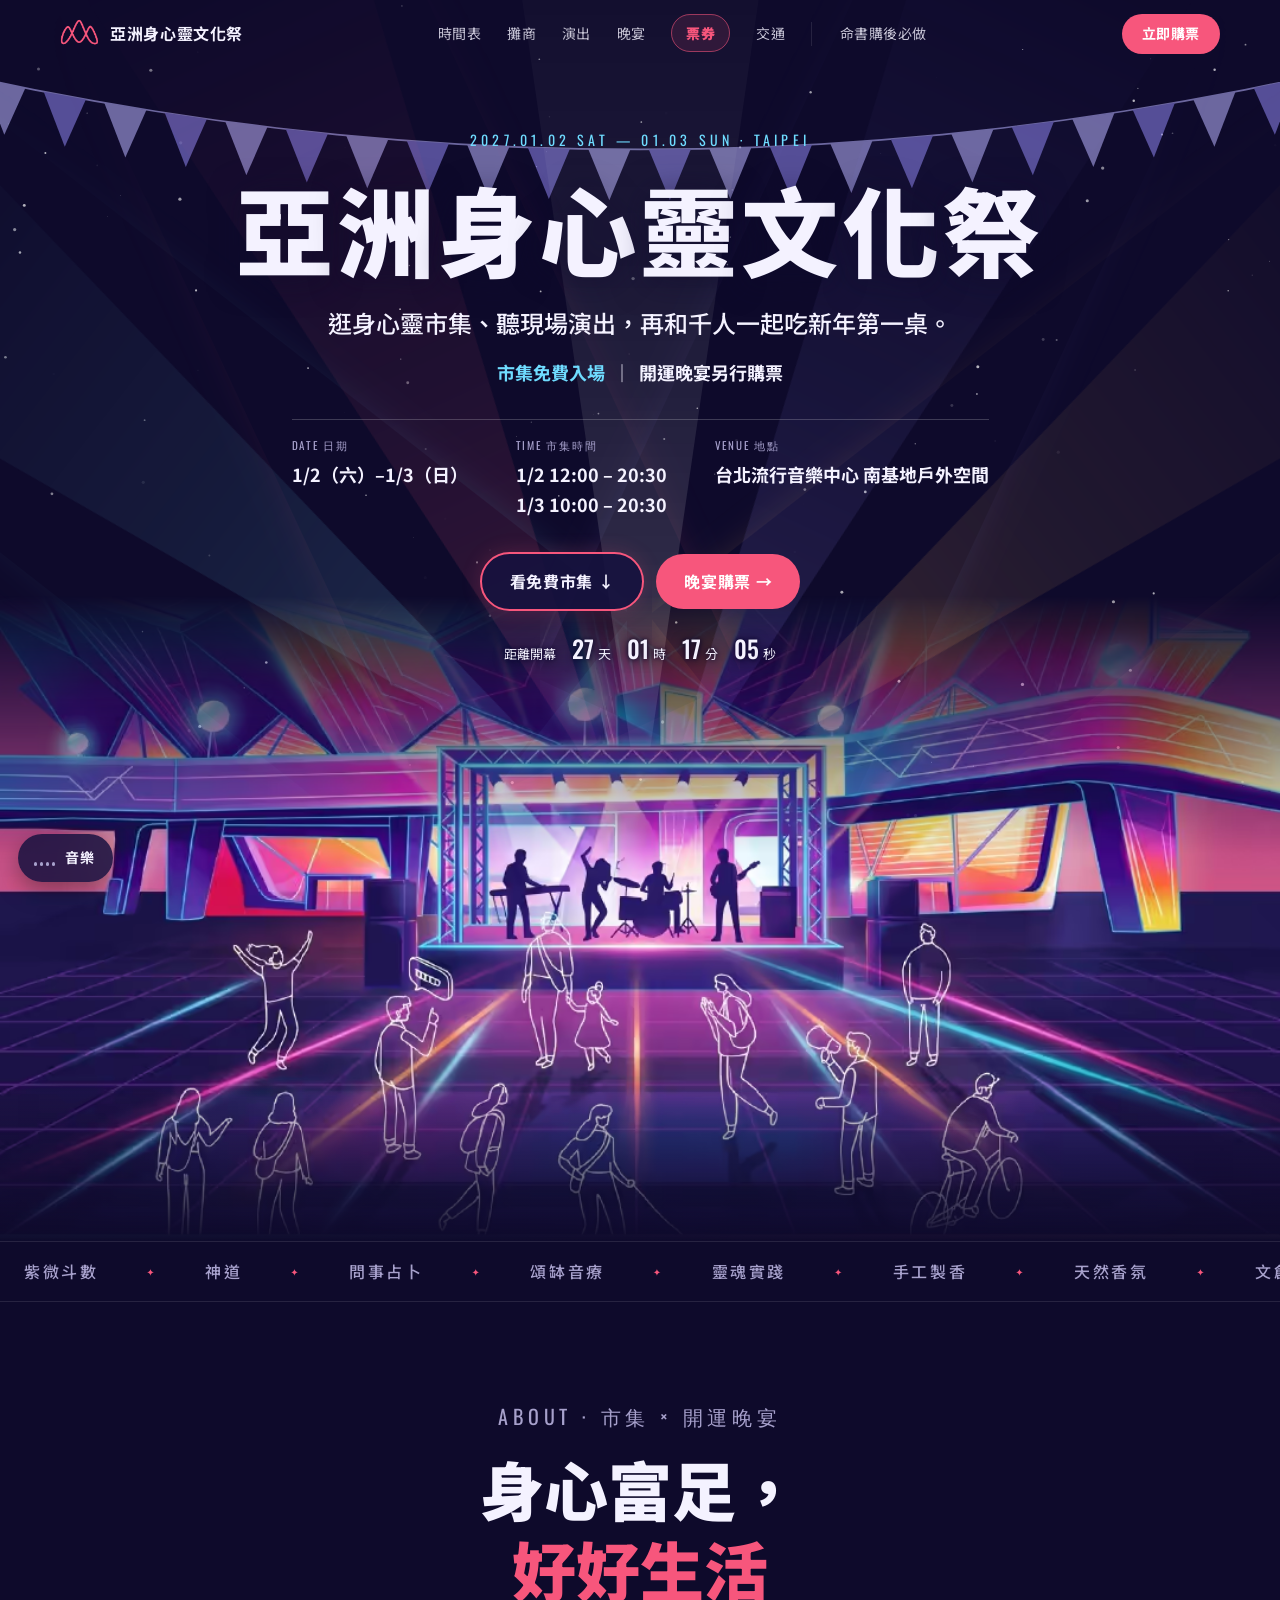
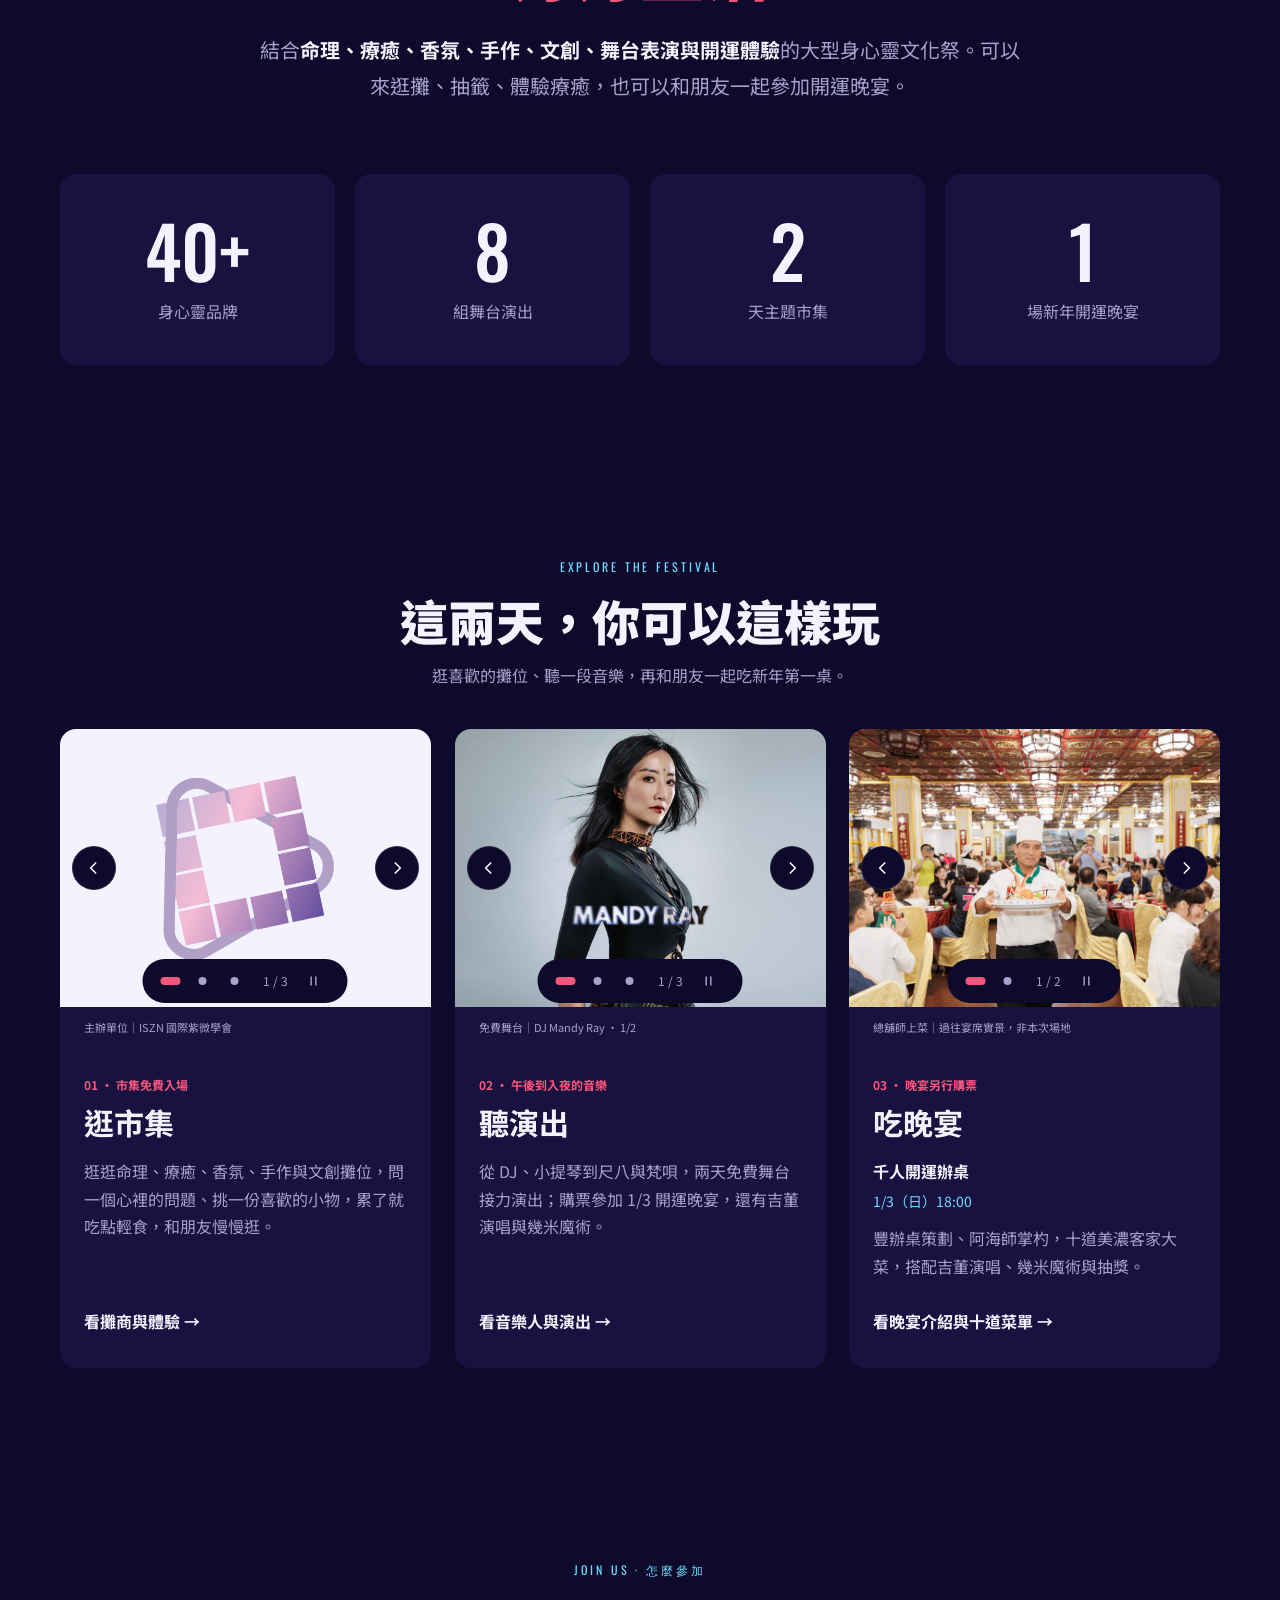
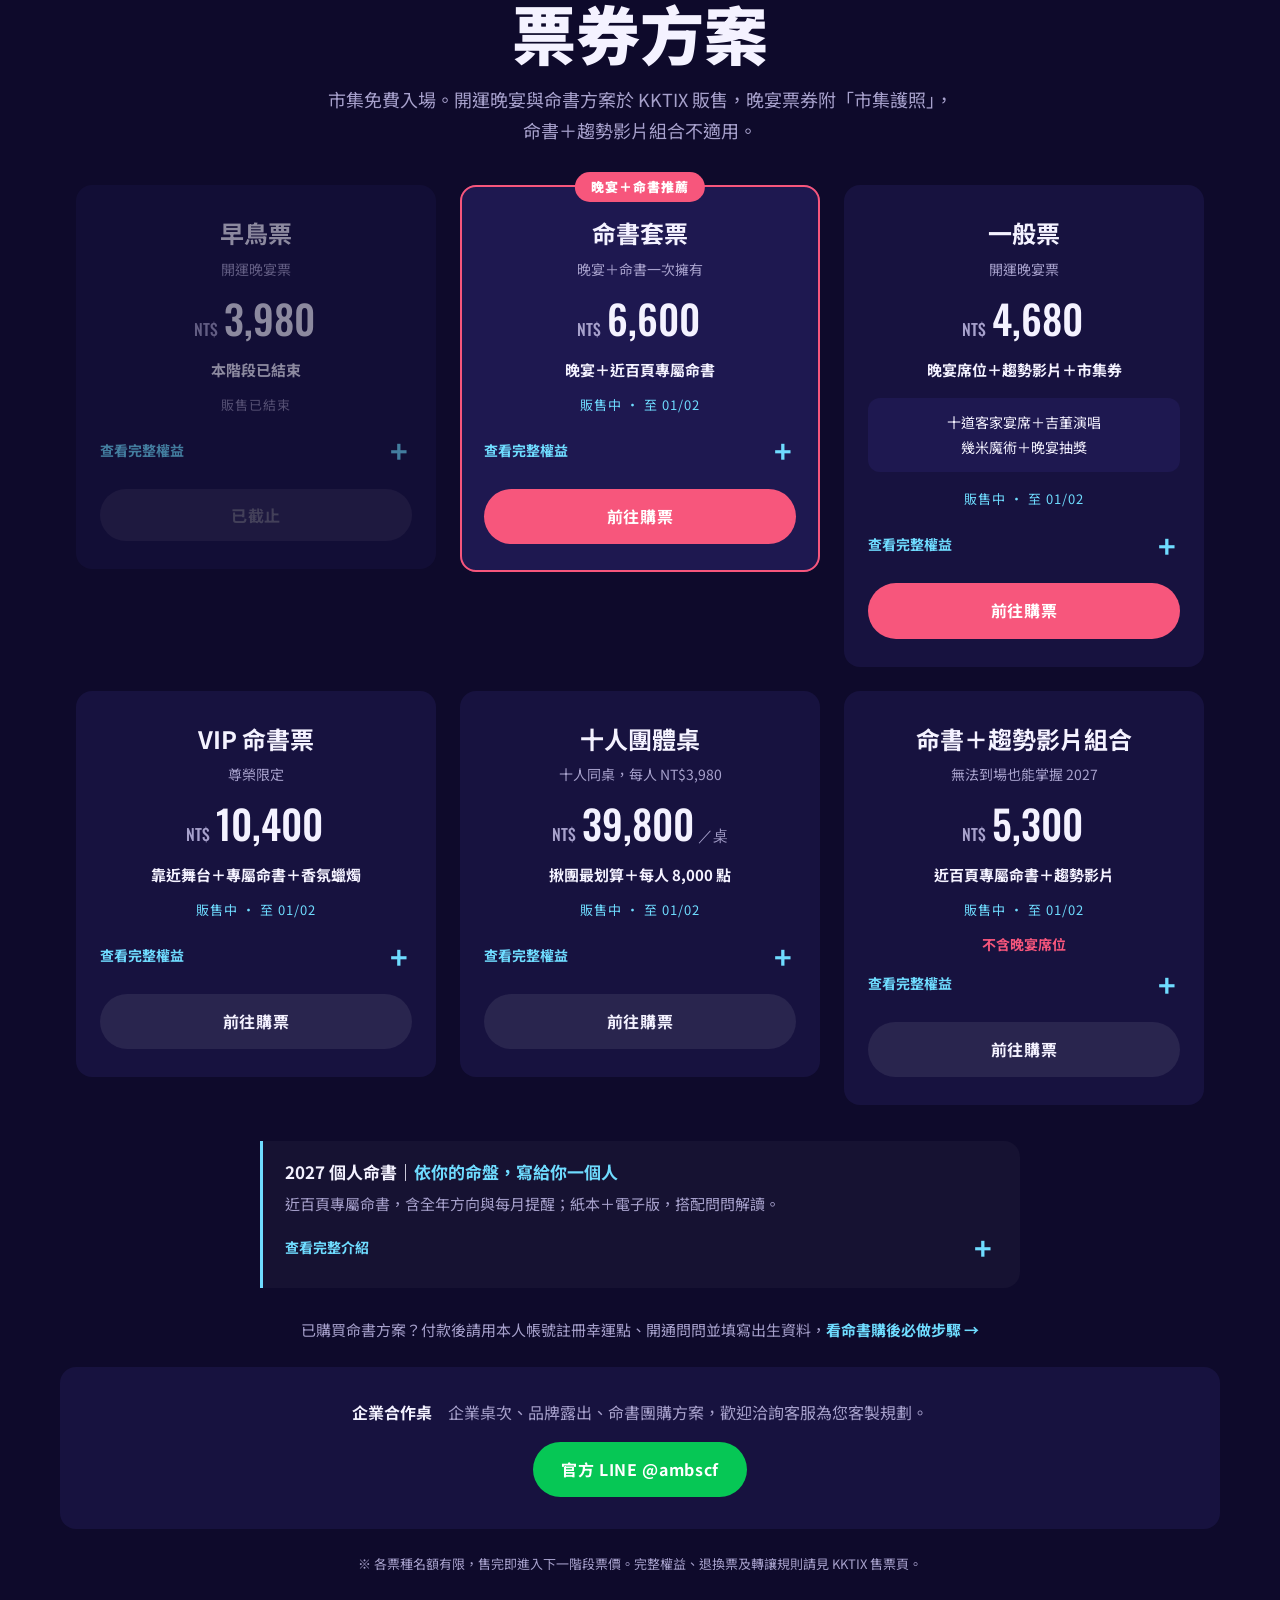
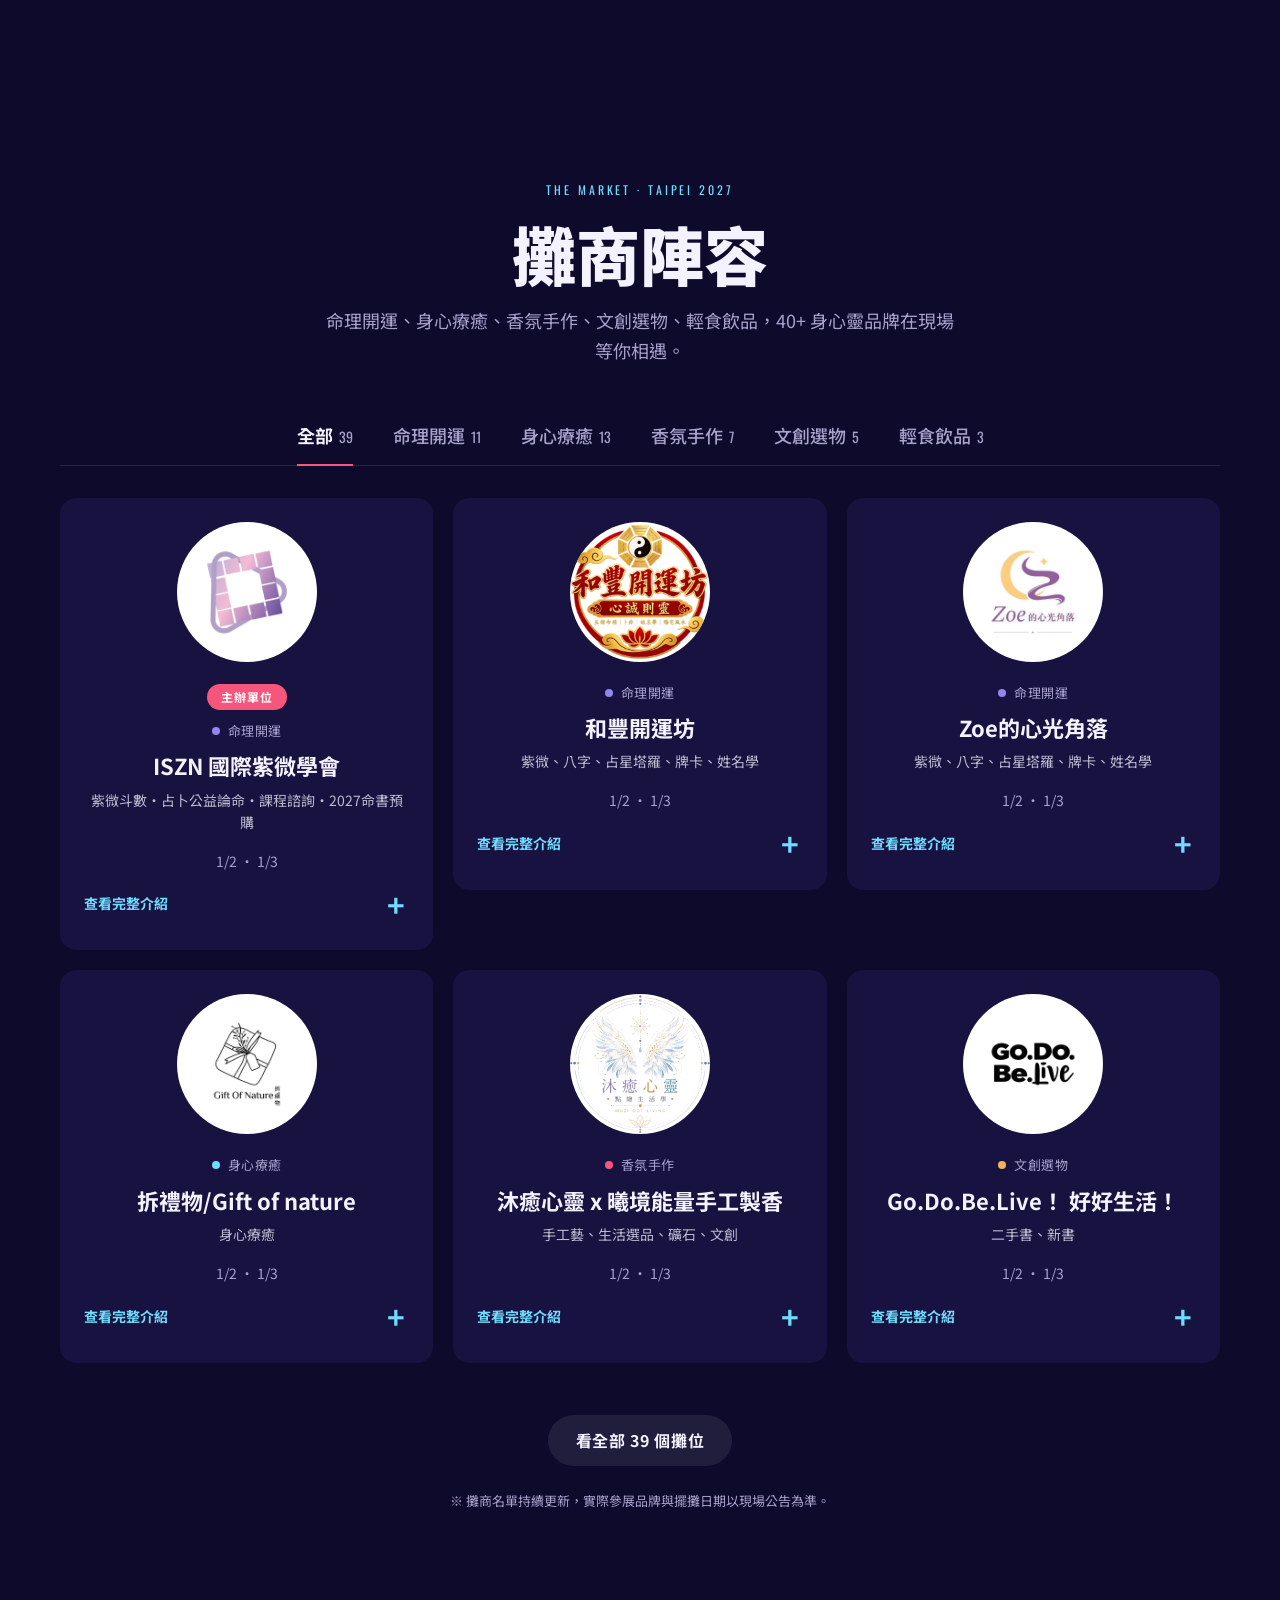
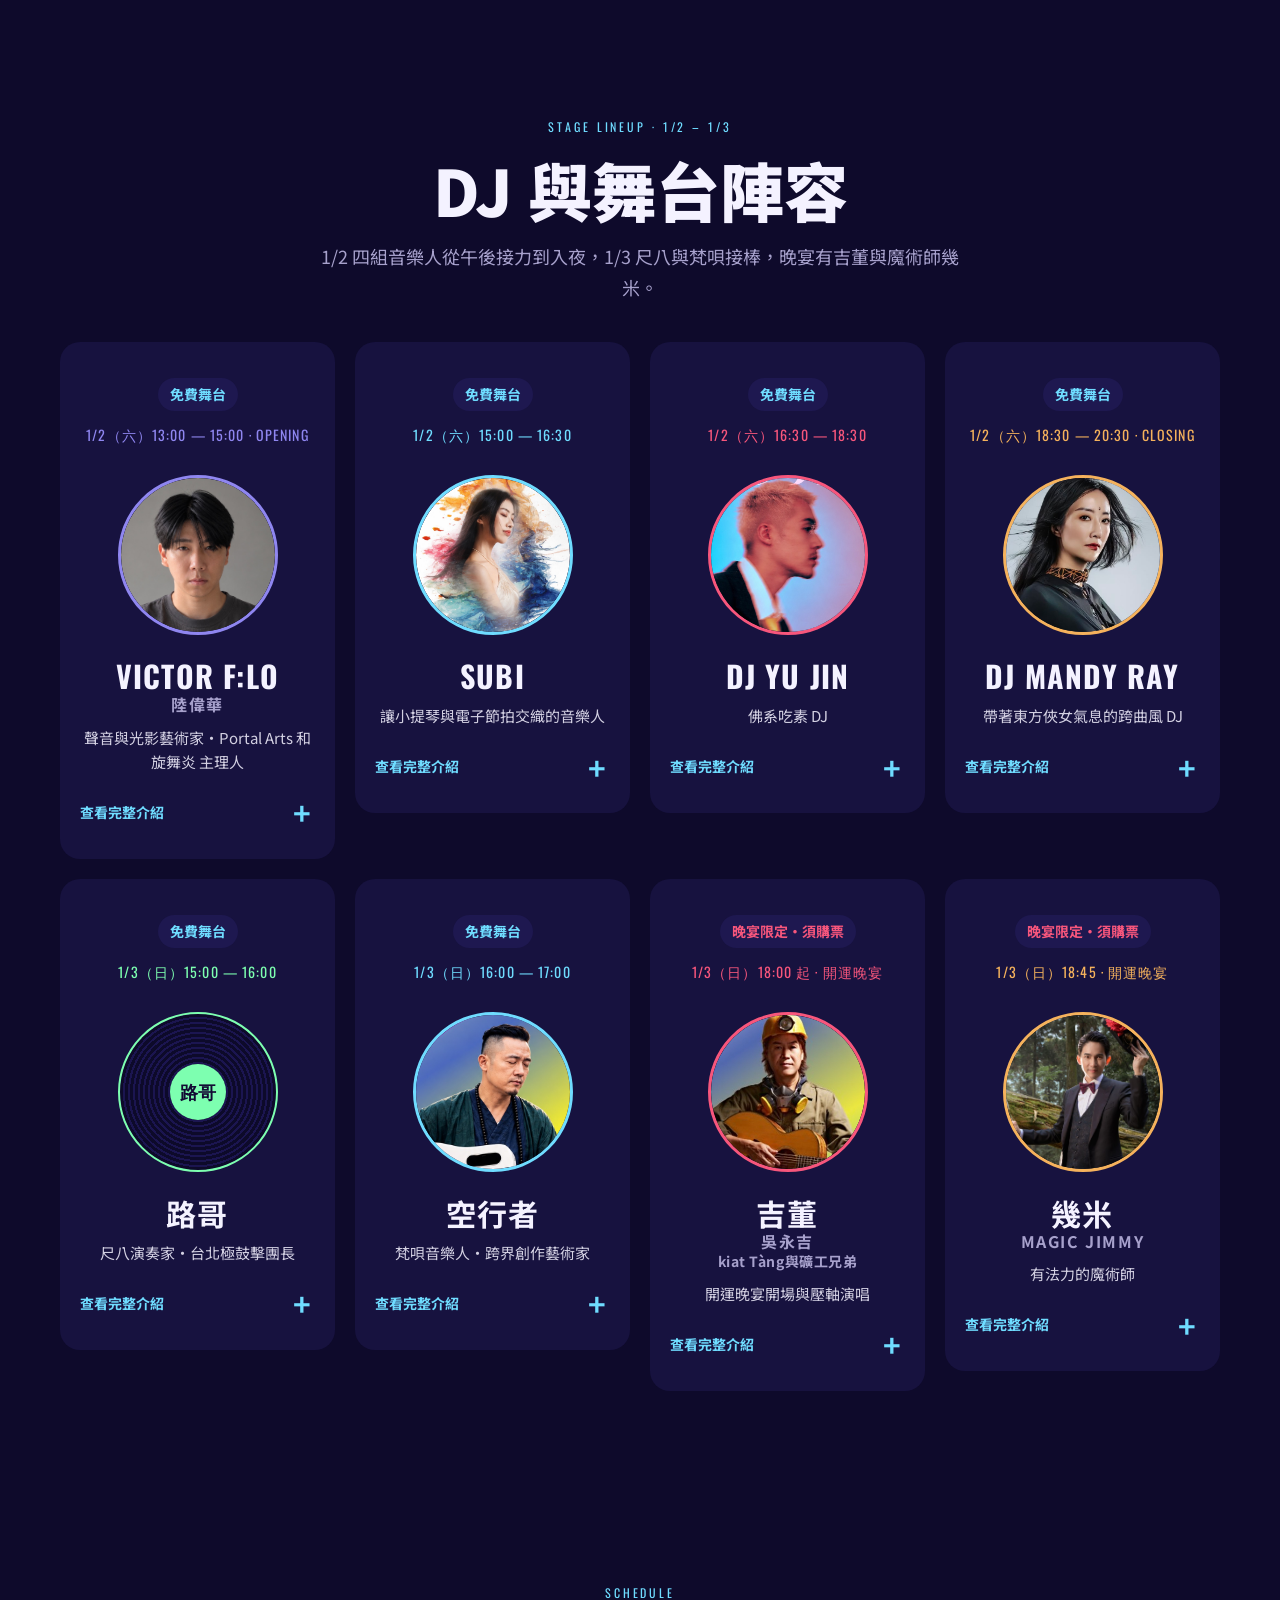
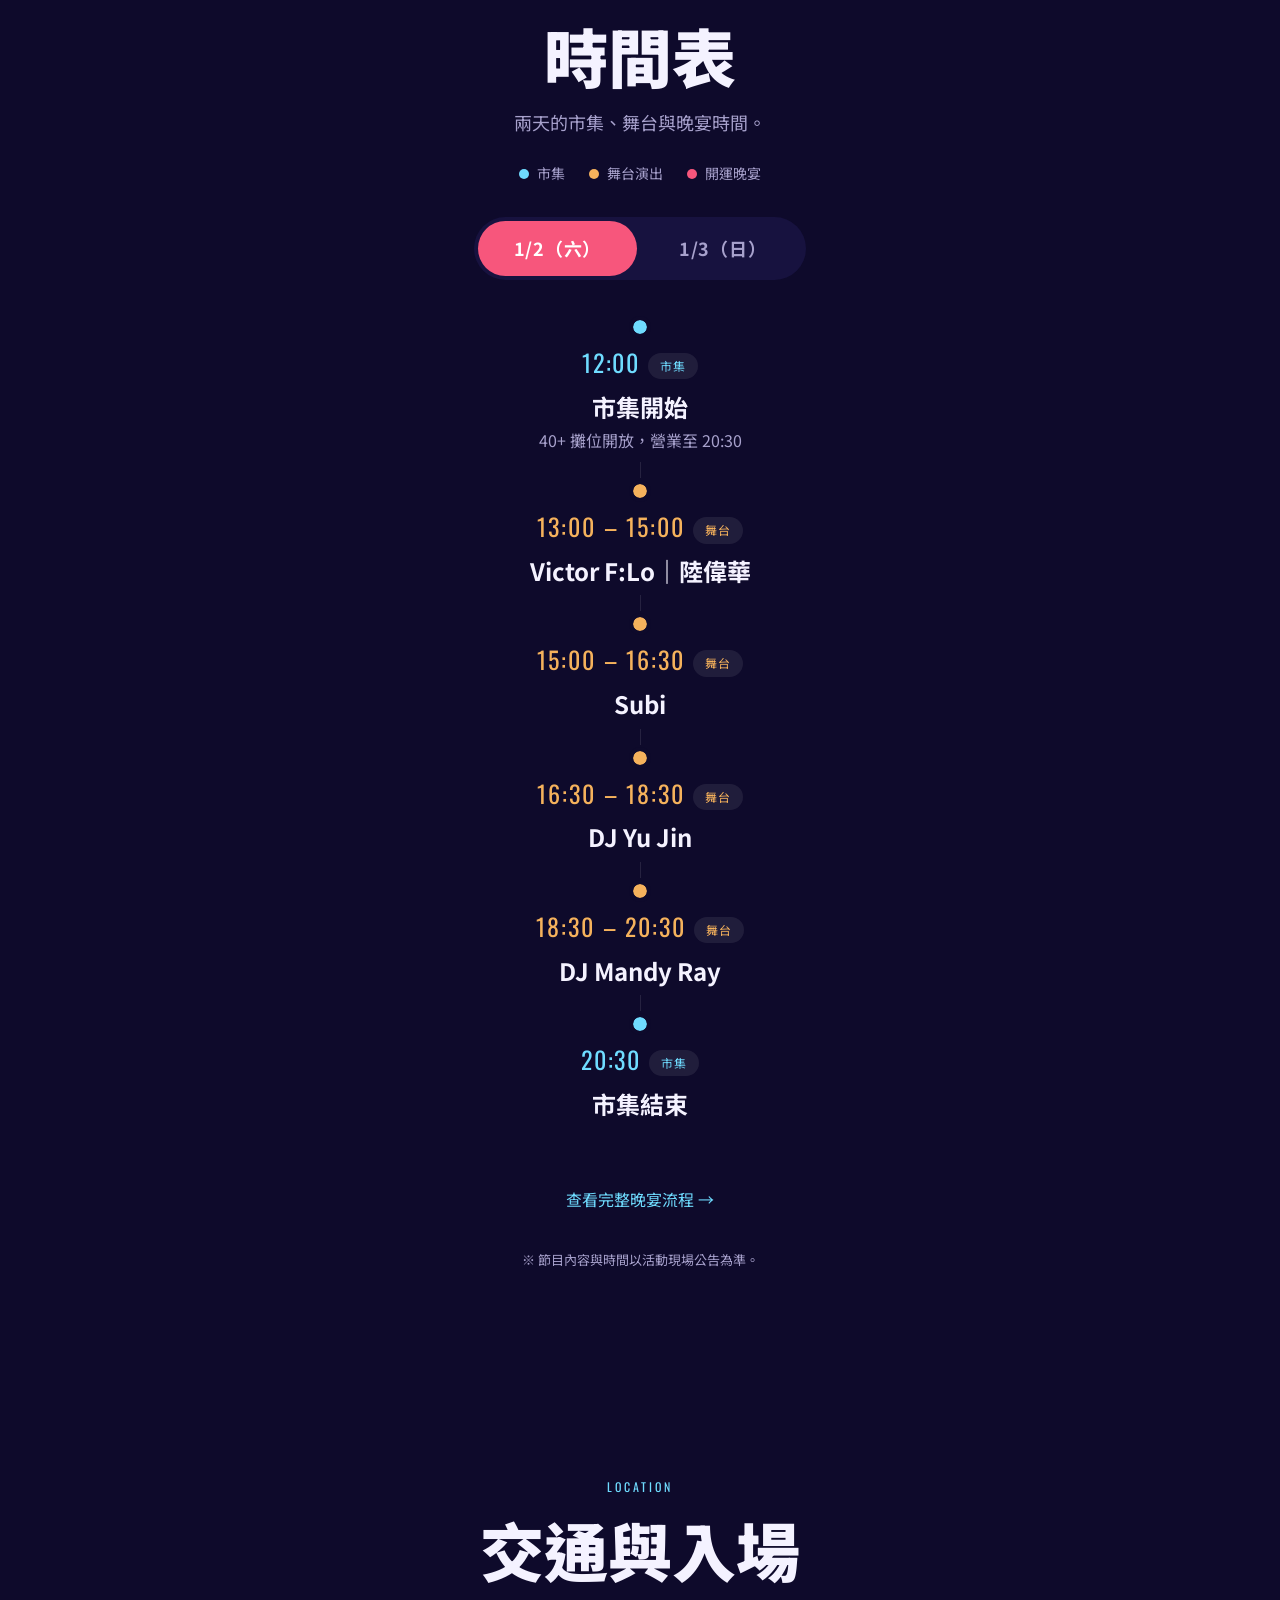
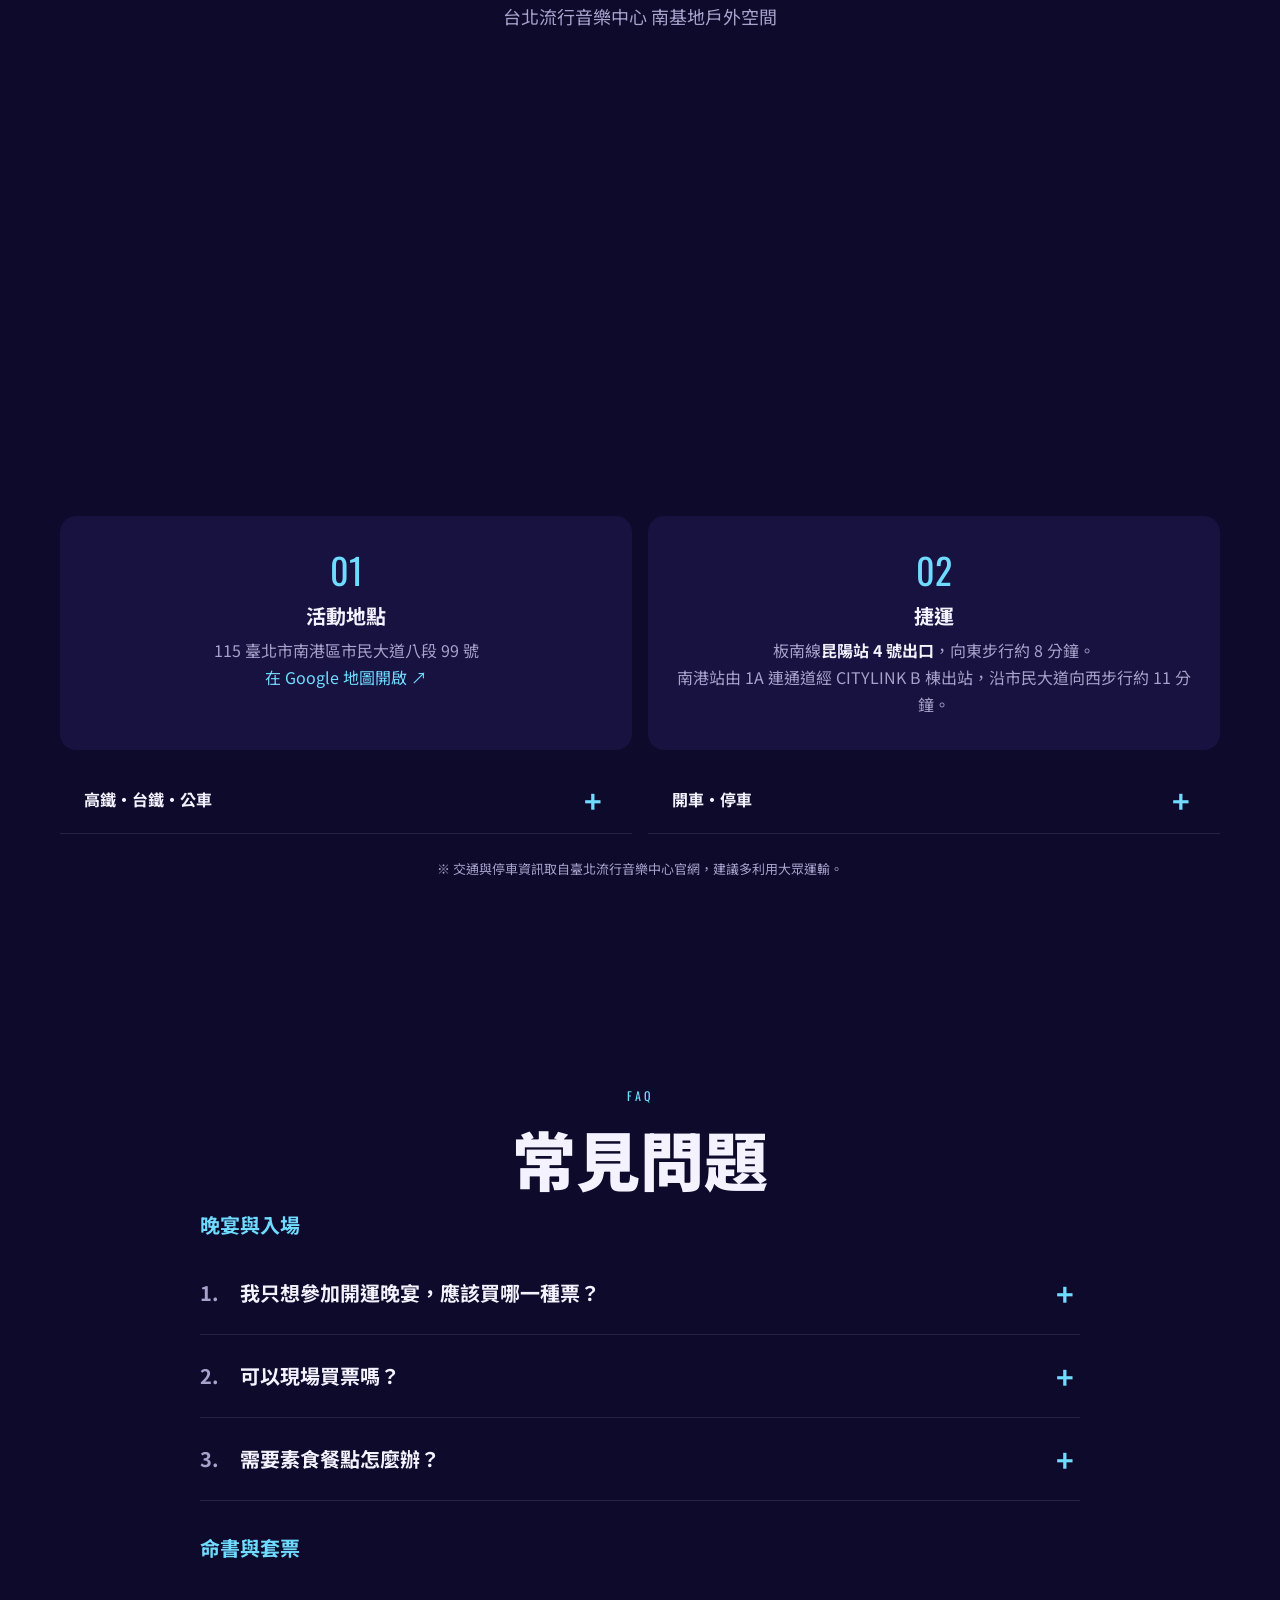
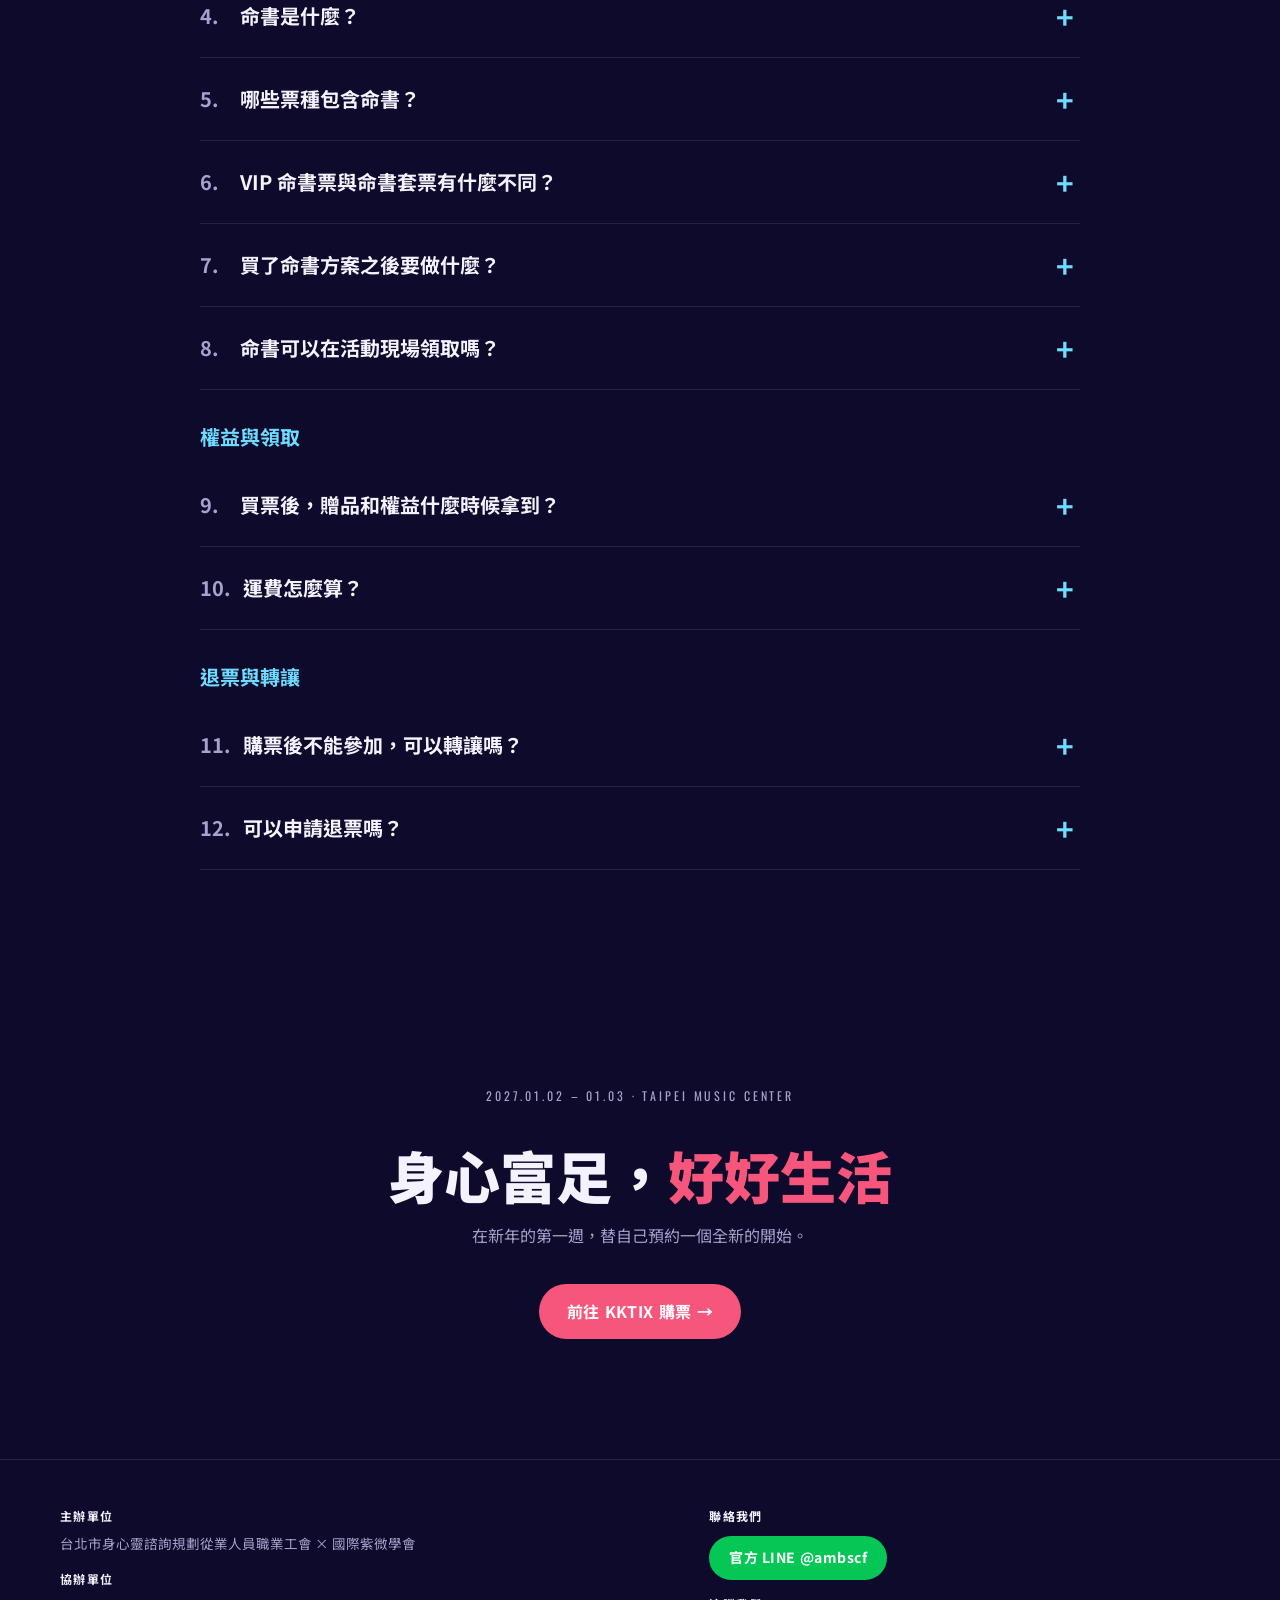
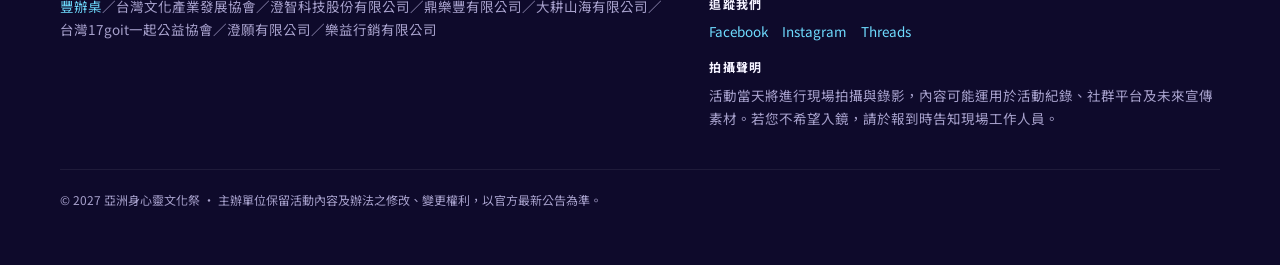
==== commit d976df68: "更新六家攤商、光徑品牌與 BG5 標籤" ====
--- a/index.html
+++ b/index.html
@@ -806,7 +806,9 @@
   .nav ul a{display:flex;align-items:center;min-height:48px;font-size:16px;letter-spacing:.04em}
   .nav li.nav-sep{padding-left:0;border-left:0;border-top:1px solid var(--line)}
 }
-/* 多品牌 Logo 輪播 */#vgrid .lg.rot{position:relative}#vgrid .lg.rot img{position:absolute;inset:0;width:100%;height:100%;object-fit:cover;opacity:0;animation:lgrot 9s infinite}#vgrid .lg.rot img:nth-child(2){animation-delay:3s}#vgrid .lg.rot img:nth-child(3){animation-delay:6s}@keyframes lgrot{0%{opacity:0}4%{opacity:1}33%{opacity:1}37%{opacity:0}100%{opacity:0}}@media(prefers-reduced-motion:reduce){#vgrid .lg.rot img{animation:none}#vgrid .lg.rot img:first-child{opacity:1}}
+/* 多品牌 Logo 輪播 */#vgrid .lg.rot{position:relative}#vgrid .lg.rot img{position:absolute;inset:0;width:100%;height:100%;object-fit:cover;opacity:0;animation:lgrot 9s infinite}#vgrid .lg.rot img:nth-child(2){animation-delay:3s}#vgrid .lg.rot img:nth-child(3){animation-delay:6s}@keyframes lgrot{0%{opacity:0}4%{opacity:1}33%{opacity:1}37%{opacity:0}100%{opacity:0}}
+/* 雙品牌 Logo：各顯示三秒，完整保留圖案 */#vgrid .lg.rot-two img{object-fit:contain;animation-name:lgrotTwo;animation-duration:6s}#vgrid .lg.rot-two img:nth-child(2){animation-delay:3s}@keyframes lgrotTwo{0%,49.99%{opacity:1}50%,100%{opacity:0}}
+@media(prefers-reduced-motion:reduce){#vgrid .lg.rot img{animation:none}#vgrid .lg.rot img:first-child{opacity:1}}
 /* 吉董樂團名保留原本大小寫 */.dj h3 small.sub2{text-transform:none;font-size:14px;letter-spacing:.04em}
 </style><meta property="og:type" content="website">
 <meta property="og:title" content="2027 亞洲身心靈文化祭">
@@ -1228,7 +1230,29 @@
     <div class="vgrid" id="vgrid"><!--seo:vendors--><div class="seo-fallback"><article><h3>ISZN 國際紫微學會</h3><p>命理開運｜1/2、1/3｜紫微斗數・占卜公益論命・課程諮詢・2027命書預購</p><p>帶一個問題來，讓老師用紫微斗數或占卜陪你看清楚。現場提供公益論命、課程諮詢與 2027 個人客製化命書預購，想學命理也能從這裡開始。華人最大傳統文化與命理教學機構，2015 年由大耕老師創辦，結業授證全球學員上萬人次。</p><a href="https://linkgoods.com/dageng">品牌網站／社群</a></article><article><h3>和豐開運坊</h3><p>命理開運｜1/2、1/3｜紫微、八字、占星塔羅、牌卡、姓名學</p><p>文王卦米卦、籖卦、八字、生肖姓名學</p><a href="https://www.instagram.com/y2288181">品牌網站／社群</a></article><article><h3>Zoe的心光角落</h3><p>命理開運｜1/2、1/3｜紫微、八字、占星塔羅、牌卡、姓名學</p><p>Zoe 以塔羅占卜與身心靈陪伴為核心，希望用貼近日常、容易理解的方式，陪伴每個人整理當下的困惑與方向。除了塔羅占卜，也提供盧恩符文、與個人陪伴服務，並製作魔法蠟燭、能量噴霧、水晶等能量商品，讓占卜與療癒更自然地融入生活。</p><a href="https://www.instagram.com/zoe_tarot_8">品牌網站／社群</a></article><article><h3>拆禮物/Gift of nature</h3><p>身心療癒｜1/2、1/3｜身心療癒</p><p>從生命靈數認識自己，從水晶探索更多可能，也陪你在喜歡的事裡，找到自己的方向。 「拆禮物」Gift of Nature，陪你拆開無限的可能，不只是水晶與命盤，更是那些還沒被看見的自己，以及人生裡更多值得探索的可能。</p><a href="https://www.instagram.com/lovewz.nature/">品牌網站／社群</a></article><article><h3>沐癒心靈 x 曦境能量手工製香</h3><p>香氛手作｜1/2、1/3｜手工藝、生活選品、礦石、文創</p><p>陪伴 × 探索 × 表達 × 創造 × 整合 以點點色彩曼陀羅為核心 結合多元藝術與生活覺察 在創作中探索、表達自己 並創造屬於自己的生命色彩</p><a href="https://www.instagram.com/muzi_dotliving">品牌網站／社群</a></article><article><h3>Go.Do.Be.Live！ 好好生活！</h3><p>文創選物｜1/2、1/3｜二手書、新書</p><p>我是Annie，Go.Do.Be.Live!的創辦人兼作者。我於2020年創立了這個品牌，因為我希望將自主學習變成一種創意且易於使用的方法。 無論您是在辦公桌前、咖啡館的靜謐角落，還是在探索世界，我的創意卡片都能幫助您撥開迷霧，找到正確的答案。 每張卡片都是我親手繪製的。我相信匠心獨運，因為它體現了專注和個人努力。絕不使用人工智慧！每幅插圖都旨在激發特定的靈感，幫助您擺脫停滯不前的狀態，走向充滿力量的生活。 我們的產品已在台灣、東亞、美國和澳洲售出超過18,000套。該品牌已成功完成五次眾籌活動，籌集資金超過460萬新台幣。 Pinkoi商店已於2023年上線。 我將引導您掌控自己的成長和成功。</p><a href="https://www.godobelive.com/">品牌網站／社群</a></article><article><h3>Lilly</h3><p>香氛手作｜1/2、1/3｜客製化能量手串、客製化能量調香水</p><p>翻轉傳統意象，讓隨身守護成為你的專屬時尚 堅持客製化，每一條手串、每一瓶調香水都是獨一無二不重覆、不復刻，打造個人能量。</p><a href="https://www.instagram.com/lilly08082026">品牌網站／社群</a></article><article><h3>1x🌏life</h3><p>身心療癒｜1/2、1/3｜希塔療癒、能量療癒</p><p>療癒90%的潛意識信念與感受，用1成輕鬆的意識，活出美好的生命～ 更放鬆的回到自己的心，回到內在的寧靜，透過希塔療癒的冥想方式，在無條件的愛裡，清理限制性的信念、感受，請萬有源頭下載新的美好信念與感覺，用更純粹的愛愛自己</p><a href="https://www.instagram.com/1xlife/">品牌網站／社群</a></article><article><h3>身心靈創製所</h3><p>命理開運｜1/2、1/3｜生命藍圖數字解析、牌卡、魔法鹽魔法蠟燭</p><p>身心靈創製所，是一個融合心理成長、靈性探索、生命教育與生活創作的陪伴空間。 我們透過課程、工作坊、牌卡與引導式對話，陪伴你看見內在情緒與生命經驗，理解關係中的課題，重新連結自己的力量。 這裡不急著給出標準答案，而是溫柔陪你傾聽自己、接納自己，在每一次覺察與選擇中，活得更真實、更自在，也一步步靠近愛與完整。</p><a href="https://www.instagram.com/h_y_f___">品牌網站／社群</a></article><article><h3>命理森活學苑＆沅然之所</h3><p>命理開運｜1/2｜奇門八字、五行手鏈、開運物品</p><p>命理森活 八字看底牌，奇門看時機。我們提供八字與奇門遁甲諮詢，並出具正式報告書，讓分析看得懂、帶得走。不談吉凶恐嚇，只回答一件事：以你的條件，這一步怎麼走最省力。命理是決策的參考座標，方向盤始終在你手上。 沅然之所 別人戴什麼，跟你適合什麼是兩件事。我們先看你的五行結構，再依喜用神配置材質與色系；天然石材、紮實編製，並附配戴與保養說明。器物只是載體，配得對，才有意義</p><a href="https://chenshen33.liyang.international/">品牌網站／社群</a></article><article><h3>台灣多元文化與人才發展協會- 月老來電</h3><p>輕食飲品｜1/2、1/3｜果昔飲品/ 奇門遁甲/馬雅曆法/通靈問事/珊瑚玉及手作</p><p>月老來電是以東方神明文化-月老為核心，創造人與人間的串連交流、學習與生活的溫暖空間。從主打餐飲巴西莓碗、空間租借到多元活動，融合靈性與財商教育，攜手台灣多元文化與人才發展協會，投入人才培育與創業發展，讓每位有緣的朋友可以有形與無形都圓滿！</p><a href="https://www.instagram.com/yuelaoonline">品牌網站／社群</a></article><article><h3>Medi Journey｜人生翻譯所</h3><p>命理開運｜1/2、1/3｜紫微、八字、占星塔羅、牌卡、姓名學</p><p>Medi Journey 從「Meditation 覺察」出發，是一個關於生命探索與自我理解的品牌。 我們將占星、牌卡與生命覺察作為閱讀人生的不同語言，陪伴人們重新看見自己正在經歷的關係、選擇、轉變與生命階段。 這次以「人生翻譯所」為主題來到文化祭，希望把占星與牌卡帶回日常生活：不急著預測答案，而是透過一場對話，整理此刻的自己，看見原本可能忽略的線索。</p><a href="https://www.instagram.com/medijourney7/">品牌網站／社群</a></article><article><h3>品萱佛觀音問事（品萱能量中心）</h3><p>命理開運｜1/2、1/3｜紫微、八字、占星塔羅、牌卡、姓名學</p><p>為您提供身心靈檢測問事諮詢 #讓能量提升你的境界、思維、格局、實力、貴人、財富 #連結富貴生基風水讓你每天充滿正能量 #真心誠意就能看見日出 #我要我的幸福</p><a href="https://www.facebook.com/share/1D2A2YiFXo/">品牌網站／社群</a></article><article><h3>神道本店</h3><p>香氛手作｜1/2、1/3｜手工藝、生活選品、礦石、文創</p><p>我們是來自香港的珠串小店，主要銷售日本銘石與日本銘木等日本製品，我們也是香港首間及引入日本銘石和日本銘木的授權代理店家。由疫情至今已經營六年。</p><a href="https://www.instagram.com/shinto_ishitoki_">品牌網站／社群</a></article><article><h3>Pokha缽卡先生-頌缽臻藏中心</h3><p>身心療癒｜1/2、1/3｜頌缽、銅鑼、音療、線香、面膜</p><p>缽卡先生頌缽臻藏中心，專注於尼泊爾手工頌缽、銅鑼與聲音文化，結合臻藏選缽、頌缽音浴、銅鑼音浴及專業教學，打造融合聲音、文化與身心放鬆的體驗空間。 每一只頌缽都有獨特的聲音與共鳴，透過專業引導，讓人重新感受聲音與自己的連結。從收藏一只好缽，到享受一段寧靜時光，讓頌缽走進更多人的生活。</p><a href="https://www.instagram.com/nepaltaiwan/">品牌網站／社群</a></article><article><h3>零壹象限</h3><p>身心療癒｜1/2、1/3｜精油、頌缽、音療、按摩、瑜伽</p><p>零壹象限 ｜從0到1的創造與顯化｜ 音流・香道・內在梳理 在與心的對話里，活成心之所向 讓你回到自己的頻率</p><a href="https://www.instagram.com/zeroone_space/">品牌網站／社群</a></article><article><h3>澄空</h3><p>身心療癒｜1/2、1/3｜寧靜碰觸(身體工作)</p><p>澄空，是一個以「身體覺察、臨在與陪伴」為核心的身心照顧。 我們相信，身體收藏著生命中的喜怒哀樂，而療癒不一定是急著改變或解決什麼，有時只是需要一個安全而溫柔的空間，讓自己慢下來，被好好地傾聽與承接。 澄空透過溫柔、臨在與不評判的陪伴，提供寧靜碰觸、LomiLomi、澄心與臼井靈氣等服務，邀請人們重新感受身體、靠近內在，讓忙碌的步調逐漸緩下來，找回屬於自己的節奏。 希望透過每一次的相遇，讓人有一段時間可以回到自己、感受自己，也讓身體被好好地照顧。 讓一切到來，溫柔回應。 在澄空，我們陪你慢慢走。</p><a href="https://www.clarify-sky.com/">品牌網站／社群</a></article><article><h3>Karpa Light Space 麗塔療瑜空間</h3><p>身心療癒｜1/2、1/3｜希塔、頌缽、能量療癒、水晶</p><p>Karpa Light Space 麗塔療瑜空間，是一個陪伴你回到自己、重新理解自己的療癒空間。當工作、關係、情緒或人生模式不斷重複，也許真正需要的不是更努力，而是看見內在尚未被理解的自己。透過希塔、頌缽、瑜伽與能量療癒，陪你從覺察走向轉化，鬆開舊有信念，在愛、慈悲與界線中，重新選擇想要的人生。</p><a href="https://www.facebook.com/RitaKIDSYOGA">品牌網站／社群</a></article><article><h3>靈魂實踐家</h3><p>文創選物｜1/2、1/3｜各式桌遊</p><p>靈魂實踐家是一個結合自我探索、心理與身心靈工具，以及 AI 科技的生命實踐品牌。**我們將占星、牌卡、生命數字、心理學、NLP、孫子兵法等跨領域知識，轉化為可…</p><a href="https://www.facebook.com/soul.reacher2024">品牌網站／社群</a></article><article><h3>蒔青光域</h3><p>身心療癒｜1/2、1/3｜花精</p><p>蒔青光域由創辦人寶菈一手打造，是臺灣在地身心靈療癒花精品牌。獨創「光臨花精」系統，由創辦人選用臺灣在地生長、無毒、無藥、無肥、野生或有機植物，全程手工製作，以陽光、土地能量、愛與花朵的祝福，保存花朵獨特精微的頻率，將臺灣土地孕育的植物能量完整呈現於花精之中。
 蒔青光域相信，每個人都有屬於自己命定的花精，願以花精純粹的能量撫慰人心，傳遞來自花朵、植物與土地的愛與祝福。</p><a href="https://www.mglightrealm.com/">品牌網站／社群</a></article><article><h3>紫微抖樹洞</h3><p>命理開運｜1/2、1/3｜紫微、八字、占星塔羅、牌卡、姓名學</p><p>這是在現代忙碌生活中的心靈避風港-《紫微抖樹洞(Shake Shake)》 我們打破傳統命理嚴肅迷信的框架,以幽默易懂的方式,為您開啟一扇探索生命狀態的窗。 …</p><a href="https://www.facebook.com/profile.php?id=61593556404196">品牌網站／社群</a></article><article><h3>SEE ME◆真彩奧藝◆靈魂存檔站</h3><p>身心療癒｜1/2、1/3｜能量繪圖、能量療育、調頻精油、調頻蠟燭、光場掃描圖</p><p>我們是三個用不同能量語言來協助陪伴你看見內在的療癒品牌，從能量場的掃描認識自己、天使靈氣的溫柔調頻，加上視覺的光圖與氣味的芬芳調頻，讓人們在這不同媒介的共振下，更了解自己，找回內在的平靜、平衡與光。</p><a href="https://www.instagram.com/erica__yy/">SEE ME Instagram</a></article><article><h3>QBell</h3><p>香氛手作｜1/2、1/3｜手工藝、生活選品、礦石、文創</p><p>你有沒有注意到——站在海邊，海浪的聲音跟節奏自然會讓人平靜下來。那種平靜不是你做了什麼，是環境裡的聲音、光、溫度——全都是振動，你的身體一直在接收，只是大腦叫…</p><a href="https://qbellx.com/">品牌網站／社群</a></article><article><h3>香巖山房</h3><p>香氛手作｜1/2、1/3｜沉香</p><p>香品、佛像、手串、命理</p></article><article><h3>白狐喔鬆餅</h3><p>輕食飲品｜1/2、1/3｜調飲、酒精飲品、輕食、甜點</p><p>品牌使命∆∆ 以完成人們的精神滿足為目的，打破鬆餅的享用限制，讓顧客放鬆地獲得由大地恩賜來的美好食材， 與職人的堅持之心所共創“純粹”、“講究”帶來的滿足與幸…</p><a href="https://www.instagram.com/huinyeouwaffle/">品牌網站／社群</a></article><article><h3>Lily’s Lead 秝水晶-你的水晶手鍊設計師</h3><p>香氛手作｜1/2、1/3｜手工藝、生活選品、礦石、文創</p><p>秝水晶 Lily’s Lead，從一份想更理解自己與家人的心意出發，將紫微斗數的洞察，化為日常可以佩戴的美好。品牌名稱中的「秝」，來自女兒的名字，也承載著豐收…</p><a href="https://www.instagram.com/lilylead">品牌網站／社群</a></article><article><h3>水仙光境 水晶｜原礦｜能量充電空間</h3><p>香氛手作｜1/2、1/3｜原礦水晶、植物花藥鹽、水晶補運處方</p><p>「當日常的雜訊太多，讓大地的頻率帶你回到中心。」
 
-「水仙光境」以大地的礦物晶體與植物療癒為媒介，致力於打造讓身心自然沉靜、重拾安定力量的生活體驗。我們相信，每顆礦石的結晶結構與每片乾燥草木的香氣，都承載著穩定的天然節奏。透過手作植物花藥鹽的感官洗滌、原礦水晶的共振連結，以及融合生命靈數與個人氣場的水晶補運處方，協助你在快節奏的世界裡，洗去疲累邊界，讓舒服通透的能量自動與你對齊。</p><a href="https://www.instagram.com/aqua_forest.crystal/">品牌網站／社群</a></article><article><h3>Black Jewel 黑珠寶迷幻服飾</h3><p>文創選物｜1/2、1/3｜迷幻服飾、飾品、彩妝、美甲、香氛</p><p>因緣際會下被宇宙大地之母召喚，長期遊走泰國到印度，邊走邊旅行，邊工作於各種派對，黑珠寶就這麼誕生了。我們挑選各種異地的布料，設計訂製你我身上的衣著，在曼谷也有一家小店。</p><a href="https://www.instagram.com/blackjewel_shop/">品牌網站／社群</a></article><article><h3>如夢幻泡飲Bar</h3><p>輕食飲品｜1/2、1/3</p><p>如夢幻泡飲 Bar｜一杯飲品，一場心靈的自在旅程。人生如夢，萬物如幻，如泡如影。在這裡，我們將身心靈的療癒理念融入酒吧文化，以飲品與酒精為媒介，打造一處自在、放鬆、無拘無束的空間。無論你想品味一杯微醺、享受片刻寧靜，或與靈魂共鳴、遇見不同的自己，都歡迎來到如夢幻泡飲 Bar。在夢幻與現實之間，讓每一口飲品，成為感受當下、放鬆身心的小小儀式。</p></article><article><h3>Aura-Soma在台北</h3><p>身心療癒｜1/2、1/3｜AURA-Soma靈性彩油.瑪雅曆</p><p>你好，我們是「Aura-Soma在台北」。 色彩，有時比語言更早說出我們內在的狀態 從直覺挑選一瓶觸動你的彩油開始，透過色彩與療心卡的探索，看見此刻的自己，也重新發現那些一直都在、卻可能被忙碌生活忽略的內在力量 這次市集也帶來彩油姓名學、馬雅曆星系印記與舒服的手部靈魂按摩，從不同角度認識自己的天賦、特質與生命節奏。 不需要懂色彩，也不需要準備任何問題。 只是留一點時間給自己，讓色彩成為一面鏡子，好好聽聽此刻的心</p><a href="https://www.instagram.com/yutinghsyue">品牌網站／社群</a></article><article><h3>光徑-七脈輪平衡卡牌/星域美學顧問有限與以明科技股份有限公司聯盟合作</h3><p>命理開運｜1/2、1/3｜紫微、八字、占星塔羅、牌卡、姓名學</p><p>源於宇宙靈感啟發研發的「七脈輪能量啟動卡牌」，攜手俄羅斯 Bio-Well GDV 檢測儀台灣團隊與身心諮商師共同打造。我們將脈輪能量「科學可視化」，建構結合 49 張牌卡、專屬脈輪精油與圓滿日記的完整自癒體系。 跳脫純玄學框架，以「數據可視化＋卡牌引導＋植物芳療」開創療癒新標準。本項目致力成為從業者具公信力的專業教具與培訓系統，期盼藉由大會展現科學論證的能量平衡，賦能產業人才，攜手開創共好新生態！</p><a href="https://hocom.tw/h/index?key=8693605752">品牌網站／社群</a></article><article><h3>如是療遇所/黃東全人顧問有限公司</h3><p>身心療癒｜1/2｜精油、頌缽、音療、按摩、瑜伽</p><p>如是療遇所 Here We R Lab。 如果你最近睡不好、撐很久、生活卡住了，卻不知道該從哪裡開始整理，歡迎來聊聊。 我們從理解你的狀態開始，透過身體覺察與靈氣療遇， 陪你一步一步重新找回生活的節奏——不是讓你放鬆一次就好，而是陪你把生活重新排回來。</p><a href="https://www.instagram.com/tony_takitani_h">品牌網站／社群</a></article><article><h3>BG5-商業人類圖</h3><p>命理開運｜1/2、1/3｜BG5-商業人類圖</p><p>BG5-商業人類圖（BG5-Humandesign for Business）是人類圖體系在職涯與商業上的應用。BG5 體系隸屬於 IHDS 國際人類圖學校旗下的 BG5 商學院（BG5 Business Institute），我們的課程皆取得其官方授權與認證。不談玄學，只談績效：從出生資料解析你天生的工作優勢、決策方式與溝通模式，看懂自己的職場優勢與團隊合作方式。提供線上基礎與認證課程，以及一對一顧問諮詢。</p><a href="https://insight-connected.com/">品牌網站／社群</a></article></div><!--/seo:vendors--></div>
+「水仙光境」以大地的礦物晶體與植物療癒為媒介，致力於打造讓身心自然沉靜、重拾安定力量的生活體驗。我們相信，每顆礦石的結晶結構與每片乾燥草木的香氣，都承載著穩定的天然節奏。透過手作植物花藥鹽的感官洗滌、原礦水晶的共振連結，以及融合生命靈數與個人氣場的水晶補運處方，協助你在快節奏的世界裡，洗去疲累邊界，讓舒服通透的能量自動與你對齊。</p><a href="https://www.instagram.com/aqua_forest.crystal/">品牌網站／社群</a></article><article><h3>Black Jewel 黑珠寶迷幻服飾</h3><p>文創選物｜1/2、1/3｜迷幻服飾、飾品、彩妝、美甲、香氛</p><p>因緣際會下被宇宙大地之母召喚，長期遊走泰國到印度，邊走邊旅行，邊工作於各種派對，黑珠寶就這麼誕生了。我們挑選各種異地的布料，設計訂製你我身上的衣著，在曼谷也有一家小店。</p><a href="https://www.instagram.com/blackjewel_shop/">品牌網站／社群</a></article><article><h3>如夢幻泡飲Bar</h3><p>輕食飲品｜1/2、1/3</p><p>如夢幻泡飲 Bar｜一杯飲品，一場心靈的自在旅程。人生如夢，萬物如幻，如泡如影。在這裡，我們將身心靈的療癒理念融入酒吧文化，以飲品與酒精為媒介，打造一處自在、放鬆、無拘無束的空間。無論你想品味一杯微醺、享受片刻寧靜，或與靈魂共鳴、遇見不同的自己，都歡迎來到如夢幻泡飲 Bar。在夢幻與現實之間，讓每一口飲品，成為感受當下、放鬆身心的小小儀式。</p></article><article><h3>Aura-Soma在台北</h3><p>身心療癒｜1/2、1/3｜AURA-Soma靈性彩油.瑪雅曆</p><p>你好，我們是「Aura-Soma在台北」。 色彩，有時比語言更早說出我們內在的狀態 從直覺挑選一瓶觸動你的彩油開始，透過色彩與療心卡的探索，看見此刻的自己，也重新發現那些一直都在、卻可能被忙碌生活忽略的內在力量 這次市集也帶來彩油姓名學、馬雅曆星系印記與舒服的手部靈魂按摩，從不同角度認識自己的天賦、特質與生命節奏。 不需要懂色彩，也不需要準備任何問題。 只是留一點時間給自己，讓色彩成為一面鏡子，好好聽聽此刻的心</p><a href="https://www.instagram.com/yutinghsyue">品牌網站／社群</a></article><article><h3>光徑 Glissence</h3><p>命理開運｜1/2、1/3｜紫微、八字、占星塔羅、牌卡、姓名學</p><p>源於宇宙靈感啟發研發的「七脈輪能量啟動卡牌」，攜手俄羅斯 Bio-Well GDV 檢測儀台灣團隊與身心諮商師共同打造。我們將脈輪能量「科學可視化」，建構結合 49 張牌卡、專屬脈輪精油與圓滿日記的完整自癒體系。 跳脫純玄學框架，以「數據可視化＋卡牌引導＋植物芳療」開創療癒新標準。本項目致力成為從業者具公信力的專業教具與培訓系統，期盼藉由大會展現科學論證的能量平衡，賦能產業人才，攜手開創共好新生態！</p><a href="https://hocom.tw/h/index?key=8693605752">品牌網站／社群</a></article><article><h3>如是療遇所/黃東全人顧問有限公司</h3><p>身心療癒｜1/2｜精油、頌缽、音療、按摩、瑜伽</p><p>如是療遇所 Here We R Lab。 如果你最近睡不好、撐很久、生活卡住了，卻不知道該從哪裡開始整理，歡迎來聊聊。 我們從理解你的狀態開始，透過身體覺察與靈氣療遇， 陪你一步一步重新找回生活的節奏——不是讓你放鬆一次就好，而是陪你把生活重新排回來。</p><a href="https://www.instagram.com/tony_takitani_h">品牌網站／社群</a></article><article><h3>BG5-商業人類圖</h3><p>命理開運｜1/2、1/3｜BG5-商業人類圖・職涯發展</p><p>BG5-商業人類圖（BG5-Humandesign for Business）是人類圖體系在職涯與商業上的應用。BG5 體系隸屬於 IHDS 國際人類圖學校旗下的 BG5 商學院（BG5 Business Institute），我們的課程皆取得其官方授權與認證。不談玄學，只談績效：從出生資料解析你天生的工作優勢、決策方式與溝通模式，看懂自己的職場優勢與團隊合作方式。提供線上基礎與認證課程，以及一對一顧問諮詢。</p><a href="https://insight-connected.com/">品牌網站／社群</a></article><article><h3>風映像工作室 × UMCC</h3><p>文創選物｜1/2、1/3｜手工藝、生活選品、礦石、文創</p><p>風映像工作室 × UMCC，以創意科技結合音樂、影像與生活美學，打造有溫度的 NFC 文創商品。
+透過客製化音樂、影像與 NFC 感應技術，將祝福、回憶與故事收藏在卡片及精緻飾品中。只需手機輕輕一碰，就能開啟專屬內容。
+我們相信，每一個故事都值得擁有一首歌，也希望讓科技成為傳遞情感與保存珍貴回憶的新方式。</p><a href="https://feng-image-studio.netlify.app/market.html">品牌網站／社群</a></article><article><h3>水療室/跳大神</h3><p>身心療癒｜1/2、1/3｜水晶・卡牌・淨化噴霧</p><p>在 Upala水療室，
+協助每位來訪的旅人，
+找到最貼近心靈狀態的水晶夥伴，
+像是打開一座專屬的心靈圖書館，找回內在的指引與方向。
+每一件水療室的水晶，
+不僅僅是商品，更承載著祝福與意圖。
+此外，季節性的魔法淨化鹽與室內淨化噴霧，
+協助淨化場域與空間，創造更純粹、自在的生活節奏。
+療癒，
+是一場回到內在的旅程。
+歡迎走進這片水晶之境，
+讓自己重 • 新 • 發 • 光
+販售：
+原礦｜水晶飾品｜生命靈數客製手鍊｜
+魔法淨化鹽｜ 空間淨化噴霧｜卡牌
+預約服務：
+水晶療癒｜阿卡西紀錄開啟/礦訊｜塔羅占星</p><a href="https://www.instagram.com/upalahealing/">品牌網站／社群</a></article><article><h3>Ishaya 澳洲口服花精</h3><p>身心療癒｜1/2、1/3｜花精・靈氣・身心靈教學</p><p>以自然療法為主，主要做身心靈教學，生命回溯，靈氣，花精輔助</p><a href="https://www.instagram.com/reikilife_light?srtk=a2NqczlncHVpaGtl">品牌網站／社群</a></article><article><h3>Victor &amp; Mendy 的人類圖天命相談室</h3><p>命理開運｜1/2、1/3｜人類圖・基因天命・香氛蠟燭</p><p>Victor 的是「人類設計 Lifestyle」
+Mendy 的是「星辰角落」。
+
+「人類圖天命相談室」是 Victor 和 Mendy 兩位風格互補的分析師合作的聯名企劃：Mendy 擅長以人類圖帶你溫柔地看見自己，並搭配特製的香氛能量蠟燭，陪你釋放累積的緊繃感、回歸平靜；Victor 則專攻人類圖與基因天命的綜合應用，帶你認識並善用自己的特質與天賦。無論你是想透過蠟燭帶走一份陪伴，或是坐下來進行深度的自我探索對話，都能在這裡獲得溫暖的專屬指引。註：本服務為人類圖自我探索與個人成長之文化體驗，非醫療、心理諮商或治療行為，亦不取代專業醫療診斷。</p><a href="https://hdlifestyle.online/">品牌網站／社群</a></article><article><h3>七彩光能量學院</h3><p>身心療癒｜1/2、1/3｜脈輪・花精・水晶・塔羅</p><p>七彩光能量學院創立於2004年，以光與愛為初心，融合脈輪、情緒花精、水晶、塔羅、曼陀羅藝術與身心靈課程，陪伴每一位渴望認識自己的朋友，開啟與內在的溫柔對話。我們相信，每個人都擁有獨特的生命色彩與創造潛能，透過覺察、學習與藝術創作，能逐步找到適合自己的生活節奏。學院提供多元課程與體驗，讓身心靈探索貼近日常，邀請您在色彩與靜心之間放慢腳步，聆聽自己的心聲，感受人與人真誠連結的溫暖，將光與愛化為生活中的實踐，活出自在、喜悅與豐盛。</p><a href="https://www.facebook.com/share/1CN9gugtG5/">品牌網站／社群</a></article><article><h3>PICKOUT</h3><p>文創選物｜1/2、1/3｜街頭・古著・服飾選物</p><p>PICKOUT誕生於對街頭文化、古著風格與個人態度的熱愛。我們精選兼具特色與質感的服飾，融合街頭、古著、龐克與潮流元素，讓每個人都能找到屬於自己的穿搭語言。
+在追求一致性的時代，我們更重視獨特性。PICKOUT 不只是服飾選物品牌，更是一種生活態度，鼓勵勇敢表達自我，透過穿搭展現真實個性。</p><a href="https://www.instagram.com/f2a2n2g2?igsh=MTZwNGF6dWt2dXk4ZQ%3D%3D&amp;utm_source=qr">品牌網站／社群</a></article></div><!--/seo:vendors--></div>
     <p class="note">※ 攤商名單持續更新，實際參展品牌與擺攤日期以現場公告為準。</p>
   </div>
 </section>
@@ -1426,9 +1450,15 @@
   {"cat":"文創選物","name":"Black Jewel 黑珠寶迷幻服飾","tags":"迷幻服飾、飾品、彩妝、美甲、香氛","desc":"因緣際會下被宇宙大地之母召喚，長期遊走泰國到印度，邊走邊旅行，邊工作於各種派對，黑珠寶就這麼誕生了。我們挑選各種異地的布料，設計訂製你我身上的衣著，在曼谷也有一家小店。","days":["1/2","1/3"],"url":"https://www.instagram.com/blackjewel_shop/","img":"assets/vendors/40.jpg","no":"40","fit":"cover","ok":true},
   {"cat":"輕食飲品","name":"如夢幻泡飲Bar","tags":"","desc":"如夢幻泡飲 Bar｜一杯飲品，一場心靈的自在旅程。人生如夢，萬物如幻，如泡如影。在這裡，我們將身心靈的療癒理念融入酒吧文化，以飲品與酒精為媒介，打造一處自在、放鬆、無拘無束的空間。無論你想品味一杯微醺、享受片刻寧靜，或與靈魂共鳴、遇見不同的自己，都歡迎來到如夢幻泡飲 Bar。在夢幻與現實之間，讓每一口飲品，成為感受當下、放鬆身心的小小儀式。","days":["1/2","1/3"],"url":"","img":"","no":"41","fit":"","ok":false},
   {"cat":"身心療癒","name":"Aura-Soma在台北","tags":"AURA-Soma靈性彩油.瑪雅曆","desc":"你好，我們是「Aura-Soma在台北」。 色彩，有時比語言更早說出我們內在的狀態 從直覺挑選一瓶觸動你的彩油開始，透過色彩與療心卡的探索，看見此刻的自己，也重新發現那些一直都在、卻可能被忙碌生活忽略的內在力量 這次市集也帶來彩油姓名學、馬雅曆星系印記與舒服的手部靈魂按摩，從不同角度認識自己的天賦、特質與生命節奏。 不需要懂色彩，也不需要準備任何問題。 只是留一點時間給自己，讓色彩成為一面鏡子，好好聽聽此刻的心","days":["1/2","1/3"],"url":"https://www.instagram.com/yutinghsyue?stkn=MWxocGVmYnYyMGk1cQ%3D%3D&utm_source=qr","img":"","no":"16","fit":"","ok":true},
-  {"cat":"命理開運","name":"光徑-七脈輪平衡卡牌/星域美學顧問有限與以明科技股份有限公司聯盟合作","tags":"紫微、八字、占星塔羅、牌卡、姓名學","desc":"源於宇宙靈感啟發研發的「七脈輪能量啟動卡牌」，攜手俄羅斯 Bio-Well GDV 檢測儀台灣團隊與身心諮商師共同打造。我們將脈輪能量「科學可視化」，建構結合 49 張牌卡、專屬脈輪精油與圓滿日記的完整自癒體系。 跳脫純玄學框架，以「數據可視化＋卡牌引導＋植物芳療」開創療癒新標準。本項目致力成為從業者具公信力的專業教具與培訓系統，期盼藉由大會展現科學論證的能量平衡，賦能產業人才，攜手開創共好新生態！","days":["1/2","1/3"],"url":"https://hocom.tw/h/index?key=8693605752","img":"","no":"19","fit":"","ok":true},
+  {"cat":"命理開運","name":"光徑 Glissence","tags":"紫微、八字、占星塔羅、牌卡、姓名學","desc":"源於宇宙靈感啟發研發的「七脈輪能量啟動卡牌」，攜手俄羅斯 Bio-Well GDV 檢測儀台灣團隊與身心諮商師共同打造。我們將脈輪能量「科學可視化」，建構結合 49 張牌卡、專屬脈輪精油與圓滿日記的完整自癒體系。 跳脫純玄學框架，以「數據可視化＋卡牌引導＋植物芳療」開創療癒新標準。本項目致力成為從業者具公信力的專業教具與培訓系統，期盼藉由大會展現科學論證的能量平衡，賦能產業人才，攜手開創共好新生態！","days":["1/2","1/3"],"url":"https://hocom.tw/h/index?key=8693605752","img":"assets/vendors/glissence.jpeg","no":"19","fit":"pad","ok":true,"bg":"#fff"},
   {"cat":"身心療癒","name":"如是療遇所/黃東全人顧問有限公司","tags":"精油、頌缽、音療、按摩、瑜伽","desc":"如是療遇所 Here We R Lab。 如果你最近睡不好、撐很久、生活卡住了，卻不知道該從哪裡開始整理，歡迎來聊聊。 我們從理解你的狀態開始，透過身體覺察與靈氣療遇， 陪你一步一步重新找回生活的節奏——不是讓你放鬆一次就好，而是陪你把生活重新排回來。","days":["1/2"],"url":"https://www.instagram.com/tony_takitani_h?utm_source=ig_web_button_share_sheet&stkn=ZDNlZDc0MzIxNw==","img":"","no":"27","fit":"","ok":true},
-  {"cat":"命理開運","name":"BG5-商業人類圖","tags":"BG5-商業人類圖","desc":"BG5-商業人類圖（BG5-Humandesign for Business）是人類圖體系在職涯與商業上的應用。BG5 體系隸屬於 IHDS 國際人類圖學校旗下的 BG5 商學院（BG5 Business Institute），我們的課程皆取得其官方授權與認證。不談玄學，只談績效：從出生資料解析你天生的工作優勢、決策方式與溝通模式，看懂自己的職場優勢與團隊合作方式。提供線上基礎與認證課程，以及一對一顧問諮詢。","days":["1/2","1/3"],"url":"https://insight-connected.com","img":"assets/vendors/30_v2.jpg","no":"30","fit":"pad","ok":true},
+  {"cat":"命理開運","name":"BG5-商業人類圖","tags":"BG5-商業人類圖・職涯發展","desc":"BG5-商業人類圖（BG5-Humandesign for Business）是人類圖體系在職涯與商業上的應用。BG5 體系隸屬於 IHDS 國際人類圖學校旗下的 BG5 商學院（BG5 Business Institute），我們的課程皆取得其官方授權與認證。不談玄學，只談績效：從出生資料解析你天生的工作優勢、決策方式與溝通模式，看懂自己的職場優勢與團隊合作方式。提供線上基礎與認證課程，以及一對一顧問諮詢。","days":["1/2","1/3"],"url":"https://insight-connected.com","img":"assets/vendors/30_v2.jpg","no":"30","fit":"pad","ok":true},
+  {"cat":"文創選物","name":"風映像工作室 × UMCC","tags":"手工藝、生活選品、礦石、文創","desc":"風映像工作室 × UMCC，以創意科技結合音樂、影像與生活美學，打造有溫度的 NFC 文創商品。\n透過客製化音樂、影像與 NFC 感應技術，將祝福、回憶與故事收藏在卡片及精緻飾品中。只需手機輕輕一碰，就能開啟專屬內容。\n我們相信，每一個故事都值得擁有一首歌，也希望讓科技成為傳遞情感與保存珍貴回憶的新方式。","days":["1/2","1/3"],"url":"https://feng-image-studio.netlify.app/market.html","img":"assets/vendors/feng-umcc.jpeg","no":"vendor-feng-umcc","fit":"pad","ok":true,"bg":"#fff"},
+  {"cat":"身心療癒","name":"水療室/跳大神","tags":"水晶・卡牌・淨化噴霧","desc":"在 Upala水療室，\n協助每位來訪的旅人，\n找到最貼近心靈狀態的水晶夥伴，\n像是打開一座專屬的心靈圖書館，找回內在的指引與方向。\n每一件水療室的水晶，\n不僅僅是商品，更承載著祝福與意圖。\n此外，季節性的魔法淨化鹽與室內淨化噴霧，\n協助淨化場域與空間，創造更純粹、自在的生活節奏。\n療癒，\n是一場回到內在的旅程。 \n歡迎走進這片水晶之境，\n讓自己重 • 新 • 發 • 光 \n販售：\n原礦｜水晶飾品｜生命靈數客製手鍊｜\n魔法淨化鹽｜ 空間淨化噴霧｜卡牌\n預約服務：\n水晶療癒｜阿卡西紀錄開啟/礦訊｜塔羅占星","days":["1/2","1/3"],"url":"https://www.instagram.com/upalahealing/","img":"assets/vendors/upala.png","no":"vendor-upala","fit":"pad","ok":true,"bg":"#fff"},
+  {"cat":"身心療癒","name":"Ishaya 澳洲口服花精","tags":"花精・靈氣・身心靈教學","desc":"以自然療法為主，主要做身心靈教學，生命回溯，靈氣，花精輔助","days":["1/2","1/3"],"url":"https://www.instagram.com/reikilife_light?srtk=a2NqczlncHVpaGtl","img":"assets/vendors/ishaya.jpg","no":"vendor-ishaya","fit":"pad","ok":true},
+  {"cat":"命理開運","name":"Victor & Mendy 的人類圖天命相談室","tags":"人類圖・基因天命・香氛蠟燭","desc":"Victor 的是「人類設計 Lifestyle」\nMendy 的是「星辰角落」。\n\n「人類圖天命相談室」是 Victor 和 Mendy 兩位風格互補的分析師合作的聯名企劃：Mendy 擅長以人類圖帶你溫柔地看見自己，並搭配特製的香氛能量蠟燭，陪你釋放累積的緊繃感、回歸平靜；Victor 則專攻人類圖與基因天命的綜合應用，帶你認識並善用自己的特質與天賦。無論你是想透過蠟燭帶走一份陪伴，或是坐下來進行深度的自我探索對話，都能在這裡獲得溫暖的專屬指引。註：本服務為人類圖自我探索與個人成長之文化體驗，非醫療、心理諮商或治療行為，亦不取代專業醫療診斷。","days":["1/2","1/3"],"url":"https://hdlifestyle.online/","img":"assets/vendors/hd-lifestyle.png","no":"vendor-hd-lifestyle","fit":"pad","ok":true,"imgs":["assets/vendors/hd-lifestyle.png","assets/vendors/stars-corner.png"]},
+  {"cat":"身心療癒","name":"七彩光能量學院","tags":"脈輪・花精・水晶・塔羅","desc":"七彩光能量學院創立於2004年，以光與愛為初心，融合脈輪、情緒花精、水晶、塔羅、曼陀羅藝術與身心靈課程，陪伴每一位渴望認識自己的朋友，開啟與內在的溫柔對話。我們相信，每個人都擁有獨特的生命色彩與創造潛能，透過覺察、學習與藝術創作，能逐步找到適合自己的生活節奏。學院提供多元課程與體驗，讓身心靈探索貼近日常，邀請您在色彩與靜心之間放慢腳步，聆聽自己的心聲，感受人與人真誠連結的溫暖，將光與愛化為生活中的實踐，活出自在、喜悅與豐盛。","days":["1/2","1/3"],"url":"https://www.facebook.com/share/1CN9gugtG5/","img":"assets/vendors/seven-light.jpeg","no":"vendor-seven-light","fit":"pad","ok":true,"bg":"#fff"},
+  {"cat":"文創選物","name":"PICKOUT","tags":"街頭・古著・服飾選物","desc":"PICKOUT誕生於對街頭文化、古著風格與個人態度的熱愛。我們精選兼具特色與質感的服飾，融合街頭、古著、龐克與潮流元素，讓每個人都能找到屬於自己的穿搭語言。\n在追求一致性的時代，我們更重視獨特性。PICKOUT 不只是服飾選物品牌，更是一種生活態度，鼓勵勇敢表達自我，透過穿搭展現真實個性。","days":["1/2","1/3"],"url":"https://www.instagram.com/f2a2n2g2?igsh=MTZwNGF6dWt2dXk4ZQ%3D%3D&utm_source=qr","img":"assets/vendors/pickout.jpeg","no":"vendor-pickout","fit":"pad","ok":true},
 ];
 const chips=document.getElementById("chips"),vgrid=document.getElementById("vgrid");
 let showAll=false;
@@ -1436,7 +1466,7 @@
   const all=vendors.filter(v=>f==="全部"||v.cat===f).sort((a,b)=>Number(!!b.host)-Number(!!a.host));
   const list=showAll?all:all.slice(0,6);
   vgrid.innerHTML=list.map((v,i)=>`<article class="vr" style="--c:${CATS[v.cat]};--i:${Math.min(i,14)}">
-    <div>${v.imgs?`<span class="lg rot">${v.imgs.map(u=>`<img src="${u}" alt="${v.name} Logo" loading="lazy">`).join("")}</span>`:v.img?`<span class="lg ${v.fit||""}"${v.bg?` style="background:${v.bg}"`:""}><img src="${v.img}" alt="${v.name} Logo" loading="lazy"></span>`:`<span class="lg none">${[...v.name][0]}</span>`}${v.host?'<span class="host">主辦單位</span>':""}<p class="cat">${v.cat}</p><h3>${v.name}</h3>${v.tags?`<p class="tg">${v.tags}</p>`:""}</div>
+    <div>${v.imgs?`<span class="lg rot${v.imgs.length===2?" rot-two":""}">${v.imgs.map(u=>`<img src="${u}" alt="${v.name} Logo" loading="lazy">`).join("")}</span>`:v.img?`<span class="lg ${v.fit||""}"${v.bg?` style="background:${v.bg}"`:""}><img src="${v.img}" alt="${v.name} Logo" loading="lazy"></span>`:`<span class="lg none">${[...v.name][0]}</span>`}${v.host?'<span class="host">主辦單位</span>':""}<p class="cat">${v.cat}</p><h3>${v.name}</h3>${v.tags?`<p class="tg">${v.tags}</p>`:""}</div>
     <p class="vendor-days">${v.days.join(" · ")}</p>
     <details class="vendor-details"><summary>查看完整介紹</summary><div class="vendor-details-body"><p class="ds">${v.desc}</p>${v.url?`<a class="vendor-social" href="${v.url}" target="_blank" rel="noopener">${v.urlText||"前往品牌網站／社群"} ↗</a>`:""}${(v.links||[]).map(l=>`<a class="vendor-social" href="${l.u}" target="_blank" rel="noopener">${l.t} ↗</a>`).join("")}</div></details>
     </article>`).join("")
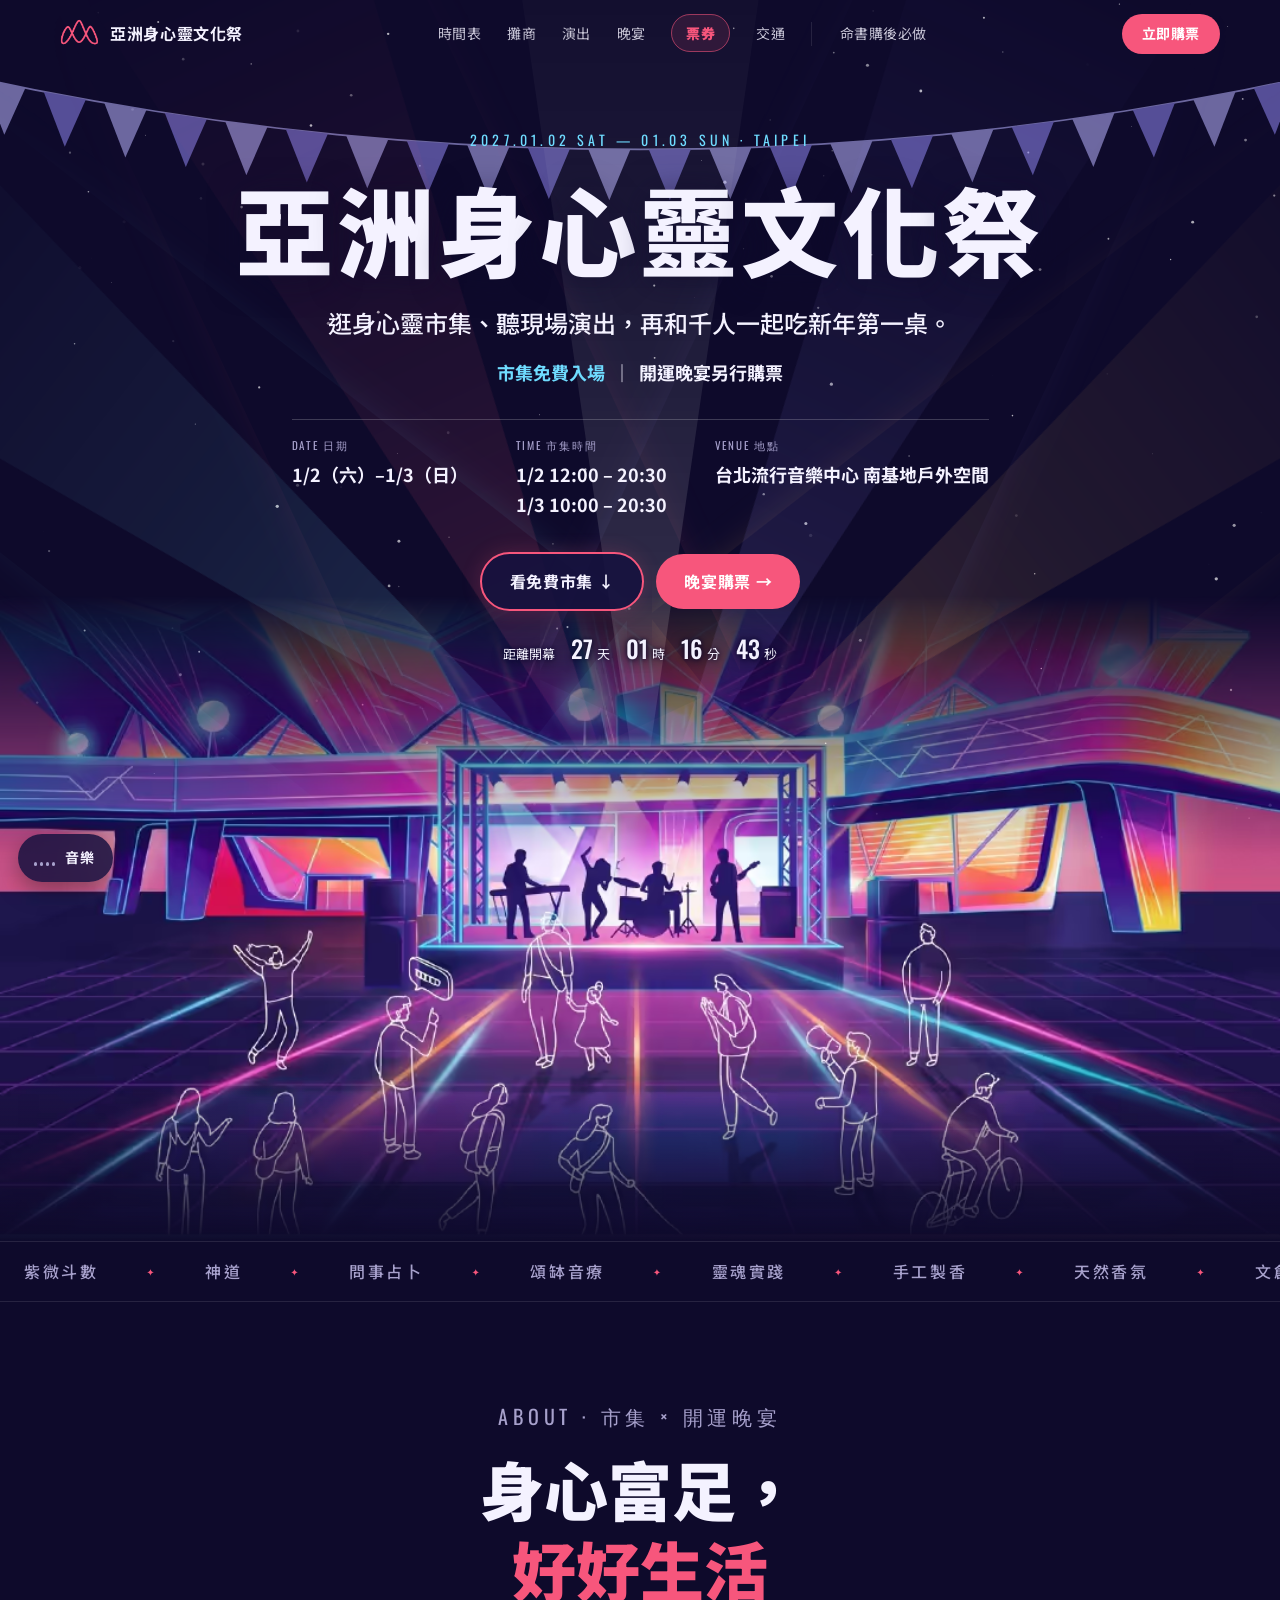
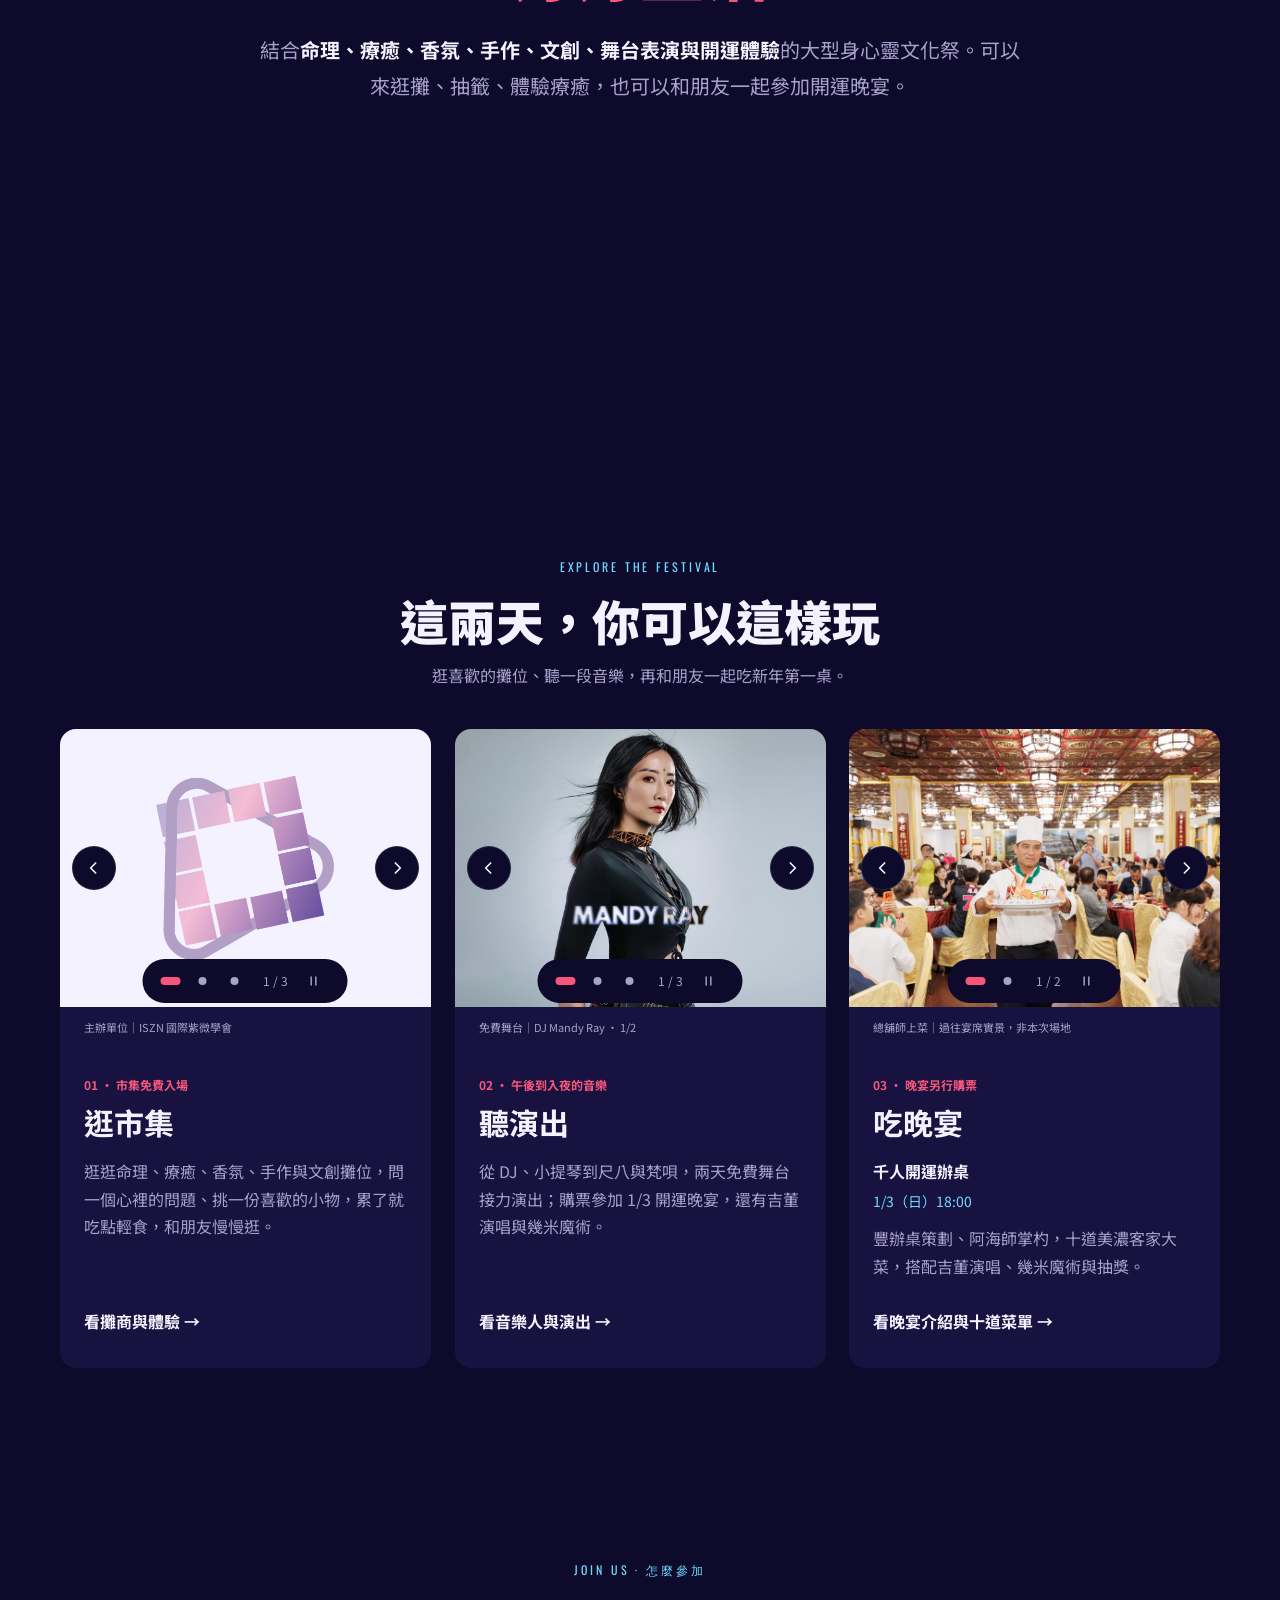
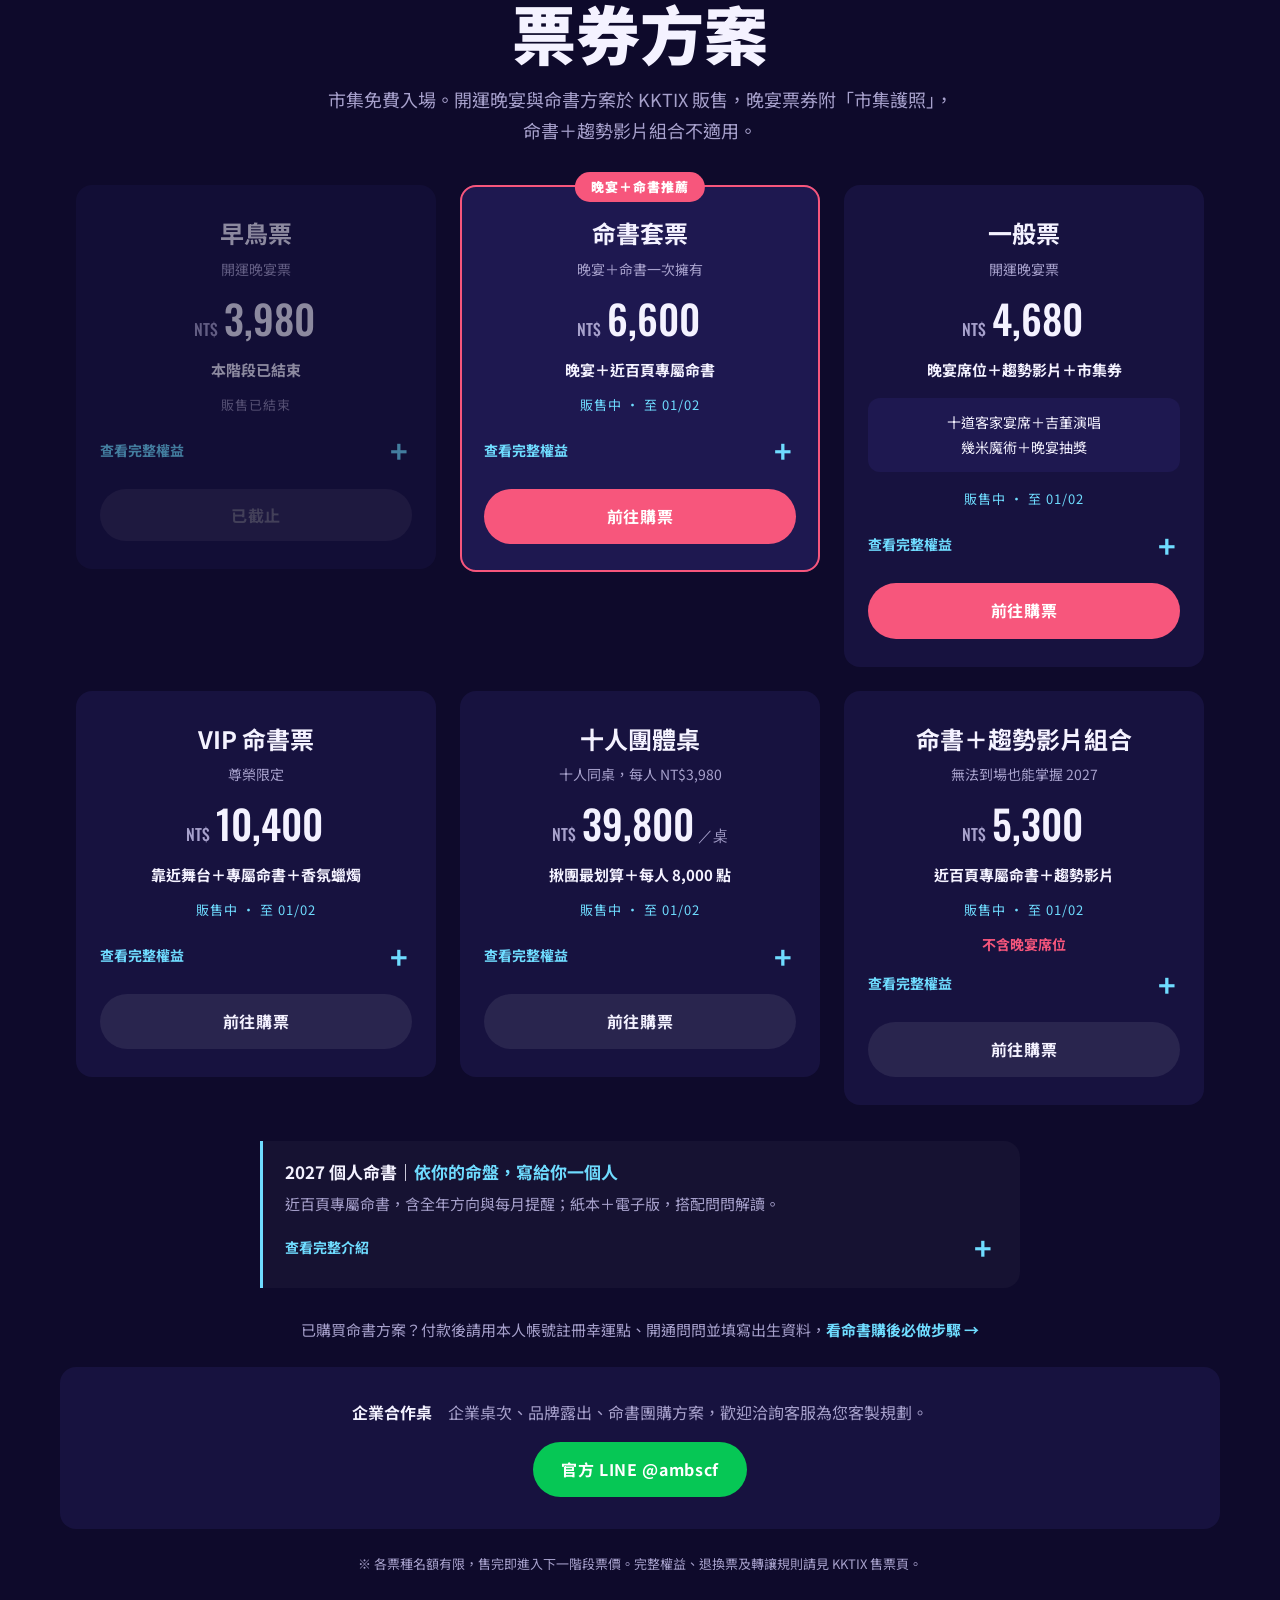
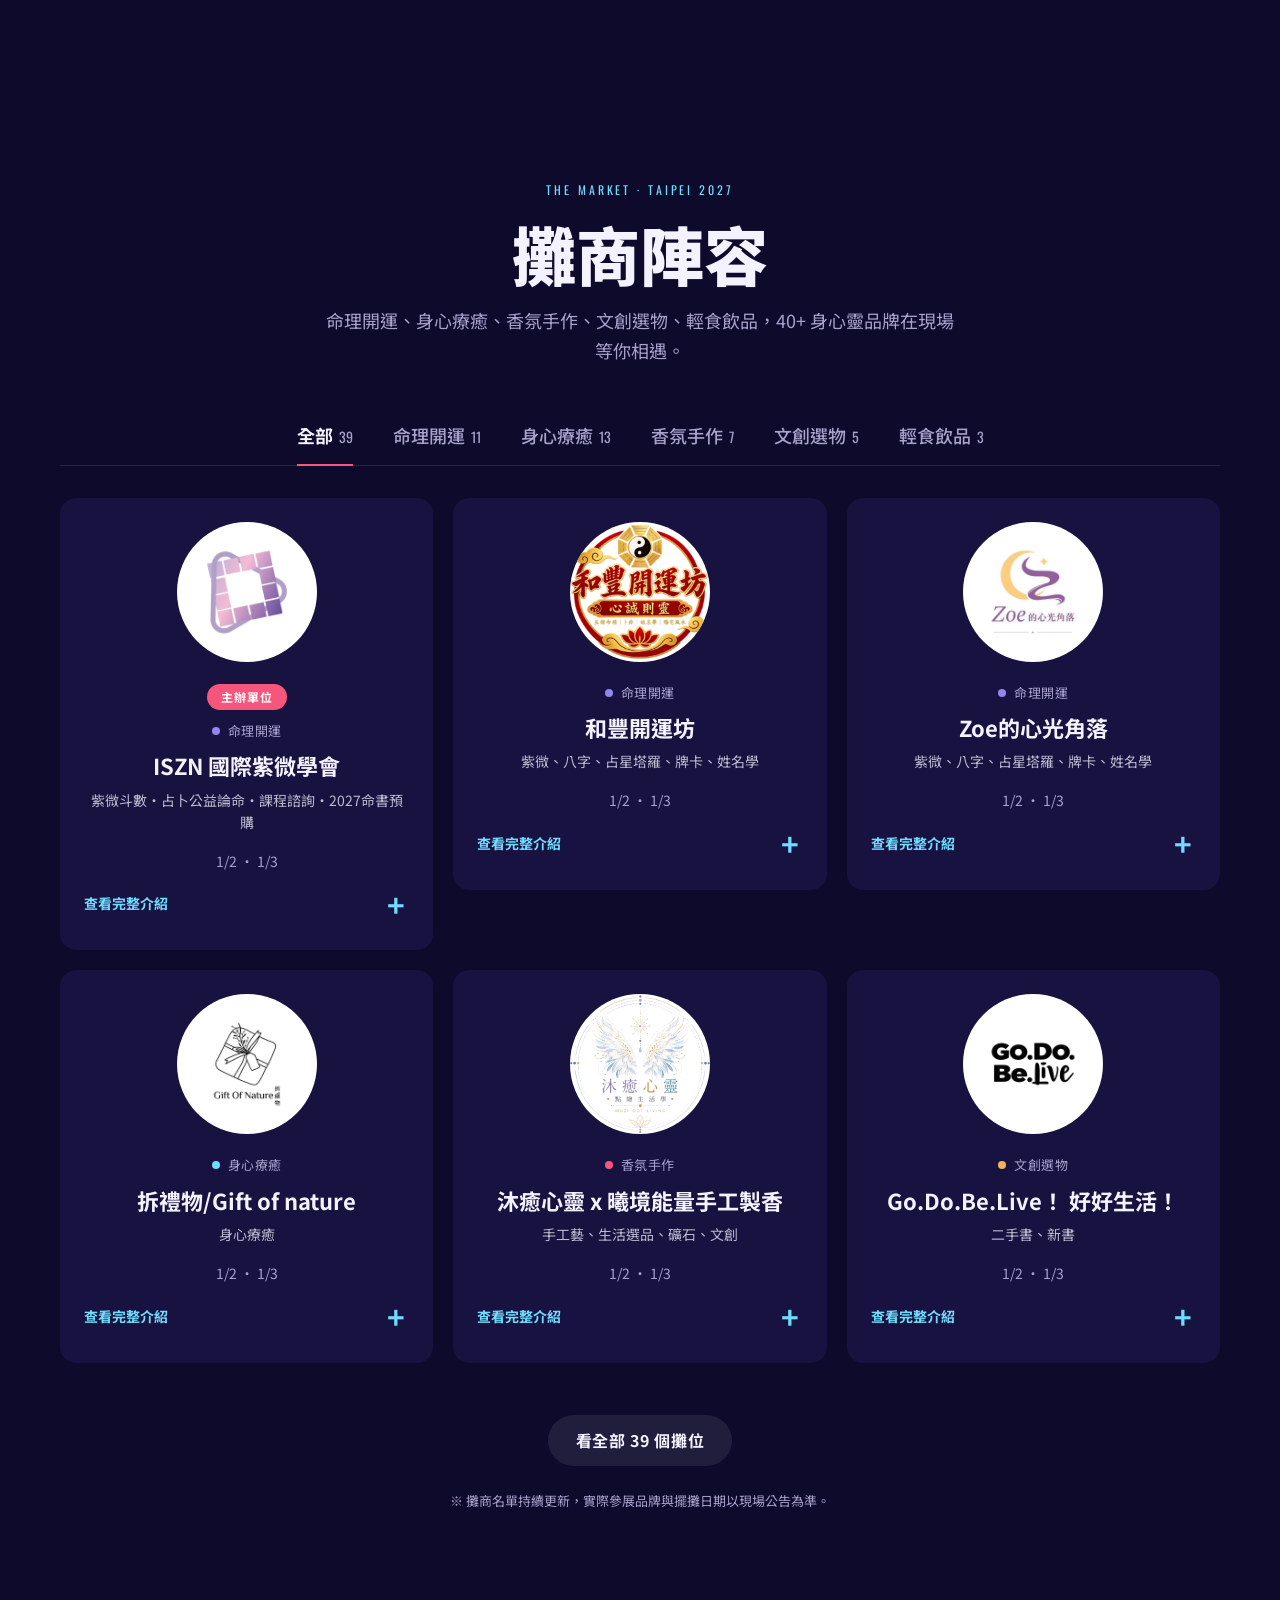
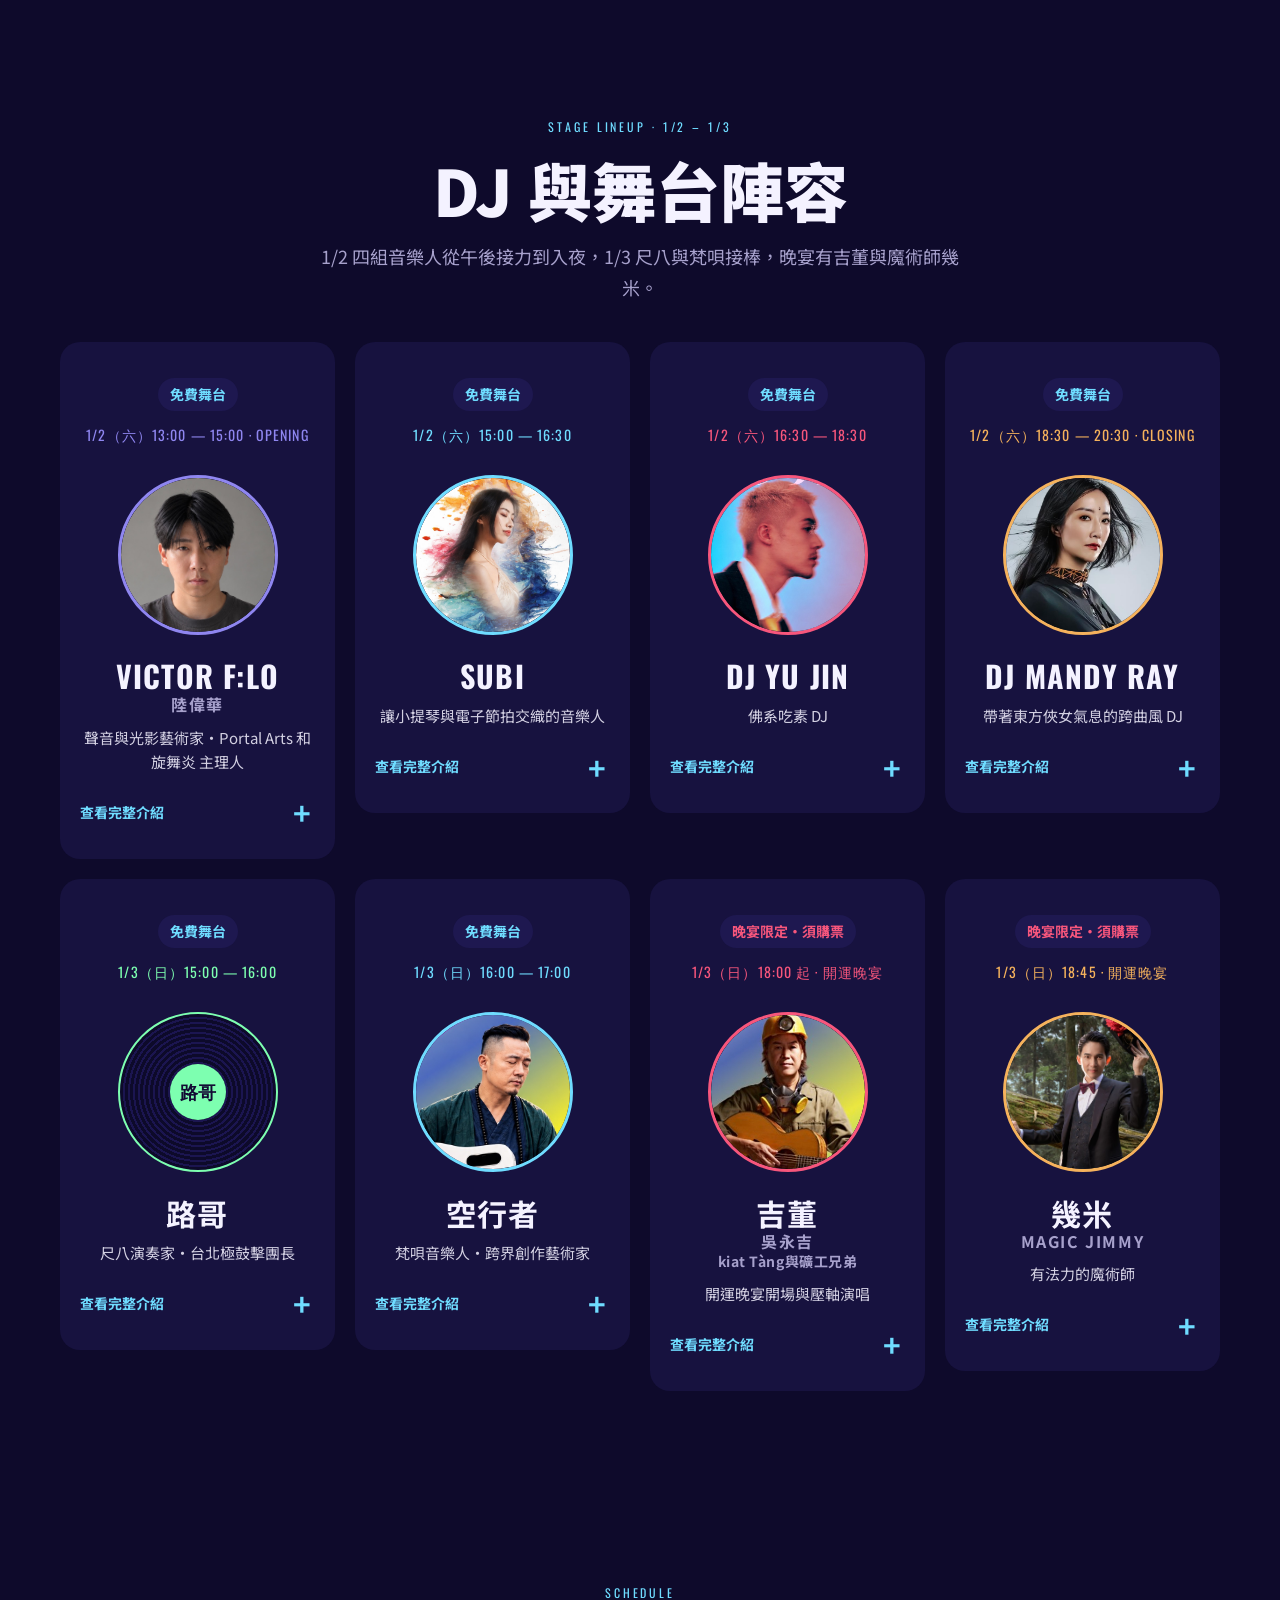
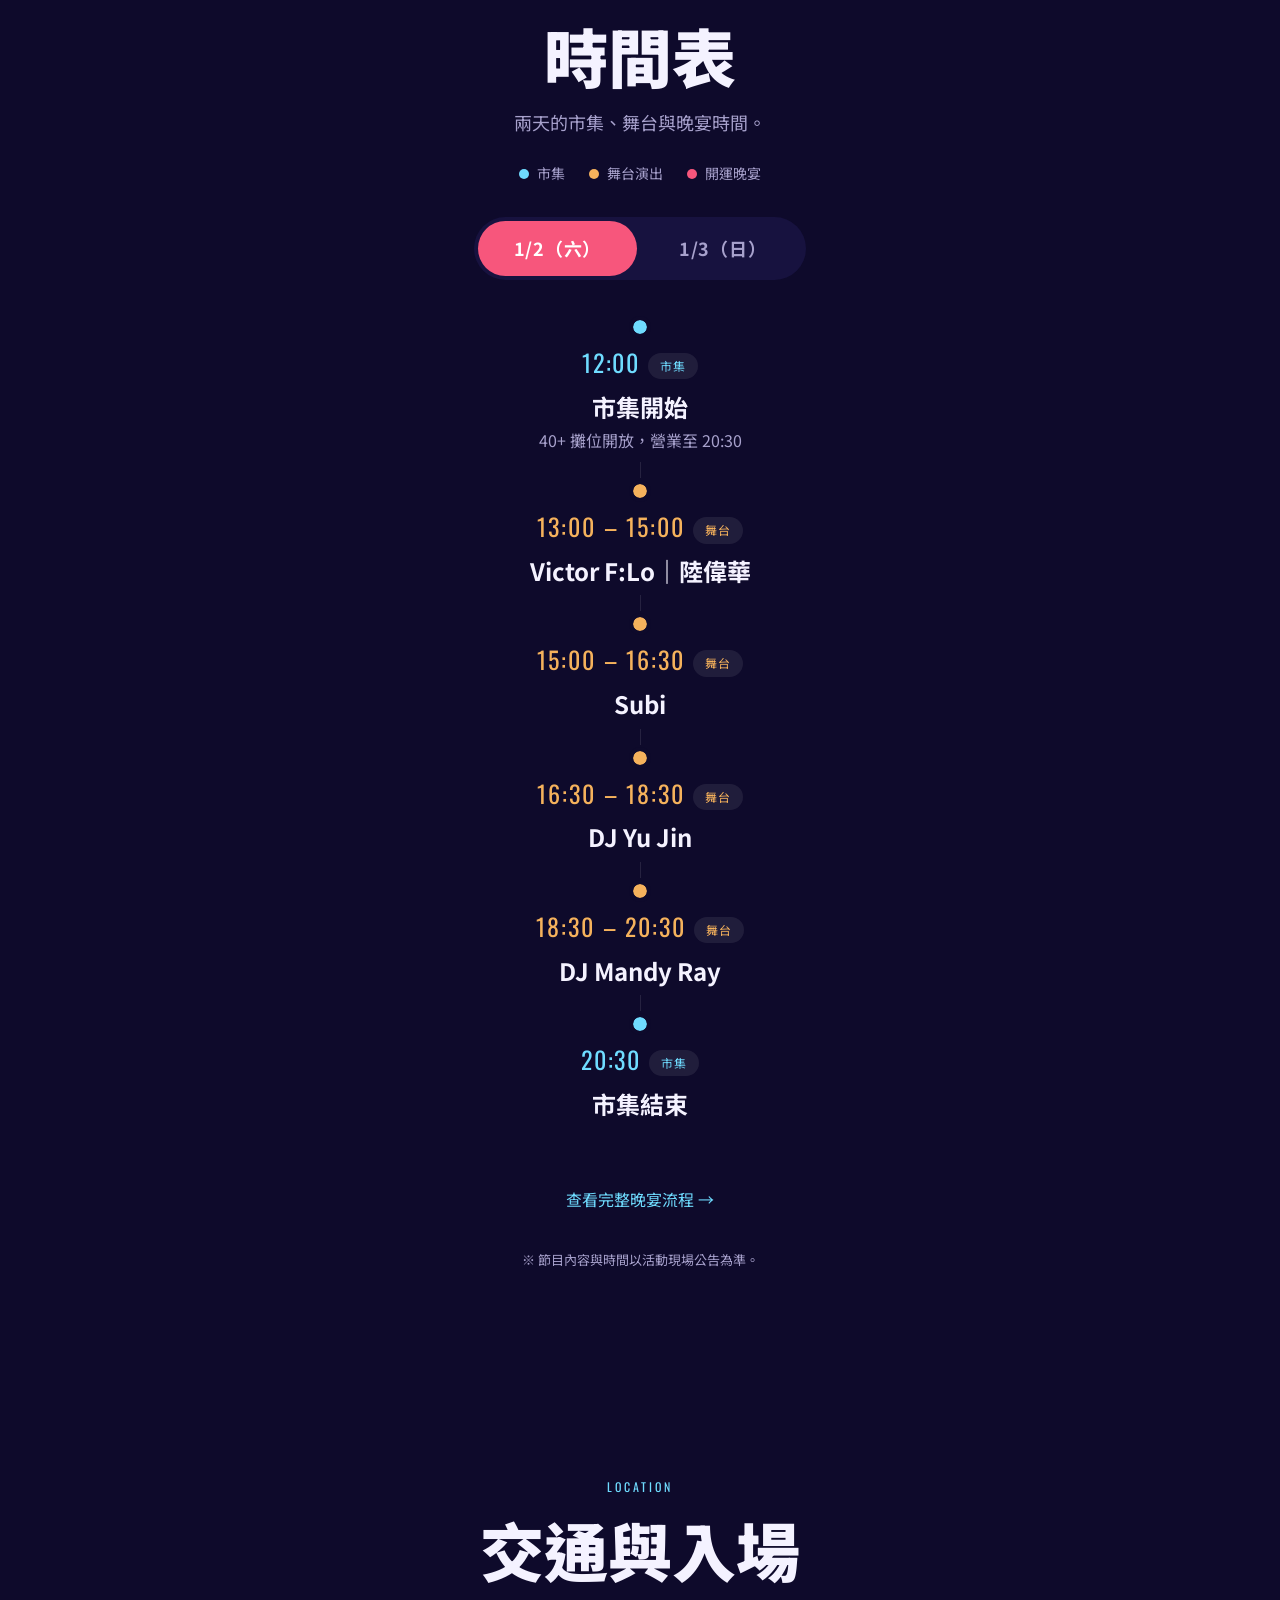
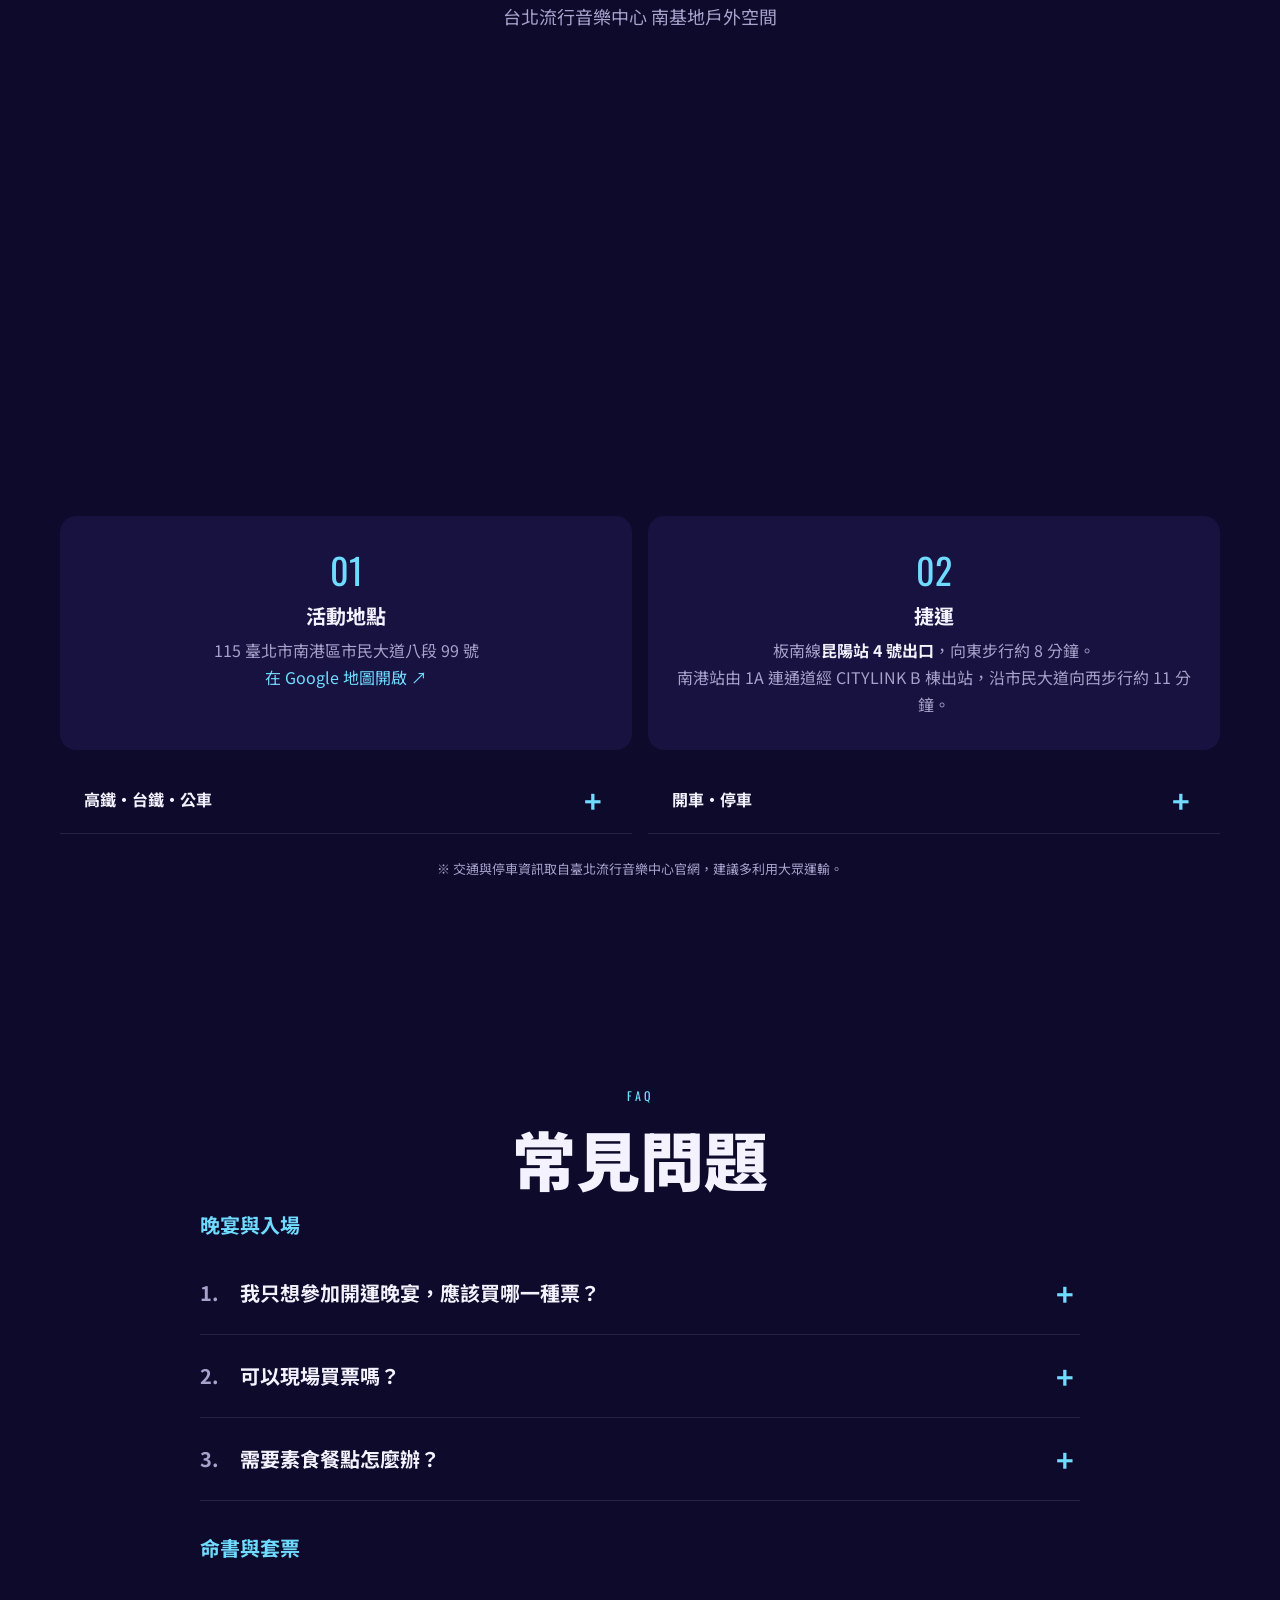
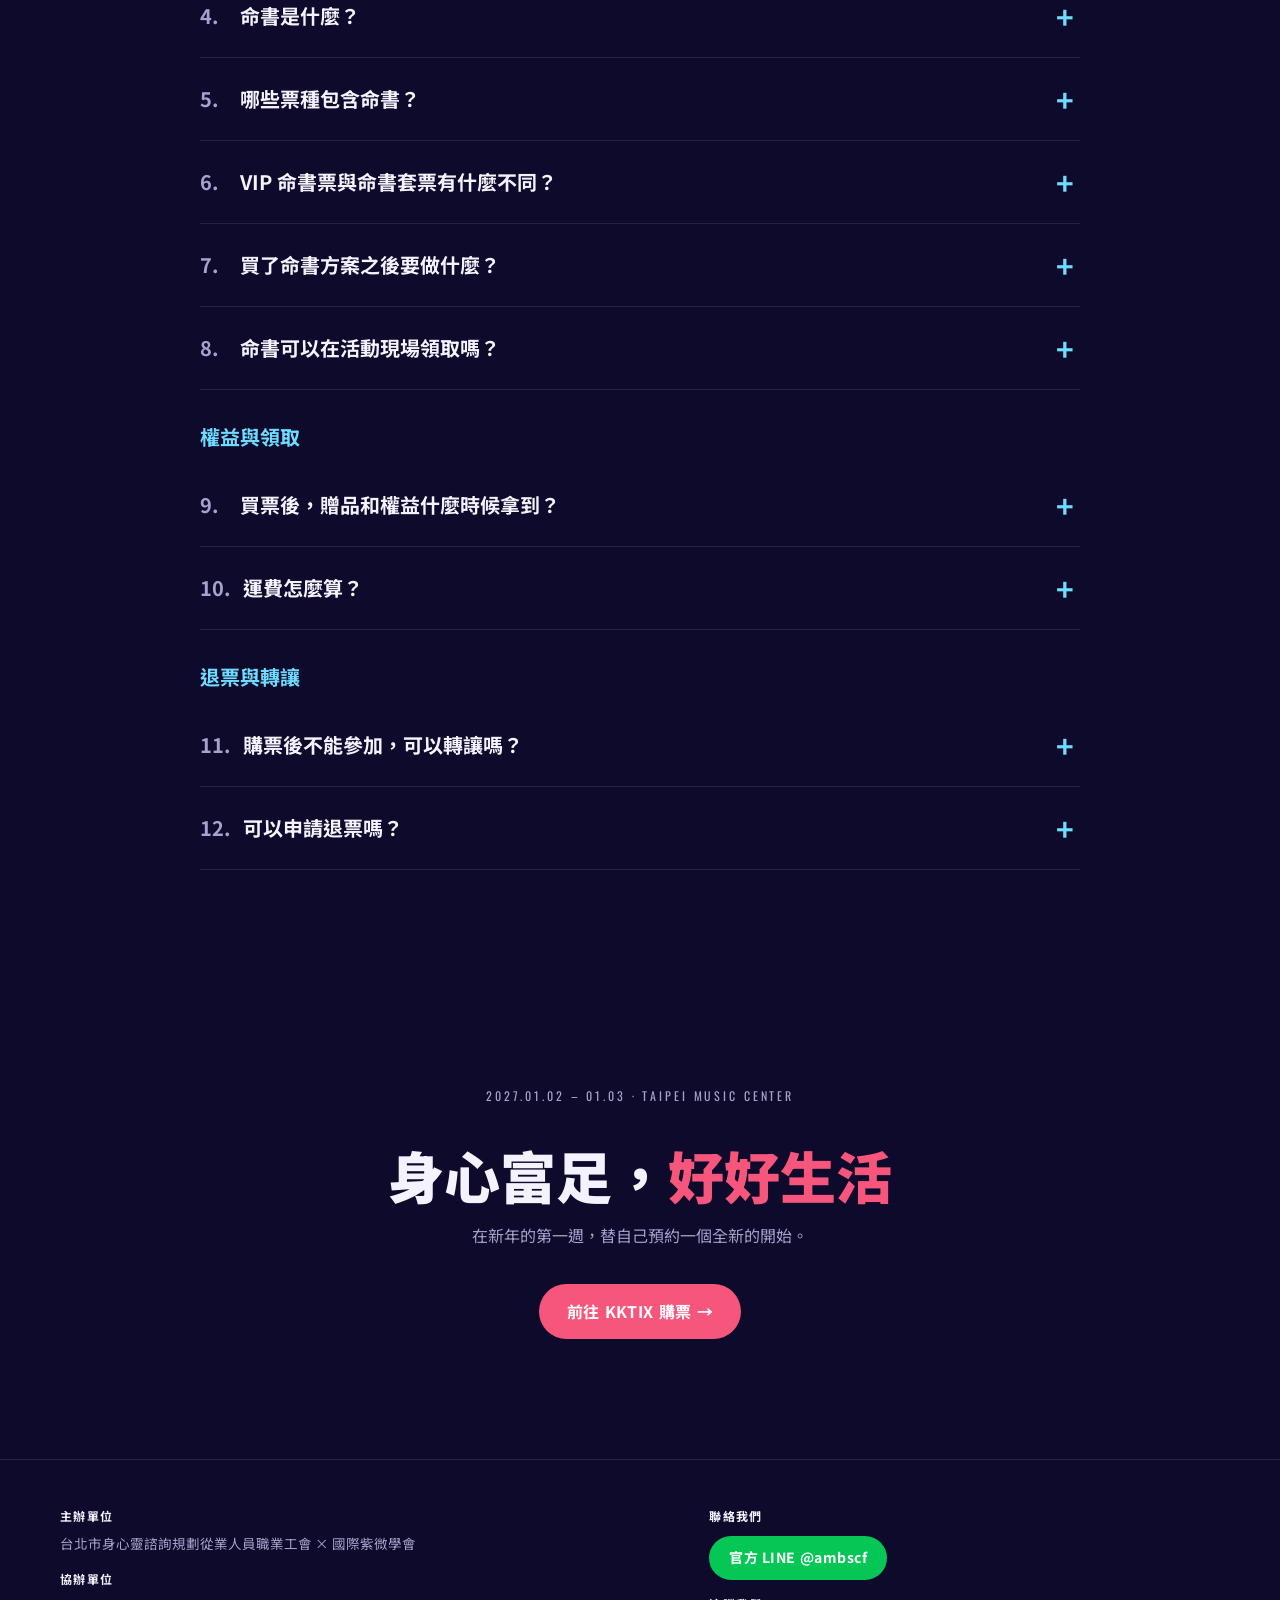
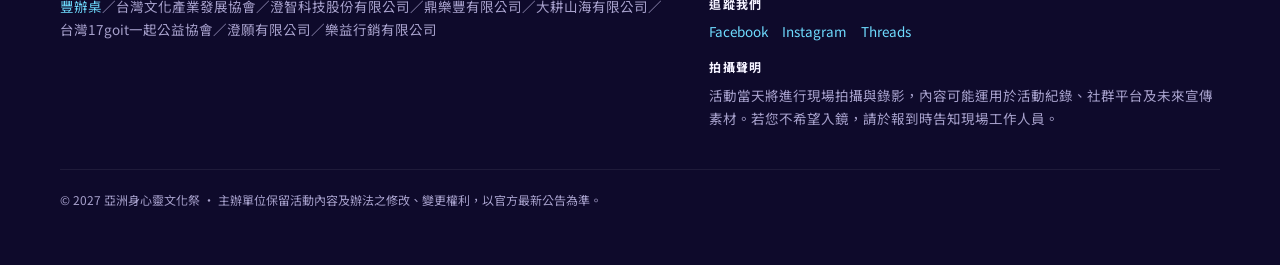
==== commit ad211db6: "改善攤商手機 Logo 比例與介紹分段" ====
--- a/index.html
+++ b/index.html
@@ -807,6 +807,7 @@
   .nav li.nav-sep{padding-left:0;border-left:0;border-top:1px solid var(--line)}
 }
 /* 多品牌 Logo 輪播 */#vgrid .lg.rot{position:relative}#vgrid .lg.rot img{position:absolute;inset:0;width:100%;height:100%;object-fit:cover;opacity:0;animation:lgrot 9s infinite}#vgrid .lg.rot img:nth-child(2){animation-delay:3s}#vgrid .lg.rot img:nth-child(3){animation-delay:6s}@keyframes lgrot{0%{opacity:0}4%{opacity:1}33%{opacity:1}37%{opacity:0}100%{opacity:0}}
+/* 新增攤商 Logo 保留完整圖案並縮減內距 */#vgrid .lg.logo-roomy{border-radius:22px}#vgrid .lg.logo-roomy img{object-fit:contain;padding:4px}#vgrid .vendor-name-line{display:block}
 /* 雙品牌 Logo：各顯示三秒，完整保留圖案 */#vgrid .lg.rot-two img{object-fit:contain;animation-name:lgrotTwo;animation-duration:6s}#vgrid .lg.rot-two img:nth-child(2){animation-delay:3s}@keyframes lgrotTwo{0%,49.99%{opacity:1}50%,100%{opacity:0}}
 @media(prefers-reduced-motion:reduce){#vgrid .lg.rot img{animation:none}#vgrid .lg.rot img:first-child{opacity:1}}
 /* 吉董樂團名保留原本大小寫 */.dj h3 small.sub2{text-transform:none;font-size:14px;letter-spacing:.04em}
@@ -1231,7 +1232,9 @@
 蒔青光域相信，每個人都有屬於自己命定的花精，願以花精純粹的能量撫慰人心，傳遞來自花朵、植物與土地的愛與祝福。</p><a href="https://www.mglightrealm.com/">品牌網站／社群</a></article><article><h3>紫微抖樹洞</h3><p>命理開運｜1/2、1/3｜紫微、八字、占星塔羅、牌卡、姓名學</p><p>這是在現代忙碌生活中的心靈避風港-《紫微抖樹洞(Shake Shake)》 我們打破傳統命理嚴肅迷信的框架,以幽默易懂的方式,為您開啟一扇探索生命狀態的窗。 …</p><a href="https://www.facebook.com/profile.php?id=61593556404196">品牌網站／社群</a></article><article><h3>SEE ME◆真彩奧藝◆靈魂存檔站</h3><p>身心療癒｜1/2、1/3｜能量繪圖、能量療育、調頻精油、調頻蠟燭、光場掃描圖</p><p>我們是三個用不同能量語言來協助陪伴你看見內在的療癒品牌，從能量場的掃描認識自己、天使靈氣的溫柔調頻，加上視覺的光圖與氣味的芬芳調頻，讓人們在這不同媒介的共振下，更了解自己，找回內在的平靜、平衡與光。</p><a href="https://www.instagram.com/erica__yy/">SEE ME Instagram</a></article><article><h3>QBell</h3><p>香氛手作｜1/2、1/3｜手工藝、生活選品、礦石、文創</p><p>你有沒有注意到——站在海邊，海浪的聲音跟節奏自然會讓人平靜下來。那種平靜不是你做了什麼，是環境裡的聲音、光、溫度——全都是振動，你的身體一直在接收，只是大腦叫…</p><a href="https://qbellx.com/">品牌網站／社群</a></article><article><h3>香巖山房</h3><p>香氛手作｜1/2、1/3｜沉香</p><p>香品、佛像、手串、命理</p></article><article><h3>白狐喔鬆餅</h3><p>輕食飲品｜1/2、1/3｜調飲、酒精飲品、輕食、甜點</p><p>品牌使命∆∆ 以完成人們的精神滿足為目的，打破鬆餅的享用限制，讓顧客放鬆地獲得由大地恩賜來的美好食材， 與職人的堅持之心所共創“純粹”、“講究”帶來的滿足與幸…</p><a href="https://www.instagram.com/huinyeouwaffle/">品牌網站／社群</a></article><article><h3>Lily’s Lead 秝水晶-你的水晶手鍊設計師</h3><p>香氛手作｜1/2、1/3｜手工藝、生活選品、礦石、文創</p><p>秝水晶 Lily’s Lead，從一份想更理解自己與家人的心意出發，將紫微斗數的洞察，化為日常可以佩戴的美好。品牌名稱中的「秝」，來自女兒的名字，也承載著豐收…</p><a href="https://www.instagram.com/lilylead">品牌網站／社群</a></article><article><h3>水仙光境 水晶｜原礦｜能量充電空間</h3><p>香氛手作｜1/2、1/3｜原礦水晶、植物花藥鹽、水晶補運處方</p><p>「當日常的雜訊太多，讓大地的頻率帶你回到中心。」
 
 「水仙光境」以大地的礦物晶體與植物療癒為媒介，致力於打造讓身心自然沉靜、重拾安定力量的生活體驗。我們相信，每顆礦石的結晶結構與每片乾燥草木的香氣，都承載著穩定的天然節奏。透過手作植物花藥鹽的感官洗滌、原礦水晶的共振連結，以及融合生命靈數與個人氣場的水晶補運處方，協助你在快節奏的世界裡，洗去疲累邊界，讓舒服通透的能量自動與你對齊。</p><a href="https://www.instagram.com/aqua_forest.crystal/">品牌網站／社群</a></article><article><h3>Black Jewel 黑珠寶迷幻服飾</h3><p>文創選物｜1/2、1/3｜迷幻服飾、飾品、彩妝、美甲、香氛</p><p>因緣際會下被宇宙大地之母召喚，長期遊走泰國到印度，邊走邊旅行，邊工作於各種派對，黑珠寶就這麼誕生了。我們挑選各種異地的布料，設計訂製你我身上的衣著，在曼谷也有一家小店。</p><a href="https://www.instagram.com/blackjewel_shop/">品牌網站／社群</a></article><article><h3>如夢幻泡飲Bar</h3><p>輕食飲品｜1/2、1/3</p><p>如夢幻泡飲 Bar｜一杯飲品，一場心靈的自在旅程。人生如夢，萬物如幻，如泡如影。在這裡，我們將身心靈的療癒理念融入酒吧文化，以飲品與酒精為媒介，打造一處自在、放鬆、無拘無束的空間。無論你想品味一杯微醺、享受片刻寧靜，或與靈魂共鳴、遇見不同的自己，都歡迎來到如夢幻泡飲 Bar。在夢幻與現實之間，讓每一口飲品，成為感受當下、放鬆身心的小小儀式。</p></article><article><h3>Aura-Soma在台北</h3><p>身心療癒｜1/2、1/3｜AURA-Soma靈性彩油.瑪雅曆</p><p>你好，我們是「Aura-Soma在台北」。 色彩，有時比語言更早說出我們內在的狀態 從直覺挑選一瓶觸動你的彩油開始，透過色彩與療心卡的探索，看見此刻的自己，也重新發現那些一直都在、卻可能被忙碌生活忽略的內在力量 這次市集也帶來彩油姓名學、馬雅曆星系印記與舒服的手部靈魂按摩，從不同角度認識自己的天賦、特質與生命節奏。 不需要懂色彩，也不需要準備任何問題。 只是留一點時間給自己，讓色彩成為一面鏡子，好好聽聽此刻的心</p><a href="https://www.instagram.com/yutinghsyue">品牌網站／社群</a></article><article><h3>光徑 Glissence</h3><p>命理開運｜1/2、1/3｜紫微、八字、占星塔羅、牌卡、姓名學</p><p>源於宇宙靈感啟發研發的「七脈輪能量啟動卡牌」，攜手俄羅斯 Bio-Well GDV 檢測儀台灣團隊與身心諮商師共同打造。我們將脈輪能量「科學可視化」，建構結合 49 張牌卡、專屬脈輪精油與圓滿日記的完整自癒體系。 跳脫純玄學框架，以「數據可視化＋卡牌引導＋植物芳療」開創療癒新標準。本項目致力成為從業者具公信力的專業教具與培訓系統，期盼藉由大會展現科學論證的能量平衡，賦能產業人才，攜手開創共好新生態！</p><a href="https://hocom.tw/h/index?key=8693605752">品牌網站／社群</a></article><article><h3>如是療遇所/黃東全人顧問有限公司</h3><p>身心療癒｜1/2｜精油、頌缽、音療、按摩、瑜伽</p><p>如是療遇所 Here We R Lab。 如果你最近睡不好、撐很久、生活卡住了，卻不知道該從哪裡開始整理，歡迎來聊聊。 我們從理解你的狀態開始，透過身體覺察與靈氣療遇， 陪你一步一步重新找回生活的節奏——不是讓你放鬆一次就好，而是陪你把生活重新排回來。</p><a href="https://www.instagram.com/tony_takitani_h">品牌網站／社群</a></article><article><h3>BG5-商業人類圖</h3><p>命理開運｜1/2、1/3｜BG5-商業人類圖・職涯發展</p><p>BG5-商業人類圖（BG5-Humandesign for Business）是人類圖體系在職涯與商業上的應用。BG5 體系隸屬於 IHDS 國際人類圖學校旗下的 BG5 商學院（BG5 Business Institute），我們的課程皆取得其官方授權與認證。不談玄學，只談績效：從出生資料解析你天生的工作優勢、決策方式與溝通模式，看懂自己的職場優勢與團隊合作方式。提供線上基礎與認證課程，以及一對一顧問諮詢。</p><a href="https://insight-connected.com/">品牌網站／社群</a></article><article><h3>風映像工作室 × UMCC</h3><p>文創選物｜1/2、1/3｜手工藝、生活選品、礦石、文創</p><p>風映像工作室 × UMCC，以創意科技結合音樂、影像與生活美學，打造有溫度的 NFC 文創商品。
+
 透過客製化音樂、影像與 NFC 感應技術，將祝福、回憶與故事收藏在卡片及精緻飾品中。只需手機輕輕一碰，就能開啟專屬內容。
+
 我們相信，每一個故事都值得擁有一首歌，也希望讓科技成為傳遞情感與保存珍貴回憶的新方式。</p><a href="https://feng-image-studio.netlify.app/market.html">品牌網站／社群</a></article><article><h3>水療室/跳大神</h3><p>身心療癒｜1/2、1/3｜水晶・卡牌・淨化噴霧</p><p>在 Upala水療室，
 協助每位來訪的旅人，
 找到最貼近心靈狀態的水晶夥伴，
@@ -1251,7 +1254,18 @@
 水晶療癒｜阿卡西紀錄開啟/礦訊｜塔羅占星</p><a href="https://www.instagram.com/upalahealing/">品牌網站／社群</a></article><article><h3>Ishaya 澳洲口服花精</h3><p>身心療癒｜1/2、1/3｜花精・靈氣・身心靈教學</p><p>以自然療法為主，主要做身心靈教學，生命回溯，靈氣，花精輔助</p><a href="https://www.instagram.com/reikilife_light?srtk=a2NqczlncHVpaGtl">品牌網站／社群</a></article><article><h3>Victor &amp; Mendy 的人類圖天命相談室</h3><p>命理開運｜1/2、1/3｜人類圖・基因天命・香氛蠟燭</p><p>Victor 的是「人類設計 Lifestyle」
 Mendy 的是「星辰角落」。
 
-「人類圖天命相談室」是 Victor 和 Mendy 兩位風格互補的分析師合作的聯名企劃：Mendy 擅長以人類圖帶你溫柔地看見自己，並搭配特製的香氛能量蠟燭，陪你釋放累積的緊繃感、回歸平靜；Victor 則專攻人類圖與基因天命的綜合應用，帶你認識並善用自己的特質與天賦。無論你是想透過蠟燭帶走一份陪伴，或是坐下來進行深度的自我探索對話，都能在這裡獲得溫暖的專屬指引。註：本服務為人類圖自我探索與個人成長之文化體驗，非醫療、心理諮商或治療行為，亦不取代專業醫療診斷。</p><a href="https://hdlifestyle.online/">品牌網站／社群</a></article><article><h3>七彩光能量學院</h3><p>身心療癒｜1/2、1/3｜脈輪・花精・水晶・塔羅</p><p>七彩光能量學院創立於2004年，以光與愛為初心，融合脈輪、情緒花精、水晶、塔羅、曼陀羅藝術與身心靈課程，陪伴每一位渴望認識自己的朋友，開啟與內在的溫柔對話。我們相信，每個人都擁有獨特的生命色彩與創造潛能，透過覺察、學習與藝術創作，能逐步找到適合自己的生活節奏。學院提供多元課程與體驗，讓身心靈探索貼近日常，邀請您在色彩與靜心之間放慢腳步，聆聽自己的心聲，感受人與人真誠連結的溫暖，將光與愛化為生活中的實踐，活出自在、喜悅與豐盛。</p><a href="https://www.facebook.com/share/1CN9gugtG5/">品牌網站／社群</a></article><article><h3>PICKOUT</h3><p>文創選物｜1/2、1/3｜街頭・古著・服飾選物</p><p>PICKOUT誕生於對街頭文化、古著風格與個人態度的熱愛。我們精選兼具特色與質感的服飾，融合街頭、古著、龐克與潮流元素，讓每個人都能找到屬於自己的穿搭語言。
+「人類圖天命相談室」是 Victor 和 Mendy 兩位風格互補的分析師合作的聯名企劃：Mendy 擅長以人類圖帶你溫柔地看見自己，並搭配特製的香氛能量蠟燭，陪你釋放累積的緊繃感、回歸平靜；
+
+Victor 則專攻人類圖與基因天命的綜合應用，帶你認識並善用自己的特質與天賦。
+
+無論你是想透過蠟燭帶走一份陪伴，或是坐下來進行深度的自我探索對話，都能在這裡獲得溫暖的專屬指引。
+
+註：本服務為人類圖自我探索與個人成長之文化體驗，非醫療、心理諮商或治療行為，亦不取代專業醫療診斷。</p><a href="https://hdlifestyle.online/">品牌網站／社群</a></article><article><h3>七彩光能量學院</h3><p>身心療癒｜1/2、1/3｜脈輪・花精・水晶・塔羅</p><p>七彩光能量學院創立於2004年，以光與愛為初心，融合脈輪、情緒花精、水晶、塔羅、曼陀羅藝術與身心靈課程，陪伴每一位渴望認識自己的朋友，開啟與內在的溫柔對話。
+
+我們相信，每個人都擁有獨特的生命色彩與創造潛能，透過覺察、學習與藝術創作，能逐步找到適合自己的生活節奏。
+
+學院提供多元課程與體驗，讓身心靈探索貼近日常，邀請您在色彩與靜心之間放慢腳步，聆聽自己的心聲，感受人與人真誠連結的溫暖，將光與愛化為生活中的實踐，活出自在、喜悅與豐盛。</p><a href="https://www.facebook.com/share/1CN9gugtG5/">品牌網站／社群</a></article><article><h3>PICKOUT</h3><p>文創選物｜1/2、1/3｜街頭・古著・服飾選物</p><p>PICKOUT誕生於對街頭文化、古著風格與個人態度的熱愛。我們精選兼具特色與質感的服飾，融合街頭、古著、龐克與潮流元素，讓每個人都能找到屬於自己的穿搭語言。
+
 在追求一致性的時代，我們更重視獨特性。PICKOUT 不只是服飾選物品牌，更是一種生活態度，鼓勵勇敢表達自我，透過穿搭展現真實個性。</p><a href="https://www.instagram.com/f2a2n2g2?igsh=MTZwNGF6dWt2dXk4ZQ%3D%3D&amp;utm_source=qr">品牌網站／社群</a></article></div><!--/seo:vendors--></div>
     <p class="note">※ 攤商名單持續更新，實際參展品牌與擺攤日期以現場公告為準。</p>
   </div>
@@ -1453,12 +1467,12 @@
   {"cat":"命理開運","name":"光徑 Glissence","tags":"紫微、八字、占星塔羅、牌卡、姓名學","desc":"源於宇宙靈感啟發研發的「七脈輪能量啟動卡牌」，攜手俄羅斯 Bio-Well GDV 檢測儀台灣團隊與身心諮商師共同打造。我們將脈輪能量「科學可視化」，建構結合 49 張牌卡、專屬脈輪精油與圓滿日記的完整自癒體系。 跳脫純玄學框架，以「數據可視化＋卡牌引導＋植物芳療」開創療癒新標準。本項目致力成為從業者具公信力的專業教具與培訓系統，期盼藉由大會展現科學論證的能量平衡，賦能產業人才，攜手開創共好新生態！","days":["1/2","1/3"],"url":"https://hocom.tw/h/index?key=8693605752","img":"assets/vendors/glissence.jpeg","no":"19","fit":"pad","ok":true,"bg":"#fff"},
   {"cat":"身心療癒","name":"如是療遇所/黃東全人顧問有限公司","tags":"精油、頌缽、音療、按摩、瑜伽","desc":"如是療遇所 Here We R Lab。 如果你最近睡不好、撐很久、生活卡住了，卻不知道該從哪裡開始整理，歡迎來聊聊。 我們從理解你的狀態開始，透過身體覺察與靈氣療遇， 陪你一步一步重新找回生活的節奏——不是讓你放鬆一次就好，而是陪你把生活重新排回來。","days":["1/2"],"url":"https://www.instagram.com/tony_takitani_h?utm_source=ig_web_button_share_sheet&stkn=ZDNlZDc0MzIxNw==","img":"","no":"27","fit":"","ok":true},
   {"cat":"命理開運","name":"BG5-商業人類圖","tags":"BG5-商業人類圖・職涯發展","desc":"BG5-商業人類圖（BG5-Humandesign for Business）是人類圖體系在職涯與商業上的應用。BG5 體系隸屬於 IHDS 國際人類圖學校旗下的 BG5 商學院（BG5 Business Institute），我們的課程皆取得其官方授權與認證。不談玄學，只談績效：從出生資料解析你天生的工作優勢、決策方式與溝通模式，看懂自己的職場優勢與團隊合作方式。提供線上基礎與認證課程，以及一對一顧問諮詢。","days":["1/2","1/3"],"url":"https://insight-connected.com","img":"assets/vendors/30_v2.jpg","no":"30","fit":"pad","ok":true},
-  {"cat":"文創選物","name":"風映像工作室 × UMCC","tags":"手工藝、生活選品、礦石、文創","desc":"風映像工作室 × UMCC，以創意科技結合音樂、影像與生活美學，打造有溫度的 NFC 文創商品。\n透過客製化音樂、影像與 NFC 感應技術，將祝福、回憶與故事收藏在卡片及精緻飾品中。只需手機輕輕一碰，就能開啟專屬內容。\n我們相信，每一個故事都值得擁有一首歌，也希望讓科技成為傳遞情感與保存珍貴回憶的新方式。","days":["1/2","1/3"],"url":"https://feng-image-studio.netlify.app/market.html","img":"assets/vendors/feng-umcc.jpeg","no":"vendor-feng-umcc","fit":"pad","ok":true,"bg":"#fff"},
-  {"cat":"身心療癒","name":"水療室/跳大神","tags":"水晶・卡牌・淨化噴霧","desc":"在 Upala水療室，\n協助每位來訪的旅人，\n找到最貼近心靈狀態的水晶夥伴，\n像是打開一座專屬的心靈圖書館，找回內在的指引與方向。\n每一件水療室的水晶，\n不僅僅是商品，更承載著祝福與意圖。\n此外，季節性的魔法淨化鹽與室內淨化噴霧，\n協助淨化場域與空間，創造更純粹、自在的生活節奏。\n療癒，\n是一場回到內在的旅程。 \n歡迎走進這片水晶之境，\n讓自己重 • 新 • 發 • 光 \n販售：\n原礦｜水晶飾品｜生命靈數客製手鍊｜\n魔法淨化鹽｜ 空間淨化噴霧｜卡牌\n預約服務：\n水晶療癒｜阿卡西紀錄開啟/礦訊｜塔羅占星","days":["1/2","1/3"],"url":"https://www.instagram.com/upalahealing/","img":"assets/vendors/upala.png","no":"vendor-upala","fit":"pad","ok":true,"bg":"#fff"},
-  {"cat":"身心療癒","name":"Ishaya 澳洲口服花精","tags":"花精・靈氣・身心靈教學","desc":"以自然療法為主，主要做身心靈教學，生命回溯，靈氣，花精輔助","days":["1/2","1/3"],"url":"https://www.instagram.com/reikilife_light?srtk=a2NqczlncHVpaGtl","img":"assets/vendors/ishaya.jpg","no":"vendor-ishaya","fit":"pad","ok":true},
-  {"cat":"命理開運","name":"Victor & Mendy 的人類圖天命相談室","tags":"人類圖・基因天命・香氛蠟燭","desc":"Victor 的是「人類設計 Lifestyle」\nMendy 的是「星辰角落」。\n\n「人類圖天命相談室」是 Victor 和 Mendy 兩位風格互補的分析師合作的聯名企劃：Mendy 擅長以人類圖帶你溫柔地看見自己，並搭配特製的香氛能量蠟燭，陪你釋放累積的緊繃感、回歸平靜；Victor 則專攻人類圖與基因天命的綜合應用，帶你認識並善用自己的特質與天賦。無論你是想透過蠟燭帶走一份陪伴，或是坐下來進行深度的自我探索對話，都能在這裡獲得溫暖的專屬指引。註：本服務為人類圖自我探索與個人成長之文化體驗，非醫療、心理諮商或治療行為，亦不取代專業醫療診斷。","days":["1/2","1/3"],"url":"https://hdlifestyle.online/","img":"assets/vendors/hd-lifestyle.png","no":"vendor-hd-lifestyle","fit":"pad","ok":true,"imgs":["assets/vendors/hd-lifestyle.png","assets/vendors/stars-corner.png"]},
-  {"cat":"身心療癒","name":"七彩光能量學院","tags":"脈輪・花精・水晶・塔羅","desc":"七彩光能量學院創立於2004年，以光與愛為初心，融合脈輪、情緒花精、水晶、塔羅、曼陀羅藝術與身心靈課程，陪伴每一位渴望認識自己的朋友，開啟與內在的溫柔對話。我們相信，每個人都擁有獨特的生命色彩與創造潛能，透過覺察、學習與藝術創作，能逐步找到適合自己的生活節奏。學院提供多元課程與體驗，讓身心靈探索貼近日常，邀請您在色彩與靜心之間放慢腳步，聆聽自己的心聲，感受人與人真誠連結的溫暖，將光與愛化為生活中的實踐，活出自在、喜悅與豐盛。","days":["1/2","1/3"],"url":"https://www.facebook.com/share/1CN9gugtG5/","img":"assets/vendors/seven-light.jpeg","no":"vendor-seven-light","fit":"pad","ok":true,"bg":"#fff"},
-  {"cat":"文創選物","name":"PICKOUT","tags":"街頭・古著・服飾選物","desc":"PICKOUT誕生於對街頭文化、古著風格與個人態度的熱愛。我們精選兼具特色與質感的服飾，融合街頭、古著、龐克與潮流元素，讓每個人都能找到屬於自己的穿搭語言。\n在追求一致性的時代，我們更重視獨特性。PICKOUT 不只是服飾選物品牌，更是一種生活態度，鼓勵勇敢表達自我，透過穿搭展現真實個性。","days":["1/2","1/3"],"url":"https://www.instagram.com/f2a2n2g2?igsh=MTZwNGF6dWt2dXk4ZQ%3D%3D&utm_source=qr","img":"assets/vendors/pickout.jpeg","no":"vendor-pickout","fit":"pad","ok":true},
+  {"cat":"文創選物","name":"風映像工作室 × UMCC","tags":"手工藝、生活選品、礦石、文創","desc":"風映像工作室 × UMCC，以創意科技結合音樂、影像與生活美學，打造有溫度的 NFC 文創商品。\n\n透過客製化音樂、影像與 NFC 感應技術，將祝福、回憶與故事收藏在卡片及精緻飾品中。只需手機輕輕一碰，就能開啟專屬內容。\n\n我們相信，每一個故事都值得擁有一首歌，也希望讓科技成為傳遞情感與保存珍貴回憶的新方式。","days":["1/2","1/3"],"url":"https://feng-image-studio.netlify.app/market.html","img":"assets/vendors/feng-umcc.jpeg","no":"vendor-feng-umcc","fit":"logo-roomy","ok":true,"bg":"#fff"},
+  {"cat":"身心療癒","name":"水療室/跳大神","tags":"水晶・卡牌・淨化噴霧","desc":"在 Upala水療室，協助每位來訪的旅人，找到最貼近心靈狀態的水晶夥伴，像是打開一座專屬的心靈圖書館，找回內在的指引與方向。\n\n每一件水療室的水晶，不僅僅是商品，更承載著祝福與意圖。此外，季節性的魔法淨化鹽與室內淨化噴霧，協助淨化場域與空間，創造更純粹、自在的生活節奏。\n\n療癒，是一場回到內在的旅程。 歡迎走進這片水晶之境，讓自己重 • 新 • 發 • 光 \n\n販售：\n原礦｜水晶飾品｜生命靈數客製手鍊｜魔法淨化鹽｜ 空間淨化噴霧｜卡牌\n\n預約服務：\n水晶療癒｜阿卡西紀錄開啟/礦訊｜塔羅占星","days":["1/2","1/3"],"url":"https://www.instagram.com/upalahealing/","img":"assets/vendors/upala.png","no":"vendor-upala","fit":"logo-roomy","ok":true,"bg":"#fff"},
+  {"cat":"身心療癒","name":"Ishaya 澳洲口服花精","tags":"花精・靈氣・身心靈教學","desc":"以自然療法為主，主要做身心靈教學，生命回溯，靈氣，花精輔助","days":["1/2","1/3"],"url":"https://www.instagram.com/reikilife_light?srtk=a2NqczlncHVpaGtl","img":"assets/vendors/ishaya.jpg","no":"vendor-ishaya","fit":"logo-roomy","ok":true},
+  {"cat":"命理開運","name":"Victor & Mendy 的人類圖天命相談室","tags":"人類圖・基因天命・香氛蠟燭","desc":"Victor 的是「人類設計 Lifestyle」\nMendy 的是「星辰角落」。\n\n「人類圖天命相談室」是 Victor 和 Mendy 兩位風格互補的分析師合作的聯名企劃：Mendy 擅長以人類圖帶你溫柔地看見自己，並搭配特製的香氛能量蠟燭，陪你釋放累積的緊繃感、回歸平靜；\n\nVictor 則專攻人類圖與基因天命的綜合應用，帶你認識並善用自己的特質與天賦。\n\n無論你是想透過蠟燭帶走一份陪伴，或是坐下來進行深度的自我探索對話，都能在這裡獲得溫暖的專屬指引。\n\n註：本服務為人類圖自我探索與個人成長之文化體驗，非醫療、心理諮商或治療行為，亦不取代專業醫療診斷。","days":["1/2","1/3"],"url":"https://hdlifestyle.online/","img":"assets/vendors/hd-lifestyle.png","no":"vendor-hd-lifestyle","fit":"pad","ok":true,"imgs":["assets/vendors/hd-lifestyle.png","assets/vendors/stars-corner.png"],"nameLines":["Victor & Mendy","的人類圖天命相談室"]},
+  {"cat":"身心療癒","name":"七彩光能量學院","tags":"脈輪・花精・水晶・塔羅","desc":"七彩光能量學院創立於2004年，以光與愛為初心，融合脈輪、情緒花精、水晶、塔羅、曼陀羅藝術與身心靈課程，陪伴每一位渴望認識自己的朋友，開啟與內在的溫柔對話。\n\n我們相信，每個人都擁有獨特的生命色彩與創造潛能，透過覺察、學習與藝術創作，能逐步找到適合自己的生活節奏。\n\n學院提供多元課程與體驗，讓身心靈探索貼近日常，邀請您在色彩與靜心之間放慢腳步，聆聽自己的心聲，感受人與人真誠連結的溫暖，將光與愛化為生活中的實踐，活出自在、喜悅與豐盛。","days":["1/2","1/3"],"url":"https://www.facebook.com/share/1CN9gugtG5/","img":"assets/vendors/seven-light.jpeg","no":"vendor-seven-light","fit":"logo-roomy","ok":true,"bg":"#fff"},
+  {"cat":"文創選物","name":"PICKOUT","tags":"街頭・古著・服飾選物","desc":"PICKOUT誕生於對街頭文化、古著風格與個人態度的熱愛。我們精選兼具特色與質感的服飾，融合街頭、古著、龐克與潮流元素，讓每個人都能找到屬於自己的穿搭語言。\n\n在追求一致性的時代，我們更重視獨特性。PICKOUT 不只是服飾選物品牌，更是一種生活態度，鼓勵勇敢表達自我，透過穿搭展現真實個性。","days":["1/2","1/3"],"url":"https://www.instagram.com/f2a2n2g2?igsh=MTZwNGF6dWt2dXk4ZQ%3D%3D&utm_source=qr","img":"assets/vendors/pickout.jpeg","no":"vendor-pickout","fit":"logo-roomy","ok":true},
 ];
 const chips=document.getElementById("chips"),vgrid=document.getElementById("vgrid");
 let showAll=false;
@@ -1466,7 +1480,7 @@
   const all=vendors.filter(v=>f==="全部"||v.cat===f).sort((a,b)=>Number(!!b.host)-Number(!!a.host));
   const list=showAll?all:all.slice(0,6);
   vgrid.innerHTML=list.map((v,i)=>`<article class="vr" style="--c:${CATS[v.cat]};--i:${Math.min(i,14)}">
-    <div>${v.imgs?`<span class="lg rot${v.imgs.length===2?" rot-two":""}">${v.imgs.map(u=>`<img src="${u}" alt="${v.name} Logo" loading="lazy">`).join("")}</span>`:v.img?`<span class="lg ${v.fit||""}"${v.bg?` style="background:${v.bg}"`:""}><img src="${v.img}" alt="${v.name} Logo" loading="lazy"></span>`:`<span class="lg none">${[...v.name][0]}</span>`}${v.host?'<span class="host">主辦單位</span>':""}<p class="cat">${v.cat}</p><h3>${v.name}</h3>${v.tags?`<p class="tg">${v.tags}</p>`:""}</div>
+    <div>${v.imgs?`<span class="lg rot${v.imgs.length===2?" rot-two":""}">${v.imgs.map(u=>`<img src="${u}" alt="${v.name} Logo" loading="lazy">`).join("")}</span>`:v.img?`<span class="lg ${v.fit||""}"${v.bg?` style="background:${v.bg}"`:""}><img src="${v.img}" alt="${v.name} Logo" loading="lazy"></span>`:`<span class="lg none">${[...v.name][0]}</span>`}${v.host?'<span class="host">主辦單位</span>':""}<p class="cat">${v.cat}</p><h3>${v.nameLines?v.nameLines.map(line=>`<span class="vendor-name-line">${line}</span>`).join(""):v.name}</h3>${v.tags?`<p class="tg">${v.tags}</p>`:""}</div>
     <p class="vendor-days">${v.days.join(" · ")}</p>
     <details class="vendor-details"><summary>查看完整介紹</summary><div class="vendor-details-body"><p class="ds">${v.desc}</p>${v.url?`<a class="vendor-social" href="${v.url}" target="_blank" rel="noopener">${v.urlText||"前往品牌網站／社群"} ↗</a>`:""}${(v.links||[]).map(l=>`<a class="vendor-social" href="${l.u}" target="_blank" rel="noopener">${l.t} ↗</a>`).join("")}</div></details>
     </article>`).join("")
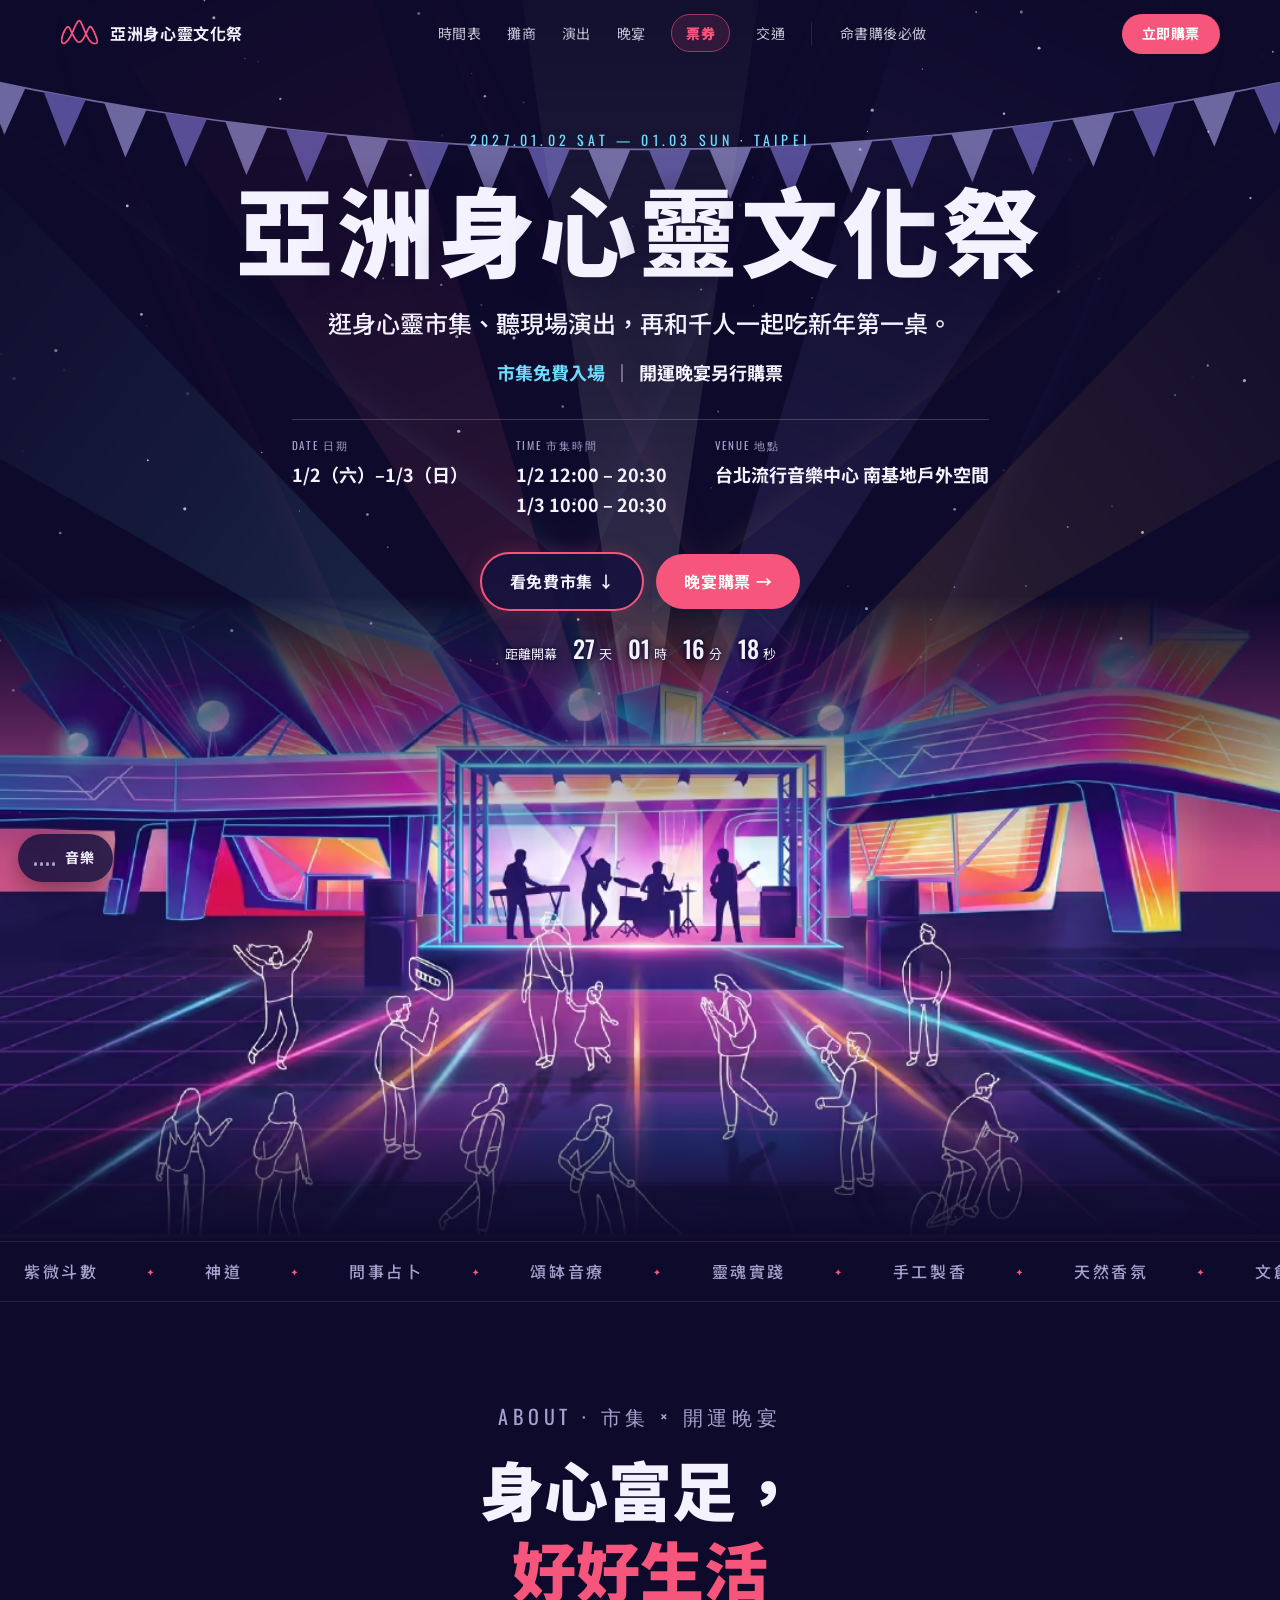
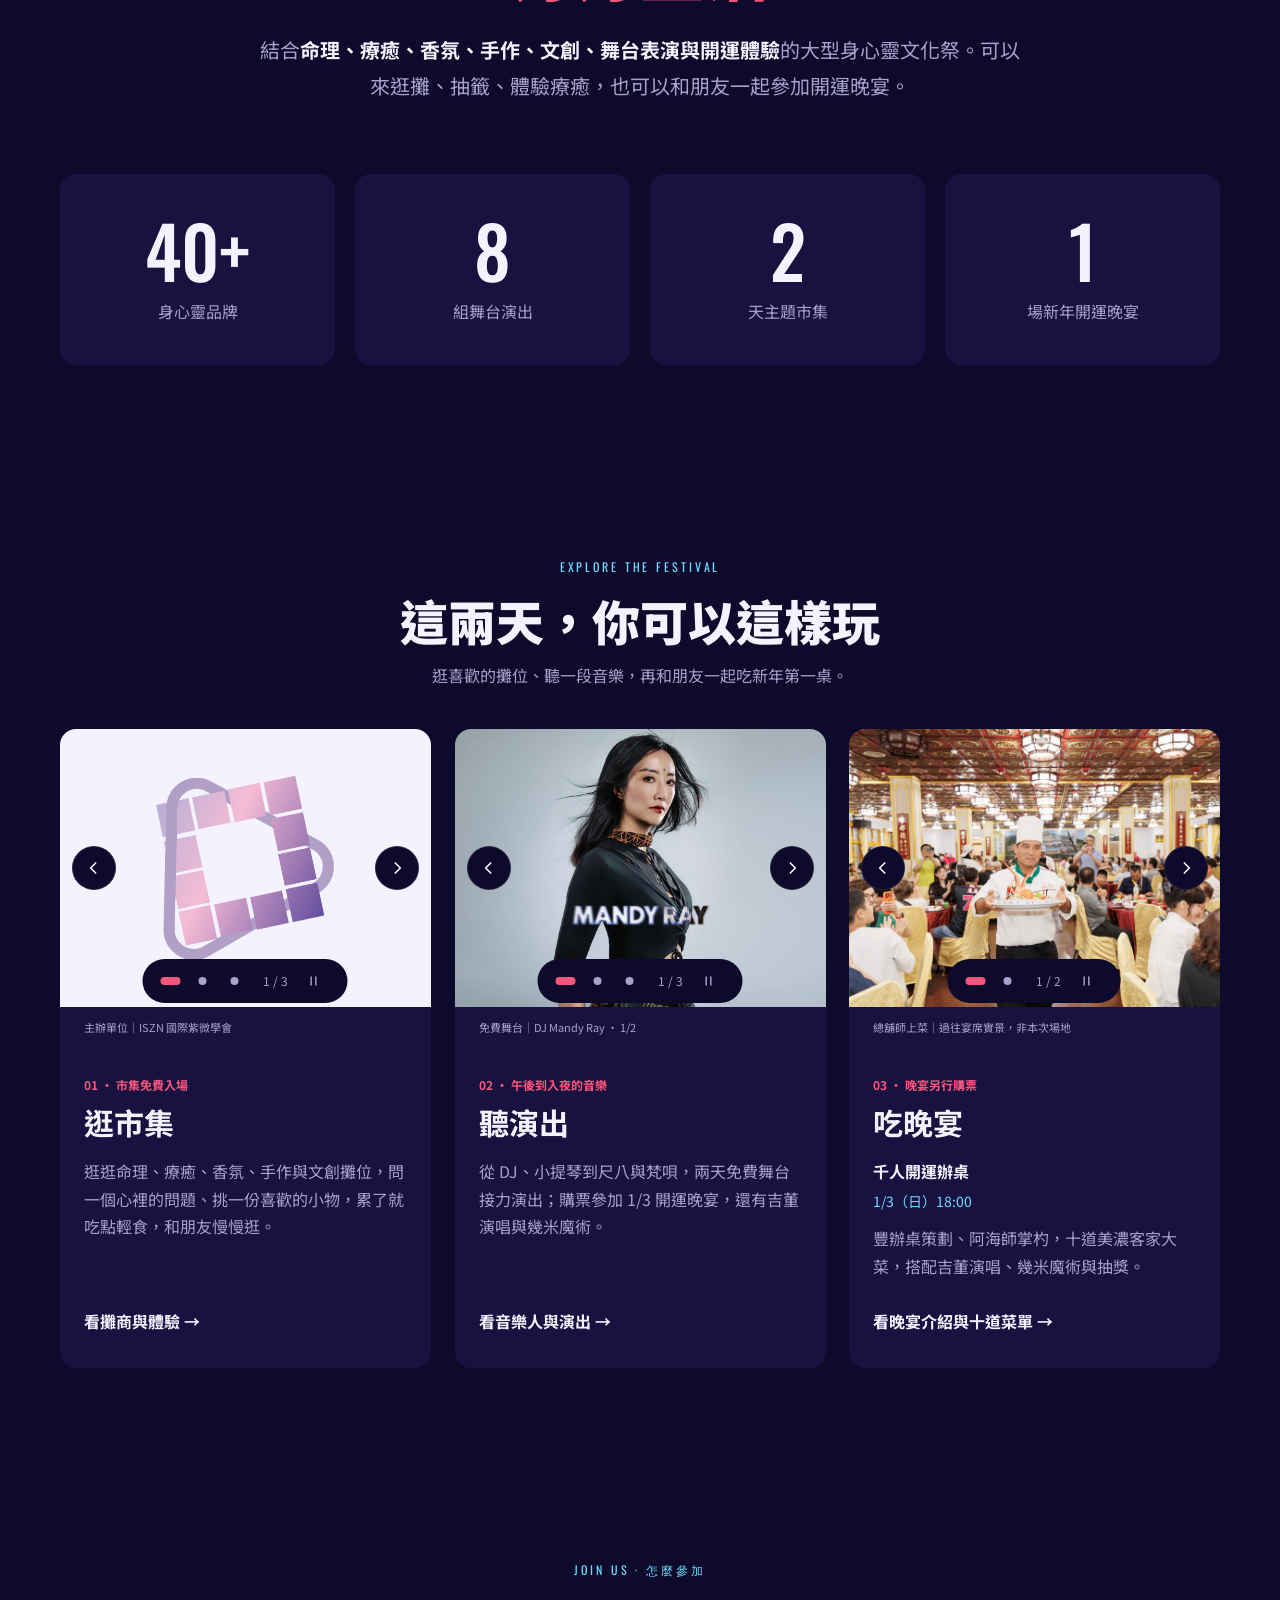
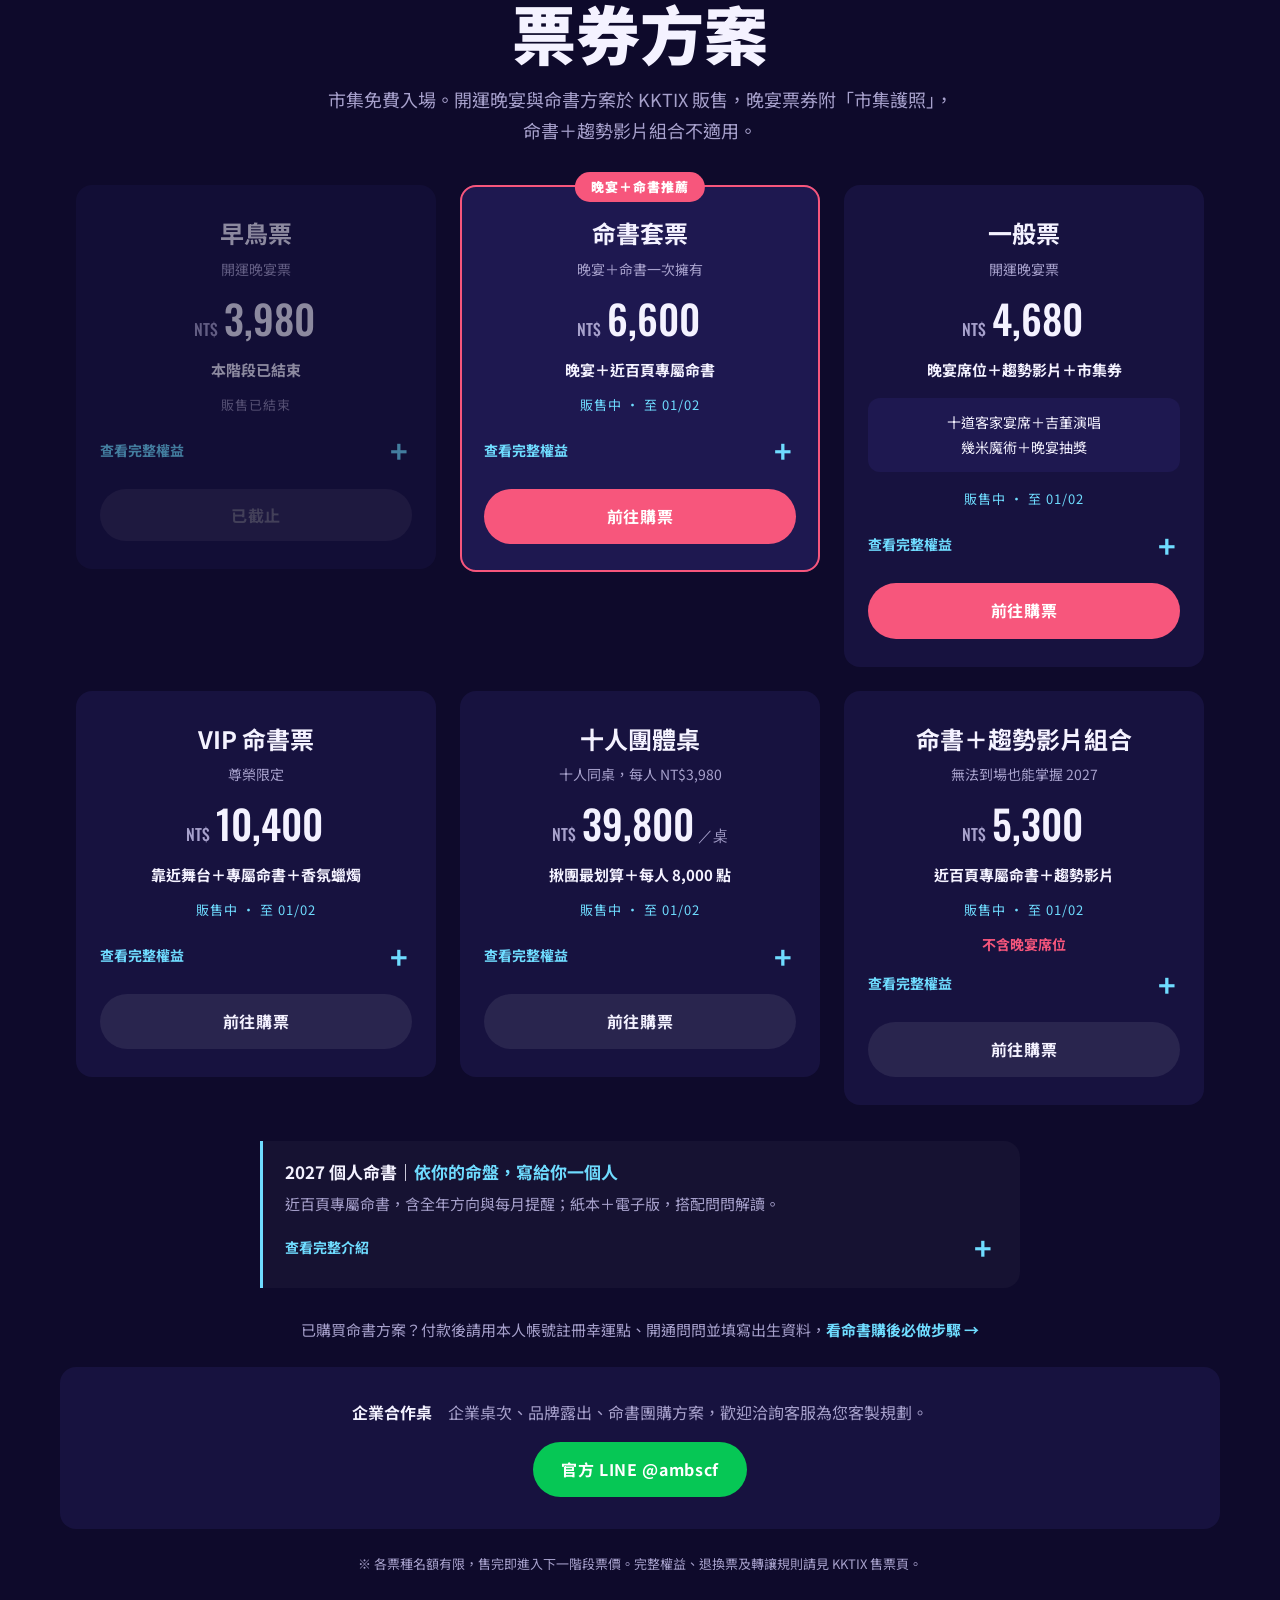
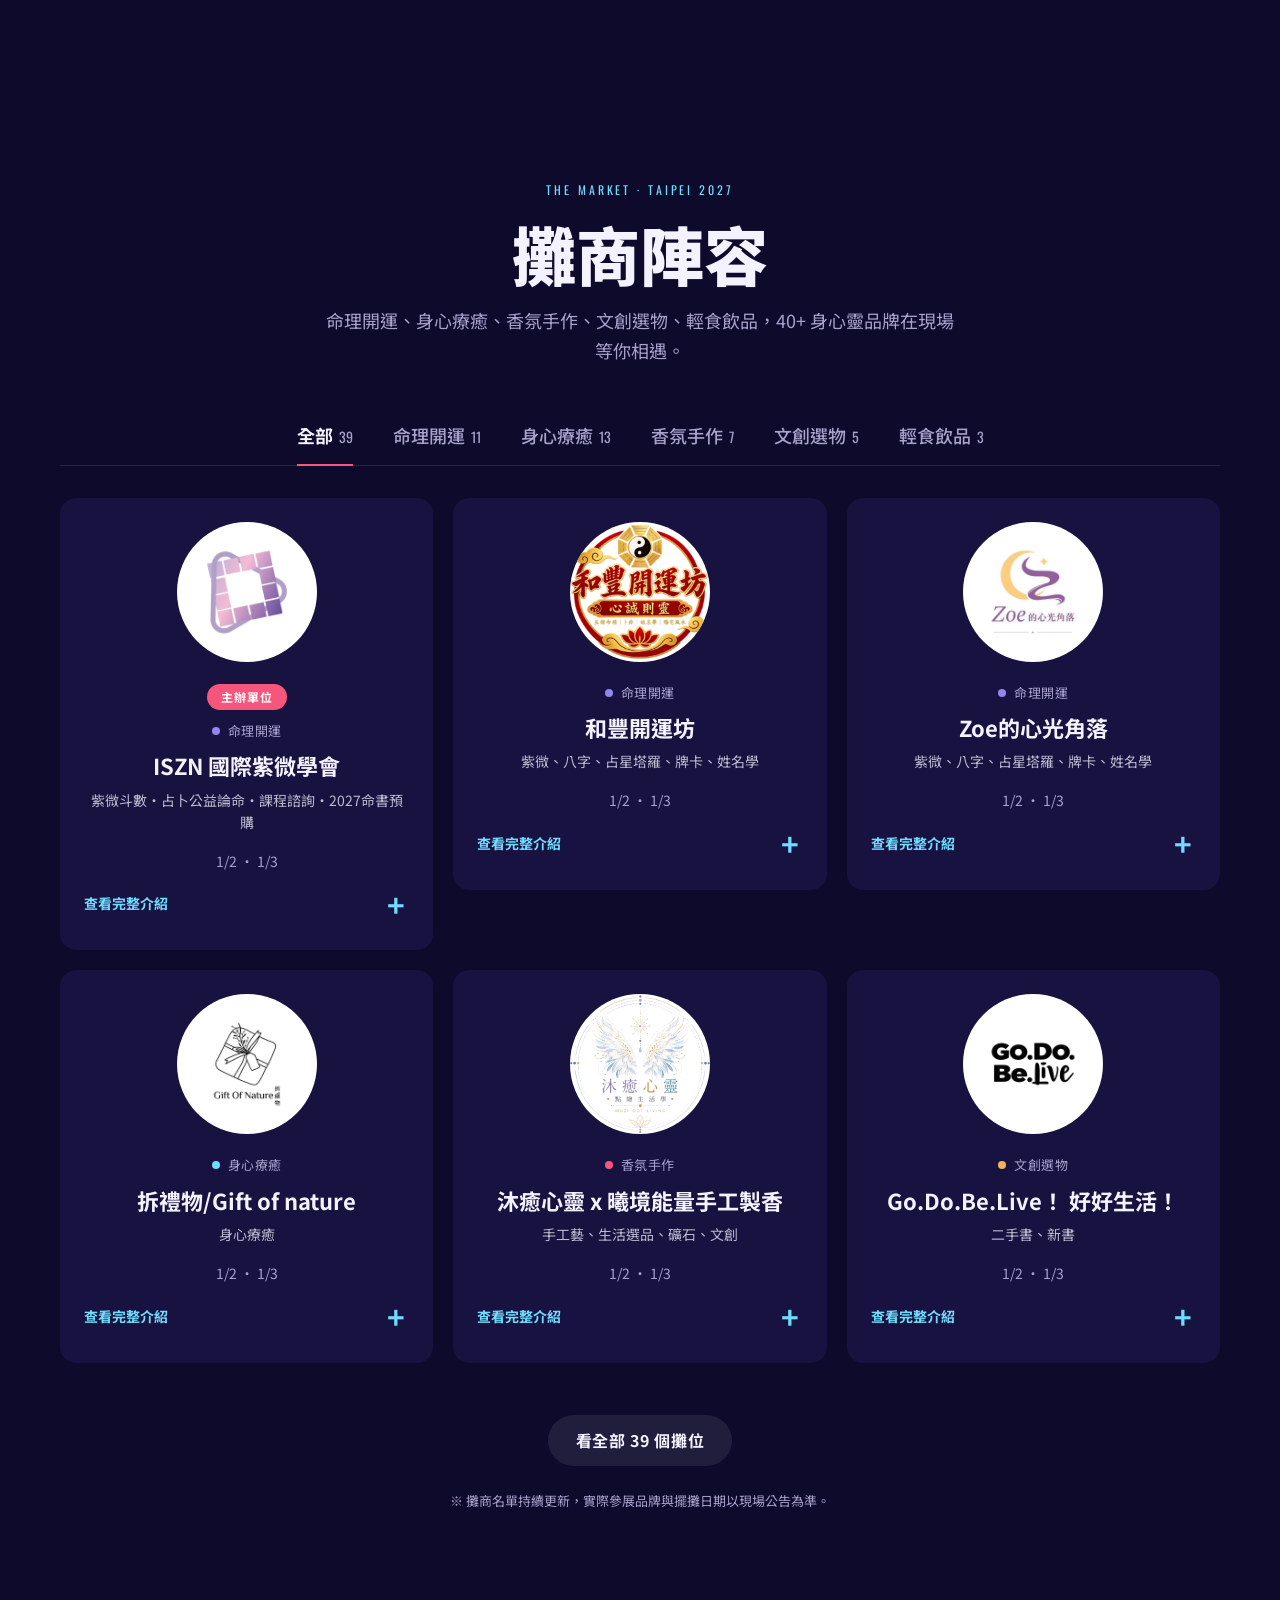
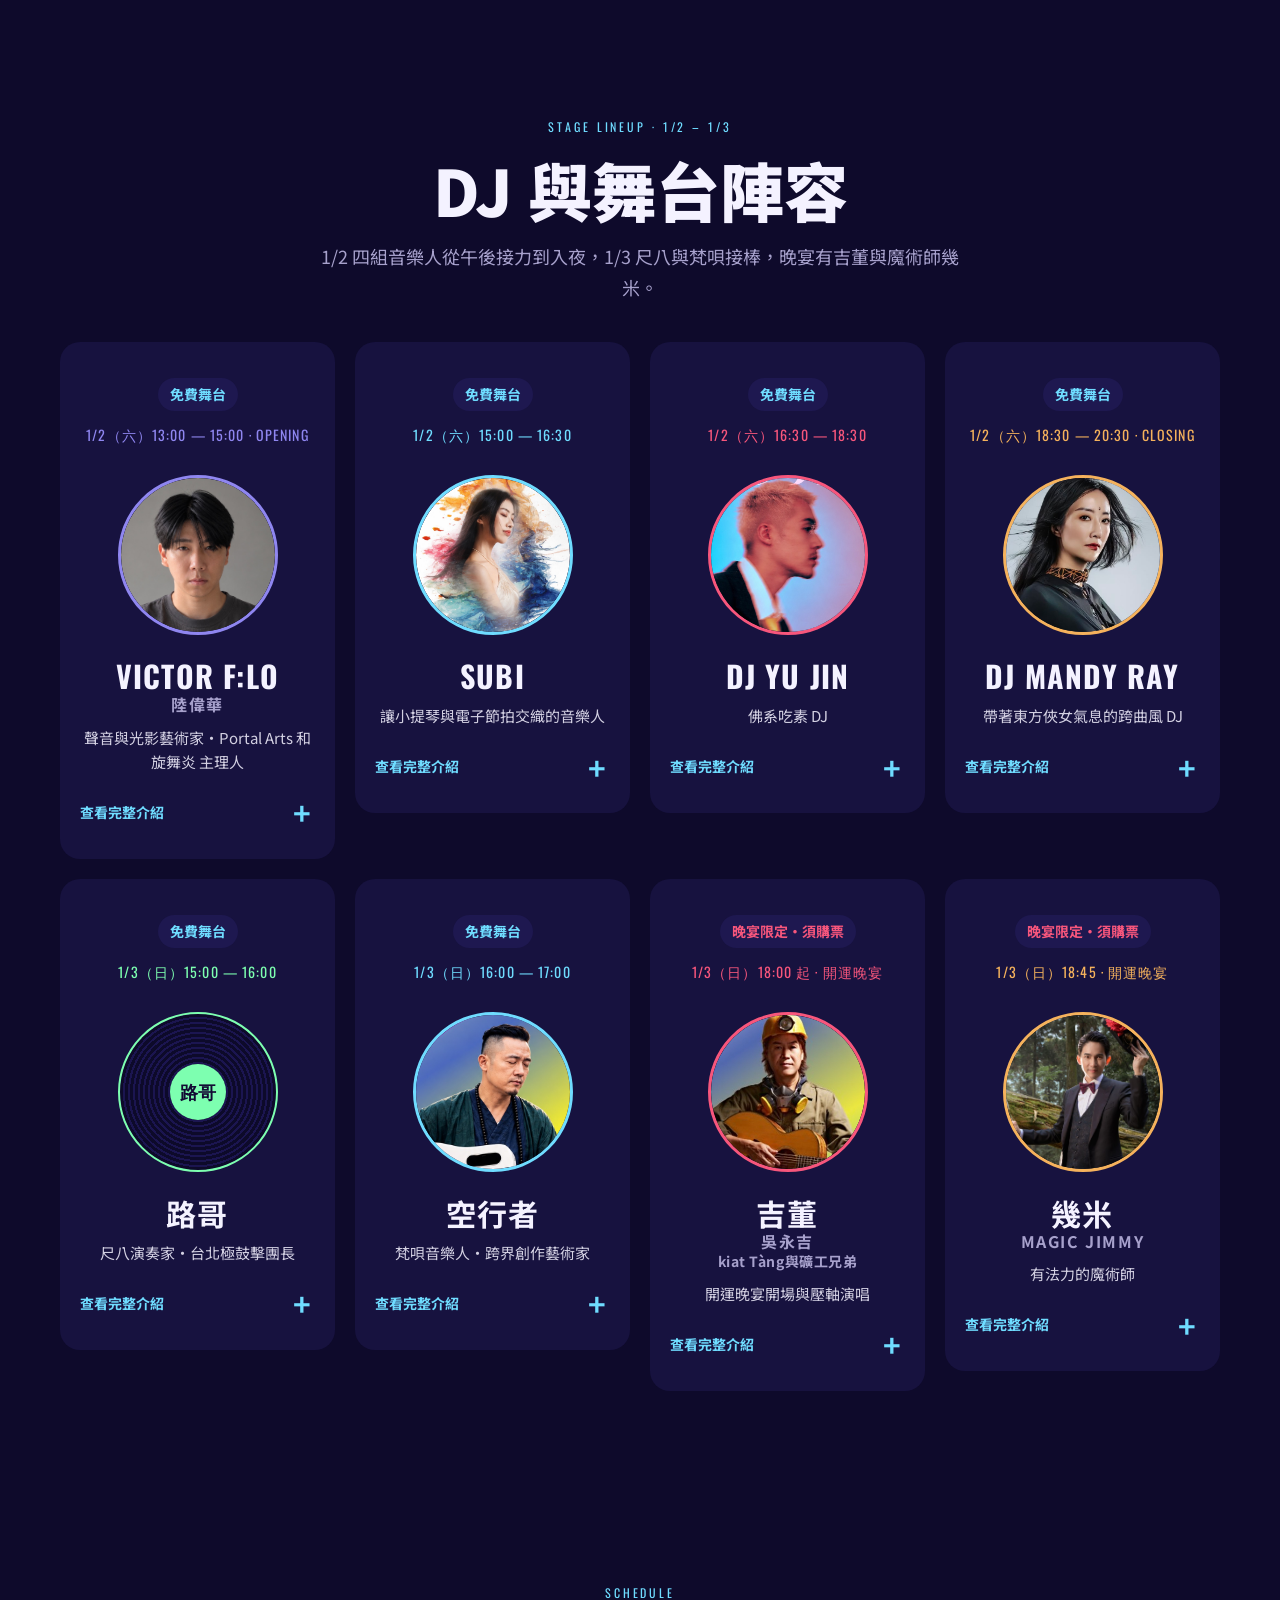
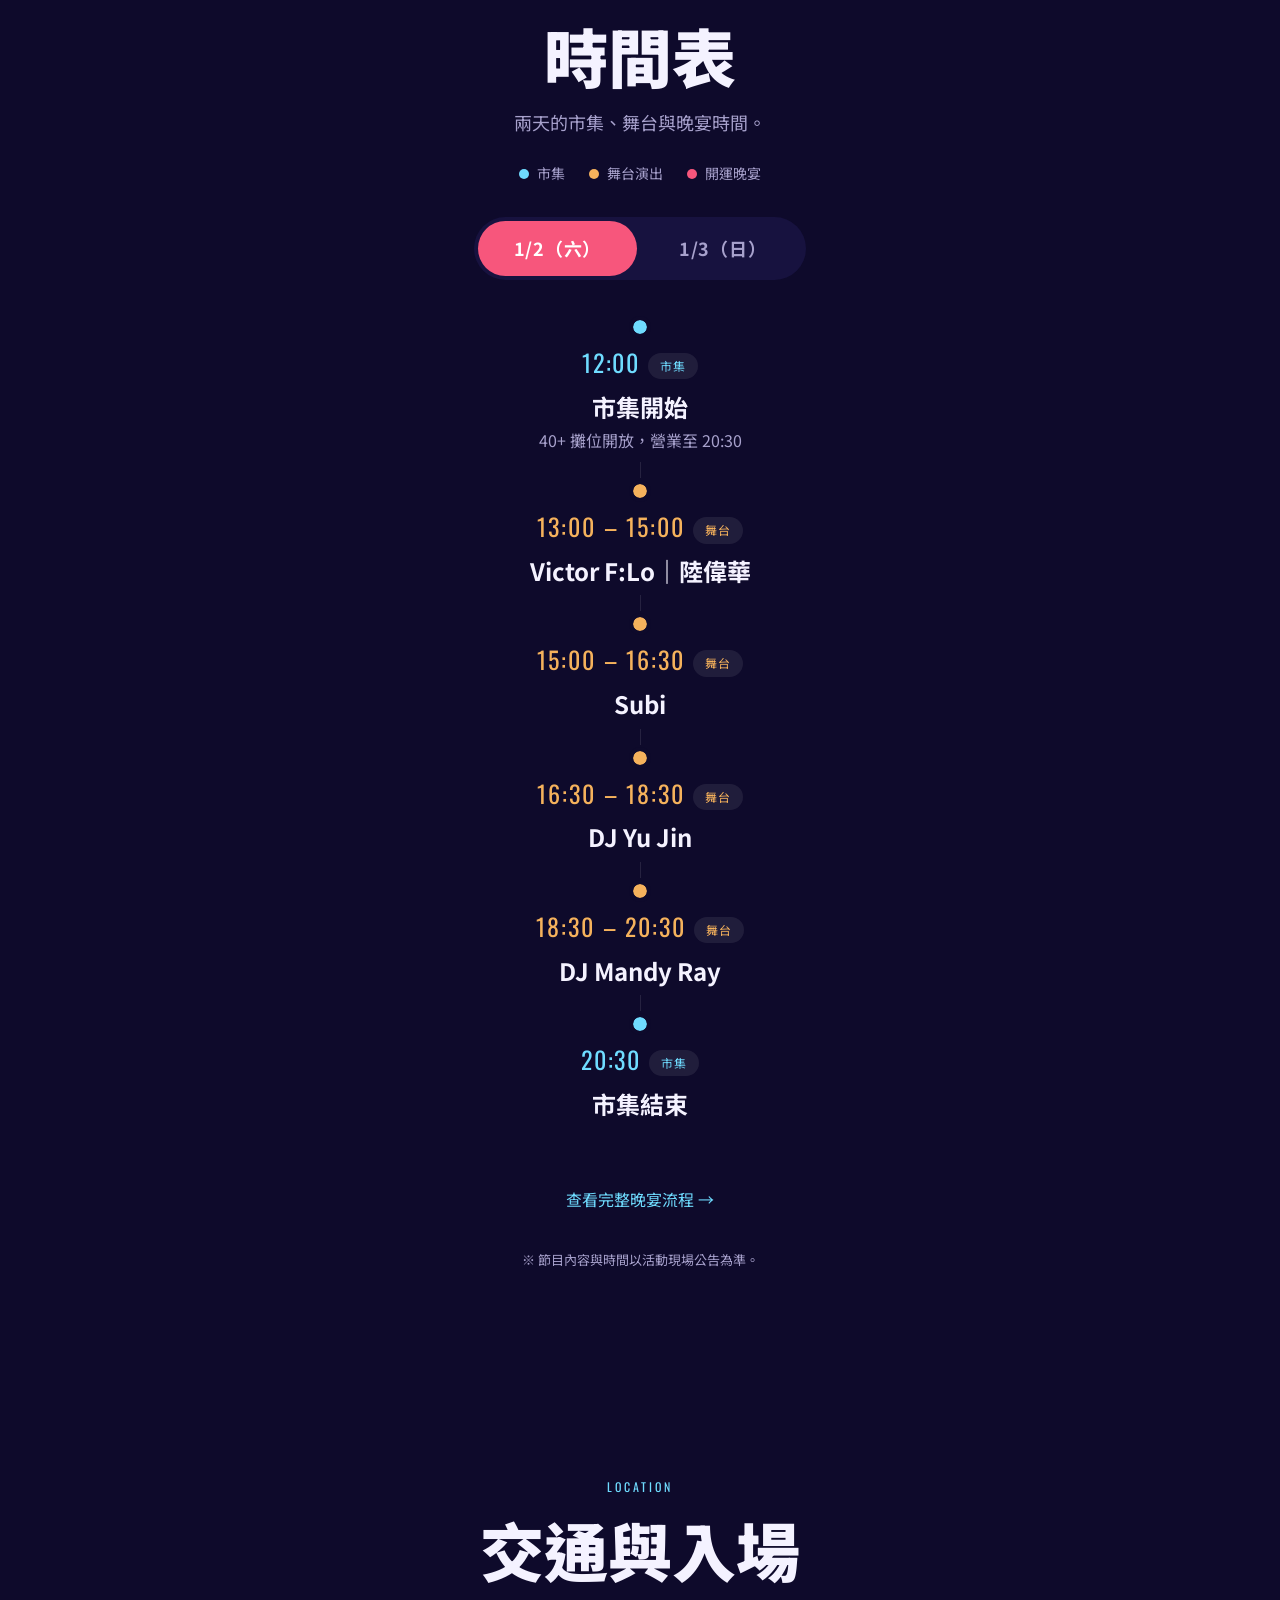
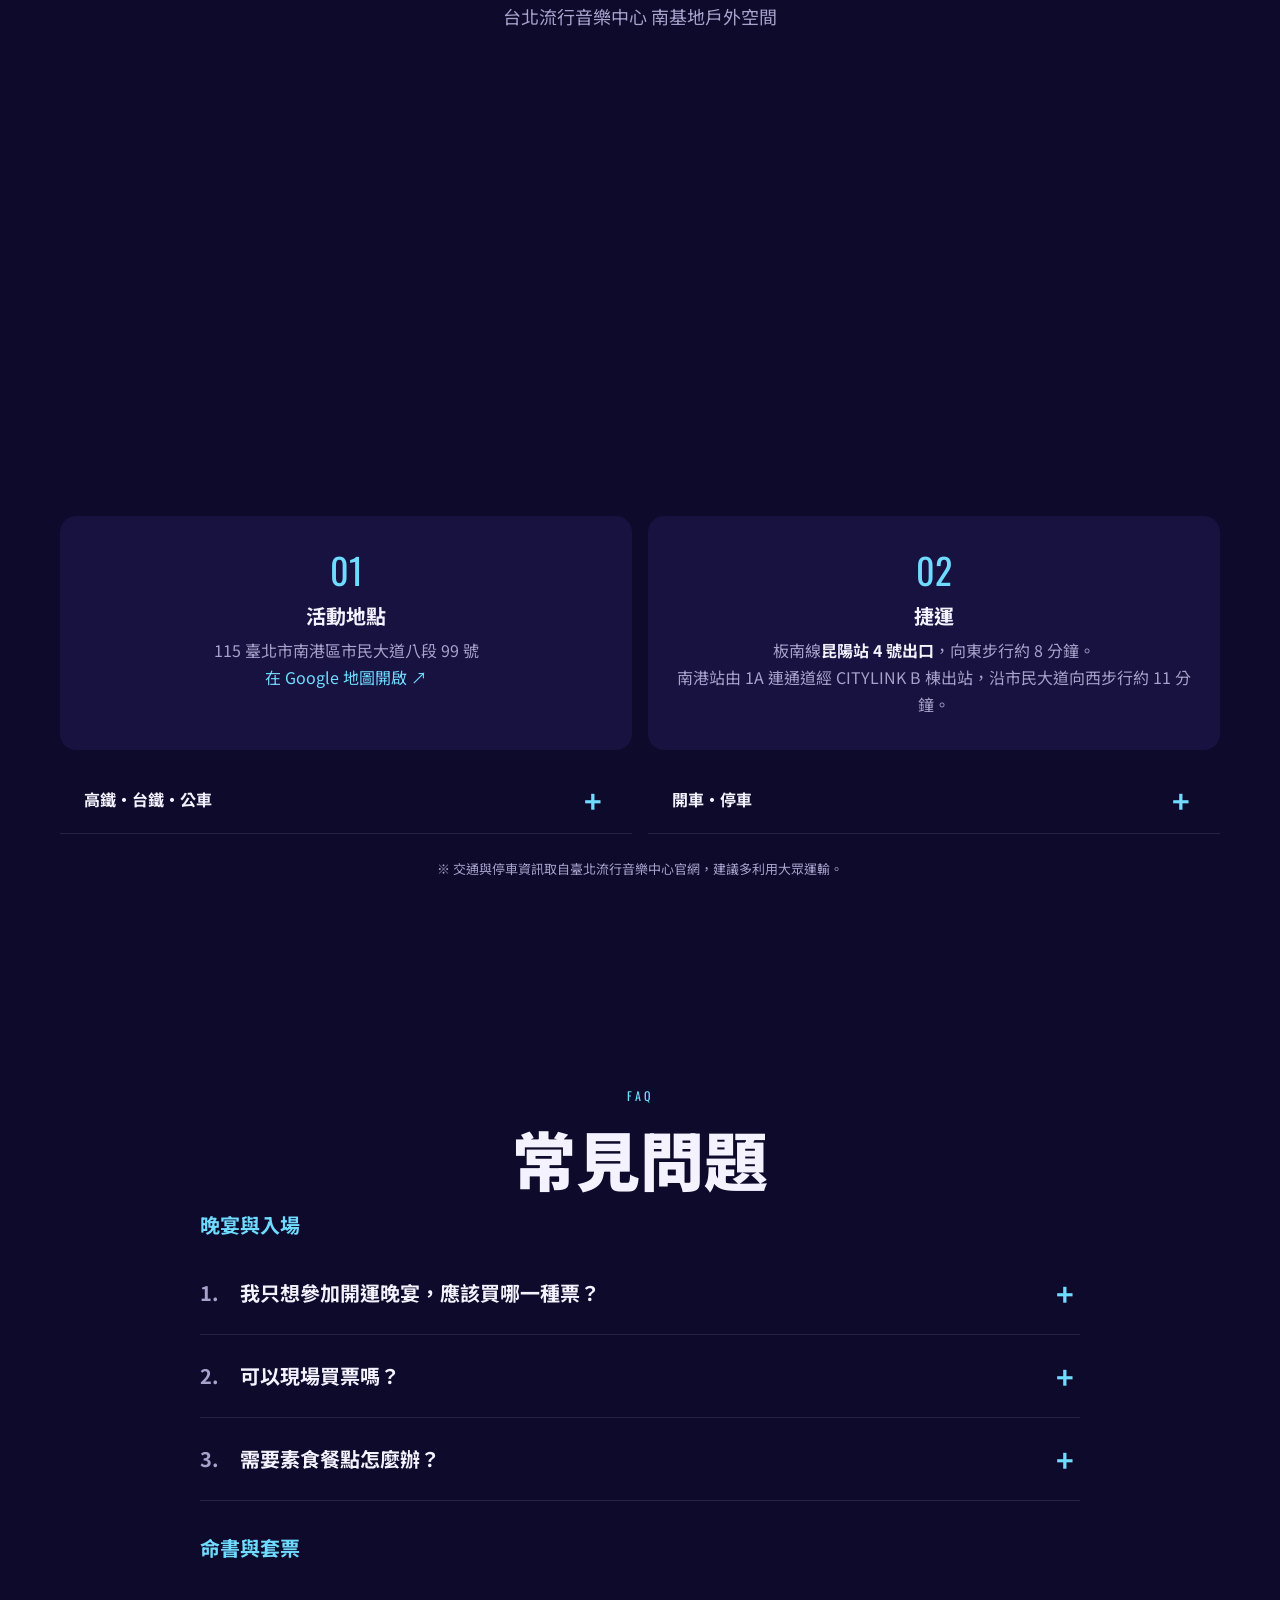
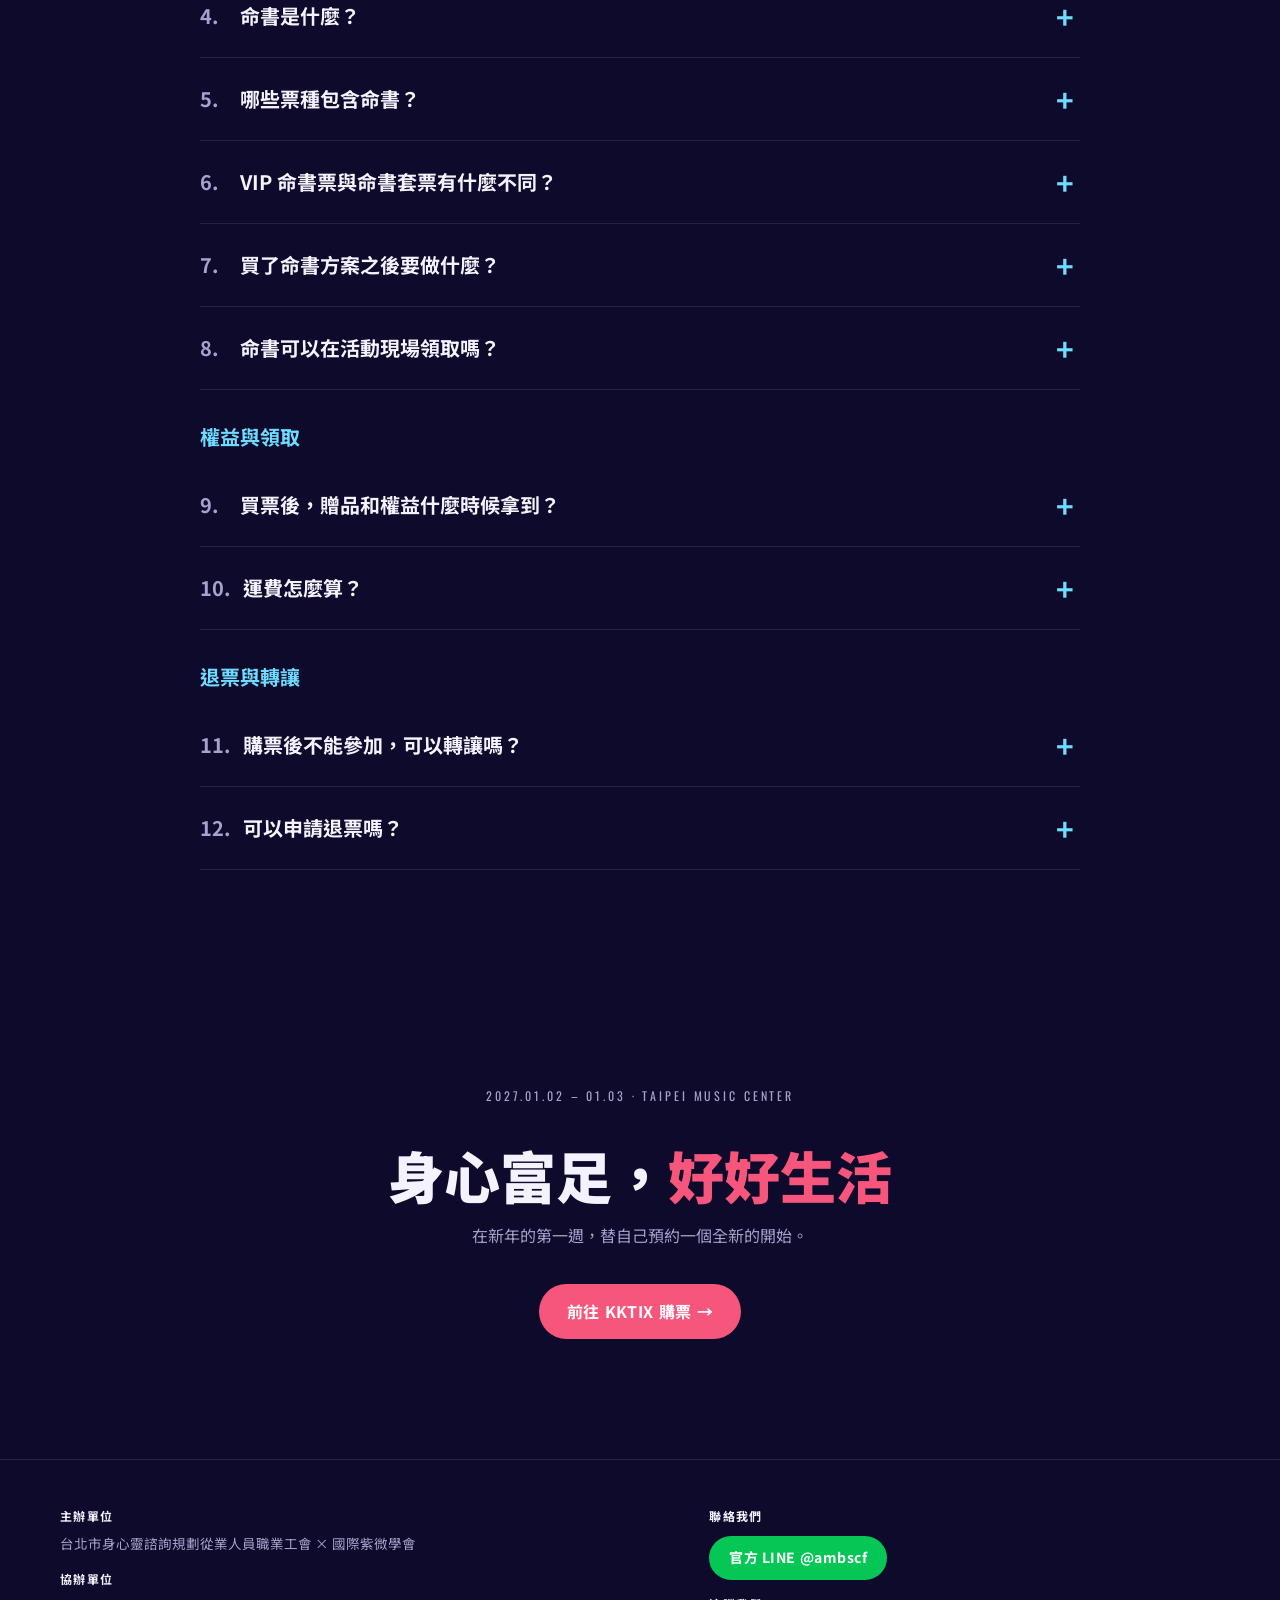
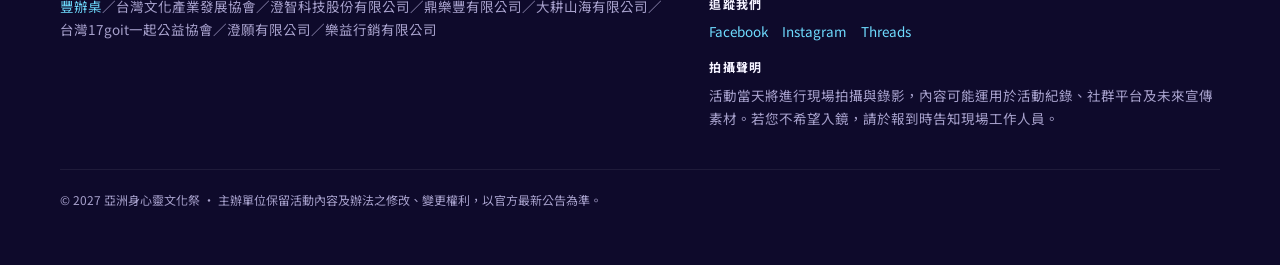
==== commit fd926d9b: "啟用 Cloudflare Web Analytics 流量統計" ====
--- a/index.html
+++ b/index.html
@@ -1674,5 +1674,8 @@
 <script src="market-carousel.js"></script>
 <nav class="mobile-actions" aria-label="活動快捷入口"><a href="#experiences">免費活動</a><a href="#schedule">時間表</a><a href="#location">交通</a><a class="mobile-buy" data-kktix-buy href="https://kktix.com/events/culturalfestival2027/registrations/new" target="_blank" rel="noopener">晚宴購票 <span aria-hidden="true">↗</span></a></nav>
 <script>FestivalTickets.boot();</script>
+<!-- Cloudflare Web Analytics -->
+<script type="module" src="https://static.cloudflareinsights.com/beacon.min.js" data-cf-beacon='{"token":"f1c8b30029904bfea5128dfb308c660d"}'></script>
+<!-- End Cloudflare Web Analytics -->
 </body>
 </html>
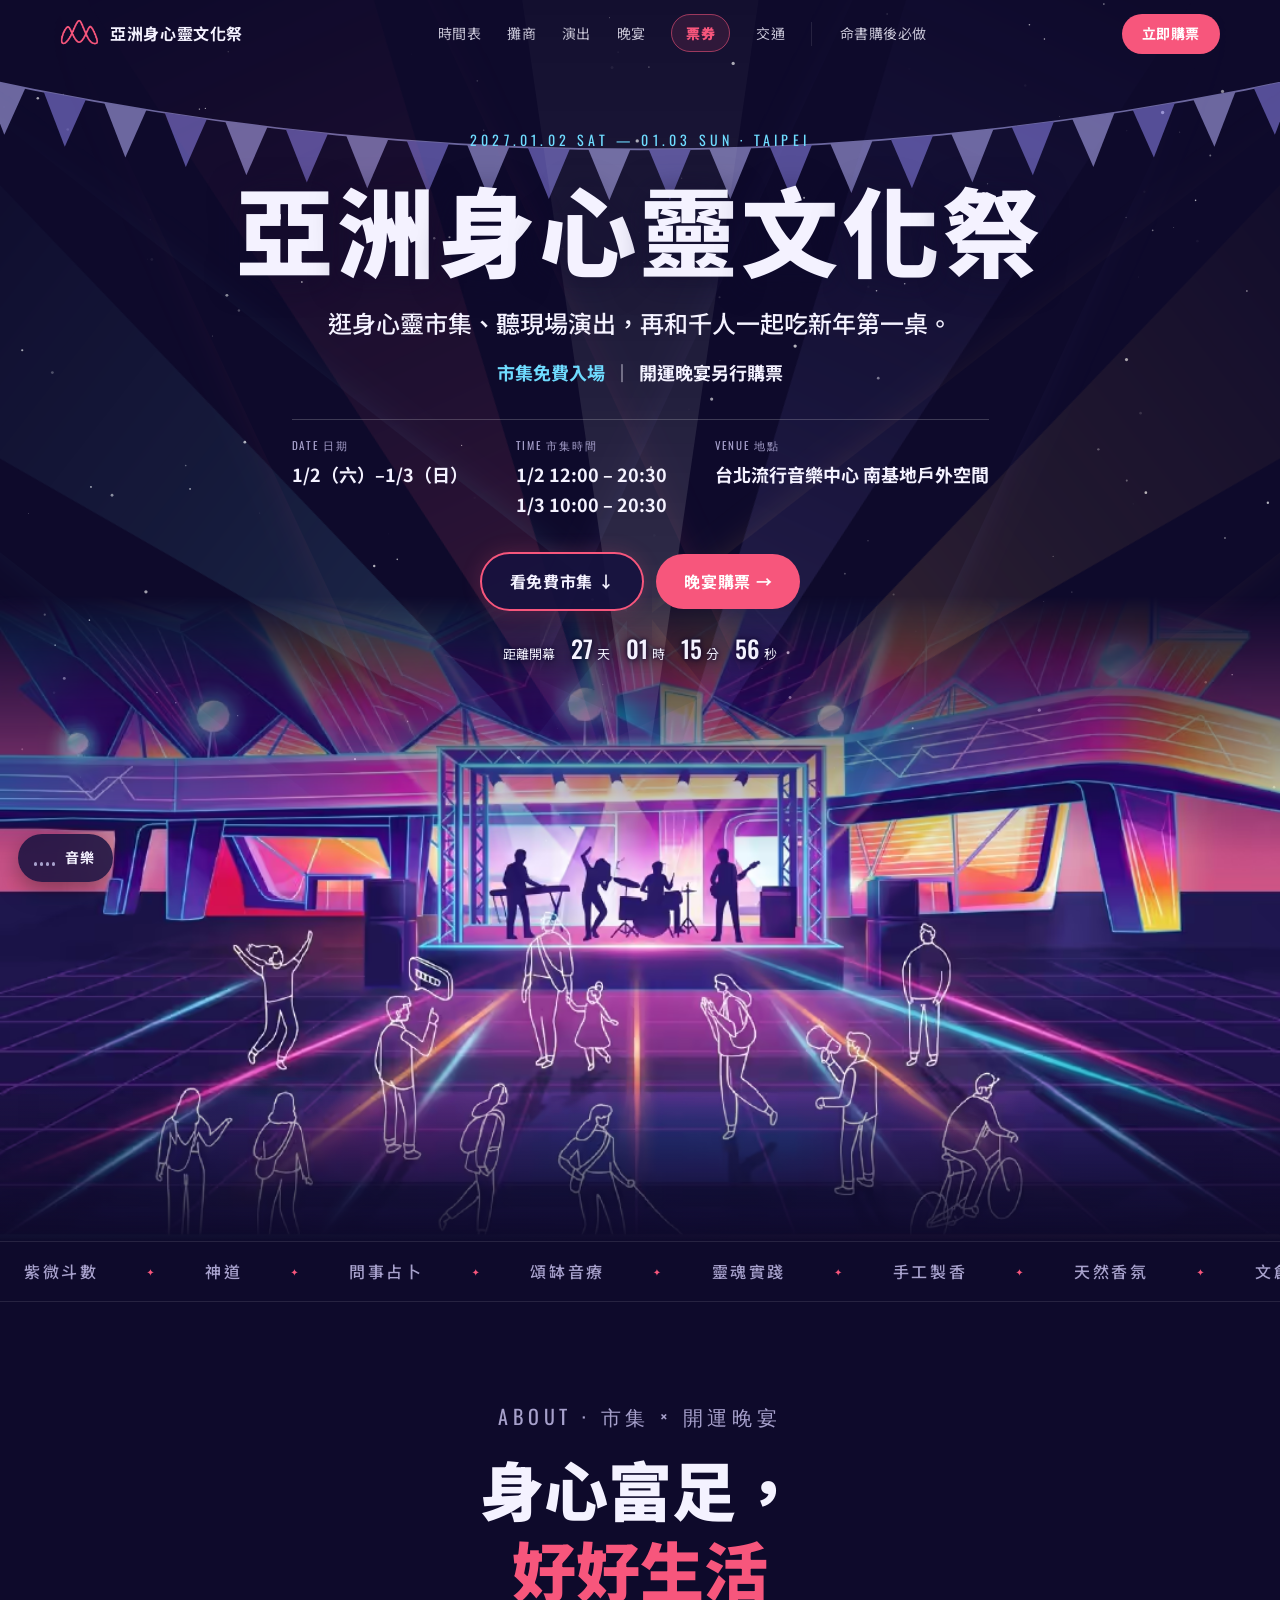
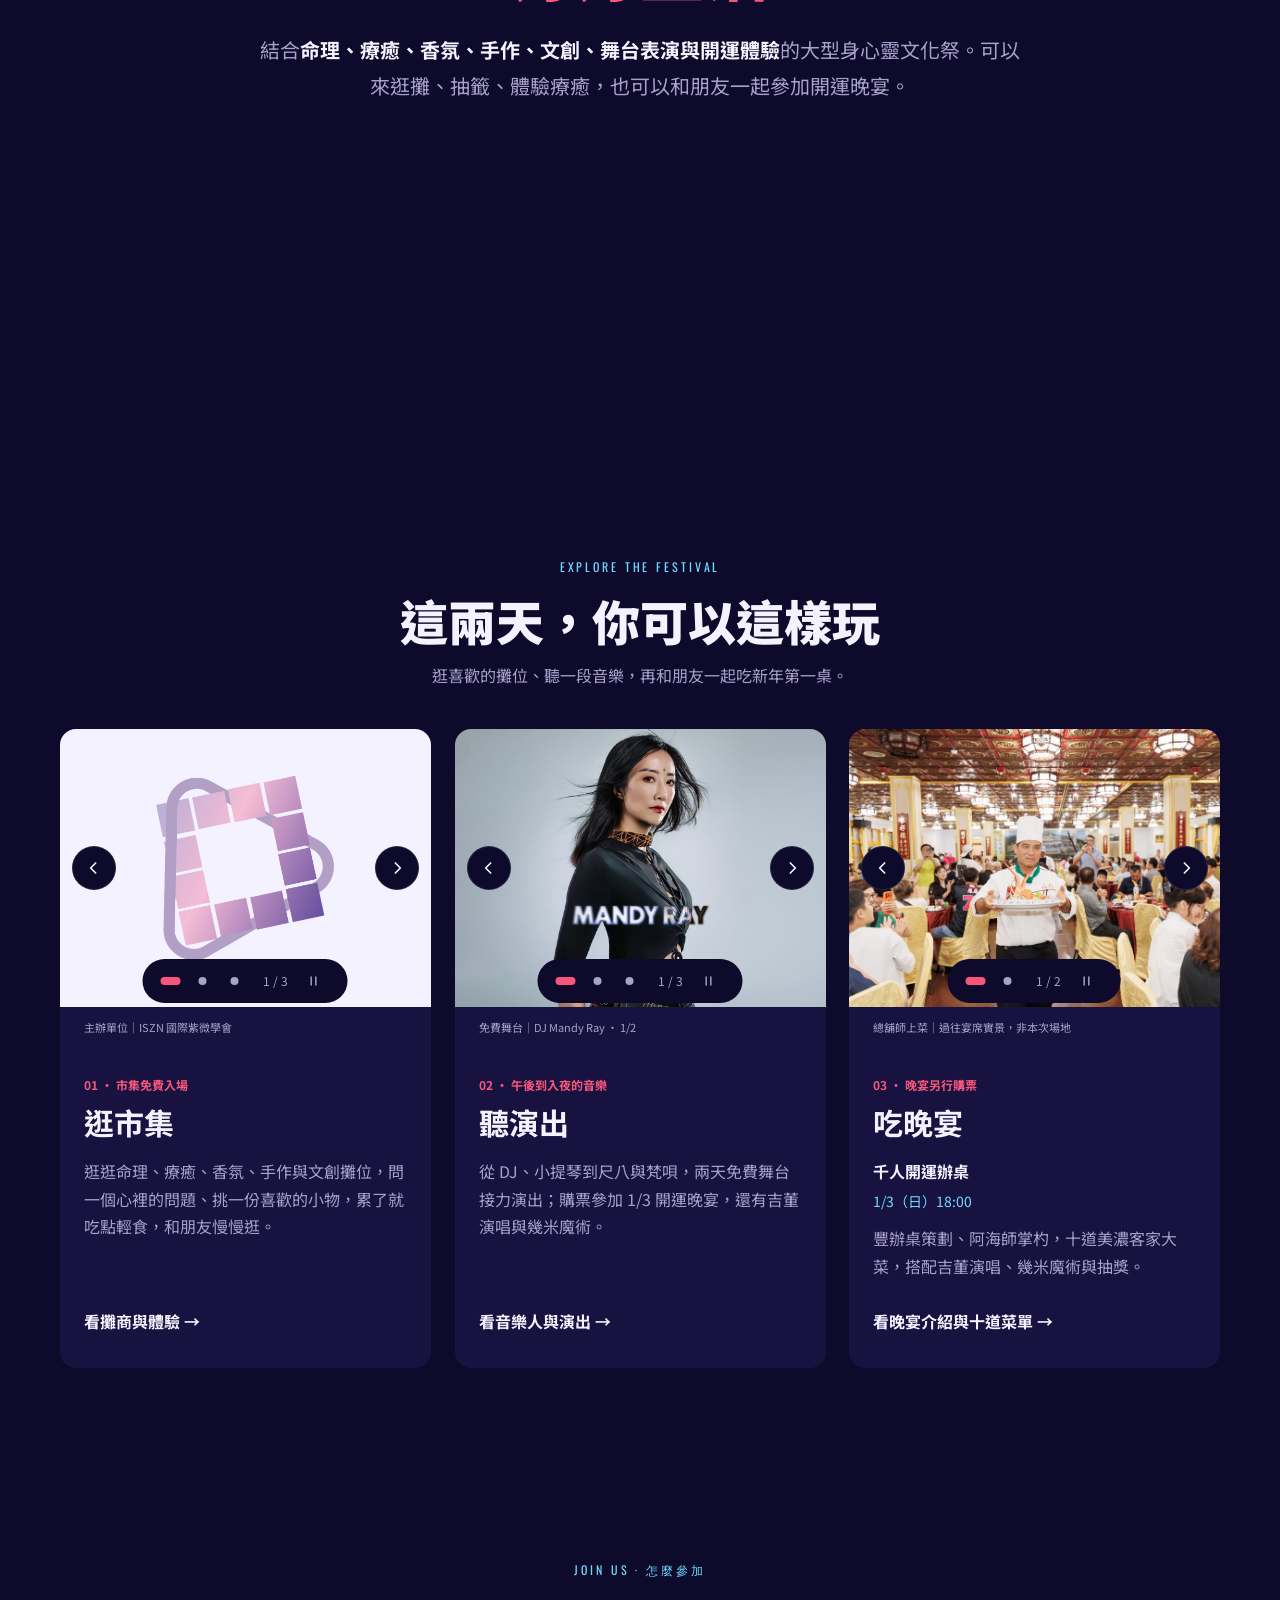
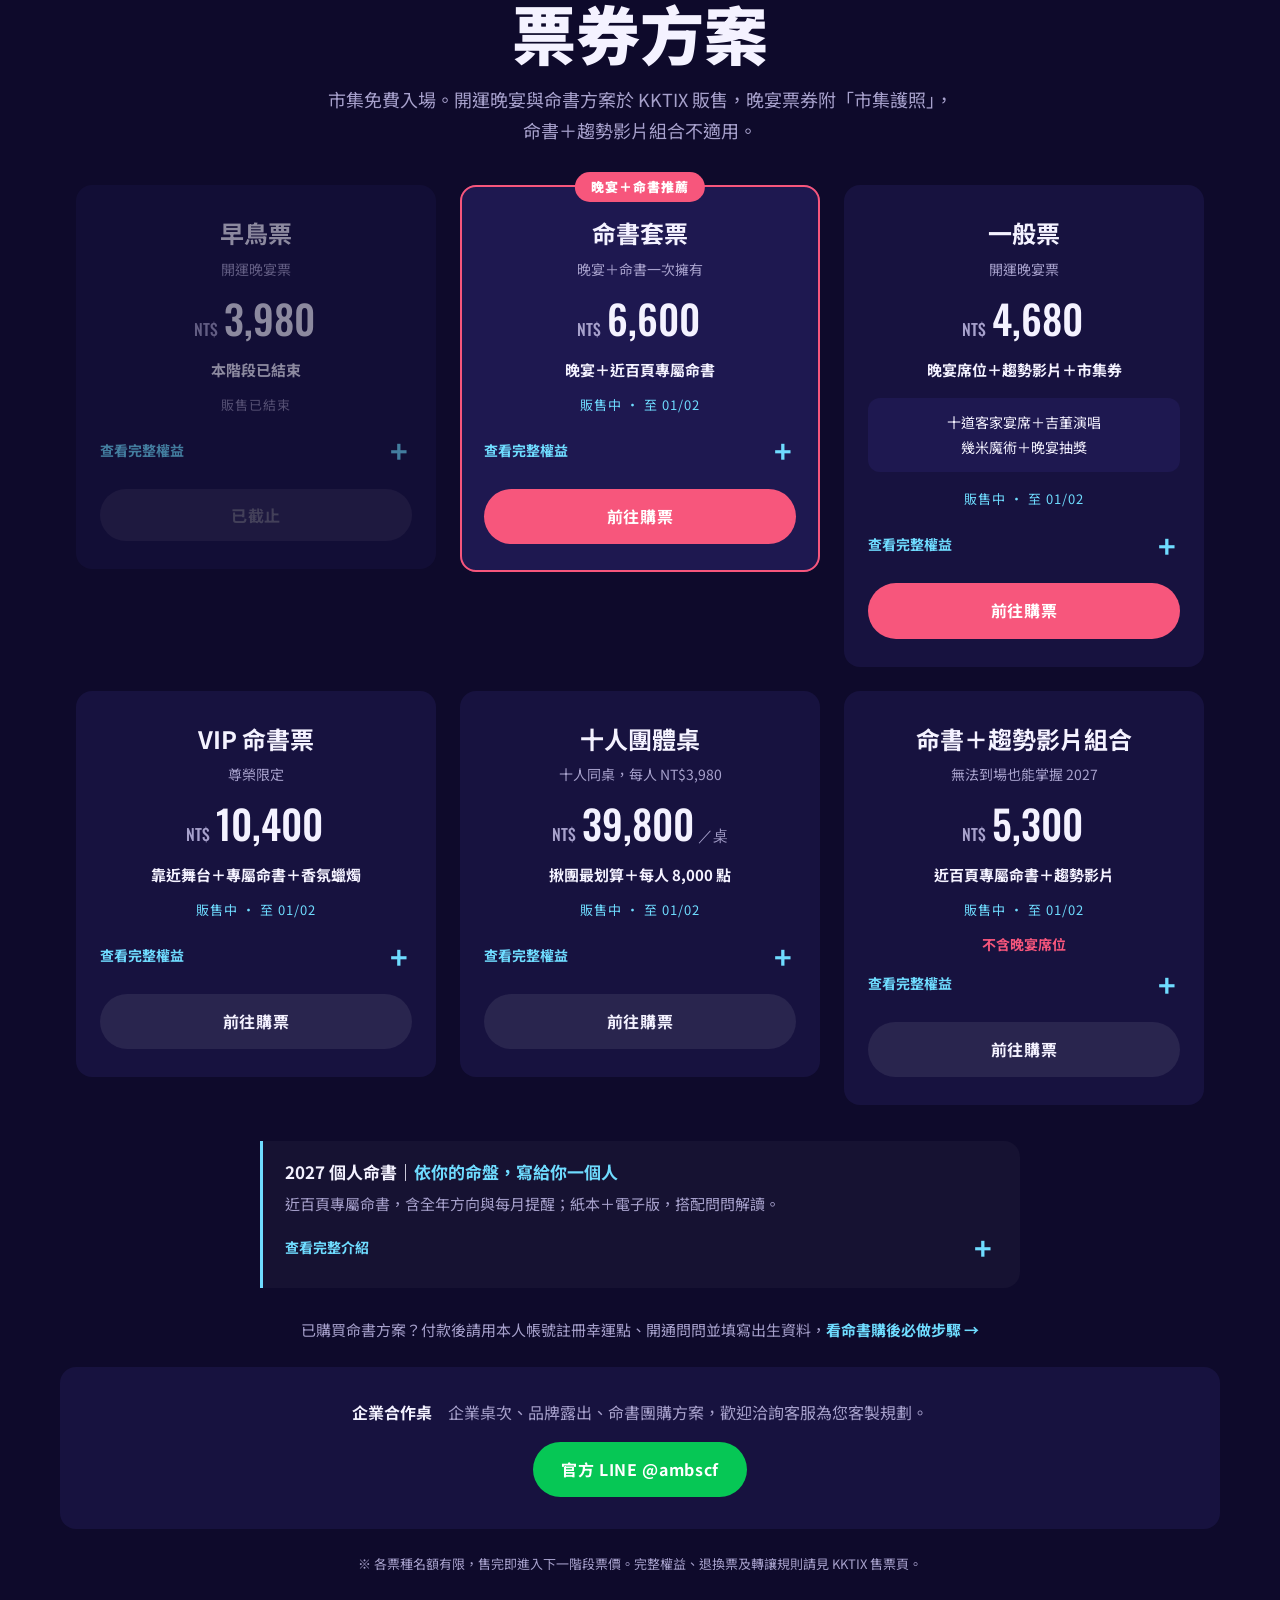
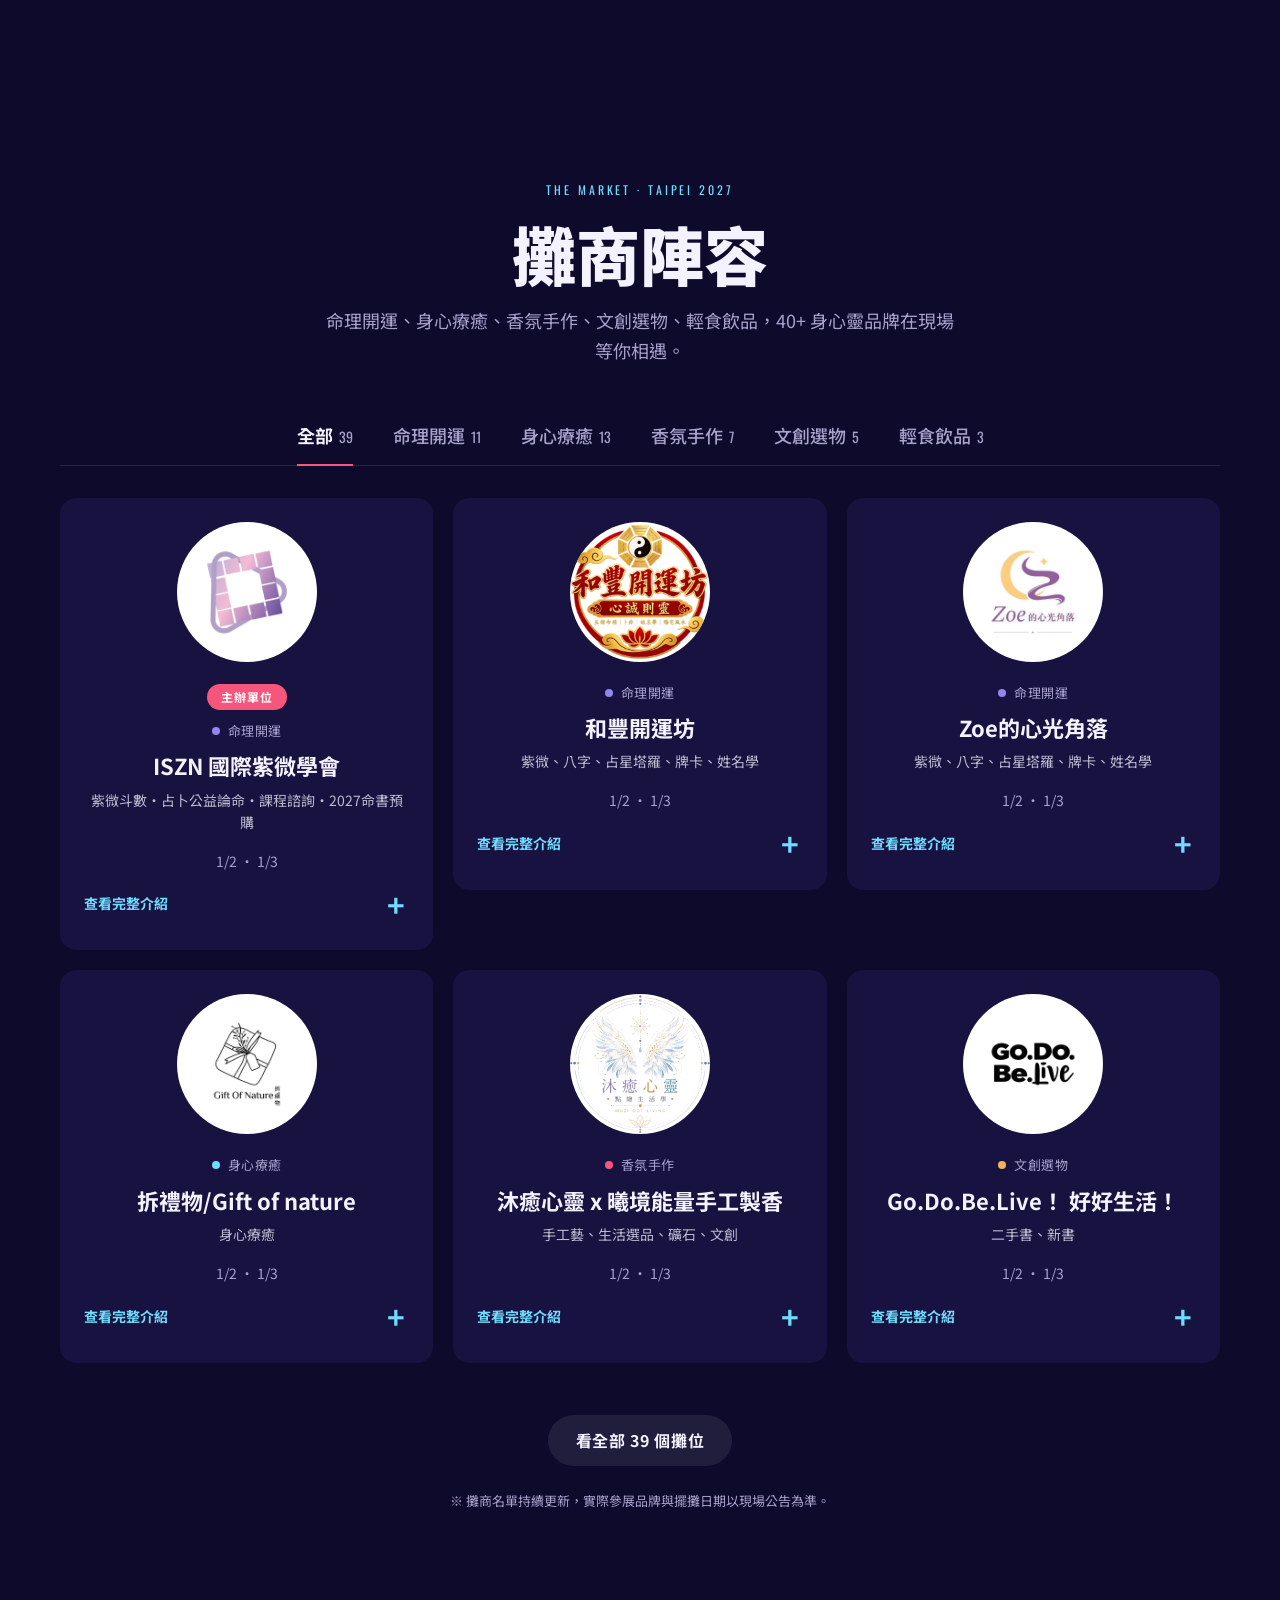
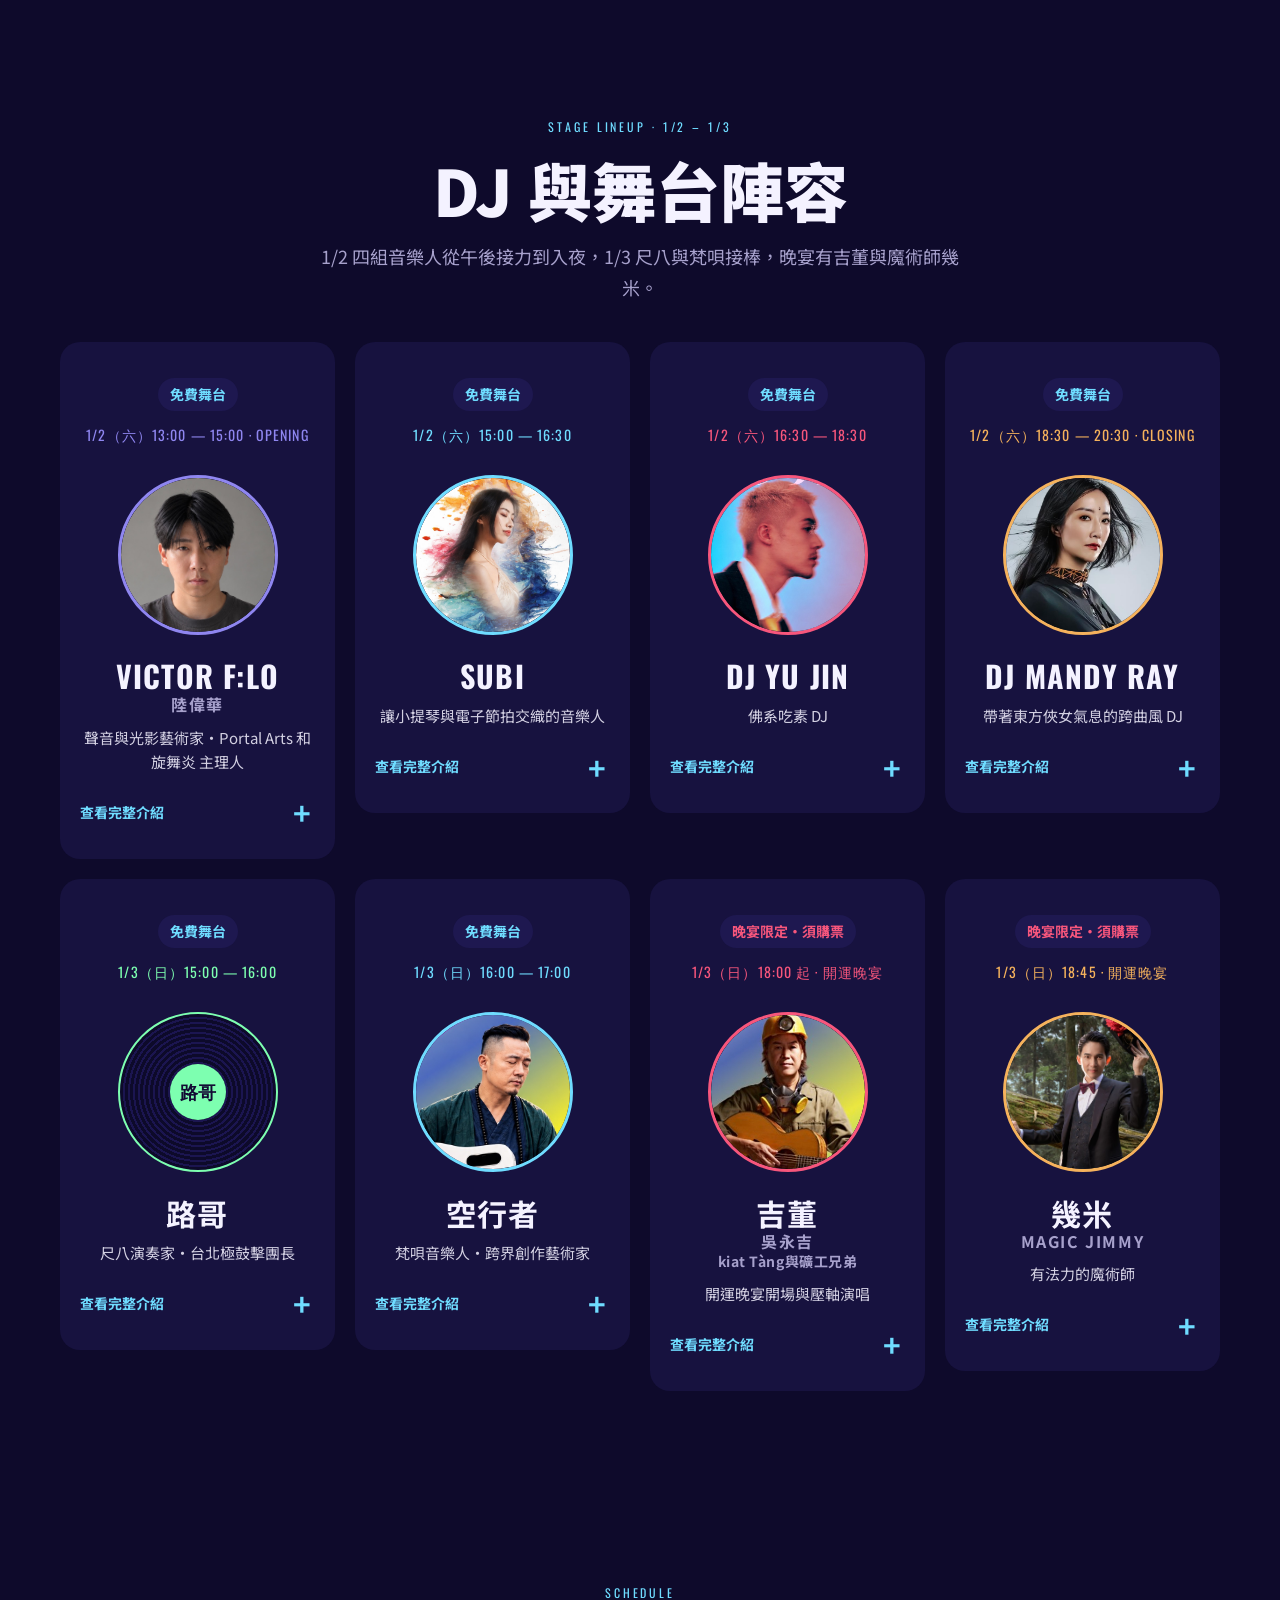
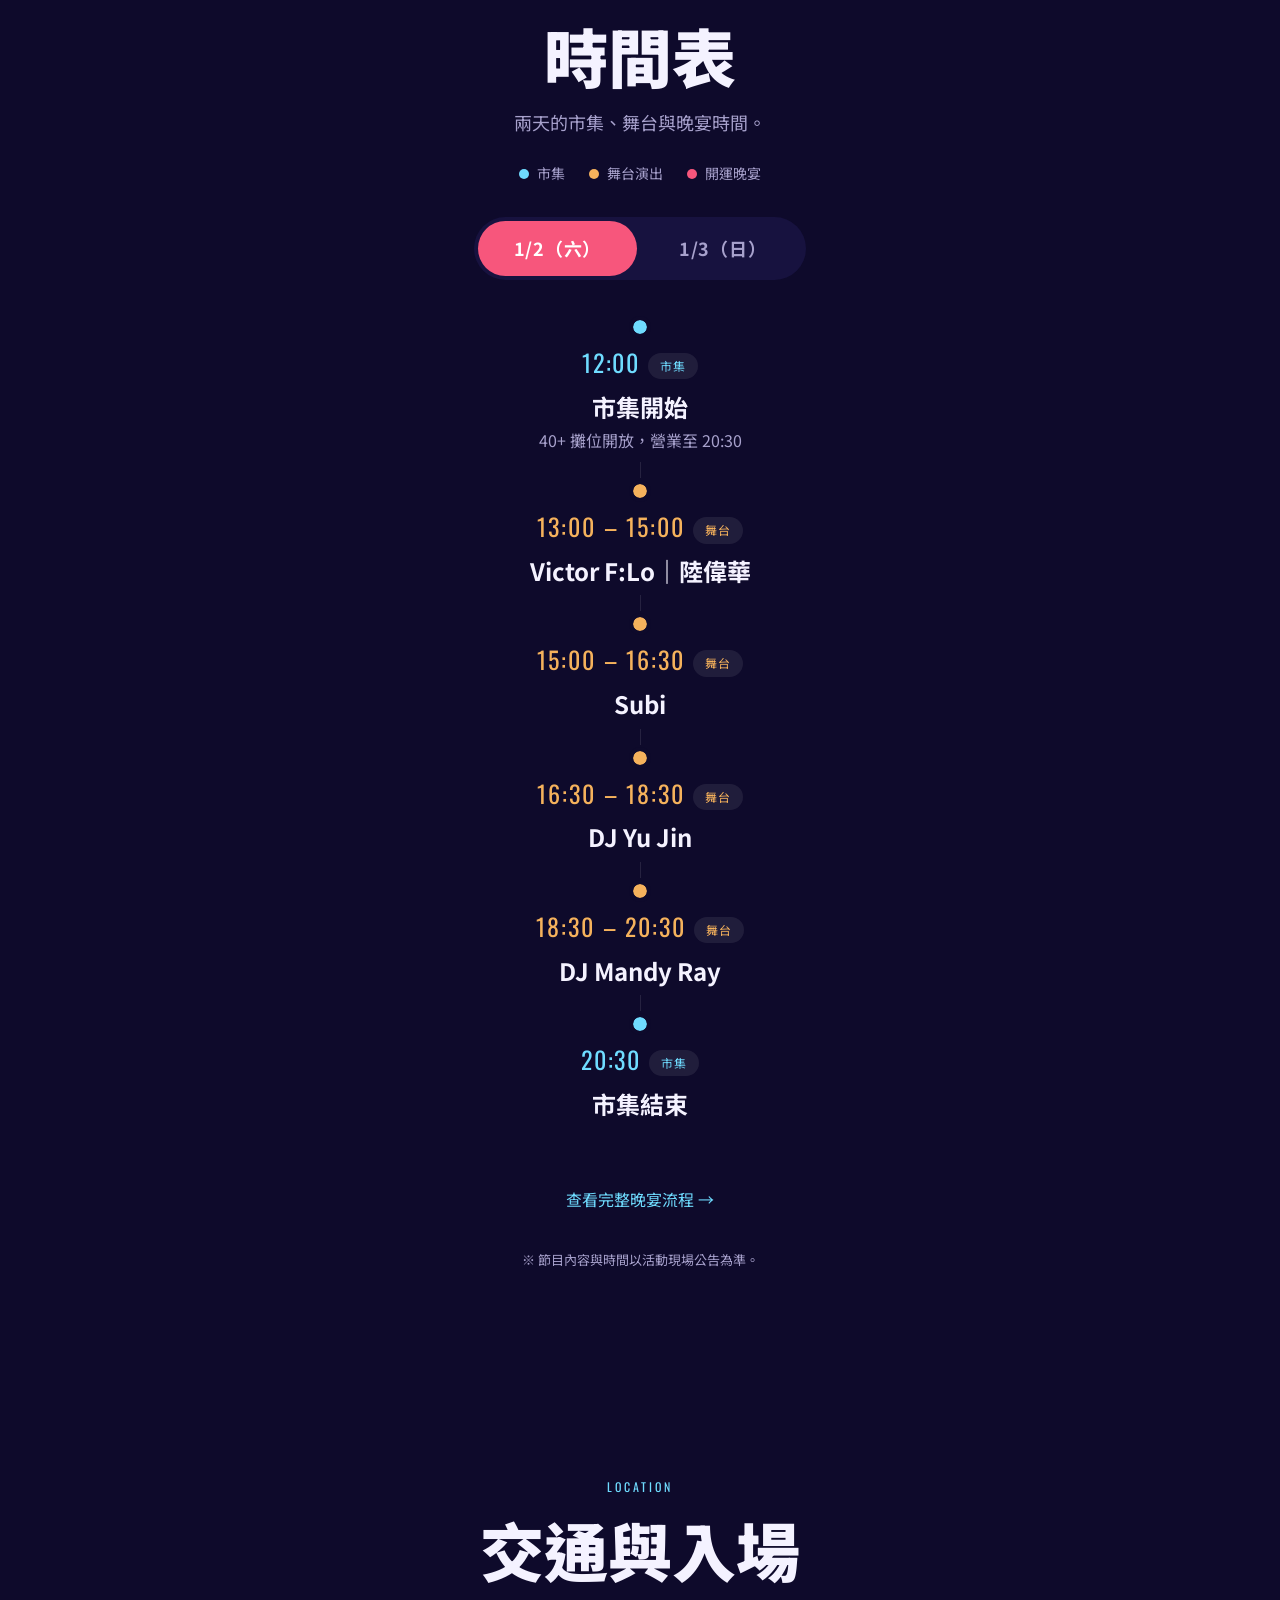
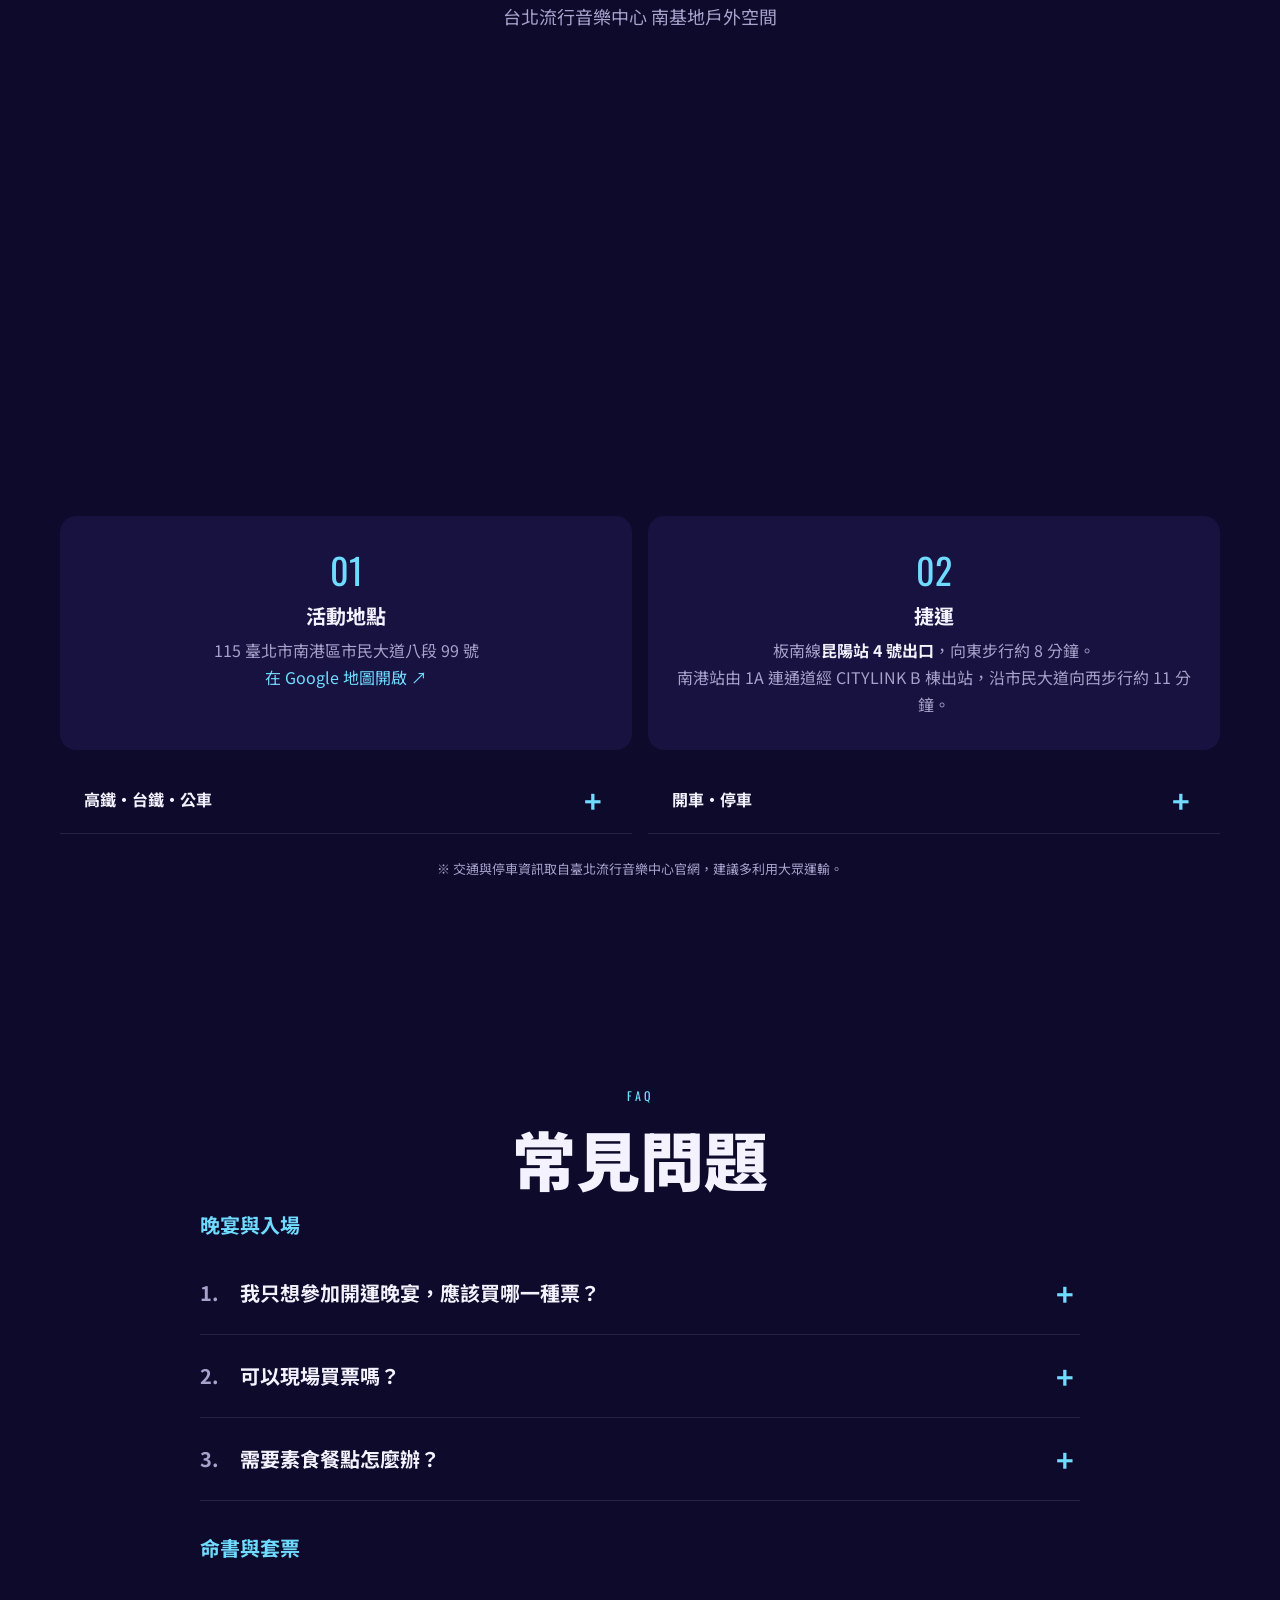
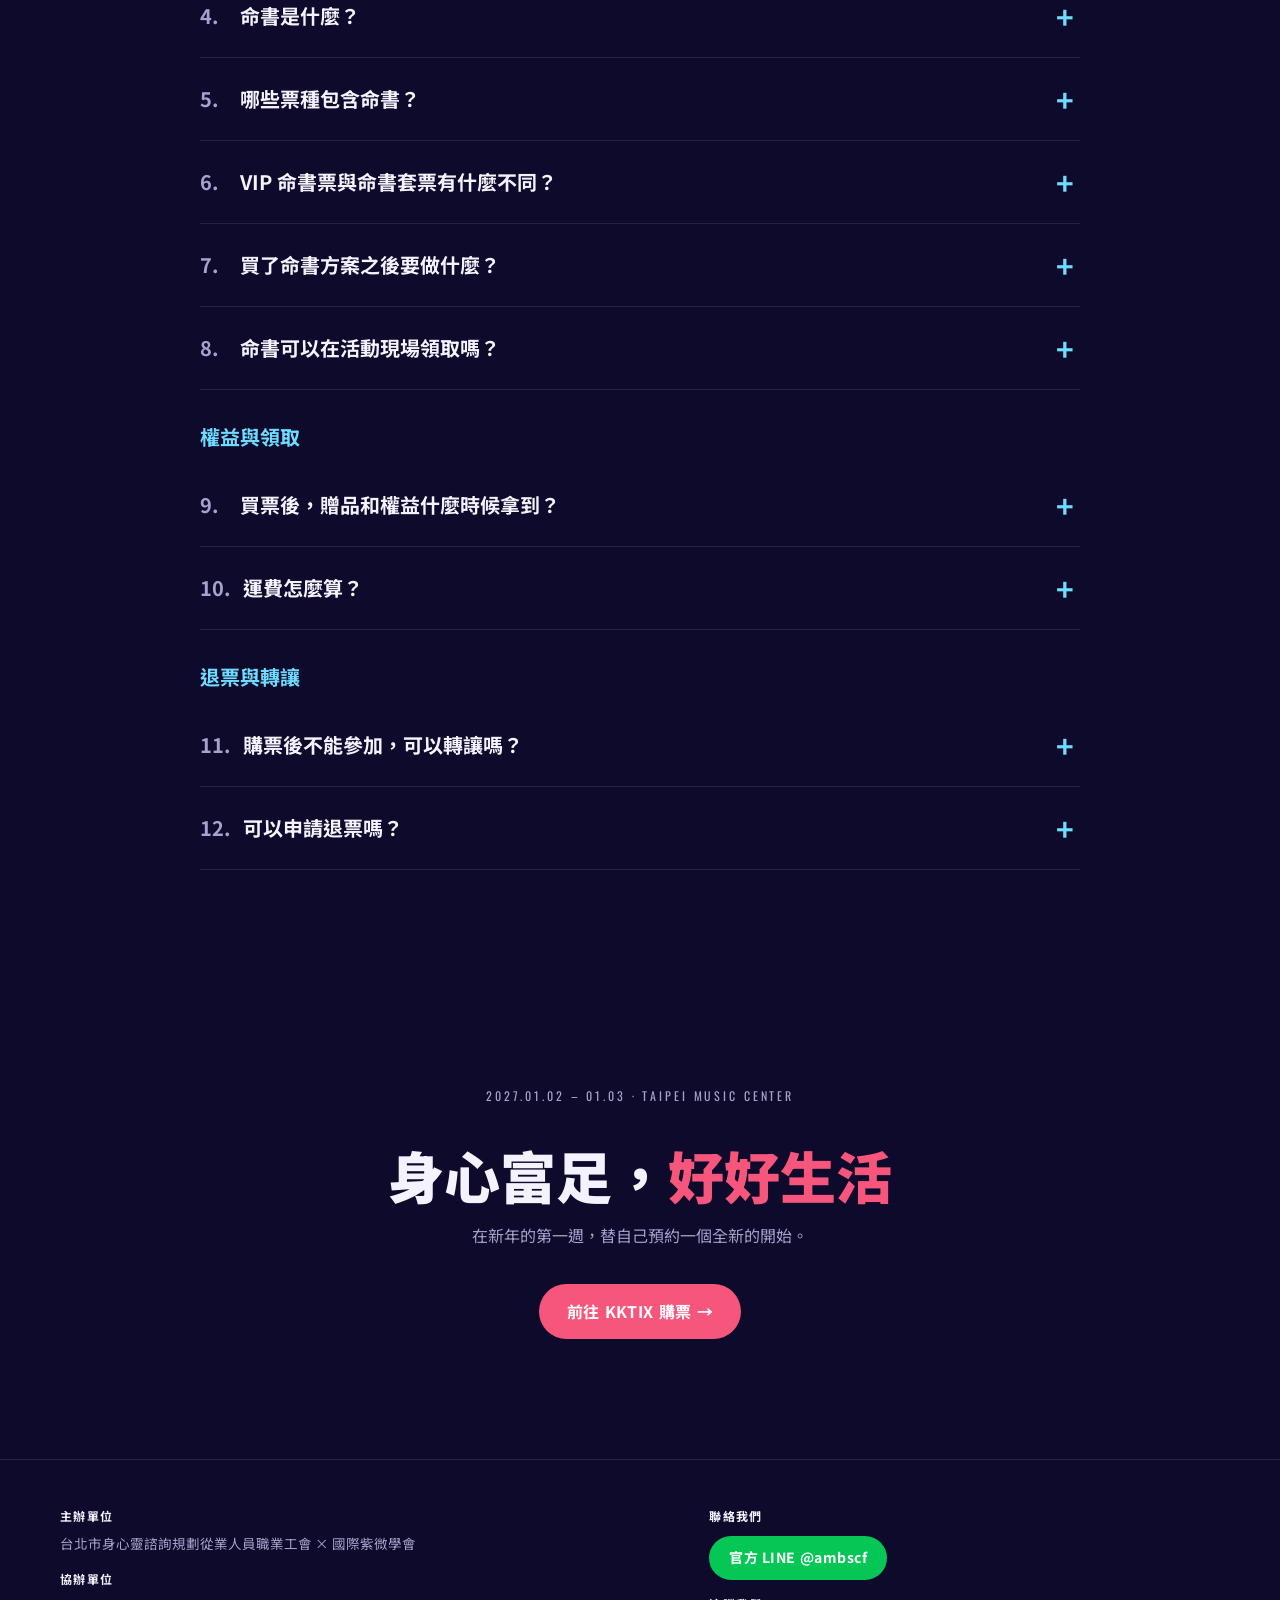
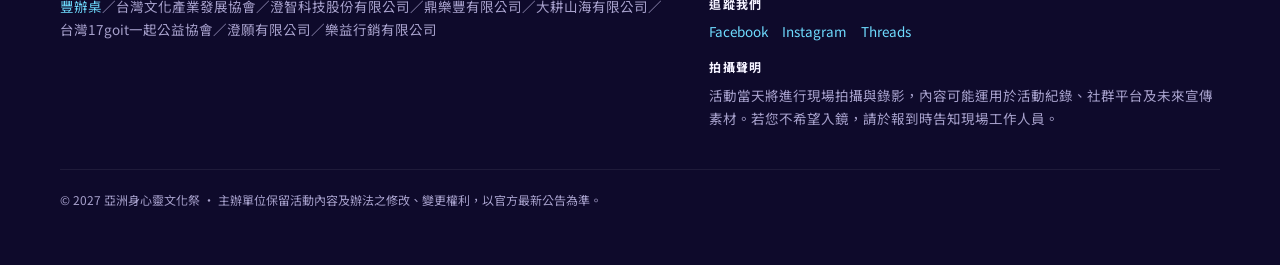
==== commit fa9e27e9: "安裝 Meta Pixel 164181312147341 頁面瀏覽追蹤" ====
--- a/index.html
+++ b/index.html
@@ -1080,8 +1080,21 @@
   ]
 }
 </script>
+<!-- Meta Pixel Code -->
+<script>
+!function(f,b,e,v,n,t,s){if(f.fbq)return;n=f.fbq=function(){n.callMethod?
+n.callMethod.apply(n,arguments):n.queue.push(arguments)};if(!f._fbq)f._fbq=n;
+n.push=n;n.loaded=!0;n.version='2.0';n.queue=[];t=b.createElement(e);t.async=!0;
+t.src=v;s=b.getElementsByTagName(e)[0];s.parentNode.insertBefore(t,s)}
+(window,document,'script','https://connect.facebook.net/en_US/fbevents.js');
+fbq('init', '164181312147341');
+fbq('track', 'PageView');
+</script>
+<!-- End Meta Pixel Code -->
 </head>
 <body>
+<noscript><img height="1" width="1" style="display:none" alt="" src="https://www.facebook.com/tr?id=164181312147341&amp;ev=PageView&amp;noscript=1"></noscript>
+
 
 <header class="nav" id="nav">
   <div class="wrap">
